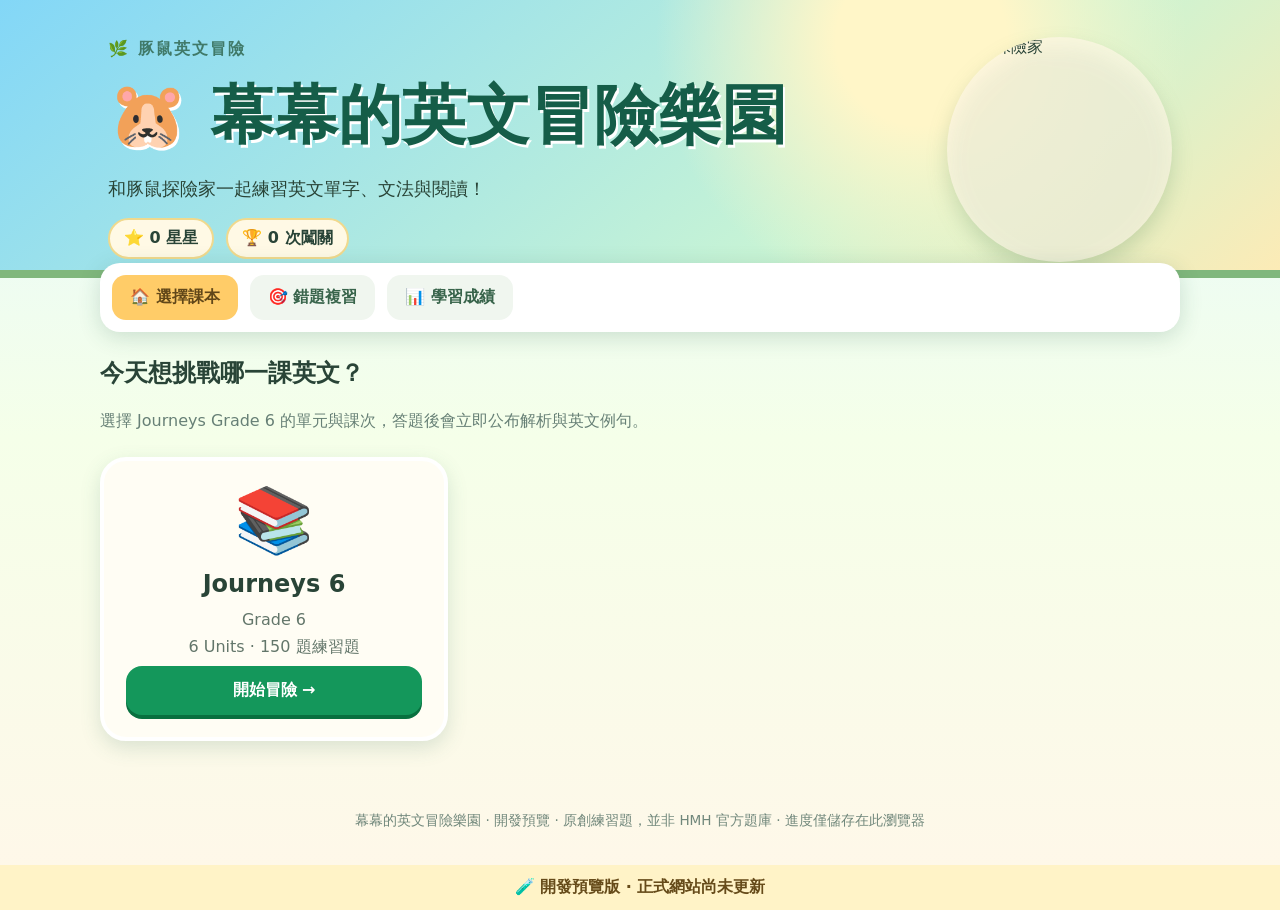
==== english-preview.html @ 54a77694 "Provide English-only Journeys preview, without multi-subject navigation" ====
<!doctype html><html lang="zh-Hant"><head><meta charset="utf-8"><meta name="viewport" content="width=device-width,initial-scale=1"><title>幕幕的英文冒險樂園｜獨立預覽</title><style>*{box-sizing:border-box}body{margin:0;font-family:system-ui,'Microsoft JhengHei',sans-serif;color:#294437;background:linear-gradient(180deg,#e3f8ff,#f5ffe9 48%,#fff7e9)}button{font:inherit;cursor:pointer;border:0}button:disabled{cursor:not-allowed;opacity:.55}.hero{background:radial-gradient(circle at 72% 15%,#fff6c8 0 9%,transparent 28%),linear-gradient(140deg,#83d7f7,#c9f4d4 68%,#fcebb6);border-bottom:8px solid #80b77c;overflow:hidden}.hero-inner{max-width:1120px;margin:auto;display:flex;align-items:center;justify-content:space-between;min-height:270px;padding:28px 28px 0}.eyebrow{font-weight:900;letter-spacing:2px;color:#407a69}h1{font-size:clamp(2.3rem,5vw,4.3rem);margin:12px 0;color:#155d48;text-shadow:2px 3px #fff}h2{line-height:1.4}.hero p{font-size:1.1rem}.mascot{width:225px;height:225px;object-fit:contain;filter:drop-shadow(0 10px 10px #487b4a55);border-radius:50%;background:#fff7e7a8}.topstats{display:flex;gap:12px;flex-wrap:wrap}.topstats span,.pill{display:inline-block;background:#fff9e5;border:2px solid #f0d98d;border-radius:40px;padding:8px 14px;font-weight:800}.shell{max-width:1120px;margin:0 auto;padding:0 20px}nav{display:flex;gap:12px;flex-wrap:wrap;background:#fff;border-radius:20px;padding:12px;margin:-15px auto 25px;position:relative;box-shadow:0 5px 22px #255b4530}nav button{background:#f0f6ef;color:#38644b;border-radius:14px;padding:12px 18px;font-weight:800}nav button.active,nav button:hover{background:#ffcc68;color:#614719}main{min-height:420px}section{margin-bottom:24px}.muted{color:#678076}.books{display:grid;grid-template-columns:repeat(3,minmax(0,1fr));gap:18px;margin-top:25px}.book{background:#fffdf4;border:4px solid #fff;box-shadow:0 7px 20px #39735b2c;border-radius:26px;padding:22px;text-align:center;display:flex;flex-direction:column;gap:8px}.book .emoji{font-size:4rem}.book h3{font-size:1.5rem;margin:4px 0}.book p{margin:0;color:#63766a}.book button,.primary{background:#14975b;color:white;font-weight:900;border-radius:16px;padding:14px 22px;box-shadow:0 4px 0 #08703f;margin-top:auto}.book:nth-child(2) button{background:#287fe4;box-shadow:0 4px 0 #155cb1}.book:nth-child(3) button{background:#ee7734;box-shadow:0 4px 0 #b94e1e}.back,.outline{border:2px solid #a4c8b5;border-radius:12px;background:#fff;padding:10px 14px;color:#24654e;font-weight:800}.unit,.lesson{width:100%;display:block;text-align:left;background:white;border:2px solid #d8e9d8;padding:15px 18px;border-radius:16px;margin:10px 0;font-weight:750;color:#335946}.unit.active{border-color:#1a9b62;background:#eaffec}.lesson{margin-left:12px;width:calc(100% - 12px)}.lesson small{display:block;color:#6b7c73;margin-top:4px}.lesson:disabled{background:#f4f5f1}.quizhead,.question-top{display:flex;justify-content:space-between;align-items:center;gap:12px}.bar{height:14px;background:#dbe6dc;border-radius:20px;overflow:hidden;margin:15px 0 20px}.bar>div{height:100%;background:#f3b43b;width:0;transition:width .2s}.question-card,.feedback,.result,#statsBody{background:#fff;border-radius:24px;padding:26px;box-shadow:0 6px 22px #416a4b22}.question-card h2{font-size:1.65rem;margin:25px 0}.options{display:grid;grid-template-columns:1fr 1fr;gap:12px}.option{background:#f6fbf4;border:2px solid #c8dfcd;border-radius:14px;padding:18px;text-align:left;color:#28513e;font-weight:750}.option:hover:not(:disabled){background:#e9f8dd}.option.correct{background:#dcf8df;border-color:#26a45c}.option.wrong{background:#ffe1e1;border-color:#e76d6d}.feedback{margin-top:18px;background:#fffbea}.feedback h2{color:#d07829}.example{background:#eff8e9;padding:15px;border-radius:16px;margin:15px 0}.hide{display:none!important}footer{color:#70877b;text-align:center;padding:35px 5px;font-size:.85rem}.result{text-align:center}.result h2{font-size:2rem}.result .primary{margin-top:15px}@media(max-width:700px){.hero-inner{min-height:215px;padding:20px 15px}.mascot{width:125px;height:125px}.hero p{font-size:.9rem}.books{grid-template-columns:1fr}.options{grid-template-columns:1fr}.shell{padding:0 12px}nav button{padding:9px;font-size:.85rem}.question-card{padding:18px}}

.mode-choice{margin:22px 0;padding:20px;background:#fff;border:2px solid #d5e8d4;border-radius:22px;display:flex;flex-wrap:wrap;gap:12px;align-items:center}.mode-choice h3{width:100%;margin:0}.mode-choice button{flex:1;min-width:220px}.reading-passage{background:#fffdf2;border:2px solid #e7ddb7;border-radius:16px;padding:20px;margin:16px 0 24px;line-height:1.85;color:#264439}.reading-passage strong{font-size:1.12em}.reading-passage p{white-space:pre-wrap;font-size:1.06em}.mode-choice.hide,.reading-passage.hide{display:none}

/* Multisubject navigation: development branch only */
.subject-tabs{display:flex;gap:10px;flex-wrap:wrap;margin:18px 0 10px}
.subject-tab{border:2px solid #9ac9a6;background:#fff;border-radius:999px;padding:10px 18px;font-weight:800;color:#275b47}
.subject-tab:hover,.subject-tab:focus-visible{background:#e5f8e9;outline-offset:3px}
.subject-tab.active{background:#26765b;color:#fff;border-color:#26765b}
.subject-note{min-height:1.5em}
.book[hidden]{display:none!important}

.lesson-review{margin:24px 0;padding:20px;background:#fffdf5;border:2px solid #e2d6ac;border-radius:20px}
.lesson-review h3{margin-top:0}
.review-item{margin:10px 0;padding:12px 14px;border:1px solid #c8dfcb;border-radius:12px;background:#fff}
.review-item summary{font-weight:700;cursor:pointer;line-height:1.5}
.review-item p{margin:10px 0;line-height:1.6}
#studyMode{margin:8px}

.lesson-search{width:100%;max-width:640px;padding:12px 16px;border:2px solid #a5cbb2;border-radius:14px;font:inherit;background:#fff;color:#294437}
.lesson-search:focus-visible{outline:3px solid #7ecf9b;outline-offset:2px}
.lesson-search-results:not(:empty){max-width:740px;margin:10px 0 20px;padding:12px;border-radius:16px;background:#f6fff8;border:1px solid #c9e3cf}
.lesson-search-result{display:block;width:100%;text-align:left;margin:6px 0;padding:10px 12px;background:#fff;border:1px solid #b6d9c0;border-radius:10px;color:#275b47}
.lesson-search-result:hover,.lesson-search-result:focus-visible{background:#e1f7e8}
</style></head><body><header class="hero"><div class="hero-inner"><div><div class="eyebrow">🌿 豚鼠英文冒險</div><h1>🐹 幕幕的英文冒險樂園</h1><p>和豚鼠探險家一起練習英文單字、文法與閱讀！</p><div class="topstats"><span id="stars">⭐ 0 星星</span><span id="done">🏆 0 次闖關</span></div></div><img class="mascot" src="https://raw.githubusercontent.com/jamesjangncku/english-game/develop/multisubject-learning/character.png" alt="豚鼠探險家"></div></header><div class="shell"><nav><button id="navHome" class="active">🏠 選擇課本</button><button id="navWrong">🎯 錯題複習</button><button id="navStats">📊 學習成績</button></nav><main><section id="home"><h2>今天想挑戰哪一課英文？</h2><p class="muted">選擇 Journeys Grade 6 的單元與課次，答題後會立即公布解析與英文例句。</p><div id="books" class="books"></div></section><section id="select" class="hide"><button class="back" id="backHome">← 返回課本</button><h2 id="bookTitle"></h2><p class="muted">請選擇單元，再選擇綜合挑戰或閱讀理解</p><div id="units"></div><div id="lessons"></div><div id="modeChoice" class="hide mode-choice"><h3>🐹 選擇練習模式</h3><button id="mixedMode" class="primary">🔤 綜合挑戰（單字、文法、觀念）· 20 題</button><button id="readingMode" class="primary">📖 閱讀理解（每題不同短文）· 20 題</button></div></section><section id="quiz" class="hide"><button class="back" id="backSelect">← 返回課次</button><div class="quizhead"><div><div id="crumb" class="muted"></div><h2 id="qcounter"></h2></div><span id="qscore" class="pill">⭐ 0</span></div><div class="bar"><div id="barfill"></div></div><div class="question-card"><div class="question-top"><span id="qtype" class="pill">英文挑戰</span><button id="speakQuestion" class="outline">🔊 朗讀題目</button></div><div id="readingPassage" class="reading-passage hide"><strong id="readingTitle"></strong><p id="readingText"></p><button id="speakPassage" class="outline">🔊 朗讀短文</button></div><h2 id="question"></h2><div id="options" class="options"></div></div><div id="feedback" class="feedback hide"><h2 id="verdict"></h2><p id="explanation"></p><div class="example"><strong>📗 英文例句</strong><p id="exampleEn"></p><p id="exampleZh" class="muted"></p><button id="speakExample" class="outline">🔊 聽例句</button></div><button id="next" class="primary">下一題 →</button></div></section><section id="finish" class="hide result"></section><section id="stats" class="hide"><h2>📊 學習成績</h2><div id="statsBody"></div><button id="clearStats" class="outline">清除本機學習紀錄</button></section></main><footer>幕幕的英文冒險樂園 · 開發預覽 · 原創練習題，並非 HMH 官方題庫 · 進度僅儲存在此瀏覽器</footer></div><script>
window.GAME_CATALOG=[{"id": "science", "emoji": "🔬", "name": "ScienceFusion 5", "subtitle": "Volume 1", "units": [{"id": "u1", "name": "Unit 1: How Scientists Work", "lessons": [{"id": "l1", "name": "Lesson 1: What Is Science?"}, {"id": "l2", "name": "Lesson 2: How Do Scientists Learn About the Natural World?"}, {"id": "l3", "name": "Lesson 3: What Are Some Types of Investigations?"}, {"id": "l4", "name": "Lesson 4: How Do You Perform a Controlled Experiment?"}, {"id": "l5", "name": "Lesson 5: What Are Some Science Tools?"}, {"id": "l6", "name": "Lesson 6: How Can Scientists Learn From Observations?"}]}, {"id": "u2", "name": "Unit 2: The Engineering Process", "lessons": [{"id": "l1", "name": "Lesson 1: What Is the Design Process?"}, {"id": "l2", "name": "Lesson 2: How Can You Design a Solution to a Problem?"}, {"id": "l3", "name": "Lesson 3: How Does Technology Improve Our Lives?"}, {"id": "l4", "name": "Lesson 4: How Can You Use Engineering to Solve a Problem?"}]}, {"id": "u3", "name": "Unit 3: Cells to Body Systems", "lessons": [{"id": "l1", "name": "Lesson 1: What Are Cells?"}, {"id": "l2", "name": "Lesson 2: How Can We Observe Cells?"}, {"id": "l3", "name": "Lesson 3: How Do Cells Work Together?"}, {"id": "l4", "name": "Lesson 4: How Do Our Bodies Move, Breathe, and Circulate Blood?"}, {"id": "l5", "name": "Lesson 5: How Do Our Bodies Digest Food, Remove Wastes, and Send Messages?"}, {"id": "l6", "name": "Lesson 6: How Does the Body Stay Cool?"}]}, {"id": "u4", "name": "Unit 4: Living Things Grow and Reproduce", "lessons": [{"id": "l1", "name": "Lesson 1: How Are Living Things Grouped?"}, {"id": "l2", "name": "Lesson 2: What Is a Dichotomous Key?"}, {"id": "l3", "name": "Lesson 3: How Do Plants Grow and Reproduce?"}, {"id": "l4", "name": "Lesson 4: What Factors Affect Germination Rate?"}, {"id": "l5", "name": "Lesson 5: How Do Animals Grow and Reproduce?"}, {"id": "l6", "name": "Lesson 6: What Are Physical and Behavioral Adaptations?"}]}, {"id": "u5", "name": "Unit 5: Ecosystems", "lessons": [{"id": "l1", "name": "Lesson 1: What Is an Ecosystem?"}, {"id": "l2", "name": "Lesson 2: What Makes Up a Land Ecosystem?"}, {"id": "l3", "name": "Lesson 3: How Do Environmental Changes Affect Organisms?"}, {"id": "l4", "name": "Lesson 4: How Does Drought Affect Plants?"}]}, {"id": "u6", "name": "Unit 6: Energy and Ecosystems", "lessons": [{"id": "l1", "name": "Lesson 1: What Are Roles of Organisms in Ecosystems?"}, {"id": "l2", "name": "Lesson 2: How Does Energy Move Through Ecosystems?"}, {"id": "l3", "name": "Lesson 3: What Roles Do Decomposers Play?"}]}, {"id": "u7", "name": "Unit 7: Natural Resources", "lessons": [{"id": "l1", "name": "Lesson 1: How Do People Use Resources?"}, {"id": "l2", "name": "Lesson 2: How Do People Conserve Resources?"}, {"id": "l3", "name": "Lesson 3: How Can We Conserve Natural Resources?"}]}]}, {"id": "journeys", "emoji": "📚", "name": "Journeys 6", "subtitle": "Grade 6", "units": [{"id": "u1", "name": "Unit 1", "lessons": [{"id": "l1", "name": "Lesson 1: The School Story"}, {"id": "l2", "name": "Lesson 2: Knots in My Yo-Yo String"}, {"id": "l3", "name": "Lesson 3: The Making of a Book"}, {"id": "l4", "name": "Lesson 4: The ACES Phone"}, {"id": "l5", "name": "Lesson 5: The Myers Family"}]}, {"id": "u2", "name": "Unit 2", "lessons": [{"id": "l6", "name": "Lesson 6: The Boy Who Saved Baseball"}, {"id": "l7", "name": "Lesson 7: Do Knot Enter"}, {"id": "l8", "name": "Lesson 8: Science Friction"}, {"id": "l9", "name": "Lesson 9: Kensuke’s Kingdom"}, {"id": "l10", "name": "Lesson 10: Children of the Midnight Sun"}]}, {"id": "u3", "name": "Unit 3", "lessons": [{"id": "l11", "name": "Lesson 11: The Great Fire"}, {"id": "l12", "name": "Lesson 12: Airborn"}, {"id": "l13", "name": "Lesson 13: Onward: A Photobiography"}, {"id": "l14", "name": "Lesson 14: Any Small Goodness"}, {"id": "l15", "name": "Lesson 15: Team Moon"}]}, {"id": "u4", "name": "Unit 4", "lessons": [{"id": "l16", "name": "Lesson 16: The Real Vikings"}, {"id": "l17", "name": "Lesson 17: The Emperor’s Silent Army"}, {"id": "l18", "name": "Lesson 18: The Hero and the Minotaur"}, {"id": "l19", "name": "Lesson 19: The Princess Who Became a King"}, {"id": "l20", "name": "Lesson 20: Bodies from the Ash"}]}, {"id": "u5", "name": "Unit 5", "lessons": [{"id": "l21", "name": "Lesson 21: All Alone in the Universe"}, {"id": "l22", "name": "Lesson 22: First to Fly"}, {"id": "l23", "name": "Lesson 23: Number the Stars"}, {"id": "l24", "name": "Lesson 24: Harriet Tubman"}, {"id": "l25", "name": "Lesson 25: Robotics"}]}, {"id": "u6", "name": "Unit 6", "lessons": [{"id": "l26", "name": "Lesson 26: Space Trash"}, {"id": "l27", "name": "Lesson 27: Denali Dog Sled Journal"}, {"id": "l28", "name": "Lesson 28: Vanishing Act"}, {"id": "l29", "name": "Lesson 29: Elephants on the Savannah"}, {"id": "l30", "name": "Lesson 30: Storm Chasers"}]}]}, {"id": "social", "emoji": "🌍", "name": "Social Studies 6", "subtitle": "World History", "units": [{"id": "u1", "name": "Unit 1: Mapping Our World", "lessons": [{"id": "l1", "name": "Mapping Our World"}]}, {"id": "u2", "name": "Unit 2: World Geography", "lessons": [{"id": "l1", "name": "World Geography"}]}, {"id": "u3", "name": "Unit 3: Climate & the Environment", "lessons": [{"id": "l1", "name": "Climate & the Environment"}]}, {"id": "u4", "name": "Unit 4: World’s Early People", "lessons": [{"id": "l1", "name": "World’s Early People"}]}, {"id": "u5", "name": "Unit 5: Communities Change", "lessons": [{"id": "l1", "name": "Communities Change"}]}, {"id": "u6", "name": "Unit 6: The 21st Century", "lessons": [{"id": "l1", "name": "The 21st Century"}]}]}];
window.GAME_QUESTIONS=[{"id": "SF-U01-L01-C01", "book": "science", "unit": "u1", "lesson": "l1", "type": "concept", "question": "What is the best basis for a scientific explanation?", "options": ["A random guess", "Evidence from observations", "The most popular opinion", "A personal wish"], "answer": 1, "explanation": "科學說明應建立在觀察所得的證據上。", "example_en": "Scientists study the natural world.", "example_zh": "科學家研究自然世界。"}, {"id": "SF-U01-L01-C02", "book": "science", "unit": "u1", "lesson": "l1", "type": "concept", "question": "Which statement is an observation?", "options": ["The leaf likes sunshine.", "The plant is happy.", "The leaf is green.", "This is the best leaf."], "answer": 2, "explanation": "「葉子是綠色的」是可觀察的描述。", "example_en": "Scientists study the natural world.", "example_zh": "科學家研究自然世界。"}, {"id": "SF-U01-L01-C03", "book": "science", "unit": "u1", "lesson": "l1", "type": "concept", "question": "Which question can scientists investigate directly?", "options": ["Does sunlight affect plant growth?", "Which color is the nicest?", "Which season is the most fun?", "Is a flower beautiful?"], "answer": 0, "explanation": "陽光是否影響植物生長，可以透過量測與比較探究。", "example_en": "Scientists study the natural world.", "example_zh": "科學家研究自然世界。"}, {"id": "SF-U01-L01-V01", "book": "science", "unit": "u1", "lesson": "l1", "type": "vocabulary", "question": "What is the meaning of “observation” in Chinese?", "options": ["觀察", "科學家", "證據", "科學"], "answer": 0, "explanation": "observation 的意思是「觀察」。", "example_en": "Scientists study the natural world.", "example_zh": "科學家研究自然世界。"}, {"id": "SF-U01-L01-V02", "book": "science", "unit": "u1", "lesson": "l1", "type": "vocabulary", "question": "What is the meaning of “natural world” in Chinese?", "options": ["科學", "觀察", "科學家", "自然世界"], "answer": 3, "explanation": "natural world 的意思是「自然世界」。", "example_en": "Scientists study the natural world.", "example_zh": "科學家研究自然世界。"}, {"id": "SF-U01-L02-C01", "book": "science", "unit": "u1", "lesson": "l2", "type": "concept", "question": "Why should scientists repeat observations?", "options": ["To avoid using tools", "To make the notebook longer", "To change every result", "To check whether results are consistent"], "answer": 3, "explanation": "重複觀察有助於檢查結果是否一致。", "example_en": "Scientists record data during an investigation.", "example_zh": "科學家在調查研究時記錄資料。"}, {"id": "SF-U01-L02-C02", "book": "science", "unit": "u1", "lesson": "l2", "type": "concept", "question": "What should support an inference?", "options": ["A favorite answer", "Only imagination", "A class vote", "Observations and evidence"], "answer": 3, "explanation": "推論不是憑空猜測，而是根據觀察與證據。", "example_en": "Scientists record data during an investigation.", "example_zh": "科學家在調查研究時記錄資料。"}, {"id": "SF-U01-L02-C03", "book": "science", "unit": "u1", "lesson": "l2", "type": "concept", "question": "What should scientists do if new evidence contradicts an idea?", "options": ["Reconsider the explanation", "Stop recording data", "Ignore the observation", "Hide the evidence"], "answer": 0, "explanation": "好的科學解釋可因新證據而修正。", "example_en": "Scientists record data during an investigation.", "example_zh": "科學家在調查研究時記錄資料。"}, {"id": "SF-U01-L02-V01", "book": "science", "unit": "u1", "lesson": "l2", "type": "vocabulary", "question": "What is the meaning of “measurement” in Chinese?", "options": ["規律", "觀察中", "測量", "資料"], "answer": 2, "explanation": "measurement 的意思是「測量」。", "example_en": "Scientists record data during an investigation.", "example_zh": "科學家在調查研究時記錄資料。"}, {"id": "SF-U01-L02-V02", "book": "science", "unit": "u1", "lesson": "l2", "type": "vocabulary", "question": "What is the meaning of “repeat” in Chinese?", "options": ["測量", "資料", "重複", "觀察中"], "answer": 2, "explanation": "repeat 的意思是「重複」。", "example_en": "Scientists record data during an investigation.", "example_zh": "科學家在調查研究時記錄資料。"}, {"id": "SF-U01-L03-C01", "book": "science", "unit": "u1", "lesson": "l3", "type": "concept", "question": "Which investigation best measures bird numbers each month?", "options": ["An opinion survey only", "A taste test", "Repeated field observations", "A drawing without records"], "answer": 2, "explanation": "逐月清點鳥類數量適合反覆的野外觀察。", "example_en": "A model can represent a real object or process.", "example_zh": "模型可以表示真實物體或過程。"}, {"id": "SF-U01-L03-C02", "book": "science", "unit": "u1", "lesson": "l3", "type": "concept", "question": "Which method helps compare two types of soil?", "options": ["Change all conditions at once", "Measure the same property in both soils", "Ignore measurement units", "Ask which soil looks happier"], "answer": 1, "explanation": "應在相同測量標準下比較兩種土壤。", "example_en": "A model can represent a real object or process.", "example_zh": "模型可以表示真實物體或過程。"}, {"id": "SF-U01-L03-C03", "book": "science", "unit": "u1", "lesson": "l3", "type": "concept", "question": "When is a model useful?", "options": ["When measuring is forbidden", "When an object or process is hard to observe directly", "When evidence is unnecessary", "When results must be hidden"], "answer": 1, "explanation": "模型有助於研究不易直接觀察的物體或過程。", "example_en": "A model can represent a real object or process.", "example_zh": "模型可以表示真實物體或過程。"}, {"id": "SF-U01-L03-V01", "book": "science", "unit": "u1", "lesson": "l3", "type": "vocabulary", "question": "What is the meaning of “comparison” in Chinese?", "options": ["比較", "實驗", "調查研究", "描述"], "answer": 0, "explanation": "comparison 的意思是「比較」。", "example_en": "A model can represent a real object or process.", "example_zh": "模型可以表示真實物體或過程。"}, {"id": "SF-U01-L03-V02", "book": "science", "unit": "u1", "lesson": "l3", "type": "vocabulary", "question": "What is the meaning of “observation” in Chinese?", "options": ["描述", "比較", "觀察", "調查研究"], "answer": 2, "explanation": "observation 的意思是「觀察」。", "example_en": "A model can represent a real object or process.", "example_zh": "模型可以表示真實物體或過程。"}, {"id": "SF-U01-L04-C01", "book": "science", "unit": "u1", "lesson": "l4", "type": "concept", "question": "A student changes the amount of water given to plants. What is the independent variable?", "options": ["Plant species if unchanged", "Amount of water", "Pot color if unchanged", "Plant height"], "answer": 1, "explanation": "刻意改變的澆水量是操縱變因。", "example_en": "Only one variable should be changed on purpose in a fair test.", "example_zh": "公平測試應盡量只刻意改變一個變因。"}, {"id": "SF-U01-L04-C02", "book": "science", "unit": "u1", "lesson": "l4", "type": "concept", "question": "Why keep light and soil conditions the same?", "options": ["To prevent measurements", "To make every plant different", "To isolate the effect of water", "To avoid a hypothesis"], "answer": 2, "explanation": "保持其他條件相同才能判斷水量的影響。", "example_en": "Only one variable should be changed on purpose in a fair test.", "example_zh": "公平測試應盡量只刻意改變一個變因。"}, {"id": "SF-U01-L04-C03", "book": "science", "unit": "u1", "lesson": "l4", "type": "concept", "question": "What is the dependent variable when the student measures plant growth?", "options": ["The original question", "The type of notebook", "Amount of water given", "Plant growth"], "answer": 3, "explanation": "被測量的植物生長情形是應變變因。", "example_en": "Only one variable should be changed on purpose in a fair test.", "example_zh": "公平測試應盡量只刻意改變一個變因。"}, {"id": "SF-U01-L04-V01", "book": "science", "unit": "u1", "lesson": "l4", "type": "vocabulary", "question": "What is the meaning of “independent variable” in Chinese?", "options": ["應變變因", "控制實驗", "操縱變因", "假設"], "answer": 2, "explanation": "independent variable 的意思是「操縱變因」。", "example_en": "Only one variable should be changed on purpose in a fair test.", "example_zh": "公平測試應盡量只刻意改變一個變因。"}, {"id": "SF-U01-L04-V02", "book": "science", "unit": "u1", "lesson": "l4", "type": "vocabulary", "question": "What is the meaning of “result” in Chinese?", "options": ["控制實驗", "結果", "操縱變因", "假設"], "answer": 1, "explanation": "result 的意思是「結果」。", "example_en": "Only one variable should be changed on purpose in a fair test.", "example_zh": "公平測試應盡量只刻意改變一個變因。"}, {"id": "SF-U01-L05-C01", "book": "science", "unit": "u1", "lesson": "l5", "type": "concept", "question": "Which tool should measure the volume of water?", "options": ["Ruler", "Thermometer", "Graduated cylinder", "Balance"], "answer": 2, "explanation": "量筒適合測量液體體積。", "example_en": "A thermometer measures temperature.", "example_zh": "溫度計用來測量溫度。"}, {"id": "SF-U01-L05-C02", "book": "science", "unit": "u1", "lesson": "l5", "type": "concept", "question": "Which tool is best for measuring mass?", "options": ["Stopwatch", "Magnifying glass", "Compass", "Balance"], "answer": 3, "explanation": "天平用來測量質量。", "example_en": "A thermometer measures temperature.", "example_zh": "溫度計用來測量溫度。"}, {"id": "SF-U01-L05-C03", "book": "science", "unit": "u1", "lesson": "l5", "type": "concept", "question": "Why are standard units important?", "options": ["They eliminate all errors", "They replace observation", "They make data into opinions", "They make measurements comparable"], "answer": 3, "explanation": "標準單位讓不同人測得的資料可比較。", "example_en": "A thermometer measures temperature.", "example_zh": "溫度計用來測量溫度。"}, {"id": "SF-U01-L05-V01", "book": "science", "unit": "u1", "lesson": "l5", "type": "vocabulary", "question": "What is the meaning of “balance” in Chinese?", "options": ["尺", "天平", "質量", "公尺"], "answer": 1, "explanation": "balance 的意思是「天平」。", "example_en": "A thermometer measures temperature.", "example_zh": "溫度計用來測量溫度。"}, {"id": "SF-U01-L05-V02", "book": "science", "unit": "u1", "lesson": "l5", "type": "vocabulary", "question": "What is the meaning of “temperature” in Chinese?", "options": ["天平", "尺", "公尺", "溫度"], "answer": 3, "explanation": "temperature 的意思是「溫度」。", "example_en": "A thermometer measures temperature.", "example_zh": "溫度計用來測量溫度。"}, {"id": "SF-U01-L06-C01", "book": "science", "unit": "u1", "lesson": "l6", "type": "concept", "question": "Which display is helpful for temperature changes over several days?", "options": ["A list of guesses", "An unlabeled sketch", "Line graph", "A random picture"], "answer": 2, "explanation": "折線圖可以呈現溫度隨日期變化。", "example_en": "A line graph can show change over time.", "example_zh": "折線圖可顯示隨時間的變化。"}, {"id": "SF-U01-L06-C02", "book": "science", "unit": "u1", "lesson": "l6", "type": "concept", "question": "What should a conclusion be based on?", "options": ["Recorded data", "A favorite color", "An unrelated story", "The loudest student"], "answer": 0, "explanation": "結論應從研究資料推得。", "example_en": "A line graph can show change over time.", "example_zh": "折線圖可顯示隨時間的變化。"}, {"id": "SF-U01-L06-C03", "book": "science", "unit": "u1", "lesson": "l6", "type": "concept", "question": "What might repeated measurements reveal?", "options": ["A pattern", "An opinion only", "A change in units without reason", "A guaranteed perfect result"], "answer": 0, "explanation": "反覆測量可能顯示規律或趨勢。", "example_en": "A line graph can show change over time.", "example_zh": "折線圖可顯示隨時間的變化。"}, {"id": "SF-U01-L06-V01", "book": "science", "unit": "u1", "lesson": "l6", "type": "vocabulary", "question": "What is the meaning of “graph” in Chinese?", "options": ["資料表", "觀察", "規律", "圖表"], "answer": 3, "explanation": "graph 的意思是「圖表」。", "example_en": "A line graph can show change over time.", "example_zh": "折線圖可顯示隨時間的變化。"}, {"id": "SF-U01-L06-V02", "book": "science", "unit": "u1", "lesson": "l6", "type": "vocabulary", "question": "What is the meaning of “record” in Chinese?", "options": ["觀察", "紀錄", "資料表", "圖表"], "answer": 1, "explanation": "record 的意思是「紀錄」。", "example_en": "A line graph can show change over time.", "example_zh": "折線圖可顯示隨時間的變化。"}, {"id": "SF-U02-L01-C01", "book": "science", "unit": "u2", "lesson": "l1", "type": "concept", "question": "What should happen before designing a solution?", "options": ["Build without a plan", "Choose random materials", "Identify the problem", "Ignore the user"], "answer": 2, "explanation": "應先確認待解決的問題。", "example_en": "Engineers test prototypes and improve their designs.", "example_zh": "工程師測試原型並改進設計。"}, {"id": "SF-U02-L01-C02", "book": "science", "unit": "u2", "lesson": "l1", "type": "concept", "question": "Which is a constraint in designing a bridge model?", "options": ["The desire for a strong bridge", "The goal of holding weight", "The bridge passing the test", "A limited budget"], "answer": 3, "explanation": "預算上限是限制條件，承重目標是評估準則。", "example_en": "Engineers test prototypes and improve their designs.", "example_zh": "工程師測試原型並改進設計。"}, {"id": "SF-U02-L01-C03", "book": "science", "unit": "u2", "lesson": "l1", "type": "concept", "question": "What should engineers do after a prototype fails?", "options": ["Use results to improve the design", "Assume no change is needed", "Hide the results", "Stop thinking about the problem"], "answer": 0, "explanation": "失敗的測試仍提供有用的改良資訊。", "example_en": "Engineers test prototypes and improve their designs.", "example_zh": "工程師測試原型並改進設計。"}, {"id": "SF-U02-L01-V01", "book": "science", "unit": "u2", "lesson": "l1", "type": "vocabulary", "question": "What is the meaning of “problem” in Chinese?", "options": ["問題", "設計流程", "解決方案", "工程師"], "answer": 0, "explanation": "problem 的意思是「問題」。", "example_en": "Engineers test prototypes and improve their designs.", "example_zh": "工程師測試原型並改進設計。"}, {"id": "SF-U02-L01-V02", "book": "science", "unit": "u2", "lesson": "l1", "type": "vocabulary", "question": "What is the meaning of “test” in Chinese?", "options": ["工程師", "設計流程", "問題", "測試"], "answer": 3, "explanation": "test 的意思是「測試」。", "example_en": "Engineers test prototypes and improve their designs.", "example_zh": "工程師測試原型並改進設計。"}, {"id": "SF-U02-L02-C01", "book": "science", "unit": "u2", "lesson": "l2", "type": "concept", "question": "Why should different designs be tested the same way?", "options": ["To remove all constraints", "To avoid collecting data", "To make comparisons fair", "To make one design win automatically"], "answer": 2, "explanation": "相同測試能提供公平的比較。", "example_en": "Two designs can be compared using the same test.", "example_zh": "兩種設計可以使用相同測試比較。"}, {"id": "SF-U02-L02-C02", "book": "science", "unit": "u2", "lesson": "l2", "type": "concept", "question": "Which statement is a design criterion?", "options": ["Only ten minutes remain", "The tower must hold a book", "The budget is ten dollars", "Only three straws are available"], "answer": 1, "explanation": "能承受一本書是性能目標，其他是限制。", "example_en": "Two designs can be compared using the same test.", "example_zh": "兩種設計可以使用相同測試比較。"}, {"id": "SF-U02-L02-C03", "book": "science", "unit": "u2", "lesson": "l2", "type": "concept", "question": "If a design meets one goal but costs too much, what is needed?", "options": ["Hide the cost", "Evaluate the trade-off", "Stop measuring performance", "Ignore the budget"], "answer": 1, "explanation": "必須在性能與成本等條件間取捨。", "example_en": "Two designs can be compared using the same test.", "example_zh": "兩種設計可以使用相同測試比較。"}, {"id": "SF-U02-L02-V01", "book": "science", "unit": "u2", "lesson": "l2", "type": "vocabulary", "question": "What is the meaning of “constraint” in Chinese?", "options": ["評估準則", "材料", "腦力激盪", "限制條件"], "answer": 3, "explanation": "constraint 的意思是「限制條件」。", "example_en": "Two designs can be compared using the same test.", "example_zh": "兩種設計可以使用相同測試比較。"}, {"id": "SF-U02-L02-V02", "book": "science", "unit": "u2", "lesson": "l2", "type": "vocabulary", "question": "What is the meaning of “data” in Chinese?", "options": ["限制條件", "資料", "腦力激盪", "評估準則"], "answer": 1, "explanation": "data 的意思是「資料」。", "example_en": "Two designs can be compared using the same test.", "example_zh": "兩種設計可以使用相同測試比較。"}, {"id": "SF-U02-L03-C01", "book": "science", "unit": "u2", "lesson": "l3", "type": "concept", "question": "Which is an example of technology?", "options": ["A natural river", "A water filter designed by people", "Sunlight itself", "A wild mountain"], "answer": 1, "explanation": "人類設計的濾水器屬於科技產品。", "example_en": "Technology can help people communicate over long distances.", "example_zh": "科技可以幫助人們遠距離溝通。"}, {"id": "SF-U02-L03-C02", "book": "science", "unit": "u2", "lesson": "l3", "type": "concept", "question": "What is one way to judge new technology?", "options": ["Ignore the users", "Assume all effects are positive", "Compare benefits and possible risks", "Look only at color"], "answer": 2, "explanation": "新科技應同時考量效益與風險。", "example_en": "Technology can help people communicate over long distances.", "example_zh": "科技可以幫助人們遠距離溝通。"}, {"id": "SF-U02-L03-C03", "book": "science", "unit": "u2", "lesson": "l3", "type": "concept", "question": "Why do people improve technology?", "options": ["Natural laws disappear", "Data is always unnecessary", "All tools last forever", "Needs and problems can change"], "answer": 3, "explanation": "隨需求改變，人們會持續改良科技。", "example_en": "Technology can help people communicate over long distances.", "example_zh": "科技可以幫助人們遠距離溝通。"}, {"id": "SF-U02-L03-V01", "book": "science", "unit": "u2", "lesson": "l3", "type": "vocabulary", "question": "What is the meaning of “innovation” in Chinese?", "options": ["創新", "科技", "工具", "發明"], "answer": 0, "explanation": "innovation 的意思是「創新」。", "example_en": "Technology can help people communicate over long distances.", "example_zh": "科技可以幫助人們遠距離溝通。"}, {"id": "SF-U02-L03-V02", "book": "science", "unit": "u2", "lesson": "l3", "type": "vocabulary", "question": "What is the meaning of “benefit” in Chinese?", "options": ["創新", "好處", "科技", "發明"], "answer": 1, "explanation": "benefit 的意思是「好處」。", "example_en": "Technology can help people communicate over long distances.", "example_zh": "科技可以幫助人們遠距離溝通。"}, {"id": "SF-U02-L04-C01", "book": "science", "unit": "u2", "lesson": "l4", "type": "concept", "question": "What is the most useful response to a model collapsing?", "options": ["Erase the measurements", "Replace the goal with a guess", "Pretend it stayed upright", "Identify why it failed and redesign"], "answer": 3, "explanation": "應找出失敗原因並重新設計。", "example_en": "Builders measure how well a model performs.", "example_zh": "製作者測量模型的表現。"}, {"id": "SF-U02-L04-C02", "book": "science", "unit": "u2", "lesson": "l4", "type": "concept", "question": "Why record test results?", "options": ["They guide improvements", "They change the scientific laws", "They remove the need for planning", "They prevent every mistake forever"], "answer": 0, "explanation": "記錄結果可用於後續改良。", "example_en": "Builders measure how well a model performs.", "example_zh": "製作者測量模型的表現。"}, {"id": "SF-U02-L04-C03", "book": "science", "unit": "u2", "lesson": "l4", "type": "concept", "question": "What does a prototype mainly provide?", "options": ["A guaranteed final product", "A way to avoid criteria", "Proof that all ideas are correct", "Something to test and improve"], "answer": 3, "explanation": "原型是可測試並改進的初步設計。", "example_en": "Builders measure how well a model performs.", "example_zh": "製作者測量模型的表現。"}, {"id": "SF-U02-L04-V01", "book": "science", "unit": "u2", "lesson": "l4", "type": "vocabulary", "question": "What is the meaning of “design” in Chinese?", "options": ["計畫", "工程", "建造", "設計"], "answer": 3, "explanation": "design 的意思是「設計」。", "example_en": "Builders measure how well a model performs.", "example_zh": "製作者測量模型的表現。"}, {"id": "SF-U02-L04-V02", "book": "science", "unit": "u2", "lesson": "l4", "type": "vocabulary", "question": "What is the meaning of “feedback” in Chinese?", "options": ["工程", "回饋", "設計", "計畫"], "answer": 1, "explanation": "feedback 的意思是「回饋」。", "example_en": "Builders measure how well a model performs.", "example_zh": "製作者測量模型的表現。"}, {"id": "SF-U03-L01-C01", "book": "science", "unit": "u3", "lesson": "l1", "type": "concept", "question": "Which structure controls what enters and leaves a cell?", "options": ["Cell membrane", "Nucleus only", "Cell wall alone", "Chloroplast"], "answer": 0, "explanation": "細胞膜負責調節物質進出。", "example_en": "Cells are the basic units of living things.", "example_zh": "細胞是生物的基本單位。"}, {"id": "SF-U03-L01-C02", "book": "science", "unit": "u3", "lesson": "l1", "type": "concept", "question": "Which structure is found in plant cells but not typical animal cells?", "options": ["Mitochondrion", "Cell wall", "Cytoplasm", "Cell membrane"], "answer": 1, "explanation": "細胞壁是典型植物細胞的構造。", "example_en": "Cells are the basic units of living things.", "example_zh": "細胞是生物的基本單位。"}, {"id": "SF-U03-L01-C03", "book": "science", "unit": "u3", "lesson": "l1", "type": "concept", "question": "Which statement about living things is correct?", "options": ["They all make their own food", "They are made of one or more cells", "They all have a backbone", "They never grow"], "answer": 1, "explanation": "所有生物由一個或多個細胞組成。", "example_en": "Cells are the basic units of living things.", "example_zh": "細胞是生物的基本單位。"}, {"id": "SF-U03-L01-V01", "book": "science", "unit": "u3", "lesson": "l1", "type": "vocabulary", "question": "What is the meaning of “cell membrane” in Chinese?", "options": ["細胞核", "生物體", "細胞膜", "細胞"], "answer": 2, "explanation": "cell membrane 的意思是「細胞膜」。", "example_en": "Cells are the basic units of living things.", "example_zh": "細胞是生物的基本單位。"}, {"id": "SF-U03-L01-V02", "book": "science", "unit": "u3", "lesson": "l1", "type": "vocabulary", "question": "What is the meaning of “chloroplast” in Chinese?", "options": ["生物體", "細胞膜", "細胞", "葉綠體"], "answer": 3, "explanation": "chloroplast 的意思是「葉綠體」。", "example_en": "Cells are the basic units of living things.", "example_zh": "細胞是生物的基本單位。"}, {"id": "SF-U03-L02-C01", "book": "science", "unit": "u3", "lesson": "l2", "type": "concept", "question": "Which tool can help observe cells too small to see clearly?", "options": ["Meter stick", "Thermometer", "Microscope", "Balance"], "answer": 2, "explanation": "顯微鏡能放大微小細胞。", "example_en": "A microscope helps us observe tiny cells.", "example_zh": "顯微鏡能幫助我們觀察微小細胞。"}, {"id": "SF-U03-L02-C02", "book": "science", "unit": "u3", "lesson": "l2", "type": "concept", "question": "Why must a specimen be focused?", "options": ["To measure its mass", "To make it grow", "To change its DNA", "To see details clearly"], "answer": 3, "explanation": "對焦是為了清楚看到構造。", "example_en": "A microscope helps us observe tiny cells.", "example_zh": "顯微鏡能幫助我們觀察微小細胞。"}, {"id": "SF-U03-L02-C03", "book": "science", "unit": "u3", "lesson": "l2", "type": "concept", "question": "What improves the usefulness of a scientific cell drawing?", "options": ["No scale or labels", "Imaginary colors only", "A title unrelated to cells", "Labels and careful observations"], "answer": 3, "explanation": "標註與仔細觀察有助於溝通細胞構造。", "example_en": "A microscope helps us observe tiny cells.", "example_zh": "顯微鏡能幫助我們觀察微小細胞。"}, {"id": "SF-U03-L02-V01", "book": "science", "unit": "u3", "lesson": "l2", "type": "vocabulary", "question": "What is the meaning of “lens” in Chinese?", "options": ["放大倍率", "顯微鏡", "玻片", "鏡片"], "answer": 3, "explanation": "lens 的意思是「鏡片」。", "example_en": "A microscope helps us observe tiny cells.", "example_zh": "顯微鏡能幫助我們觀察微小細胞。"}, {"id": "SF-U03-L02-V02", "book": "science", "unit": "u3", "lesson": "l2", "type": "vocabulary", "question": "What is the meaning of “observe” in Chinese?", "options": ["顯微鏡", "觀察", "鏡片", "放大倍率"], "answer": 1, "explanation": "observe 的意思是「觀察」。", "example_en": "A microscope helps us observe tiny cells.", "example_zh": "顯微鏡能幫助我們觀察微小細胞。"}, {"id": "SF-U03-L03-C01", "book": "science", "unit": "u3", "lesson": "l3", "type": "concept", "question": "Which order is correct from smallest to largest?", "options": ["Organ, cell, tissue, system", "System, organ, tissue, cell", "Cell, tissue, organ, organ system", "Tissue, organism, cell, organ"], "answer": 2, "explanation": "生命構造層級從細胞開始。", "example_en": "Cells form tissues, and tissues form organs.", "example_zh": "細胞構成組織，組織構成器官。"}, {"id": "SF-U03-L03-C02", "book": "science", "unit": "u3", "lesson": "l3", "type": "concept", "question": "What is the heart an example of?", "options": ["An organ", "An entire ecosystem", "A single cell", "A type of mineral"], "answer": 0, "explanation": "心臟是由不同組織構成的器官。", "example_en": "Cells form tissues, and tissues form organs.", "example_zh": "細胞構成組織，組織構成器官。"}, {"id": "SF-U03-L03-C03", "book": "science", "unit": "u3", "lesson": "l3", "type": "concept", "question": "Why do cells specialize?", "options": ["Tissues cannot cooperate", "Different jobs are needed in the body", "Every cell must do the same job", "Organs have no functions"], "answer": 1, "explanation": "細胞分工有助於完成各種身體功能。", "example_en": "Cells form tissues, and tissues form organs.", "example_zh": "細胞構成組織，組織構成器官。"}, {"id": "SF-U03-L03-V01", "book": "science", "unit": "u3", "lesson": "l3", "type": "vocabulary", "question": "What is the meaning of “organ” in Chinese?", "options": ["組織", "細胞", "器官", "器官系統"], "answer": 2, "explanation": "organ 的意思是「器官」。", "example_en": "Cells form tissues, and tissues form organs.", "example_zh": "細胞構成組織，組織構成器官。"}, {"id": "SF-U03-L03-V02", "book": "science", "unit": "u3", "lesson": "l3", "type": "vocabulary", "question": "What is the meaning of “muscle tissue” in Chinese?", "options": ["組織", "細胞", "器官", "肌肉組織"], "answer": 3, "explanation": "muscle tissue 的意思是「肌肉組織」。", "example_en": "Cells form tissues, and tissues form organs.", "example_zh": "細胞構成組織，組織構成器官。"}, {"id": "SF-U03-L04-C01", "book": "science", "unit": "u3", "lesson": "l4", "type": "concept", "question": "Which organ pumps blood through the body?", "options": ["Lung", "Stomach", "Heart", "Kidney"], "answer": 2, "explanation": "心臟收縮推動血液循環。", "example_en": "Muscles pull on bones to move the body.", "example_zh": "肌肉拉動骨骼，使身體移動。"}, {"id": "SF-U03-L04-C02", "book": "science", "unit": "u3", "lesson": "l4", "type": "concept", "question": "Which system exchanges oxygen and carbon dioxide?", "options": ["Nervous system alone", "Skeletal system alone", "Respiratory system", "Digestive system alone"], "answer": 2, "explanation": "呼吸系統進行氣體交換。", "example_en": "Muscles pull on bones to move the body.", "example_zh": "肌肉拉動骨骼，使身體移動。"}, {"id": "SF-U03-L04-C03", "book": "science", "unit": "u3", "lesson": "l4", "type": "concept", "question": "How do muscles usually move bones?", "options": ["By turning into bone", "By contracting and pulling", "By pushing with hard tips", "By stopping blood flow"], "answer": 1, "explanation": "肌肉收縮產生拉力以帶動骨骼。", "example_en": "Muscles pull on bones to move the body.", "example_zh": "肌肉拉動骨骼，使身體移動。"}, {"id": "SF-U03-L04-V01", "book": "science", "unit": "u3", "lesson": "l4", "type": "vocabulary", "question": "What is the meaning of “joint” in Chinese?", "options": ["肌肉", "肺", "骨骼", "關節"], "answer": 3, "explanation": "joint 的意思是「關節」。", "example_en": "Muscles pull on bones to move the body.", "example_zh": "肌肉拉動骨骼，使身體移動。"}, {"id": "SF-U03-L04-V02", "book": "science", "unit": "u3", "lesson": "l4", "type": "vocabulary", "question": "What is the meaning of “blood vessel” in Chinese?", "options": ["骨骼", "關節", "血管", "肌肉"], "answer": 2, "explanation": "blood vessel 的意思是「血管」。", "example_en": "Muscles pull on bones to move the body.", "example_zh": "肌肉拉動骨骼，使身體移動。"}, {"id": "SF-U03-L05-C01", "book": "science", "unit": "u3", "lesson": "l5", "type": "concept", "question": "What is a main job of the digestive system?", "options": ["Pump blood", "Support bones", "Exchange gases in lungs", "Break down food and absorb nutrients"], "answer": 3, "explanation": "消化系統負責分解食物並吸收養分。", "example_en": "The digestive system breaks food into smaller substances.", "example_zh": "消化系統將食物分解成較小物質。"}, {"id": "SF-U03-L05-C02", "book": "science", "unit": "u3", "lesson": "l5", "type": "concept", "question": "Which organ helps filter wastes from blood?", "options": ["Kidney", "Heart", "Skin hair", "Bone"], "answer": 0, "explanation": "腎臟參與過濾血液及排泄廢物。", "example_en": "The digestive system breaks food into smaller substances.", "example_zh": "消化系統將食物分解成較小物質。"}, {"id": "SF-U03-L05-C03", "book": "science", "unit": "u3", "lesson": "l5", "type": "concept", "question": "Which system sends rapid messages through the body?", "options": ["Food web", "Skeletal system alone", "Root system", "Nervous system"], "answer": 3, "explanation": "神經系統傳遞訊息並協調反應。", "example_en": "The digestive system breaks food into smaller substances.", "example_zh": "消化系統將食物分解成較小物質。"}, {"id": "SF-U03-L05-V01", "book": "science", "unit": "u3", "lesson": "l5", "type": "vocabulary", "question": "What is the meaning of “intestine” in Chinese?", "options": ["吸收", "腸", "消化系統", "胃"], "answer": 1, "explanation": "intestine 的意思是「腸」。", "example_en": "The digestive system breaks food into smaller substances.", "example_zh": "消化系統將食物分解成較小物質。"}, {"id": "SF-U03-L05-V02", "book": "science", "unit": "u3", "lesson": "l5", "type": "vocabulary", "question": "What is the meaning of “urinary system” in Chinese?", "options": ["胃", "消化系統", "泌尿系統", "腸"], "answer": 2, "explanation": "urinary system 的意思是「泌尿系統」。", "example_en": "The digestive system breaks food into smaller substances.", "example_zh": "消化系統將食物分解成較小物質。"}, {"id": "SF-U03-L06-C01", "book": "science", "unit": "u3", "lesson": "l6", "type": "concept", "question": "How does sweating cool the body?", "options": ["Sweat adds more heat", "Sweat stops all blood flow", "Evaporation removes heat", "Water changes into oxygen"], "answer": 2, "explanation": "汗液蒸發會從皮膚帶走熱量。", "example_en": "Evaporating sweat helps cool the skin.", "example_zh": "汗液蒸發有助於皮膚降溫。"}, {"id": "SF-U03-L06-C02", "book": "science", "unit": "u3", "lesson": "l6", "type": "concept", "question": "What happens to skin blood flow when the body needs to lose heat?", "options": ["It changes into sweat", "It has no effect", "It always stops", "It often increases"], "answer": 3, "explanation": "皮膚血流增加通常有利於散熱。", "example_en": "Evaporating sweat helps cool the skin.", "example_zh": "汗液蒸發有助於皮膚降溫。"}, {"id": "SF-U03-L06-C03", "book": "science", "unit": "u3", "lesson": "l6", "type": "concept", "question": "Which action is helpful during prolonged heat?", "options": ["Ignore signs of overheating", "Wear excessive layers", "Avoid all fluids", "Drink water and take breaks"], "answer": 3, "explanation": "流汗會流失水分，炎熱時應補充水分並休息。", "example_en": "Evaporating sweat helps cool the skin.", "example_zh": "汗液蒸發有助於皮膚降溫。"}, {"id": "SF-U03-L06-V01", "book": "science", "unit": "u3", "lesson": "l6", "type": "vocabulary", "question": "What is the meaning of “sweat” in Chinese?", "options": ["汗液", "溫度", "蒸發", "體溫"], "answer": 0, "explanation": "sweat 的意思是「汗液」。", "example_en": "Evaporating sweat helps cool the skin.", "example_zh": "汗液蒸發有助於皮膚降溫。"}, {"id": "SF-U03-L06-V02", "book": "science", "unit": "u3", "lesson": "l6", "type": "vocabulary", "question": "What is the meaning of “blood vessel” in Chinese?", "options": ["汗液", "溫度", "血管", "體溫"], "answer": 2, "explanation": "blood vessel 的意思是「血管」。", "example_en": "Evaporating sweat helps cool the skin.", "example_zh": "汗液蒸發有助於皮膚降溫。"}, {"id": "SF-U04-L01-C01", "book": "science", "unit": "u4", "lesson": "l1", "type": "concept", "question": "What is a useful basis for classifying animals?", "options": ["A random number", "The color of a notebook", "Shared observable characteristics", "A favorite animal"], "answer": 2, "explanation": "科學分類以可比較的生物特徵為依據。", "example_en": "Animals can be grouped by shared characteristics.", "example_zh": "動物可依共同特徵分組。"}, {"id": "SF-U04-L01-C02", "book": "science", "unit": "u4", "lesson": "l1", "type": "concept", "question": "Which animal is a vertebrate?", "options": ["Snail", "Earthworm", "Fish", "Jellyfish"], "answer": 2, "explanation": "魚類具有脊椎，屬於脊椎動物。", "example_en": "Animals can be grouped by shared characteristics.", "example_zh": "動物可依共同特徵分組。"}, {"id": "SF-U04-L01-C03", "book": "science", "unit": "u4", "lesson": "l1", "type": "concept", "question": "Why do scientists classify living things?", "options": ["To organize and compare organisms", "To eliminate all differences", "To avoid observations", "To change animals into plants"], "answer": 0, "explanation": "分類協助有系統地比較不同生物。", "example_en": "Animals can be grouped by shared characteristics.", "example_zh": "動物可依共同特徵分組。"}, {"id": "SF-U04-L01-V01", "book": "science", "unit": "u4", "lesson": "l1", "type": "vocabulary", "question": "What is the meaning of “organism” in Chinese?", "options": ["特徵", "分類法", "生物體", "分類"], "answer": 2, "explanation": "organism 的意思是「生物體」。", "example_en": "Animals can be grouped by shared characteristics.", "example_zh": "動物可依共同特徵分組。"}, {"id": "SF-U04-L01-V02", "book": "science", "unit": "u4", "lesson": "l1", "type": "vocabulary", "question": "What is the meaning of “group” in Chinese?", "options": ["類群", "生物體", "分類法", "分類"], "answer": 0, "explanation": "group 的意思是「類群」。", "example_en": "Animals can be grouped by shared characteristics.", "example_zh": "動物可依共同特徵分組。"}, {"id": "SF-U04-L02-C01", "book": "science", "unit": "u4", "lesson": "l2", "type": "concept", "question": "How many choices appear at each step of a dichotomous key?", "options": ["One", "Ten", "Two", "Five"], "answer": 2, "explanation": "二分檢索表每一步有兩項相對應的選擇。", "example_en": "A dichotomous key gives two choices at each step.", "example_zh": "二分檢索表每一步提供兩個選項。"}, {"id": "SF-U04-L02-C02", "book": "science", "unit": "u4", "lesson": "l2", "type": "concept", "question": "Which feature works best in a key?", "options": ["Has six legs or does not have six legs", "Looks interesting", "Is very nice", "Is the best animal"], "answer": 0, "explanation": "檢索表應使用明確、可判別的特徵。", "example_en": "A dichotomous key gives two choices at each step.", "example_zh": "二分檢索表每一步提供兩個選項。"}, {"id": "SF-U04-L02-C03", "book": "science", "unit": "u4", "lesson": "l2", "type": "concept", "question": "Why follow the key step by step?", "options": ["It makes traits disappear", "It changes the organism", "Each choice narrows the possibilities", "It prevents observation"], "answer": 2, "explanation": "逐步篩選能縮小可能的生物類別。", "example_en": "A dichotomous key gives two choices at each step.", "example_zh": "二分檢索表每一步提供兩個選項。"}, {"id": "SF-U04-L02-V01", "book": "science", "unit": "u4", "lesson": "l2", "type": "vocabulary", "question": "What is the meaning of “trait” in Chinese?", "options": ["選項", "二分檢索表", "辨識", "特徵"], "answer": 3, "explanation": "trait 的意思是「特徵」。", "example_en": "A dichotomous key gives two choices at each step.", "example_zh": "二分檢索表每一步提供兩個選項。"}, {"id": "SF-U04-L02-V02", "book": "science", "unit": "u4", "lesson": "l2", "type": "vocabulary", "question": "What is the meaning of “branch” in Chinese?", "options": ["分支", "特徵", "二分檢索表", "辨識"], "answer": 0, "explanation": "branch 的意思是「分支」。", "example_en": "A dichotomous key gives two choices at each step.", "example_zh": "二分檢索表每一步提供兩個選項。"}, {"id": "SF-U04-L03-C01", "book": "science", "unit": "u4", "lesson": "l3", "type": "concept", "question": "What is pollination?", "options": ["The growth of roots only", "Transfer of pollen to a receptive flower part", "The falling of leaves", "The opening of a seed"], "answer": 1, "explanation": "授粉是花粉到達能接受花粉的構造。", "example_en": "Pollination moves pollen to the female part of a flower.", "example_zh": "授粉使花粉到達花的雌性構造。"}, {"id": "SF-U04-L03-C02", "book": "science", "unit": "u4", "lesson": "l3", "type": "concept", "question": "What can develop into a new plant?", "options": ["A rock", "Seed", "Petal alone", "Flower color"], "answer": 1, "explanation": "在適當條件下種子可萌芽成新植株。", "example_en": "Pollination moves pollen to the female part of a flower.", "example_zh": "授粉使花粉到達花的雌性構造。"}, {"id": "SF-U04-L03-C03", "book": "science", "unit": "u4", "lesson": "l3", "type": "concept", "question": "Which comes after successful fertilization in many flowering plants?", "options": ["Disappearance of all flowers", "Formation of a backbone", "Immediate animal birth", "Seed development"], "answer": 3, "explanation": "開花植物受精後通常發生種子形成。", "example_en": "Pollination moves pollen to the female part of a flower.", "example_zh": "授粉使花粉到達花的雌性構造。"}, {"id": "SF-U04-L03-V01", "book": "science", "unit": "u4", "lesson": "l3", "type": "vocabulary", "question": "What is the meaning of “pollination” in Chinese?", "options": ["授粉", "花", "受精", "花粉"], "answer": 0, "explanation": "pollination 的意思是「授粉」。", "example_en": "Pollination moves pollen to the female part of a flower.", "example_zh": "授粉使花粉到達花的雌性構造。"}, {"id": "SF-U04-L03-V02", "book": "science", "unit": "u4", "lesson": "l3", "type": "vocabulary", "question": "What is the meaning of “root” in Chinese?", "options": ["花", "根", "授粉", "花粉"], "answer": 1, "explanation": "root 的意思是「根」。", "example_en": "Pollination moves pollen to the female part of a flower.", "example_zh": "授粉使花粉到達花的雌性構造。"}, {"id": "SF-U04-L04-C01", "book": "science", "unit": "u4", "lesson": "l4", "type": "concept", "question": "Which three conditions commonly affect seed germination?", "options": ["Only sunlight and soil color", "Water, oxygen, and suitable temperature", "Only pot shape and size", "Only flower color"], "answer": 1, "explanation": "種子通常需要水、氧氣與適宜溫度。", "example_en": "Seeds need suitable conditions to germinate.", "example_zh": "種子需要適當條件才能萌芽。"}, {"id": "SF-U04-L04-C02", "book": "science", "unit": "u4", "lesson": "l4", "type": "concept", "question": "If 8 of 10 seeds sprout, what is the germination rate?", "options": ["125%", "10%", "80%", "8%"], "answer": 2, "explanation": "8 除以 10 為 0.8，即 80%。", "example_en": "Seeds need suitable conditions to germinate.", "example_zh": "種子需要適當條件才能萌芽。"}, {"id": "SF-U04-L04-C03", "book": "science", "unit": "u4", "lesson": "l4", "type": "concept", "question": "How should a fair water-germination test be set up?", "options": ["Change seeds and temperature together", "Record only the best seed", "Use different measuring rules", "Change water amount but keep other conditions similar"], "answer": 3, "explanation": "若研究水量影響，應控制其他條件。", "example_en": "Seeds need suitable conditions to germinate.", "example_zh": "種子需要適當條件才能萌芽。"}, {"id": "SF-U04-L04-V01", "book": "science", "unit": "u4", "lesson": "l4", "type": "vocabulary", "question": "What is the meaning of “seed” in Chinese?", "options": ["萌芽", "種子", "萌芽率", "水"], "answer": 1, "explanation": "seed 的意思是「種子」。", "example_en": "Seeds need suitable conditions to germinate.", "example_zh": "種子需要適當條件才能萌芽。"}, {"id": "SF-U04-L04-V02", "book": "science", "unit": "u4", "lesson": "l4", "type": "vocabulary", "question": "What is the meaning of “condition” in Chinese?", "options": ["萌芽率", "萌芽", "種子", "條件"], "answer": 3, "explanation": "condition 的意思是「條件」。", "example_en": "Seeds need suitable conditions to germinate.", "example_zh": "種子需要適當條件才能萌芽。"}, {"id": "SF-U04-L05-C01", "book": "science", "unit": "u4", "lesson": "l5", "type": "concept", "question": "Which stage follows the larva in a butterfly life cycle?", "options": ["Adult egg", "Pupa", "Embryonic root", "Seed"], "answer": 1, "explanation": "蝴蝶的完全變態順序是卵、幼蟲、蛹、成蟲。", "example_en": "Animals grow and change during their life cycles.", "example_zh": "動物在生命週期中生長與改變。"}, {"id": "SF-U04-L05-C02", "book": "science", "unit": "u4", "lesson": "l5", "type": "concept", "question": "What does offspring mean?", "options": ["Young produced by parents", "A kind of habitat", "A type of mineral", "An adult organism only"], "answer": 0, "explanation": "子代指親代繁殖產生的新個體。", "example_en": "Animals grow and change during their life cycles.", "example_zh": "動物在生命週期中生長與改變。"}, {"id": "SF-U04-L05-C03", "book": "science", "unit": "u4", "lesson": "l5", "type": "concept", "question": "Do all animals have the same life cycle?", "options": ["No, life cycles differ among species", "No animal lays eggs", "Yes, all become butterflies", "Yes, all have a pupa stage"], "answer": 0, "explanation": "不同物種的生命週期及發育方式不同。", "example_en": "Animals grow and change during their life cycles.", "example_zh": "動物在生命週期中生長與改變。"}, {"id": "SF-U04-L05-V01", "book": "science", "unit": "u4", "lesson": "l5", "type": "vocabulary", "question": "What is the meaning of “life cycle” in Chinese?", "options": ["子代", "卵", "繁殖", "生命週期"], "answer": 3, "explanation": "life cycle 的意思是「生命週期」。", "example_en": "Animals grow and change during their life cycles.", "example_zh": "動物在生命週期中生長與改變。"}, {"id": "SF-U04-L05-V02", "book": "science", "unit": "u4", "lesson": "l5", "type": "vocabulary", "question": "What is the meaning of “metamorphosis” in Chinese?", "options": ["繁殖", "生命週期", "子代", "變態"], "answer": 3, "explanation": "metamorphosis 的意思是「變態」。", "example_en": "Animals grow and change during their life cycles.", "example_zh": "動物在生命週期中生長與改變。"}, {"id": "SF-U04-L06-C01", "book": "science", "unit": "u4", "lesson": "l6", "type": "concept", "question": "Which is a behavioral adaptation?", "options": ["A long beak", "A turtle shell", "Bird migration", "Thick fur"], "answer": 2, "explanation": "遷徙是一種行為表現。", "example_en": "A thick coat of fur is a physical adaptation.", "example_zh": "厚毛皮是一種形態適應。"}, {"id": "SF-U04-L06-C02", "book": "science", "unit": "u4", "lesson": "l6", "type": "concept", "question": "Which is a physical adaptation?", "options": ["Traveling in groups", "Building a nest", "Camouflage coloring", "Sleeping at night"], "answer": 2, "explanation": "身體保護色是形態上的特徵。", "example_en": "A thick coat of fur is a physical adaptation.", "example_zh": "厚毛皮是一種形態適應。"}, {"id": "SF-U04-L06-C03", "book": "science", "unit": "u4", "lesson": "l6", "type": "concept", "question": "Why can adaptations be useful?", "options": ["They remove all environmental changes", "They guarantee no danger ever", "They may improve survival or reproduction", "They make every species identical"], "answer": 2, "explanation": "適應有助於生物在環境中存活或繁殖。", "example_en": "A thick coat of fur is a physical adaptation.", "example_zh": "厚毛皮是一種形態適應。"}, {"id": "SF-U04-L06-V01", "book": "science", "unit": "u4", "lesson": "l6", "type": "vocabulary", "question": "What is the meaning of “behavioral adaptation” in Chinese?", "options": ["保護色", "行為適應", "形態適應", "適應"], "answer": 1, "explanation": "behavioral adaptation 的意思是「行為適應」。", "example_en": "A thick coat of fur is a physical adaptation.", "example_zh": "厚毛皮是一種形態適應。"}, {"id": "SF-U04-L06-V02", "book": "science", "unit": "u4", "lesson": "l6", "type": "vocabulary", "question": "What is the meaning of “survival” in Chinese?", "options": ["行為適應", "形態適應", "適應", "存活"], "answer": 3, "explanation": "survival 的意思是「存活」。", "example_en": "A thick coat of fur is a physical adaptation.", "example_zh": "厚毛皮是一種形態適應。"}, {"id": "SF-U05-L01-C01", "book": "science", "unit": "u5", "lesson": "l1", "type": "concept", "question": "Which is an abiotic factor?", "options": ["Mushroom", "Tree", "Sunlight", "Rabbit"], "answer": 2, "explanation": "陽光是非生物環境條件。", "example_en": "An ecosystem includes living and nonliving parts.", "example_zh": "生態系包含生物與非生物部分。"}, {"id": "SF-U05-L01-C02", "book": "science", "unit": "u5", "lesson": "l1", "type": "concept", "question": "What is a population?", "options": ["All living and nonliving things", "Members of one species in an area", "Only the climate", "Every rock in a park"], "answer": 1, "explanation": "族群指某地區同一物種的個體。", "example_en": "An ecosystem includes living and nonliving parts.", "example_zh": "生態系包含生物與非生物部分。"}, {"id": "SF-U05-L01-C03", "book": "science", "unit": "u5", "lesson": "l1", "type": "concept", "question": "What is included in an ecosystem?", "options": ["Only weather", "Organisms and physical conditions", "Only plants", "Only animals"], "answer": 1, "explanation": "生態系包含生物及其環境條件。", "example_en": "An ecosystem includes living and nonliving parts.", "example_zh": "生態系包含生物與非生物部分。"}, {"id": "SF-U05-L01-V01", "book": "science", "unit": "u5", "lesson": "l1", "type": "vocabulary", "question": "What is the meaning of “abiotic factor” in Chinese?", "options": ["生物體", "生態系", "非生物因素", "生物因素"], "answer": 2, "explanation": "abiotic factor 的意思是「非生物因素」。", "example_en": "An ecosystem includes living and nonliving parts.", "example_zh": "生態系包含生物與非生物部分。"}, {"id": "SF-U05-L01-V02", "book": "science", "unit": "u5", "lesson": "l1", "type": "vocabulary", "question": "What is the meaning of “soil” in Chinese?", "options": ["生態系", "非生物因素", "土壤", "生物因素"], "answer": 2, "explanation": "soil 的意思是「土壤」。", "example_en": "An ecosystem includes living and nonliving parts.", "example_zh": "生態系包含生物與非生物部分。"}, {"id": "SF-U05-L02-C01", "book": "science", "unit": "u5", "lesson": "l2", "type": "concept", "question": "Which environment generally receives very little rain?", "options": ["Cloud forest", "Tropical rainforest", "Desert", "Wetland"], "answer": 2, "explanation": "沙漠的主要特徵之一是降水量少。", "example_en": "A desert usually has limited rainfall.", "example_zh": "沙漠通常降雨有限。"}, {"id": "SF-U05-L02-C02", "book": "science", "unit": "u5", "lesson": "l2", "type": "concept", "question": "Why do forests and deserts support different communities?", "options": ["All species prefer one climate", "Temperature never matters", "Their environmental conditions differ", "They have identical rainfall"], "answer": 2, "explanation": "氣候與資源差異影響生物組成。", "example_en": "A desert usually has limited rainfall.", "example_zh": "沙漠通常降雨有限。"}, {"id": "SF-U05-L02-C03", "book": "science", "unit": "u5", "lesson": "l2", "type": "concept", "question": "What does a habitat provide?", "options": ["Resources and conditions for survival", "A guarantee of no predators", "Only sunlight and no other needs", "Only a place name"], "answer": 0, "explanation": "棲地提供生存所需的環境及資源。", "example_en": "A desert usually has limited rainfall.", "example_zh": "沙漠通常降雨有限。"}, {"id": "SF-U05-L02-V01", "book": "science", "unit": "u5", "lesson": "l2", "type": "vocabulary", "question": "What is the meaning of “grassland” in Chinese?", "options": ["陸域生態系", "草原", "沙漠", "森林"], "answer": 1, "explanation": "grassland 的意思是「草原」。", "example_en": "A desert usually has limited rainfall.", "example_zh": "沙漠通常降雨有限。"}, {"id": "SF-U05-L02-V02", "book": "science", "unit": "u5", "lesson": "l2", "type": "vocabulary", "question": "What is the meaning of “soil” in Chinese?", "options": ["陸域生態系", "土壤", "森林", "草原"], "answer": 1, "explanation": "soil 的意思是「土壤」。", "example_en": "A desert usually has limited rainfall.", "example_zh": "沙漠通常降雨有限。"}, {"id": "SF-U05-L03-C01", "book": "science", "unit": "u5", "lesson": "l3", "type": "concept", "question": "What may happen after a major habitat loss?", "options": ["All plants will grow faster", "The climate stops changing", "Every species will increase", "Some populations may decline"], "answer": 3, "explanation": "棲地喪失常使資源減少，影響部分族群。", "example_en": "Habitat loss can reduce the number of organisms.", "example_zh": "棲地喪失可能降低生物數量。"}, {"id": "SF-U05-L03-C02", "book": "science", "unit": "u5", "lesson": "l3", "type": "concept", "question": "How can some animals respond to a drying habitat?", "options": ["Turn into rocks", "Stop needing water", "Move to another suitable area", "Produce unlimited food"], "answer": 2, "explanation": "部分動物可遷移尋找合適棲地。", "example_en": "Habitat loss can reduce the number of organisms.", "example_zh": "棲地喪失可能降低生物數量。"}, {"id": "SF-U05-L03-C03", "book": "science", "unit": "u5", "lesson": "l3", "type": "concept", "question": "Why can one species loss affect others?", "options": ["All species live separately", "Food webs never change", "Organisms interact within ecosystems", "Only sunlight matters"], "answer": 2, "explanation": "生態系中的物種透過攝食與資源競爭彼此連結。", "example_en": "Habitat loss can reduce the number of organisms.", "example_zh": "棲地喪失可能降低生物數量。"}, {"id": "SF-U05-L03-V01", "book": "science", "unit": "u5", "lesson": "l3", "type": "vocabulary", "question": "What is the meaning of “population” in Chinese?", "options": ["族群", "環境變化", "棲地喪失", "資源"], "answer": 0, "explanation": "population 的意思是「族群」。", "example_en": "Habitat loss can reduce the number of organisms.", "example_zh": "棲地喪失可能降低生物數量。"}, {"id": "SF-U05-L03-V02", "book": "science", "unit": "u5", "lesson": "l3", "type": "vocabulary", "question": "What is the meaning of “invasive species” in Chinese?", "options": ["外來入侵種", "棲地喪失", "族群", "環境變化"], "answer": 0, "explanation": "invasive species 的意思是「外來入侵種」。", "example_en": "Habitat loss can reduce the number of organisms.", "example_zh": "棲地喪失可能降低生物數量。"}, {"id": "SF-U05-L04-C01", "book": "science", "unit": "u5", "lesson": "l4", "type": "concept", "question": "What is a common plant response to serious water shortage?", "options": ["Growing unlimited leaves", "Using no energy", "Producing more water from nothing", "Wilting"], "answer": 3, "explanation": "嚴重缺水可能導致凋萎。", "example_en": "Plants may wilt when water is scarce.", "example_zh": "水分不足時植物可能凋萎。"}, {"id": "SF-U05-L04-C02", "book": "science", "unit": "u5", "lesson": "l4", "type": "concept", "question": "Which variable should a watering experiment deliberately change?", "options": ["Amount of water", "Plant labels only", "Both plant type and light", "All conditions at once"], "answer": 0, "explanation": "研究水分影響時應改變澆水量。", "example_en": "Plants may wilt when water is scarce.", "example_zh": "水分不足時植物可能凋萎。"}, {"id": "SF-U05-L04-C03", "book": "science", "unit": "u5", "lesson": "l4", "type": "concept", "question": "What does a plant root mainly do in this context?", "options": ["Pump blood", "Absorb water from soil", "Cause volcanic eruptions", "Produce animal eggs"], "answer": 1, "explanation": "根可從土壤吸收水與礦物質。", "example_en": "Plants may wilt when water is scarce.", "example_zh": "水分不足時植物可能凋萎。"}, {"id": "SF-U05-L04-V01", "book": "science", "unit": "u5", "lesson": "l4", "type": "vocabulary", "question": "What is the meaning of “wilt” in Chinese?", "options": ["乾旱", "根", "缺水壓力", "凋萎"], "answer": 3, "explanation": "wilt 的意思是「凋萎」。", "example_en": "Plants may wilt when water is scarce.", "example_zh": "水分不足時植物可能凋萎。"}, {"id": "SF-U05-L04-V02", "book": "science", "unit": "u5", "lesson": "l4", "type": "vocabulary", "question": "What is the meaning of “transpiration” in Chinese?", "options": ["缺水壓力", "蒸散", "凋萎", "乾旱"], "answer": 1, "explanation": "transpiration 的意思是「蒸散」。", "example_en": "Plants may wilt when water is scarce.", "example_zh": "水分不足時植物可能凋萎。"}, {"id": "SF-U06-L01-C01", "book": "science", "unit": "u6", "lesson": "l1", "type": "concept", "question": "Which organism is a typical producer?", "options": ["Grass", "Wolf", "Rabbit", "Hawk"], "answer": 0, "explanation": "草可利用光合作用製造養分。", "example_en": "Green plants are usually producers.", "example_zh": "綠色植物通常是生產者。"}, {"id": "SF-U06-L01-C02", "book": "science", "unit": "u6", "lesson": "l1", "type": "concept", "question": "How do consumers obtain energy?", "options": ["By drinking rocks", "By creating energy from nothing", "By eating organisms or organic matter", "Only by absorbing sunlight"], "answer": 2, "explanation": "消費者攝取其他生物或有機物取得能量。", "example_en": "Green plants are usually producers.", "example_zh": "綠色植物通常是生產者。"}, {"id": "SF-U06-L01-C03", "book": "science", "unit": "u6", "lesson": "l1", "type": "concept", "question": "Which group breaks down dead organic material?", "options": ["Decomposers", "Only top predators", "Only herbivores", "Clouds"], "answer": 0, "explanation": "分解者分解死亡生物及有機廢物。", "example_en": "Green plants are usually producers.", "example_zh": "綠色植物通常是生產者。"}, {"id": "SF-U06-L01-V01", "book": "science", "unit": "u6", "lesson": "l1", "type": "vocabulary", "question": "What is the meaning of “decomposer” in Chinese?", "options": ["消費者", "光合作用", "分解者", "生產者"], "answer": 2, "explanation": "decomposer 的意思是「分解者」。", "example_en": "Green plants are usually producers.", "example_zh": "綠色植物通常是生產者。"}, {"id": "SF-U06-L01-V02", "book": "science", "unit": "u6", "lesson": "l1", "type": "vocabulary", "question": "What is the meaning of “predator” in Chinese?", "options": ["分解者", "消費者", "掠食者", "生產者"], "answer": 2, "explanation": "predator 的意思是「掠食者」。", "example_en": "Green plants are usually producers.", "example_zh": "綠色植物通常是生產者。"}, {"id": "SF-U06-L02-C01", "book": "science", "unit": "u6", "lesson": "l2", "type": "concept", "question": "In grass → rabbit → fox, which organism gets energy directly from grass?", "options": ["Grass", "Rabbit", "Sun", "Fox"], "answer": 1, "explanation": "兔子攝食草而取得能量。", "example_en": "Food web arrows show the direction of energy transfer.", "example_zh": "食物網的箭頭顯示能量傳遞方向。"}, {"id": "SF-U06-L02-C02", "book": "science", "unit": "u6", "lesson": "l2", "type": "concept", "question": "What does a food web show?", "options": ["Many connected feeding relationships", "Only one animal", "Only rainfall", "The age of a rock"], "answer": 0, "explanation": "食物網表示多條相連的攝食關係。", "example_en": "Food web arrows show the direction of energy transfer.", "example_zh": "食物網的箭頭顯示能量傳遞方向。"}, {"id": "SF-U06-L02-C03", "book": "science", "unit": "u6", "lesson": "l2", "type": "concept", "question": "Why is less energy available at higher levels?", "options": ["Energy is created at each level", "All energy stays unchanged in food", "Energy is used and released as heat at each transfer", "Predators make sunlight"], "answer": 2, "explanation": "每一營養階層都會消耗與散失能量。", "example_en": "Food web arrows show the direction of energy transfer.", "example_zh": "食物網的箭頭顯示能量傳遞方向。"}, {"id": "SF-U06-L02-V01", "book": "science", "unit": "u6", "lesson": "l2", "type": "vocabulary", "question": "What is the meaning of “energy flow” in Chinese?", "options": ["食物網", "能量流動", "食物鏈", "生產者"], "answer": 1, "explanation": "energy flow 的意思是「能量流動」。", "example_en": "Food web arrows show the direction of energy transfer.", "example_zh": "食物網的箭頭顯示能量傳遞方向。"}, {"id": "SF-U06-L02-V02", "book": "science", "unit": "u6", "lesson": "l2", "type": "vocabulary", "question": "What is the meaning of “predator” in Chinese?", "options": ["掠食者", "食物鏈", "能量流動", "食物網"], "answer": 0, "explanation": "predator 的意思是「掠食者」。", "example_en": "Food web arrows show the direction of energy transfer.", "example_zh": "食物網的箭頭顯示能量傳遞方向。"}, {"id": "SF-U06-L03-C01", "book": "science", "unit": "u6", "lesson": "l3", "type": "concept", "question": "What is one important role of decomposers?", "options": ["Stop all plant growth", "Create sunlight", "Make every organism a predator", "Return nutrients to the environment"], "answer": 3, "explanation": "分解者協助有機物分解與養分循環。", "example_en": "Fungi help decompose dead organisms.", "example_zh": "真菌能協助分解死亡生物。"}, {"id": "SF-U06-L03-C02", "book": "science", "unit": "u6", "lesson": "l3", "type": "concept", "question": "Which is often a decomposer?", "options": ["Hawk", "Oak leaf still on the tree", "Fungus", "Rabbit"], "answer": 2, "explanation": "真菌可分解死亡生物體與有機廢物。", "example_en": "Fungi help decompose dead organisms.", "example_zh": "真菌能協助分解死亡生物。"}, {"id": "SF-U06-L03-C03", "book": "science", "unit": "u6", "lesson": "l3", "type": "concept", "question": "Which statement best compares energy and matter?", "options": ["Matter can cycle, but energy flows through ecosystems", "Matter disappears during decomposition", "Energy cycles without losses forever", "Neither matter nor energy moves"], "answer": 0, "explanation": "養分及物質能循環；能量在系統中流動並散失。", "example_en": "Fungi help decompose dead organisms.", "example_zh": "真菌能協助分解死亡生物。"}, {"id": "SF-U06-L03-V01", "book": "science", "unit": "u6", "lesson": "l3", "type": "vocabulary", "question": "What is the meaning of “bacteria” in Chinese?", "options": ["真菌", "細菌", "分解者", "腐解"], "answer": 1, "explanation": "bacteria 的意思是「細菌」。", "example_en": "Fungi help decompose dead organisms.", "example_zh": "真菌能協助分解死亡生物。"}, {"id": "SF-U06-L03-V02", "book": "science", "unit": "u6", "lesson": "l3", "type": "vocabulary", "question": "What is the meaning of “soil” in Chinese?", "options": ["土壤", "真菌", "細菌", "分解者"], "answer": 0, "explanation": "soil 的意思是「土壤」。", "example_en": "Fungi help decompose dead organisms.", "example_zh": "真菌能協助分解死亡生物。"}, {"id": "SF-U07-L01-C01", "book": "science", "unit": "u7", "lesson": "l1", "type": "concept", "question": "Which is usually a nonrenewable resource?", "options": ["Newly grown grass", "Coal", "Sunlight", "Wind"], "answer": 1, "explanation": "煤需要漫長地質時間形成。", "example_en": "People use natural resources for food and materials.", "example_zh": "人們將自然資源用於食物及材料。"}, {"id": "SF-U07-L01-C02", "book": "science", "unit": "u7", "lesson": "l1", "type": "concept", "question": "Which resource is important for drinking and farming?", "options": ["Water", "Electric cable", "Aluminum foil", "Plastic packaging"], "answer": 0, "explanation": "水是飲用與農業所需的自然資源。", "example_en": "People use natural resources for food and materials.", "example_zh": "人們將自然資源用於食物及材料。"}, {"id": "SF-U07-L01-C03", "book": "science", "unit": "u7", "lesson": "l1", "type": "concept", "question": "Why is careful resource use important?", "options": ["All supplies renew instantly", "Some supplies are limited and extraction affects environments", "No one depends on natural resources", "Resources have no environmental impacts"], "answer": 1, "explanation": "有限供給與環境影響使資源管理很重要。", "example_en": "People use natural resources for food and materials.", "example_zh": "人們將自然資源用於食物及材料。"}, {"id": "SF-U07-L01-V01", "book": "science", "unit": "u7", "lesson": "l1", "type": "vocabulary", "question": "What is the meaning of “nonrenewable” in Chinese?", "options": ["水", "可再生的", "不可再生的", "自然資源"], "answer": 2, "explanation": "nonrenewable 的意思是「不可再生的」。", "example_en": "People use natural resources for food and materials.", "example_zh": "人們將自然資源用於食物及材料。"}, {"id": "SF-U07-L01-V02", "book": "science", "unit": "u7", "lesson": "l1", "type": "vocabulary", "question": "What is the meaning of “fossil fuel” in Chinese?", "options": ["化石燃料", "不可再生的", "自然資源", "可再生的"], "answer": 0, "explanation": "fossil fuel 的意思是「化石燃料」。", "example_en": "People use natural resources for food and materials.", "example_zh": "人們將自然資源用於食物及材料。"}, {"id": "SF-U07-L02-C01", "book": "science", "unit": "u7", "lesson": "l2", "type": "concept", "question": "Which action is an example of reuse?", "options": ["Use more disposable cups", "Throw away a good bottle", "Refill the same bottle", "Make extra trash"], "answer": 2, "explanation": "重複裝水使用同一個瓶子是再利用。", "example_en": "Reusing a bottle can reduce waste.", "example_zh": "重複使用瓶子可以減少廢棄物。"}, {"id": "SF-U07-L02-C02", "book": "science", "unit": "u7", "lesson": "l2", "type": "concept", "question": "What does reduce mean in conservation?", "options": ["Use fewer resources", "Burn all materials", "Buy more unnecessary products", "Never repair anything"], "answer": 0, "explanation": "減量是減少不必要的資源消耗。", "example_en": "Reusing a bottle can reduce waste.", "example_zh": "重複使用瓶子可以減少廢棄物。"}, {"id": "SF-U07-L02-C03", "book": "science", "unit": "u7", "lesson": "l2", "type": "concept", "question": "Why is recycling different from reuse?", "options": ["Recycling processes materials into new products", "Recycling always uses an item unchanged", "Reuse requires melting materials", "They mean exactly the same process"], "answer": 0, "explanation": "回收涉及重新加工材料；再利用通常直接繼續使用物品。", "example_en": "Reusing a bottle can reduce waste.", "example_zh": "重複使用瓶子可以減少廢棄物。"}, {"id": "SF-U07-L02-V01", "book": "science", "unit": "u7", "lesson": "l2", "type": "vocabulary", "question": "What is the meaning of “reuse” in Chinese?", "options": ["保育", "回收", "減量", "再利用"], "answer": 3, "explanation": "reuse 的意思是「再利用」。", "example_en": "Reusing a bottle can reduce waste.", "example_zh": "重複使用瓶子可以減少廢棄物。"}, {"id": "SF-U07-L02-V02", "book": "science", "unit": "u7", "lesson": "l2", "type": "vocabulary", "question": "What is the meaning of “energy conservation” in Chinese?", "options": ["節能", "保育", "減量", "再利用"], "answer": 0, "explanation": "energy conservation 的意思是「節能」。", "example_en": "Reusing a bottle can reduce waste.", "example_zh": "重複使用瓶子可以減少廢棄物。"}, {"id": "SF-U07-L03-C01", "book": "science", "unit": "u7", "lesson": "l3", "type": "concept", "question": "How can students check whether a water-saving plan works?", "options": ["Guess without recording", "Measure only the water color", "Ignore the amount used", "Compare water use before and after"], "answer": 3, "explanation": "比較措施前後的用水資料能評估成效。", "example_en": "A school can measure water use before and after a conservation project.", "example_zh": "學校可比較節水計畫前後的用水量。"}, {"id": "SF-U07-L03-C02", "book": "science", "unit": "u7", "lesson": "l3", "type": "concept", "question": "Which choice reduces material waste?", "options": ["Using more single-use items", "Discarding it immediately", "Repairing an item instead of replacing it", "Avoiding sorting completely"], "answer": 2, "explanation": "修理延長物品使用時間，可減少浪費。", "example_en": "A school can measure water use before and after a conservation project.", "example_zh": "學校可比較節水計畫前後的用水量。"}, {"id": "SF-U07-L03-C03", "book": "science", "unit": "u7", "lesson": "l3", "type": "concept", "question": "What should be considered when choosing a conservation solution?", "options": ["A random choice", "Effectiveness and feasibility", "Only the loudest opinion", "Only the prettiest label"], "answer": 1, "explanation": "資源保育方案應比較效果與可行性。", "example_en": "A school can measure water use before and after a conservation project.", "example_zh": "學校可比較節水計畫前後的用水量。"}, {"id": "SF-U07-L03-V01", "book": "science", "unit": "u7", "lesson": "l3", "type": "vocabulary", "question": "What is the meaning of “waste reduction” in Chinese?", "options": ["自然資源", "保育", "減廢", "回收"], "answer": 2, "explanation": "waste reduction 的意思是「減廢」。", "example_en": "A school can measure water use before and after a conservation project.", "example_zh": "學校可比較節水計畫前後的用水量。"}, {"id": "SF-U07-L03-V02", "book": "science", "unit": "u7", "lesson": "l3", "type": "vocabulary", "question": "What is the meaning of “measure” in Chinese?", "options": ["量測", "保育", "減廢", "自然資源"], "answer": 0, "explanation": "measure 的意思是「量測」。", "example_en": "A school can measure water use before and after a conservation project.", "example_zh": "學校可比較節水計畫前後的用水量。"}, {"id": "J6-L01-Q01", "book": "journeys", "unit": "u1", "lesson": "l1", "type": "reading", "question": "Why does Natalie hesitate to give her manuscript directly to her mother?", "options": ["She does not like books.", "She wants her writing to be judged fairly.", "Her mother is a baseball coach.", "Zoe already owns a publishing company."], "answer": 1, "explanation": "Natalie 不希望母親因親情而特別照顧自己的作品。", "example_en": "Natalie hopes to publish her manuscript.", "example_zh": "Natalie 希望出版自己的手稿。"}, {"id": "J6-L01-Q02", "book": "journeys", "unit": "u1", "lesson": "l1", "type": "reading", "question": "What does Zoe suggest to help Natalie submit the story?", "options": ["Moving to another country", "Using a pen name", "Stopping writing", "Drawing all the illustrations herself"], "answer": 1, "explanation": "Zoe 建議以筆名投稿，讓作品先依品質被閱讀。", "example_en": "Natalie hopes to publish her manuscript.", "example_zh": "Natalie 希望出版自己的手稿。"}, {"id": "J6-L01-Q03", "book": "journeys", "unit": "u1", "lesson": "l1", "type": "vocabulary", "question": "下列哪一個英文單字的意思是「出版業」？", "options": ["disclose", "publishing", "pressuring", "editorial"], "answer": 1, "explanation": "publishing：出版業。", "example_en": "Natalie hopes to publish her manuscript.", "example_zh": "Natalie 希望出版自己的手稿。"}, {"id": "J6-L01-Q04", "book": "journeys", "unit": "u1", "lesson": "l1", "type": "vocabulary", "question": "下列哪一個英文單字的意思是「迷宮」？", "options": ["editorial", "maze", "pressuring", "disclose"], "answer": 1, "explanation": "maze：迷宮。", "example_en": "Natalie hopes to publish her manuscript.", "example_zh": "Natalie 希望出版自己的手稿。"}, {"id": "J6-L01-Q05", "book": "journeys", "unit": "u1", "lesson": "l1", "type": "grammar", "question": "Which one is a complete sentence?", "options": ["Because her friend helps.", "The new manuscript on the desk.", "Natalie writes a novel.", "After the meeting."], "answer": 2, "explanation": "完整句要有主詞和述詞，並表達完整意思。", "example_en": "Natalie hopes to publish her manuscript.", "example_zh": "Natalie 希望出版自己的手稿。"}, {"id": "J6-L02-Q01", "book": "journeys", "unit": "u1", "lesson": "l2", "type": "reading", "question": "Which sport is central to the memorable school event in the selection?", "options": ["Swimming", "Football", "Tennis", "Skiing"], "answer": 1, "explanation": "這篇課本選文以一次令人難忘的高中足球比賽為主。", "example_en": "Jerry remembers an important football game.", "example_zh": "Jerry 記得一場重要的足球比賽。"}, {"id": "J6-L02-Q02", "book": "journeys", "unit": "u1", "lesson": "l2", "type": "reading", "question": "What career did the experience help inspire?", "options": ["A pilot", "A scientist", "A writer", "A photographer"], "answer": 2, "explanation": "作者介紹指出，一場足球賽對他成為作家具有影響。", "example_en": "Jerry remembers an important football game.", "example_zh": "Jerry 記得一場重要的足球比賽。"}, {"id": "J6-L02-Q03", "book": "journeys", "unit": "u1", "lesson": "l2", "type": "vocabulary", "question": "下列哪一個英文單字的意思是「導師」？", "options": ["mentor", "contested", "grimly", "scholastic"], "answer": 0, "explanation": "mentor：導師。", "example_en": "Jerry remembers an important football game.", "example_zh": "Jerry 記得一場重要的足球比賽。"}, {"id": "J6-L02-Q04", "book": "journeys", "unit": "u1", "lesson": "l2", "type": "vocabulary", "question": "下列哪一個英文單字的意思是「喧鬧」？", "options": ["grimly", "scholastic", "contested", "tumult"], "answer": 3, "explanation": "tumult：喧鬧。", "example_en": "Jerry remembers an important football game.", "example_zh": "Jerry 記得一場重要的足球比賽。"}, {"id": "J6-L02-Q05", "book": "journeys", "unit": "u1", "lesson": "l2", "type": "grammar", "question": "Which sentence is an interrogative sentence?", "options": ["What a remarkable game!", "Did the team win the game?", "Run to the field.", "The players cheered."], "answer": 1, "explanation": "Interrogative sentence 是疑問句，通常以問號結尾。", "example_en": "Jerry remembers an important football game.", "example_zh": "Jerry 記得一場重要的足球比賽。"}, {"id": "J6-L03-Q01", "book": "journeys", "unit": "u1", "lesson": "l3", "type": "reading", "question": "Which group best describes people involved in making a book?", "options": ["Farmers and pilots only", "Authors, editors, designers, and illustrators", "Coaches and athletes only", "Sailors and captains only"], "answer": 1, "explanation": "課文強調書籍製作需要多種專業人員合作。", "example_en": "Editors and designers collaborate on a book.", "example_zh": "編輯與設計師共同合作製作一本書。"}, {"id": "J6-L03-Q02", "book": "journeys", "unit": "u1", "lesson": "l3", "type": "reading", "question": "Which newer format does the selection discuss?", "options": ["Clay tablets only", "Electronic books", "Rock carvings only", "Handwritten letters only"], "answer": 1, "explanation": "課文對比紙本與數位書籍的製作及閱讀。", "example_en": "Editors and designers collaborate on a book.", "example_zh": "編輯與設計師共同合作製作一本書。"}, {"id": "J6-L03-Q03", "book": "journeys", "unit": "u1", "lesson": "l3", "type": "vocabulary", "question": "下列哪一個英文單字的意思是「極費心的」？", "options": ["negotiations", "collaborate", "painstaking", "submitted"], "answer": 2, "explanation": "painstaking：極費心的。", "example_en": "Editors and designers collaborate on a book.", "example_zh": "編輯與設計師共同合作製作一本書。"}, {"id": "J6-L03-Q04", "book": "journeys", "unit": "u1", "lesson": "l3", "type": "vocabulary", "question": "下列哪一個英文單字的意思是「重複性的」？", "options": ["collaborate", "negotiations", "repetitive", "submitted"], "answer": 2, "explanation": "repetitive：重複性的。", "example_en": "Editors and designers collaborate on a book.", "example_zh": "編輯與設計師共同合作製作一本書。"}, {"id": "J6-L03-Q05", "book": "journeys", "unit": "u1", "lesson": "l3", "type": "grammar", "question": "In “The editor reviews the manuscript,” what is the subject?", "options": ["reviews the manuscript", "the manuscript", "The editor", "reviews"], "answer": 2, "explanation": "句子的主詞是 The editor；述詞是 reviews the manuscript。", "example_en": "Editors and designers collaborate on a book.", "example_zh": "編輯與設計師共同合作製作一本書。"}, {"id": "J6-L04-Q01", "book": "journeys", "unit": "u1", "lesson": "l4", "type": "reading", "question": "What does ACES stand for?", "options": ["Association for Creative Engineering Studies", "Assistance for Canines in Emergency Situations", "Animal Communication and Education Society", "A Center for Electronic Signals"], "answer": 1, "explanation": "ACES 是 Assistance for Canines in Emergency Situations 的縮寫。", "example_en": "Martin listens carefully to the strange phone.", "example_zh": "Martin 仔細聆聽神祕電話的聲音。"}, {"id": "J6-L04-Q02", "book": "journeys", "unit": "u1", "lesson": "l4", "type": "reading", "question": "Why does Mrs. DeSalvio let Martin keep the phone?", "options": ["He promises to sell the phone.", "She believes he can take over rescuing dogs.", "He uses it to call his school.", "The phone is no longer working."], "answer": 1, "explanation": "Mrs. D 認為 Martin 可以接替自己持續幫助狗。", "example_en": "Martin listens carefully to the strange phone.", "example_zh": "Martin 仔細聆聽神祕電話的聲音。"}, {"id": "J6-L04-Q03", "book": "journeys", "unit": "u1", "lesson": "l4", "type": "vocabulary", "question": "下列哪一個英文單字的意思是「洪流」？", "options": ["torrent", "clustered", "swiveled", "void"], "answer": 0, "explanation": "torrent：洪流。", "example_en": "Martin listens carefully to the strange phone.", "example_zh": "Martin 仔細聆聽神祕電話的聲音。"}, {"id": "J6-L04-Q04", "book": "journeys", "unit": "u1", "lesson": "l4", "type": "vocabulary", "question": "下列哪一個英文單字的意思是「訊息傳輸」？", "options": ["transmissions", "void", "clustered", "swiveled"], "answer": 0, "explanation": "transmissions：訊息傳輸。", "example_en": "Martin listens carefully to the strange phone.", "example_zh": "Martin 仔細聆聽神祕電話的聲音。"}, {"id": "J6-L04-Q05", "book": "journeys", "unit": "u1", "lesson": "l4", "type": "grammar", "question": "Which sentence correctly capitalizes a proper noun?", "options": ["martin meets mrs. desalvio.", "Martin meets Mrs. DeSalvio.", "The Dog lives in a City.", "The Phone is ringing."], "answer": 1, "explanation": "人名與稱謂是專有名詞，必須正確使用大寫。", "example_en": "Martin listens carefully to the strange phone.", "example_zh": "Martin 仔細聆聽神祕電話的聲音。"}, {"id": "J6-L05-Q01", "book": "journeys", "unit": "u1", "lesson": "l5", "type": "reading", "question": "What is Walter Dean Myers known for in the selection?", "options": ["Designing airplanes", "Writing books", "Coaching baseball", "Studying tornadoes"], "answer": 1, "explanation": "Walter Dean Myers 是作家，Christopher 則從事插畫創作。", "example_en": "Walter writes stories and Christopher creates illustrations.", "example_zh": "Walter 寫故事，Christopher 創作插畫。"}, {"id": "J6-L05-Q02", "book": "journeys", "unit": "u1", "lesson": "l5", "type": "reading", "question": "How did Connie support Christopher’s interest in art?", "options": ["By refusing to show his drawings", "By taking him to museums and art events", "By asking him to stop reading", "By making him study only sports"], "answer": 1, "explanation": "Connie 帶 Christopher 接觸博物館與藝術活動，支持他的創作興趣。", "example_en": "Walter writes stories and Christopher creates illustrations.", "example_zh": "Walter 寫故事，Christopher 創作插畫。"}, {"id": "J6-L05-Q03", "book": "journeys", "unit": "u1", "lesson": "l5", "type": "vocabulary", "question": "下列哪一個英文單字的意思是「面向」？", "options": ["genuinely", "aspect", "tension", "aptly"], "answer": 1, "explanation": "aspect：面向。", "example_en": "Walter writes stories and Christopher creates illustrations.", "example_zh": "Walter 寫故事，Christopher 創作插畫。"}, {"id": "J6-L05-Q04", "book": "journeys", "unit": "u1", "lesson": "l5", "type": "vocabulary", "question": "下列哪一個英文單字的意思是「平行的」？", "options": ["aptly", "genuinely", "parallel", "tension"], "answer": 2, "explanation": "parallel：平行的。", "example_en": "Walter writes stories and Christopher creates illustrations.", "example_zh": "Walter 寫故事，Christopher 創作插畫。"}, {"id": "J6-L05-Q05", "book": "journeys", "unit": "u1", "lesson": "l5", "type": "grammar", "question": "Which phrase correctly shows that the drawings belong to Christopher?", "options": ["Christophers drawings", "Christophers' drawing's", "Christopher's drawings", "Christopher drawings's"], "answer": 2, "explanation": "Christopher 是單數專有名詞，所有格應加 ’s。", "example_en": "Walter writes stories and Christopher creates illustrations.", "example_zh": "Walter 寫故事，Christopher 創作插畫。"}, {"id": "J6-L06-Q01", "book": "journeys", "unit": "u2", "lesson": "l6", "type": "reading", "question": "What is the major conflict in the story?", "options": ["A snowstorm traps explorers.", "The community baseball field may be developed.", "A museum is closing.", "A spaceship is lost."], "answer": 1, "explanation": "球場土地可能改為其他用途，促成故事核心衝突。", "example_en": "The team wants to protect its baseball field.", "example_zh": "球隊想守護自己的棒球場。"}, {"id": "J6-L06-Q02", "book": "journeys", "unit": "u2", "lesson": "l6", "type": "reading", "question": "下列哪一項最符合課文主旨？", "options": ["考古證據能協助我們理解古代社會的權力、技術及文化。", "歷史災害必須結合事件順序、環境條件與人的應變加以理解。", "球隊、個人信念與社區行動可共同保護珍視的事物。", "爭取自由與幫助他人需要堅定意志、領導力和承擔風險的勇氣。"], "answer": 2, "explanation": "以課文相關主題為基礎的中文摘要題，不是教科書原題。", "example_en": "The team wants to protect its baseball field.", "example_zh": "球隊想守護自己的棒球場。"}, {"id": "J6-L06-Q03", "book": "journeys", "unit": "u2", "lesson": "l6", "type": "vocabulary", "question": "下列哪一個英文單字的意思是「非凡的」？", "options": ["phenomenal", "lingered", "flair", "fundamental"], "answer": 0, "explanation": "phenomenal：非凡的。", "example_en": "The team wants to protect its baseball field.", "example_zh": "球隊想守護自己的棒球場。"}, {"id": "J6-L06-Q04", "book": "journeys", "unit": "u2", "lesson": "l6", "type": "vocabulary", "question": "下列哪一個英文單字的意思是「天賦風采」？", "options": ["fundamental", "showdown", "lingered", "flair"], "answer": 3, "explanation": "flair：天賦風采。", "example_en": "The team wants to protect its baseball field.", "example_zh": "球隊想守護自己的棒球場。"}, {"id": "J6-L06-Q05", "book": "journeys", "unit": "u2", "lesson": "l6", "type": "grammar", "question": "Which sentence contains an action verb?", "options": ["The boy runs to first base.", "The day feels long.", "The game seems exciting.", "The field is large."], "answer": 0, "explanation": "runs 是動作動詞，其餘選項主要使用連綴動詞。", "example_en": "The team wants to protect its baseball field.", "example_zh": "球隊想守護自己的棒球場。"}, {"id": "J6-L07-Q01", "book": "journeys", "unit": "u2", "lesson": "l7", "type": "reading", "question": "How does the selection help readers understand knots?", "options": ["It tells an animal fable.", "It combines explanation, diagrams, and puzzles.", "It presents only a biography.", "It describes a historic war."], "answer": 1, "explanation": "以文字、圖像與謎題幫助讀者思考繩結問題。", "example_en": "A diagram can clarify a complex knot.", "example_zh": "圖示能幫助說明複雜的繩結。"}, {"id": "J6-L07-Q02", "book": "journeys", "unit": "u2", "lesson": "l7", "type": "reading", "question": "下列哪一項最符合課文主旨？", "options": ["球隊、個人信念與社區行動可共同保護珍視的事物。", "歷史災害必須結合事件順序、環境條件與人的應變加以理解。", "考古證據能協助我們理解古代社會的權力、技術及文化。", "運用觀察、圖解及邏輯推理，可破解看似困難的問題。"], "answer": 3, "explanation": "以課文相關主題為基礎的中文摘要題，不是教科書原題。", "example_en": "A diagram can clarify a complex knot.", "example_zh": "圖示能幫助說明複雜的繩結。"}, {"id": "J6-L07-Q03", "book": "journeys", "unit": "u2", "lesson": "l7", "type": "vocabulary", "question": "下列哪一個英文單字的意思是「觀察」？", "options": ["zany", "gigantic", "looms", "observe"], "answer": 3, "explanation": "observe：觀察。", "example_en": "A diagram can clarify a complex knot.", "example_zh": "圖示能幫助說明複雜的繩結。"}, {"id": "J6-L07-Q04", "book": "journeys", "unit": "u2", "lesson": "l7", "type": "vocabulary", "question": "下列哪一個英文單字的意思是「古怪好笑的」？", "options": ["zany", "raucous", "gigantic", "looms"], "answer": 0, "explanation": "zany：古怪好笑的。", "example_en": "A diagram can clarify a complex knot.", "example_zh": "圖示能幫助說明複雜的繩結。"}, {"id": "J6-L07-Q05", "book": "journeys", "unit": "u2", "lesson": "l7", "type": "grammar", "question": "Which sentence includes a direct object?", "options": ["The clock stopped.", "The student laughed.", "The student untied the knot.", "The rope fell."], "answer": 2, "explanation": "the knot 是動詞 untied 的直接受詞。", "example_en": "A diagram can clarify a complex knot.", "example_zh": "圖示能幫助說明複雜的繩結。"}, {"id": "J6-L08-Q01", "book": "journeys", "unit": "u2", "lesson": "l8", "type": "reading", "question": "Where does much of the group work take place?", "options": ["Inside a rocket.", "In a desert.", "At a baseball field.", "In Amanda’s room."], "answer": 3, "explanation": "文本大量事件發生在 Amanda 凌亂的房間。", "example_en": "Amanda wants the group to finish its science project.", "example_zh": "Amanda 希望小組完成科學計畫。"}, {"id": "J6-L08-Q02", "book": "journeys", "unit": "u2", "lesson": "l8", "type": "reading", "question": "下列哪一項最符合課文主旨？", "options": ["錯誤與意外發現也可能成為解決問題的線索；合作需要溝通。", "考古證據能協助我們理解古代社會的權力、技術及文化。", "歷史災害必須結合事件順序、環境條件與人的應變加以理解。", "球隊、個人信念與社區行動可共同保護珍視的事物。"], "answer": 0, "explanation": "以課文相關主題為基礎的中文摘要題，不是教科書原題。", "example_en": "Amanda wants the group to finish its science project.", "example_zh": "Amanda 希望小組完成科學計畫。"}, {"id": "J6-L08-Q03", "book": "journeys", "unit": "u2", "lesson": "l8", "type": "vocabulary", "question": "下列哪一個英文單字的意思是「分離的」？", "options": ["specimens", "decomposition", "reluctant", "detached"], "answer": 3, "explanation": "detached：分離的。", "example_en": "Amanda wants the group to finish its science project.", "example_zh": "Amanda 希望小組完成科學計畫。"}, {"id": "J6-L08-Q04", "book": "journeys", "unit": "u2", "lesson": "l8", "type": "vocabulary", "question": "下列哪一個英文單字的意思是「標本」？", "options": ["specimens", "principle", "decomposition", "reluctant"], "answer": 0, "explanation": "specimens：標本。", "example_en": "Amanda wants the group to finish its science project.", "example_zh": "Amanda 希望小組完成科學計畫。"}, {"id": "J6-L08-Q05", "book": "journeys", "unit": "u2", "lesson": "l8", "type": "grammar", "question": "Which sentence correctly joins two independent clauses?", "options": ["Amanda planned because.", "And the team.", "Amanda planned, and the team tested.", "Testing and team."], "answer": 2, "explanation": "and 是對等連接詞，能連結兩個獨立子句。", "example_en": "Amanda wants the group to finish its science project.", "example_zh": "Amanda 希望小組完成科學計畫。"}, {"id": "J6-L09-Q01", "book": "journeys", "unit": "u2", "lesson": "l9", "type": "reading", "question": "Which challenge does Michael face?", "options": ["Surviving on an unfamiliar island.", "Leading a Roman army.", "Inventing a robot.", "Publishing a novel."], "answer": 0, "explanation": "Michael 必須適應陌生島嶼，並學習與 Kensuke 相處。", "example_en": "Michael must adapt to life on the island.", "example_zh": "Michael 必須適應島上的生活。"}, {"id": "J6-L09-Q02", "book": "journeys", "unit": "u2", "lesson": "l9", "type": "reading", "question": "下列哪一項最符合課文主旨？", "options": ["理解、耐心與尊重能跨越彼此的差異；環境考驗也促人成長。", "球隊、個人信念與社區行動可共同保護珍視的事物。", "考古證據能協助我們理解古代社會的權力、技術及文化。", "歷史災害必須結合事件順序、環境條件與人的應變加以理解。"], "answer": 0, "explanation": "以課文相關主題為基礎的中文摘要題，不是教科書原題。", "example_en": "Michael must adapt to life on the island.", "example_zh": "Michael 必須適應島上的生活。"}, {"id": "J6-L09-Q03", "book": "journeys", "unit": "u2", "lesson": "l9", "type": "vocabulary", "question": "下列哪一個英文單字的意思是「冒險」？", "options": ["consequences", "poised", "permeated", "venture"], "answer": 3, "explanation": "venture：冒險。", "example_en": "Michael must adapt to life on the island.", "example_zh": "Michael 必須適應島上的生活。"}, {"id": "J6-L09-Q04", "book": "journeys", "unit": "u2", "lesson": "l9", "type": "vocabulary", "question": "下列哪一個英文單字的意思是「滲透」？", "options": ["permeated", "defy", "poised", "consequences"], "answer": 0, "explanation": "permeated：滲透。", "example_en": "Michael must adapt to life on the island.", "example_zh": "Michael 必須適應島上的生活。"}, {"id": "J6-L09-Q05", "book": "journeys", "unit": "u2", "lesson": "l9", "type": "grammar", "question": "Which sentence contains a subordinating conjunction?", "options": ["Michael rested because he was tired.", "Michael, Kensuke, and Stella.", "Michael rested and waited.", "Michael or Kensuke."], "answer": 0, "explanation": "because 引導表示原因的從屬子句。", "example_en": "Michael must adapt to life on the island.", "example_zh": "Michael 必須適應島上的生活。"}, {"id": "J6-L10-Q01", "book": "journeys", "unit": "u2", "lesson": "l10", "type": "reading", "question": "What is a central focus of the selection?", "options": ["Ancient Egyptian pyramids.", "The invention of the airplane.", "A robot competition.", "Children’s lives and cultures in Alaska."], "answer": 3, "explanation": "本文以阿拉斯加原住民族兒童的生活與文化為主題。", "example_en": "Families pass cultural knowledge to the next generation.", "example_zh": "家人將文化知識傳給下一代。"}, {"id": "J6-L10-Q02", "book": "journeys", "unit": "u2", "lesson": "l10", "type": "reading", "question": "下列哪一項最符合課文主旨？", "options": ["球隊、個人信念與社區行動可共同保護珍視的事物。", "歷史災害必須結合事件順序、環境條件與人的應變加以理解。", "自然條件深刻影響生活方式，文化傳承也塑造社群認同。", "考古證據能協助我們理解古代社會的權力、技術及文化。"], "answer": 2, "explanation": "以課文相關主題為基礎的中文摘要題，不是教科書原題。", "example_en": "Families pass cultural knowledge to the next generation.", "example_zh": "家人將文化知識傳給下一代。"}, {"id": "J6-L10-Q03", "book": "journeys", "unit": "u2", "lesson": "l10", "type": "vocabulary", "question": "下列哪一個英文單字的意思是「傳統知識」？", "options": ["lore", "altered", "sophisticated", "cultural"], "answer": 0, "explanation": "lore：傳統知識。", "example_en": "Families pass cultural knowledge to the next generation.", "example_zh": "家人將文化知識傳給下一代。"}, {"id": "J6-L10-Q04", "book": "journeys", "unit": "u2", "lesson": "l10", "type": "vocabulary", "question": "下列哪一個英文單字的意思是「精巧的」？", "options": ["abundance", "altered", "sophisticated", "cultural"], "answer": 2, "explanation": "sophisticated：精巧的。", "example_en": "Families pass cultural knowledge to the next generation.", "example_zh": "家人將文化知識傳給下一代。"}, {"id": "J6-L10-Q05", "book": "journeys", "unit": "u2", "lesson": "l10", "type": "grammar", "question": "Which is a compound-complex sentence?", "options": ["Although it was cold, the children played, and their families watched.", "The children and their families.", "The children played.", "Because it was cold."], "answer": 0, "explanation": "具有至少兩個獨立子句及一個從屬子句。", "example_en": "Families pass cultural knowledge to the next generation.", "example_zh": "家人將文化知識傳給下一代。"}, {"id": "J6-L11-Q01", "book": "journeys", "unit": "u3", "lesson": "l11", "type": "reading", "question": "Which historical event is described?", "options": ["The Great Chicago Fire.", "The Viking voyages.", "The eruption of Vesuvius.", "The first moon landing."], "answer": 0, "explanation": "本篇描述芝加哥大火。", "example_en": "The fire spread rapidly through the city.", "example_zh": "大火迅速蔓延整座城市。"}, {"id": "J6-L11-Q02", "book": "journeys", "unit": "u3", "lesson": "l11", "type": "reading", "question": "下列哪一項最符合課文主旨？", "options": ["爭取自由與幫助他人需要堅定意志、領導力和承擔風險的勇氣。", "球隊、個人信念與社區行動可共同保護珍視的事物。", "歷史災害必須結合事件順序、環境條件與人的應變加以理解。", "考古證據能協助我們理解古代社會的權力、技術及文化。"], "answer": 2, "explanation": "以課文相關主題為基礎的中文摘要題，不是教科書原題。", "example_en": "The fire spread rapidly through the city.", "example_zh": "大火迅速蔓延整座城市。"}, {"id": "J6-L11-Q03", "book": "journeys", "unit": "u3", "lesson": "l11", "type": "vocabulary", "question": "下列哪一個英文單字的意思是「悶熱的」？", "options": ["stifling", "intense", "smolder", "ornately"], "answer": 0, "explanation": "stifling：悶熱的。", "example_en": "The fire spread rapidly through the city.", "example_zh": "大火迅速蔓延整座城市。"}, {"id": "J6-L11-Q04", "book": "journeys", "unit": "u3", "lesson": "l11", "type": "vocabulary", "question": "下列哪一個英文單字的意思是「悶燒」？", "options": ["smolder", "ornately", "ambled", "intense"], "answer": 0, "explanation": "smolder：悶燒。", "example_en": "The fire spread rapidly through the city.", "example_zh": "大火迅速蔓延整座城市。"}, {"id": "J6-L11-Q05", "book": "journeys", "unit": "u3", "lesson": "l11", "type": "grammar", "question": "Which pronoun correctly completes: “The firefighters helped ___.”?", "options": ["their", "they", "theirs", "them"], "answer": 3, "explanation": "動詞 helped 後使用受格代名詞 them。", "example_en": "The fire spread rapidly through the city.", "example_zh": "大火迅速蔓延整座城市。"}, {"id": "J6-L12-Q01", "book": "journeys", "unit": "u3", "lesson": "l12", "type": "reading", "question": "What is the main setting of this adventure?", "options": ["A desert pyramid.", "A modern baseball stadium.", "Travel and events aboard an airship.", "A Roman palace."], "answer": 2, "explanation": "課文節選自以飛船探險為背景的小說。", "example_en": "The airship moves through the changing sky.", "example_zh": "飛船在變化的天空中前進。"}, {"id": "J6-L12-Q02", "book": "journeys", "unit": "u3", "lesson": "l12", "type": "reading", "question": "下列哪一項最符合課文主旨？", "options": ["在危險與未知中保持勇氣和觀察力，是冒險故事的重要核心。", "考古證據能協助我們理解古代社會的權力、技術及文化。", "球隊、個人信念與社區行動可共同保護珍視的事物。", "歷史災害必須結合事件順序、環境條件與人的應變加以理解。"], "answer": 0, "explanation": "以課文相關主題為基礎的中文摘要題，不是教科書原題。", "example_en": "The airship moves through the changing sky.", "example_zh": "飛船在變化的天空中前進。"}, {"id": "J6-L12-Q03", "book": "journeys", "unit": "u3", "lesson": "l12", "type": "vocabulary", "question": "下列哪一個英文單字的意思是「推擠」？", "options": ["falter", "jostled", "supple", "relishing"], "answer": 1, "explanation": "jostled：推擠。", "example_en": "The airship moves through the changing sky.", "example_zh": "飛船在變化的天空中前進。"}, {"id": "J6-L12-Q04", "book": "journeys", "unit": "u3", "lesson": "l12", "type": "vocabulary", "question": "下列哪一個英文單字的意思是「猶豫或動搖」？", "options": ["falter", "careening", "relishing", "supple"], "answer": 0, "explanation": "falter：猶豫或動搖。", "example_en": "The airship moves through the changing sky.", "example_zh": "飛船在變化的天空中前進。"}, {"id": "J6-L12-Q05", "book": "journeys", "unit": "u3", "lesson": "l12", "type": "grammar", "question": "Choose the correct pronoun: “Kate and ___ watched the sky.”", "options": ["I", "me", "mine", "my"], "answer": 0, "explanation": "主詞使用 Kate and I。", "example_en": "The airship moves through the changing sky.", "example_zh": "飛船在變化的天空中前進。"}, {"id": "J6-L13-Q01", "book": "journeys", "unit": "u3", "lesson": "l13", "type": "reading", "question": "Who is the main subject of this photobiography?", "options": ["Matthew Henson.", "Harriet Tubman.", "Christopher Myers.", "Orville Wright."], "answer": 0, "explanation": "本文傳記主角是極地探險家 Matthew Henson。", "example_en": "Henson endured extremely cold conditions.", "example_zh": "Henson 忍受極端寒冷的環境。"}, {"id": "J6-L13-Q02", "book": "journeys", "unit": "u3", "lesson": "l13", "type": "reading", "question": "下列哪一項最符合課文主旨？", "options": ["歷史災害必須結合事件順序、環境條件與人的應變加以理解。", "球隊、個人信念與社區行動可共同保護珍視的事物。", "堅持、專業技能與團隊合作，是探險的重要條件。", "考古證據能協助我們理解古代社會的權力、技術及文化。"], "answer": 2, "explanation": "以課文相關主題為基礎的中文摘要題，不是教科書原題。", "example_en": "Henson endured extremely cold conditions.", "example_zh": "Henson 忍受極端寒冷的環境。"}, {"id": "J6-L13-Q03", "book": "journeys", "unit": "u3", "lesson": "l13", "type": "vocabulary", "question": "下列哪一個英文單字的意思是「犧牲」？", "options": ["sacrificed", "durable", "equivalent", "participants"], "answer": 0, "explanation": "sacrificed：犧牲。", "example_en": "Henson endured extremely cold conditions.", "example_zh": "Henson 忍受極端寒冷的環境。"}, {"id": "J6-L13-Q04", "book": "journeys", "unit": "u3", "lesson": "l13", "type": "vocabulary", "question": "下列哪一個英文單字的意思是「參與者」？", "options": ["equivalent", "participants", "frigid", "durable"], "answer": 1, "explanation": "participants：參與者。", "example_en": "Henson endured extremely cold conditions.", "example_zh": "Henson 忍受極端寒冷的環境。"}, {"id": "J6-L13-Q05", "book": "journeys", "unit": "u3", "lesson": "l13", "type": "grammar", "question": "Which sentence uses the present perfect correctly?", "options": ["Henson has traveled in difficult conditions.", "Henson has travel in difficult conditions.", "Henson had traveling in difficult conditions.", "Henson have travel in difficult conditions."], "answer": 0, "explanation": "has + 過去分詞 traveled 是現在完成式。", "example_en": "Henson endured extremely cold conditions.", "example_zh": "Henson 忍受極端寒冷的環境。"}, {"id": "J6-L14-Q01", "book": "journeys", "unit": "u3", "lesson": "l14", "type": "reading", "question": "What idea is central to the story?", "options": ["All technology is dangerous.", "Winning matters more than others.", "Small acts of kindness can help a community.", "Historical maps are always incorrect."], "answer": 2, "explanation": "課文著重社區中的善意與互助。", "example_en": "A small act of kindness can make a difference.", "example_zh": "一個小小的善舉也可能帶來改變。"}, {"id": "J6-L14-Q02", "book": "journeys", "unit": "u3", "lesson": "l14", "type": "reading", "question": "下列哪一項最符合課文主旨？", "options": ["球隊、個人信念與社區行動可共同保護珍視的事物。", "考古證據能協助我們理解古代社會的權力、技術及文化。", "歷史災害必須結合事件順序、環境條件與人的應變加以理解。", "看似微小的善行，也能在社區與人際關係中帶來影響。"], "answer": 3, "explanation": "以課文相關主題為基礎的中文摘要題，不是教科書原題。", "example_en": "A small act of kindness can make a difference.", "example_zh": "一個小小的善舉也可能帶來改變。"}, {"id": "J6-L14-Q03", "book": "journeys", "unit": "u3", "lesson": "l14", "type": "vocabulary", "question": "下列哪一個英文單字的意思是「突然轉向」？", "options": ["skeptical", "veered", "bland", "motive"], "answer": 1, "explanation": "veered：突然轉向。", "example_en": "A small act of kindness can make a difference.", "example_zh": "一個小小的善舉也可能帶來改變。"}, {"id": "J6-L14-Q04", "book": "journeys", "unit": "u3", "lesson": "l14", "type": "vocabulary", "question": "下列哪一個英文單字的意思是「動機」？", "options": ["anonymous", "bland", "skeptical", "motive"], "answer": 3, "explanation": "motive：動機。", "example_en": "A small act of kindness can make a difference.", "example_zh": "一個小小的善舉也可能帶來改變。"}, {"id": "J6-L14-Q05", "book": "journeys", "unit": "u3", "lesson": "l14", "type": "grammar", "question": "Which sentence has correct subject–verb agreement?", "options": ["The neighbor help the family.", "The neighbors helps the family.", "The neighbor helps the family.", "The people helps each other."], "answer": 2, "explanation": "單數主詞 neighbor 搭配 helps。", "example_en": "A small act of kindness can make a difference.", "example_zh": "一個小小的善舉也可能帶來改變。"}, {"id": "J6-L15-Q01", "book": "journeys", "unit": "u3", "lesson": "l15", "type": "reading", "question": "What does Team Moon emphasize?", "options": ["A fictional medieval battle.", "The teamwork behind the Apollo 11 mission.", "A baseball league’s schedule.", "A single artist’s paintings."], "answer": 1, "explanation": "《Team Moon》強調登月背後的團隊。", "example_en": "Thousands of people contributed to the moon mission.", "example_zh": "許多人共同促成登月任務。"}, {"id": "J6-L15-Q02", "book": "journeys", "unit": "u3", "lesson": "l15", "type": "reading", "question": "下列哪一項最符合課文主旨？", "options": ["大型科學成就建立在許多人長期的專業投入與精密合作之上。", "考古證據能協助我們理解古代社會的權力、技術及文化。", "歷史災害必須結合事件順序、環境條件與人的應變加以理解。", "球隊、個人信念與社區行動可共同保護珍視的事物。"], "answer": 0, "explanation": "以課文相關主題為基礎的中文摘要題，不是教科書原題。", "example_en": "Thousands of people contributed to the moon mission.", "example_zh": "許多人共同促成登月任務。"}, {"id": "J6-L15-Q03", "book": "journeys", "unit": "u3", "lesson": "l15", "type": "vocabulary", "question": "下列哪一個英文單字的意思是「月球的」？", "options": ["ascent", "likelihood", "lunar", "impending"], "answer": 2, "explanation": "lunar：月球的。", "example_en": "Thousands of people contributed to the moon mission.", "example_zh": "許多人共同促成登月任務。"}, {"id": "J6-L15-Q04", "book": "journeys", "unit": "u3", "lesson": "l15", "type": "vocabulary", "question": "下列哪一個英文單字的意思是「可能性」？", "options": ["hovering", "likelihood", "ascent", "impending"], "answer": 1, "explanation": "likelihood：可能性。", "example_en": "Thousands of people contributed to the moon mission.", "example_zh": "許多人共同促成登月任務。"}, {"id": "J6-L15-Q05", "book": "journeys", "unit": "u3", "lesson": "l15", "type": "grammar", "question": "What is the correct past form of “go”?", "options": ["goed", "gone", "going", "went"], "answer": 3, "explanation": "go 的簡單過去式是 went。", "example_en": "Thousands of people contributed to the moon mission.", "example_zh": "許多人共同促成登月任務。"}, {"id": "J6-L16-Q01", "book": "journeys", "unit": "u4", "lesson": "l16", "type": "reading", "question": "Which activity did Vikings practice besides raiding?", "options": ["Trading and making crafts.", "Building the Apollo lander.", "Launching satellites.", "Inventing computers."], "answer": 0, "explanation": "本文也介紹維京人的工藝與貿易活動。", "example_en": "Vikings were also traders and skilled craftspeople.", "example_zh": "維京人也是商人與熟練工匠。"}, {"id": "J6-L16-Q02", "book": "journeys", "unit": "u4", "lesson": "l16", "type": "reading", "question": "下列哪一項最符合課文主旨？", "options": ["理解歷史族群時，應從多種活動與證據建立完整看法。", "考古證據能協助我們理解古代社會的權力、技術及文化。", "球隊、個人信念與社區行動可共同保護珍視的事物。", "歷史災害必須結合事件順序、環境條件與人的應變加以理解。"], "answer": 0, "explanation": "以課文相關主題為基礎的中文摘要題，不是教科書原題。", "example_en": "Vikings were also traders and skilled craftspeople.", "example_zh": "維京人也是商人與熟練工匠。"}, {"id": "J6-L16-Q03", "book": "journeys", "unit": "u4", "lesson": "l16", "type": "vocabulary", "question": "下列哪一個英文單字的意思是「雄偉的」？", "options": ["destiny", "ancestral", "saga", "majestic"], "answer": 3, "explanation": "majestic：雄偉的。", "example_en": "Vikings were also traders and skilled craftspeople.", "example_zh": "維京人也是商人與熟練工匠。"}, {"id": "J6-L16-Q04", "book": "journeys", "unit": "u4", "lesson": "l16", "type": "vocabulary", "question": "下列哪一個英文單字的意思是「長篇傳奇」？", "options": ["destiny", "ancestral", "ruthless", "saga"], "answer": 3, "explanation": "saga：長篇傳奇。", "example_en": "Vikings were also traders and skilled craftspeople.", "example_zh": "維京人也是商人與熟練工匠。"}, {"id": "J6-L16-Q05", "book": "journeys", "unit": "u4", "lesson": "l16", "type": "grammar", "question": "Choose the past participle of “write.”", "options": ["writing", "writed", "written", "wrote"], "answer": 2, "explanation": "write–wrote–written。", "example_en": "Vikings were also traders and skilled craftspeople.", "example_zh": "維京人也是商人與熟練工匠。"}, {"id": "J6-L17-Q01", "book": "journeys", "unit": "u4", "lesson": "l17", "type": "reading", "question": "What are the terracotta warriors?", "options": ["Clay figures connected to the first emperor of China.", "Viking sailing ships.", "Greek marble temples.", "Modern factory robots."], "answer": 0, "explanation": "兵馬俑是與秦始皇陵相關的陶製人物與軍隊形象。", "example_en": "Archaeologists study the buried terracotta figures.", "example_zh": "考古學家研究埋藏地下的陶俑。"}, {"id": "J6-L17-Q02", "book": "journeys", "unit": "u4", "lesson": "l17", "type": "reading", "question": "下列哪一項最符合課文主旨？", "options": ["歷史災害必須結合事件順序、環境條件與人的應變加以理解。", "球隊、個人信念與社區行動可共同保護珍視的事物。", "考古證據能協助我們理解古代社會的權力、技術及文化。", "爭取自由與幫助他人需要堅定意志、領導力和承擔風險的勇氣。"], "answer": 2, "explanation": "以課文相關主題為基礎的中文摘要題，不是教科書原題。", "example_en": "Archaeologists study the buried terracotta figures.", "example_zh": "考古學家研究埋藏地下的陶俑。"}, {"id": "J6-L17-Q03", "book": "journeys", "unit": "u4", "lesson": "l17", "type": "vocabulary", "question": "下列哪一個英文單字的意思是「考古學家」？", "options": ["precede", "archaeologists", "mythical", "elaborate"], "answer": 1, "explanation": "archaeologists：考古學家。", "example_en": "Archaeologists study the buried terracotta figures.", "example_zh": "考古學家研究埋藏地下的陶俑。"}, {"id": "J6-L17-Q04", "book": "journeys", "unit": "u4", "lesson": "l17", "type": "vocabulary", "question": "下列哪一個英文單字的意思是「先於」？", "options": ["elaborate", "precede", "mythical", "dignified"], "answer": 1, "explanation": "precede：先於。", "example_en": "Archaeologists study the buried terracotta figures.", "example_zh": "考古學家研究埋藏地下的陶俑。"}, {"id": "J6-L17-Q05", "book": "journeys", "unit": "u4", "lesson": "l17", "type": "grammar", "question": "Which is a reflexive pronoun?", "options": ["their", "they", "them", "themselves"], "answer": 3, "explanation": "themselves 為反身代名詞。", "example_en": "Archaeologists study the buried terracotta figures.", "example_zh": "考古學家研究埋藏地下的陶俑。"}, {"id": "J6-L18-Q01", "book": "journeys", "unit": "u4", "lesson": "l18", "type": "reading", "question": "What helps Theseus find his way out of the labyrinth?", "options": ["A snowmobile.", "A space radio.", "A Viking longship.", "A thread associated with Ariadne."], "answer": 3, "explanation": "Ariadne 的線索協助 Theseus 找到離開迷宮的路。", "example_en": "Theseus enters the dangerous labyrinth.", "example_zh": "Theseus 進入危險的迷宮。"}, {"id": "J6-L18-Q02", "book": "journeys", "unit": "u4", "lesson": "l18", "type": "reading", "question": "下列哪一項最符合課文主旨？", "options": ["英雄故事不僅呈現勇氣，也強調智慧、計畫與他人的協助。", "歷史災害必須結合事件順序、環境條件與人的應變加以理解。", "球隊、個人信念與社區行動可共同保護珍視的事物。", "考古證據能協助我們理解古代社會的權力、技術及文化。"], "answer": 0, "explanation": "以課文相關主題為基礎的中文摘要題，不是教科書原題。", "example_en": "Theseus enters the dangerous labyrinth.", "example_zh": "Theseus 進入危險的迷宮。"}, {"id": "J6-L18-Q03", "book": "journeys", "unit": "u4", "lesson": "l18", "type": "vocabulary", "question": "下列哪一個英文單字的意思是「堅定不移的」？", "options": ["steadfast", "labyrinth", "unravels", "rash"], "answer": 0, "explanation": "steadfast：堅定不移的。", "example_en": "Theseus enters the dangerous labyrinth.", "example_zh": "Theseus 進入危險的迷宮。"}, {"id": "J6-L18-Q04", "book": "journeys", "unit": "u4", "lesson": "l18", "type": "vocabulary", "question": "下列哪一個英文單字的意思是「魯莽的」？", "options": ["unravels", "rash", "somber", "labyrinth"], "answer": 1, "explanation": "rash：魯莽的。", "example_en": "Theseus enters the dangerous labyrinth.", "example_zh": "Theseus 進入危險的迷宮。"}, {"id": "J6-L18-Q05", "book": "journeys", "unit": "u4", "lesson": "l18", "type": "grammar", "question": "Which word is an adverb in “Theseus moved carefully”?", "options": ["Theseus", "carefully", "none of these", "moved"], "answer": 1, "explanation": "carefully 修飾動詞 moved，屬副詞。", "example_en": "Theseus enters the dangerous labyrinth.", "example_zh": "Theseus 進入危險的迷宮。"}, {"id": "J6-L19-Q01", "book": "journeys", "unit": "u4", "lesson": "l19", "type": "reading", "question": "Who is Hatshepsut?", "options": ["A modern astronaut.", "A Roman scientist.", "A Viking sailor.", "A female pharaoh of ancient Egypt."], "answer": 3, "explanation": "Hatshepsut 是古埃及女性法老。", "example_en": "Hatshepsut became a ruler in ancient Egypt.", "example_zh": "Hatshepsut 成為古埃及統治者。"}, {"id": "J6-L19-Q02", "book": "journeys", "unit": "u4", "lesson": "l19", "type": "reading", "question": "下列哪一項最符合課文主旨？", "options": ["歷史災害必須結合事件順序、環境條件與人的應變加以理解。", "球隊、個人信念與社區行動可共同保護珍視的事物。", "考古證據能協助我們理解古代社會的權力、技術及文化。", "歷史人物的成就需放在當時的社會制度與文化脈絡中理解。"], "answer": 3, "explanation": "以課文相關主題為基礎的中文摘要題，不是教科書原題。", "example_en": "Hatshepsut became a ruler in ancient Egypt.", "example_zh": "Hatshepsut 成為古埃及統治者。"}, {"id": "J6-L19-Q03", "book": "journeys", "unit": "u4", "lesson": "l19", "type": "vocabulary", "question": "下列哪一個英文單字的意思是「碎片」？", "options": ["divine", "fragments", "supportive", "ceremonial"], "answer": 1, "explanation": "fragments：碎片。", "example_en": "Hatshepsut became a ruler in ancient Egypt.", "example_zh": "Hatshepsut 成為古埃及統治者。"}, {"id": "J6-L19-Q04", "book": "journeys", "unit": "u4", "lesson": "l19", "type": "vocabulary", "question": "下列哪一個英文單字的意思是「神聖的」？", "options": ["ceremonial", "divine", "pondered", "supportive"], "answer": 1, "explanation": "divine：神聖的。", "example_en": "Hatshepsut became a ruler in ancient Egypt.", "example_zh": "Hatshepsut 成為古埃及統治者。"}, {"id": "J6-L19-Q05", "book": "journeys", "unit": "u4", "lesson": "l19", "type": "grammar", "question": "Which sentence is punctuated correctly?", "options": ["Hatshepsut an Egyptian ruler led the kingdom.", "Hatshepsut an Egyptian ruler, led the kingdom.", "Hatshepsut, an Egyptian ruler led the kingdom.", "Hatshepsut, an Egyptian ruler, led the kingdom."], "answer": 3, "explanation": "插入同位語 an Egyptian ruler 應前後加逗號。", "example_en": "Hatshepsut became a ruler in ancient Egypt.", "example_zh": "Hatshepsut 成為古埃及統治者。"}, {"id": "J6-L20-Q01", "book": "journeys", "unit": "u4", "lesson": "l20", "type": "reading", "question": "What natural event buried Pompeii?", "options": ["A tidal wave in Alaska.", "A long drought.", "A major hurricane.", "An eruption of Mount Vesuvius."], "answer": 3, "explanation": "龐貝城遭維蘇威火山噴發物掩埋。", "example_en": "Volcanic ash buried the ancient city.", "example_zh": "火山灰掩埋了古代城鎮。"}, {"id": "J6-L20-Q02", "book": "journeys", "unit": "u4", "lesson": "l20", "type": "reading", "question": "下列哪一項最符合課文主旨？", "options": ["考古證據能協助我們理解古代社會的權力、技術及文化。", "球隊、個人信念與社區行動可共同保護珍視的事物。", "歷史災害必須結合事件順序、環境條件與人的應變加以理解。", "自然災害能改變城市命運；保存的遺跡也成為研究歷史的資料。"], "answer": 3, "explanation": "以課文相關主題為基礎的中文摘要題，不是教科書原題。", "example_en": "Volcanic ash buried the ancient city.", "example_zh": "火山灰掩埋了古代城鎮。"}, {"id": "J6-L20-Q03", "book": "journeys", "unit": "u4", "lesson": "l20", "type": "vocabulary", "question": "下列哪一個英文單字的意思是「震動」？", "options": ["dormant", "salvage", "outlying", "tremors"], "answer": 3, "explanation": "tremors：震動。", "example_en": "Volcanic ash buried the ancient city.", "example_zh": "火山灰掩埋了古代城鎮。"}, {"id": "J6-L20-Q04", "book": "journeys", "unit": "u4", "lesson": "l20", "type": "vocabulary", "question": "下列哪一個英文單字的意思是「偏遠的」？", "options": ["subjected", "salvage", "dormant", "outlying"], "answer": 3, "explanation": "outlying：偏遠的。", "example_en": "Volcanic ash buried the ancient city.", "example_zh": "火山灰掩埋了古代城鎮。"}, {"id": "J6-L20-Q05", "book": "journeys", "unit": "u4", "lesson": "l20", "type": "grammar", "question": "Which phrase is a prepositional phrase?", "options": ["the ancient city", "scientists discovered", "under the ash", "buried houses"], "answer": 2, "explanation": "under 為介系詞，與 the ash 組成介系詞片語。", "example_en": "Volcanic ash buried the ancient city.", "example_zh": "火山灰掩埋了古代城鎮。"}, {"id": "J6-L21-Q01", "book": "journeys", "unit": "u5", "lesson": "l21", "type": "reading", "question": "What is a central concern of this story?", "options": ["The Roman Empire’s fall.", "Changes in friendship and feelings of loneliness.", "The history of knitting.", "How engines propel rockets."], "answer": 1, "explanation": "文章聚焦青少年友情變化及孤獨的情緒。", "example_en": "A changing friendship can cause uncertainty.", "example_zh": "改變中的友情可能令人不安。"}, {"id": "J6-L21-Q02", "book": "journeys", "unit": "u5", "lesson": "l21", "type": "reading", "question": "下列哪一項最符合課文主旨？", "options": ["球隊、個人信念與社區行動可共同保護珍視的事物。", "成長過程中的友情可能改變，理解自我和他人感受十分重要。", "考古證據能協助我們理解古代社會的權力、技術及文化。", "歷史災害必須結合事件順序、環境條件與人的應變加以理解。"], "answer": 1, "explanation": "以課文相關主題為基礎的中文摘要題，不是教科書原題。", "example_en": "A changing friendship can cause uncertainty.", "example_zh": "改變中的友情可能令人不安。"}, {"id": "J6-L21-Q03", "book": "journeys", "unit": "u5", "lesson": "l21", "type": "vocabulary", "question": "下列哪一個英文單字的意思是「脫口而出」？", "options": ["comprehension", "scrounged", "eventually", "blurted"], "answer": 3, "explanation": "blurted：脫口而出。", "example_en": "A changing friendship can cause uncertainty.", "example_zh": "改變中的友情可能令人不安。"}, {"id": "J6-L21-Q04", "book": "journeys", "unit": "u5", "lesson": "l21", "type": "vocabulary", "question": "下列哪一個英文單字的意思是「最終」？", "options": ["comprehension", "eventually", "scrounged", "spiteful"], "answer": 1, "explanation": "eventually：最終。", "example_en": "A changing friendship can cause uncertainty.", "example_zh": "改變中的友情可能令人不安。"}, {"id": "J6-L21-Q05", "book": "journeys", "unit": "u5", "lesson": "l21", "type": "grammar", "question": "Which sentence uses the past progressive?", "options": ["She was waiting for her friend.", "She will wait for her friend.", "She has waited for her friend.", "She waits for her friend."], "answer": 0, "explanation": "was + V-ing 表示過去進行式。", "example_en": "A changing friendship can cause uncertainty.", "example_zh": "改變中的友情可能令人不安。"}, {"id": "J6-L22-Q01", "book": "journeys", "unit": "u5", "lesson": "l22", "type": "reading", "question": "Who are the main inventors in the selection?", "options": ["Theseus and Ariadne.", "Wilbur and Orville Wright.", "Harriet Tubman and Matthew Henson.", "Walter and Christopher Myers."], "answer": 1, "explanation": "本文介紹萊特兄弟對飛行器的試驗與改良。", "example_en": "The Wright brothers tested many designs.", "example_zh": "萊特兄弟測試許多設計。"}, {"id": "J6-L22-Q02", "book": "journeys", "unit": "u5", "lesson": "l22", "type": "reading", "question": "下列哪一項最符合課文主旨？", "options": ["球隊、個人信念與社區行動可共同保護珍視的事物。", "歷史災害必須結合事件順序、環境條件與人的應變加以理解。", "考古證據能協助我們理解古代社會的權力、技術及文化。", "重大發明通常由反覆試驗、分析失敗與持續改善所累積。"], "answer": 3, "explanation": "以課文相關主題為基礎的中文摘要題，不是教科書原題。", "example_en": "The Wright brothers tested many designs.", "example_zh": "萊特兄弟測試許多設計。"}, {"id": "J6-L22-Q03", "book": "journeys", "unit": "u5", "lesson": "l22", "type": "vocabulary", "question": "下列哪一個英文單字的意思是「破舊的」？", "options": ["decrepit", "lurched", "vertical", "frustration"], "answer": 0, "explanation": "decrepit：破舊的。", "example_en": "The Wright brothers tested many designs.", "example_zh": "萊特兄弟測試許多設計。"}, {"id": "J6-L22-Q04", "book": "journeys", "unit": "u5", "lesson": "l22", "type": "vocabulary", "question": "下列哪一個英文單字的意思是「挫折」？", "options": ["lurched", "instinct", "vertical", "frustration"], "answer": 3, "explanation": "frustration：挫折。", "example_en": "The Wright brothers tested many designs.", "example_zh": "萊特兄弟測試許多設計。"}, {"id": "J6-L22-Q05", "book": "journeys", "unit": "u5", "lesson": "l22", "type": "grammar", "question": "Which sentence uses dialogue punctuation correctly?", "options": ["“We can try again, said Wilbur.", "“We can try again” said Wilbur.", "We can try again,” said Wilbur.", "“We can try again,” said Wilbur."], "answer": 3, "explanation": "直接引語需使用引號，並於引語後配置逗號與說話者。", "example_en": "The Wright brothers tested many designs.", "example_zh": "萊特兄弟測試許多設計。"}, {"id": "J6-L23-Q01", "book": "journeys", "unit": "u5", "lesson": "l23", "type": "reading", "question": "Where is Number the Stars mainly set?", "options": ["Pompeii before the eruption.", "Ancient Greece.", "Denmark during World War II.", "Alaska during the gold rush."], "answer": 2, "explanation": "故事以二戰中的丹麥為歷史背景。", "example_en": "Annemarie wants to protect her friend.", "example_zh": "Annemarie 想保護朋友。"}, {"id": "J6-L23-Q02", "book": "journeys", "unit": "u5", "lesson": "l23", "type": "reading", "question": "下列哪一項最符合課文主旨？", "options": ["球隊、個人信念與社區行動可共同保護珍視的事物。", "考古證據能協助我們理解古代社會的權力、技術及文化。", "歷史災害必須結合事件順序、環境條件與人的應變加以理解。", "在不公義和危險面前，勇氣與互助可以保護他人。"], "answer": 3, "explanation": "以課文相關主題為基礎的中文摘要題，不是教科書原題。", "example_en": "Annemarie wants to protect her friend.", "example_zh": "Annemarie 想保護朋友。"}, {"id": "J6-L23-Q03", "book": "journeys", "unit": "u5", "lesson": "l23", "type": "vocabulary", "question": "下列哪一個英文單字的意思是「平息」？", "options": ["implored", "intently", "scornfully", "subsided"], "answer": 3, "explanation": "subsided：平息。", "example_en": "Annemarie wants to protect her friend.", "example_zh": "Annemarie 想保護朋友。"}, {"id": "J6-L23-Q04", "book": "journeys", "unit": "u5", "lesson": "l23", "type": "vocabulary", "question": "下列哪一個英文單字的意思是「懇求」？", "options": ["implored", "scornfully", "strident", "intently"], "answer": 0, "explanation": "implored：懇求。", "example_en": "Annemarie wants to protect her friend.", "example_zh": "Annemarie 想保護朋友。"}, {"id": "J6-L23-Q05", "book": "journeys", "unit": "u5", "lesson": "l23", "type": "grammar", "question": "Which contraction means “they are”?", "options": ["they're", "there", "they've", "their"], "answer": 0, "explanation": "they're = they are；their 是所有格形容詞，there 表示地點。", "example_en": "Annemarie wants to protect her friend.", "example_zh": "Annemarie 想保護朋友。"}, {"id": "J6-L24-Q01", "book": "journeys", "unit": "u5", "lesson": "l24", "type": "reading", "question": "What is Harriet Tubman known for?", "options": ["Designing aircraft.", "Discovering terracotta warriors.", "Writing Greek myths.", "Helping enslaved people reach freedom."], "answer": 3, "explanation": "Tubman 幫助遭奴役者逃離奴役。", "example_en": "Tubman risked her safety to help others.", "example_zh": "Tubman 冒著危險幫助其他人。"}, {"id": "J6-L24-Q02", "book": "journeys", "unit": "u5", "lesson": "l24", "type": "reading", "question": "下列哪一項最符合課文主旨？", "options": ["考古證據能協助我們理解古代社會的權力、技術及文化。", "歷史災害必須結合事件順序、環境條件與人的應變加以理解。", "球隊、個人信念與社區行動可共同保護珍視的事物。", "爭取自由與幫助他人需要堅定意志、領導力和承擔風險的勇氣。"], "answer": 3, "explanation": "以課文相關主題為基礎的中文摘要題，不是教科書原題。", "example_en": "Tubman risked her safety to help others.", "example_zh": "Tubman 冒著危險幫助其他人。"}, {"id": "J6-L24-Q03", "book": "journeys", "unit": "u5", "lesson": "l24", "type": "vocabulary", "question": "下列哪一個英文單字的意思是「意圖」？", "options": ["legitimate", "motioned", "inexplicable", "intention"], "answer": 3, "explanation": "intention：意圖。", "example_en": "Tubman risked her safety to help others.", "example_zh": "Tubman 冒著危險幫助其他人。"}, {"id": "J6-L24-Q04", "book": "journeys", "unit": "u5", "lesson": "l24", "type": "vocabulary", "question": "下列哪一個英文單字的意思是「難以解釋的」？", "options": ["retorted", "inexplicable", "motioned", "legitimate"], "answer": 1, "explanation": "inexplicable：難以解釋的。", "example_en": "Tubman risked her safety to help others.", "example_zh": "Tubman 冒著危險幫助其他人。"}, {"id": "J6-L24-Q05", "book": "journeys", "unit": "u5", "lesson": "l24", "type": "grammar", "question": "Which is the comparative form of “brave”?", "options": ["braver", "bravely", "bravery", "bravest"], "answer": 0, "explanation": "brave 的比較級是 braver。", "example_en": "Tubman risked her safety to help others.", "example_zh": "Tubman 冒著危險幫助其他人。"}, {"id": "J6-L25-Q01", "book": "journeys", "unit": "u5", "lesson": "l25", "type": "reading", "question": "What helps a robot detect information about its surroundings?", "options": ["Ancient pottery.", "Sensors.", "A paper map.", "A story’s narrator."], "answer": 1, "explanation": "感測器讓機器人取得周遭環境資訊。", "example_en": "A robot uses sensors to collect information.", "example_zh": "機器人使用感測器蒐集資訊。"}, {"id": "J6-L25-Q02", "book": "journeys", "unit": "u5", "lesson": "l25", "type": "reading", "question": "下列哪一項最符合課文主旨？", "options": ["考古證據能協助我們理解古代社會的權力、技術及文化。", "機器人將感測、資訊處理與動作結合，用於完成特定任務。", "歷史災害必須結合事件順序、環境條件與人的應變加以理解。", "球隊、個人信念與社區行動可共同保護珍視的事物。"], "answer": 1, "explanation": "以課文相關主題為基礎的中文摘要題，不是教科書原題。", "example_en": "A robot uses sensors to collect information.", "example_zh": "機器人使用感測器蒐集資訊。"}, {"id": "J6-L25-Q03", "book": "journeys", "unit": "u5", "lesson": "l25", "type": "vocabulary", "question": "下列哪一個英文單字的意思是「難以到達的」？", "options": ["inaccessible", "interaction", "uncanny", "stimulus"], "answer": 0, "explanation": "inaccessible：難以到達的。", "example_en": "A robot uses sensors to collect information.", "example_zh": "機器人使用感測器蒐集資訊。"}, {"id": "J6-L25-Q04", "book": "journeys", "unit": "u5", "lesson": "l25", "type": "vocabulary", "question": "下列哪一個英文單字的意思是「刺激」？", "options": ["literally", "interaction", "uncanny", "stimulus"], "answer": 3, "explanation": "stimulus：刺激。", "example_en": "A robot uses sensors to collect information.", "example_zh": "機器人使用感測器蒐集資訊。"}, {"id": "J6-L25-Q05", "book": "journeys", "unit": "u5", "lesson": "l25", "type": "grammar", "question": "Which sentence has correct capitalization and punctuation?", "options": ["robots Can help scientists,", "Robots can help scientists.", "robots can help scientists.", "Robots can help scientists"], "answer": 1, "explanation": "句首字母大寫，陳述句以句點結束。", "example_en": "A robot uses sensors to collect information.", "example_zh": "機器人使用感測器蒐集資訊。"}, {"id": "J6-L26-Q01", "book": "journeys", "unit": "u6", "lesson": "l26", "type": "reading", "question": "Why is space debris a concern?", "options": ["It destroys ancient monuments.", "It causes all volcanoes to erupt.", "It prevents rain from falling.", "It can collide with spacecraft and satellites."], "answer": 3, "explanation": "太空碎片高速移動，可能危及衛星及航天設備。", "example_en": "Space debris can threaten satellites.", "example_zh": "太空碎片可能威脅衛星。"}, {"id": "J6-L26-Q02", "book": "journeys", "unit": "u6", "lesson": "l26", "type": "reading", "question": "下列哪一項最符合課文主旨？", "options": ["考古證據能協助我們理解古代社會的權力、技術及文化。", "球隊、個人信念與社區行動可共同保護珍視的事物。", "歷史災害必須結合事件順序、環境條件與人的應變加以理解。", "太空科技帶來便利，也產生必須由科學與工程共同面對的風險。"], "answer": 3, "explanation": "以課文相關主題為基礎的中文摘要題，不是教科書原題。", "example_en": "Space debris can threaten satellites.", "example_zh": "太空碎片可能威脅衛星。"}, {"id": "J6-L26-Q03", "book": "journeys", "unit": "u6", "lesson": "l26", "type": "vocabulary", "question": "下列哪一個英文單字的意思是「施壓」？", "options": ["pressuring", "void", "miraculous", "urgent"], "answer": 0, "explanation": "pressuring：施壓。", "example_en": "Space debris can threaten satellites.", "example_zh": "太空碎片可能威脅衛星。"}, {"id": "J6-L26-Q04", "book": "journeys", "unit": "u6", "lesson": "l26", "type": "vocabulary", "question": "下列哪一個英文單字的意思是「緊急的」？", "options": ["miraculous", "void", "employed", "urgent"], "answer": 3, "explanation": "urgent：緊急的。", "example_en": "Space debris can threaten satellites.", "example_zh": "太空碎片可能威脅衛星。"}, {"id": "J6-L26-Q05", "book": "journeys", "unit": "u6", "lesson": "l26", "type": "grammar", "question": "Which title uses standard title capitalization?", "options": ["A Journey through space", "a Journey through Space", "A journey through space", "A Journey Through Space"], "answer": 3, "explanation": "標題主要實詞首字母大寫，介系詞 through 通常不大寫。", "example_en": "Space debris can threaten satellites.", "example_zh": "太空碎片可能威脅衛星。"}, {"id": "J6-L27-Q01", "book": "journeys", "unit": "u6", "lesson": "l27", "type": "reading", "question": "Why are sled dogs important to the rangers?", "options": ["They operate a spaceship.", "They help rangers travel and transport supplies.", "They build Roman roads.", "They harvest rice."], "answer": 1, "explanation": "文中狗拉雪橇協助巡護員在公園移動與運送物資。", "example_en": "The rangers travel across snowy terrain with sled dogs.", "example_zh": "巡護員乘狗拉雪橇穿越雪地。"}, {"id": "J6-L27-Q02", "book": "journeys", "unit": "u6", "lesson": "l27", "type": "reading", "question": "下列哪一項最符合課文主旨？", "options": ["極端環境中的工作仰賴適當交通方式、訓練和人與動物的合作。", "歷史災害必須結合事件順序、環境條件與人的應變加以理解。", "考古證據能協助我們理解古代社會的權力、技術及文化。", "球隊、個人信念與社區行動可共同保護珍視的事物。"], "answer": 0, "explanation": "以課文相關主題為基礎的中文摘要題，不是教科書原題。", "example_en": "The rangers travel across snowy terrain with sled dogs.", "example_zh": "巡護員乘狗拉雪橇穿越雪地。"}, {"id": "J6-L27-Q03", "book": "journeys", "unit": "u6", "lesson": "l27", "type": "vocabulary", "question": "下列哪一個英文單字的意思是「嚴寒的」？", "options": ["frigid", "impressive", "reflect", "venture"], "answer": 0, "explanation": "frigid：嚴寒的。", "example_en": "The rangers travel across snowy terrain with sled dogs.", "example_zh": "巡護員乘狗拉雪橇穿越雪地。"}, {"id": "J6-L27-Q04", "book": "journeys", "unit": "u6", "lesson": "l27", "type": "vocabulary", "question": "下列哪一個英文單字的意思是「令人印象深刻的」？", "options": ["venture", "reflect", "savor", "impressive"], "answer": 3, "explanation": "impressive：令人印象深刻的。", "example_en": "The rangers travel across snowy terrain with sled dogs.", "example_zh": "巡護員乘狗拉雪橇穿越雪地。"}, {"id": "J6-L27-Q05", "book": "journeys", "unit": "u6", "lesson": "l27", "type": "grammar", "question": "Which sentence correctly punctuates a direct quotation?", "options": ["The ranger said We are ready.", "The ranger said, “We are ready.”", "The ranger said, We are ready.”", "The ranger said “We are ready”."], "answer": 1, "explanation": "said 後加逗號，直接引語加引號，句點置於引號內。", "example_en": "The rangers travel across snowy terrain with sled dogs.", "example_zh": "巡護員乘狗拉雪橇穿越雪地。"}, {"id": "J6-L28-Q01", "book": "journeys", "unit": "u6", "lesson": "l28", "type": "reading", "question": "Which skill is especially important when reading a mystery?", "options": ["Memorizing only dates.", "Ignoring story evidence.", "Using clues to make justified inferences.", "Measuring volcano temperature."], "answer": 2, "explanation": "懸疑故事的閱讀重點是依線索做合理推論。", "example_en": "A mystery invites readers to notice clues.", "example_zh": "推理故事引導讀者注意線索。"}, {"id": "J6-L28-Q02", "book": "journeys", "unit": "u6", "lesson": "l28", "type": "reading", "question": "下列哪一項最符合課文主旨？", "options": ["考古證據能協助我們理解古代社會的權力、技術及文化。", "推理故事需根據線索、人物行為與敘事觀點逐步形成判斷。", "球隊、個人信念與社區行動可共同保護珍視的事物。", "歷史災害必須結合事件順序、環境條件與人的應變加以理解。"], "answer": 1, "explanation": "以課文相關主題為基礎的中文摘要題，不是教科書原題。", "example_en": "A mystery invites readers to notice clues.", "example_zh": "推理故事引導讀者注意線索。"}, {"id": "J6-L28-Q03", "book": "journeys", "unit": "u6", "lesson": "l28", "type": "vocabulary", "question": "下列哪一個英文單字的意思是「區別」？", "options": ["taut", "deduced", "distinguish", "frayed"], "answer": 2, "explanation": "distinguish：區別。", "example_en": "A mystery invites readers to notice clues.", "example_zh": "推理故事引導讀者注意線索。"}, {"id": "J6-L28-Q04", "book": "journeys", "unit": "u6", "lesson": "l28", "type": "vocabulary", "question": "下列哪一個英文單字的意思是「磨損的」？", "options": ["unrelenting", "deduced", "frayed", "taut"], "answer": 2, "explanation": "frayed：磨損的。", "example_en": "A mystery invites readers to notice clues.", "example_zh": "推理故事引導讀者注意線索。"}, {"id": "J6-L28-Q05", "book": "journeys", "unit": "u6", "lesson": "l28", "type": "grammar", "question": "Which sentence places the comma correctly?", "options": ["After reading the clue, she waited.", "After, reading the clue she waited.", "After reading, the clue she waited.", "After reading the clue she, waited."], "answer": 0, "explanation": "開頭從屬片語後通常用逗號隔開主句。", "example_en": "A mystery invites readers to notice clues.", "example_zh": "推理故事引導讀者注意線索。"}, {"id": "J6-L29-Q01", "book": "journeys", "unit": "u6", "lesson": "l29", "type": "reading", "question": "What is the genre of Elephants on the Savannah?", "options": ["Science fiction novel.", "Autobiography.", "Historical diary.", "Readers’ theater."], "answer": 3, "explanation": "出版商課程資料標示為 Readers’ Theater。", "example_en": "The readers use their voices to express meaning.", "example_zh": "朗讀者運用聲音表達意義。"}, {"id": "J6-L29-Q02", "book": "journeys", "unit": "u6", "lesson": "l29", "type": "reading", "question": "下列哪一項最符合課文主旨？", "options": ["考古證據能協助我們理解古代社會的權力、技術及文化。", "以角色表達和說服性語言，引導讀者思考大象與自然環境。", "歷史災害必須結合事件順序、環境條件與人的應變加以理解。", "球隊、個人信念與社區行動可共同保護珍視的事物。"], "answer": 1, "explanation": "以課文相關主題為基礎的中文摘要題，不是教科書原題。", "example_en": "The readers use their voices to express meaning.", "example_zh": "朗讀者運用聲音表達意義。"}, {"id": "J6-L29-Q03", "book": "journeys", "unit": "u6", "lesson": "l29", "type": "vocabulary", "question": "下列哪一個英文單字的意思是「雄偉的」？", "options": ["temperaments", "massive", "fury", "majestic"], "answer": 3, "explanation": "majestic：雄偉的。", "example_en": "The readers use their voices to express meaning.", "example_zh": "朗讀者運用聲音表達意義。"}, {"id": "J6-L29-Q04", "book": "journeys", "unit": "u6", "lesson": "l29", "type": "vocabulary", "question": "下列哪一個英文單字的意思是「憤怒」？", "options": ["massive", "fury", "destiny", "temperaments"], "answer": 1, "explanation": "fury：憤怒。", "example_en": "The readers use their voices to express meaning.", "example_zh": "朗讀者運用聲音表達意義。"}, {"id": "J6-L29-Q05", "book": "journeys", "unit": "u6", "lesson": "l29", "type": "grammar", "question": "Which sentence correctly uses commas in a series?", "options": ["We saw elephants zebras, and, birds.", "We saw elephants, zebras, and birds.", "We saw, elephants zebras, and birds.", "We saw elephants zebras and birds."], "answer": 1, "explanation": "列舉三項名詞時以逗號分隔。", "example_en": "The readers use their voices to express meaning.", "example_zh": "朗讀者運用聲音表達意義。"}, {"id": "J6-L30-Q01", "book": "journeys", "unit": "u6", "lesson": "l30", "type": "reading", "question": "Why do storm chasers observe powerful storms?", "options": ["To collect information and study severe weather.", "To build ancient pyramids.", "To teach Vikings sailing.", "To invent alphabet letters."], "answer": 0, "explanation": "追風研究者蒐集觀測資訊以理解劇烈天氣。", "example_en": "Storm chasers study severe weather.", "example_zh": "追風研究者研究劇烈天氣。"}, {"id": "J6-L30-Q02", "book": "journeys", "unit": "u6", "lesson": "l30", "type": "reading", "question": "下列哪一項最符合課文主旨？", "options": ["以系統觀測研究風暴能增進科學理解，但現場安全十分重要。", "考古證據能協助我們理解古代社會的權力、技術及文化。", "歷史災害必須結合事件順序、環境條件與人的應變加以理解。", "球隊、個人信念與社區行動可共同保護珍視的事物。"], "answer": 0, "explanation": "以課文相關主題為基礎的中文摘要題，不是教科書原題。", "example_en": "Storm chasers study severe weather.", "example_zh": "追風研究者研究劇烈天氣。"}, {"id": "J6-L30-Q03", "book": "journeys", "unit": "u6", "lesson": "l30", "type": "vocabulary", "question": "下列哪一個英文單字的意思是「最終」？", "options": ["vertical", "eventually", "conditions", "subsided"], "answer": 1, "explanation": "eventually：最終。", "example_en": "Storm chasers study severe weather.", "example_zh": "追風研究者研究劇烈天氣。"}, {"id": "J6-L30-Q04", "book": "journeys", "unit": "u6", "lesson": "l30", "type": "vocabulary", "question": "下列哪一個英文單字的意思是「狀況」？", "options": ["vertical", "conditions", "jeopardy", "subsided"], "answer": 1, "explanation": "conditions：狀況。", "example_en": "Storm chasers study severe weather.", "example_zh": "追風研究者研究劇烈天氣。"}, {"id": "J6-L30-Q05", "book": "journeys", "unit": "u6", "lesson": "l30", "type": "grammar", "question": "Which sentence correctly uses a semicolon?", "options": ["The storm grew stronger the; researchers stayed alert.", "The storm grew; stronger the researchers stayed alert.", "The storm; grew stronger the researchers stayed alert.", "The storm grew stronger; the researchers stayed alert."], "answer": 3, "explanation": "分號可連接兩個相關的獨立子句。", "example_en": "Storm chasers study severe weather.", "example_zh": "追風研究者研究劇烈天氣。"}, {"id": "social-u1-l1-1", "book": "social", "unit": "u1", "lesson": "l1", "type": "vocabulary", "question": "What does latitude measure?", "options": ["Distance north or south of the Equator", "Distance east or west of the Prime Meridian", "Height above sea level", "Distance between cities"], "answer": 0, "explanation": "緯度表示位於赤道以北或以南的位置。", "example_en": "Taiwan is north of the Equator.", "example_zh": "臺灣位於赤道以北。"}, {"id": "social-u1-l1-2", "book": "social", "unit": "u1", "lesson": "l1", "type": "concept", "question": "Which map shows country borders?", "options": ["Political map", "Physical map", "Weather map", "Topographic profile"], "answer": 0, "explanation": "政治地圖顯示國界及行政區域。", "example_en": "A political map shows national borders.", "example_zh": "政治地圖顯示國界。"}, {"id": "social-u2-l1-3", "book": "social", "unit": "u2", "lesson": "l1", "type": "concept", "question": "What is a peninsula?", "options": ["Land surrounded by water on three sides", "A mountain peak", "A deep ocean", "A flat desert"], "answer": 0, "explanation": "半島是三面環水的陸地。", "example_en": "The Korean Peninsula extends into the sea.", "example_zh": "朝鮮半島延伸至海中。"}, {"id": "social-u2-l1-4", "book": "social", "unit": "u2", "lesson": "l1", "type": "vocabulary", "question": "Which is the largest ocean?", "options": ["Pacific Ocean", "Indian Ocean", "Arctic Ocean", "Atlantic Ocean"], "answer": 0, "explanation": "太平洋是地球面積最大的海洋。", "example_en": "The Pacific Ocean is very large.", "example_zh": "太平洋非常廣闊。"}, {"id": "social-u3-l1-5", "book": "social", "unit": "u3", "lesson": "l1", "type": "concept", "question": "How is climate different from weather?", "options": ["Climate describes long-term patterns", "Climate describes only today", "Weather never changes", "They mean exactly the same"], "answer": 0, "explanation": "氣候描述長期天氣統計特徵，天氣指短期大氣狀況。", "example_en": "The climate here is warm and humid.", "example_zh": "這裡的氣候溫暖潮濕。"}, {"id": "social-u3-l1-6", "book": "social", "unit": "u3", "lesson": "l1", "type": "concept", "question": "What is precipitation?", "options": ["Water falling from clouds", "Water soaking into soil", "Water turning into vapor", "Water flowing underground"], "answer": 0, "explanation": "降水包含雨、雪及冰雹等由大氣降落的水。", "example_en": "Heavy precipitation caused flooding.", "example_zh": "強降水造成淹水。"}, {"id": "social-u4-l1-7", "book": "social", "unit": "u4", "lesson": "l1", "type": "vocabulary", "question": "What helped early humans establish permanent settlements?", "options": ["Agriculture", "Space travel", "The internet", "Airplanes"], "answer": 0, "explanation": "農業發展讓部分人群能定居並建立聚落。", "example_en": "Agriculture helped people settle in villages.", "example_zh": "農業幫助人們定居在村落。"}, {"id": "social-u4-l1-8", "book": "social", "unit": "u4", "lesson": "l1", "type": "concept", "question": "What is an artifact?", "options": ["An object made or used by humans", "A naturally formed mountain", "A type of cloud", "A living animal"], "answer": 0, "explanation": "人工遺物是人類製作或使用過的物品。", "example_en": "Archaeologists found an ancient artifact.", "example_zh": "考古學家發現一件古代人工遺物。"}, {"id": "social-u5-l1-9", "book": "social", "unit": "u5", "lesson": "l1", "type": "concept", "question": "What is urbanization?", "options": ["Growth of towns and cities", "A decline in all technology", "Formation of mountains", "Changes in seasons"], "answer": 0, "explanation": "都市化是人口及活動向城市集中的過程。", "example_en": "Urbanization can increase traffic.", "example_zh": "都市化可能增加交通量。"}, {"id": "social-u6-l1-10", "book": "social", "unit": "u6", "lesson": "l1", "type": "vocabulary", "question": "What does globalization describe?", "options": ["Growing connections among countries", "Only local farming", "The end of communication", "A type of rainfall"], "answer": 0, "explanation": "全球化指國家間經濟、文化與資訊連結日益密切。", "example_en": "Globalization connects people around the world.", "example_zh": "全球化連結世界各地的人們。"}, {"id": "social-u6-l1-11", "book": "social", "unit": "u6", "lesson": "l1", "type": "concept", "question": "What is sustainable development?", "options": ["Meeting present needs while protecting future generations", "Using all resources immediately", "Stopping all technology", "Building only large cities"], "answer": 0, "explanation": "永續發展兼顧當代需求與未來世代的發展機會。", "example_en": "Sustainable development protects natural resources.", "example_zh": "永續發展保護自然資源。"}, {"id": "social-u1-l1-extra-v0", "book": "social", "unit": "u1", "lesson": "l1", "type": "vocabulary", "question": "What does “latitude” mean in Chinese?", "options": ["緯度", "經度", "半球", "赤道"], "answer": 0, "explanation": "「latitude」的意思是「緯度」。", "example_en": "The word latitude is important in this lesson.", "example_zh": "本課練習詞彙：latitude（緯度）。"}, {"id": "social-u1-l1-extra-r0", "book": "social", "unit": "u1", "lesson": "l1", "type": "vocabulary", "question": "Which English word means “緯度”?", "options": ["hemisphere", "equator", "latitude", "longitude"], "answer": 2, "explanation": "「緯度」的英文是 latitude。", "example_en": "We are learning the word latitude.", "example_zh": "我們正在學習單字 latitude。"}, {"id": "social-u1-l1-extra-v1", "book": "social", "unit": "u1", "lesson": "l1", "type": "vocabulary", "question": "What does “longitude” mean in Chinese?", "options": ["赤道", "經度", "半球", "緯度"], "answer": 1, "explanation": "「longitude」的意思是「經度」。", "example_en": "The word longitude is important in this lesson.", "example_zh": "本課練習詞彙：longitude（經度）。"}, {"id": "social-u1-l1-extra-r1", "book": "social", "unit": "u1", "lesson": "l1", "type": "vocabulary", "question": "Which English word means “經度”?", "options": ["longitude", "hemisphere", "equator", "latitude"], "answer": 0, "explanation": "「經度」的英文是 longitude。", "example_en": "We are learning the word longitude.", "example_zh": "我們正在學習單字 longitude。"}, {"id": "social-u1-l1-extra-v2", "book": "social", "unit": "u1", "lesson": "l1", "type": "vocabulary", "question": "What does “equator” mean in Chinese?", "options": ["赤道", "半球", "經度", "緯度"], "answer": 0, "explanation": "「equator」的意思是「赤道」。", "example_en": "The word equator is important in this lesson.", "example_zh": "本課練習詞彙：equator（赤道）。"}, {"id": "social-u1-l1-extra-r2", "book": "social", "unit": "u1", "lesson": "l1", "type": "vocabulary", "question": "Which English word means “赤道”?", "options": ["latitude", "equator", "hemisphere", "longitude"], "answer": 1, "explanation": "「赤道」的英文是 equator。", "example_en": "We are learning the word equator.", "example_zh": "我們正在學習單字 equator。"}, {"id": "social-u1-l1-extra-v3", "book": "social", "unit": "u1", "lesson": "l1", "type": "vocabulary", "question": "What does “hemisphere” mean in Chinese?", "options": ["半球", "緯度", "經度", "赤道"], "answer": 0, "explanation": "「hemisphere」的意思是「半球」。", "example_en": "The word hemisphere is important in this lesson.", "example_zh": "本課練習詞彙：hemisphere（半球）。"}, {"id": "social-u1-l1-extra-r3", "book": "social", "unit": "u1", "lesson": "l1", "type": "vocabulary", "question": "Which English word means “半球”?", "options": ["longitude", "equator", "latitude", "hemisphere"], "answer": 3, "explanation": "「半球」的英文是 hemisphere。", "example_en": "We are learning the word hemisphere.", "example_zh": "我們正在學習單字 hemisphere。"}, {"id": "social-u1-l1-extra-v4", "book": "social", "unit": "u1", "lesson": "l1", "type": "vocabulary", "question": "What does “scale” mean in Chinese?", "options": ["比例尺", "經度", "赤道", "緯度"], "answer": 0, "explanation": "「scale」的意思是「比例尺」。", "example_en": "The word scale is important in this lesson.", "example_zh": "本課練習詞彙：scale（比例尺）。"}, {"id": "social-u1-l1-extra-r4", "book": "social", "unit": "u1", "lesson": "l1", "type": "vocabulary", "question": "Which English word means “比例尺”?", "options": ["latitude", "scale", "equator", "longitude"], "answer": 1, "explanation": "「比例尺」的英文是 scale。", "example_en": "We are learning the word scale.", "example_zh": "我們正在學習單字 scale。"}, {"id": "social-u1-l1-extra-v5", "book": "social", "unit": "u1", "lesson": "l1", "type": "vocabulary", "question": "What does “legend” mean in Chinese?", "options": ["圖例", "經度", "緯度", "赤道"], "answer": 0, "explanation": "「legend」的意思是「圖例」。", "example_en": "The word legend is important in this lesson.", "example_zh": "本課練習詞彙：legend（圖例）。"}, {"id": "social-u1-l1-extra-r5", "book": "social", "unit": "u1", "lesson": "l1", "type": "vocabulary", "question": "Which English word means “圖例”?", "options": ["longitude", "equator", "legend", "latitude"], "answer": 2, "explanation": "「圖例」的英文是 legend。", "example_en": "We are learning the word legend.", "example_zh": "我們正在學習單字 legend。"}, {"id": "social-u1-l1-extra-v6", "book": "social", "unit": "u1", "lesson": "l1", "type": "vocabulary", "question": "What does “compass” mean in Chinese?", "options": ["赤道", "羅盤", "緯度", "經度"], "answer": 1, "explanation": "「compass」的意思是「羅盤」。", "example_en": "The word compass is important in this lesson.", "example_zh": "本課練習詞彙：compass（羅盤）。"}, {"id": "social-u1-l1-extra-r6", "book": "social", "unit": "u1", "lesson": "l1", "type": "vocabulary", "question": "Which English word means “羅盤”?", "options": ["latitude", "longitude", "compass", "equator"], "answer": 2, "explanation": "「羅盤」的英文是 compass。", "example_en": "We are learning the word compass.", "example_zh": "我們正在學習單字 compass。"}, {"id": "social-u1-l1-extra-v7", "book": "social", "unit": "u1", "lesson": "l1", "type": "vocabulary", "question": "What does “projection” mean in Chinese?", "options": ["緯度", "投影", "經度", "赤道"], "answer": 1, "explanation": "「projection」的意思是「投影」。", "example_en": "The word projection is important in this lesson.", "example_zh": "本課練習詞彙：projection（投影）。"}, {"id": "social-u1-l1-extra-r7", "book": "social", "unit": "u1", "lesson": "l1", "type": "vocabulary", "question": "Which English word means “投影”?", "options": ["latitude", "equator", "longitude", "projection"], "answer": 3, "explanation": "「投影」的英文是 projection。", "example_en": "We are learning the word projection.", "example_zh": "我們正在學習單字 projection。"}, {"id": "social-u1-l1-extra-v8", "book": "social", "unit": "u1", "lesson": "l1", "type": "vocabulary", "question": "What does “meridian” mean in Chinese?", "options": ["緯度", "赤道", "子午線", "經度"], "answer": 2, "explanation": "「meridian」的意思是「子午線」。", "example_en": "The word meridian is important in this lesson.", "example_zh": "本課練習詞彙：meridian（子午線）。"}, {"id": "social-u1-l1-extra-r8", "book": "social", "unit": "u1", "lesson": "l1", "type": "vocabulary", "question": "Which English word means “子午線”?", "options": ["meridian", "equator", "latitude", "longitude"], "answer": 0, "explanation": "「子午線」的英文是 meridian。", "example_en": "We are learning the word meridian.", "example_zh": "我們正在學習單字 meridian。"}, {"id": "social-u1-l1-extra-v9", "book": "social", "unit": "u1", "lesson": "l1", "type": "vocabulary", "question": "What does “location” mean in Chinese?", "options": ["赤道", "緯度", "位置", "經度"], "answer": 2, "explanation": "「location」的意思是「位置」。", "example_en": "The word location is important in this lesson.", "example_zh": "本課練習詞彙：location（位置）。"}, {"id": "social-u1-l1-extra-r9", "book": "social", "unit": "u1", "lesson": "l1", "type": "vocabulary", "question": "Which English word means “位置”?", "options": ["longitude", "latitude", "location", "equator"], "answer": 2, "explanation": "「位置」的英文是 location。", "example_en": "We are learning the word location.", "example_zh": "我們正在學習單字 location。"}, {"id": "social-u1-l1-extra-c0", "book": "social", "unit": "u1", "lesson": "l1", "type": "reading", "question": "Read: “Mia checked the weather before leaving. Dark clouds covered the sky, so she packed an umbrella.” Why did Mia bring an umbrella?", "options": ["She lost her coat", "She expected rain", "She was going swimming", "She wanted shade"], "answer": 1, "explanation": "根據烏雲與帶傘的線索，可推論她預期會下雨。", "example_en": "Mia checked the weather before leaving. Dark clouds covered the sky, so she packed an umbrella.", "example_zh": "請閱讀短文，根據線索回答。"}, {"id": "social-u1-l1-extra-c1", "book": "social", "unit": "u1", "lesson": "l1", "type": "reading", "question": "Read: “The class planted seeds on Monday. By Friday, tiny green shoots appeared.” What happened after the seeds were planted?", "options": ["The seeds turned to stone", "Shoots appeared", "The class built a house", "The soil disappeared"], "answer": 1, "explanation": "依事件順序，播種後出現嫩芽。", "example_en": "The class planted seeds on Monday. By Friday, tiny green shoots appeared.", "example_zh": "請閱讀短文，根據線索回答。"}, {"id": "social-u1-l1-extra-c2", "book": "social", "unit": "u1", "lesson": "l1", "type": "reading", "question": "Read: “Leo practiced reading aloud every night. After two weeks, he read more smoothly.” What is the main idea?", "options": ["Practice improved Leo’s reading", "Leo stopped reading", "Leo traveled abroad", "Leo disliked books"], "answer": 0, "explanation": "重點是練習改善了朗讀流暢度。", "example_en": "Leo practiced reading aloud every night. After two weeks, he read more smoothly.", "example_zh": "請閱讀短文，根據線索回答。"}, {"id": "social-u1-l1-extra-c3", "book": "social", "unit": "u1", "lesson": "l1", "type": "reading", "question": "Read: “The bridge was closed because heavy rain had damaged it.” What caused the bridge to close?", "options": ["The bridge was new", "The road was empty", "A parade began", "Heavy rain damaged it"], "answer": 3, "explanation": "because 後面是原因。", "example_en": "The bridge was closed because heavy rain had damaged it.", "example_zh": "請閱讀短文，根據線索回答。"}, {"id": "social-u1-l1-extra-c4", "book": "social", "unit": "u1", "lesson": "l1", "type": "reading", "question": "Read: “Nina smiled and thanked her friend for helping her study.” How does Nina probably feel?", "options": ["Grateful", "Bored", "Angry", "Afraid"], "answer": 0, "explanation": "由微笑與道謝推論她感激朋友。", "example_en": "Nina smiled and thanked her friend for helping her study.", "example_zh": "請閱讀短文，根據線索回答。"}, {"id": "social-u1-l1-extra-g0", "book": "social", "unit": "u1", "lesson": "l1", "type": "grammar", "question": "Choose the correct sentence.", "options": ["She go to school every day.", "She gone to school every day.", "She going to school every day.", "She goes to school every day."], "answer": 3, "explanation": "第三人稱單數現在式使用 goes。", "example_en": "She goes to school every day.", "example_zh": "這是符合英文文法的句子或形式。"}, {"id": "social-u1-l1-extra-g1", "book": "social", "unit": "u1", "lesson": "l1", "type": "grammar", "question": "Choose the correct past tense of “write”.", "options": ["writtened", "writed", "writing", "wrote"], "answer": 3, "explanation": "write 的過去式是 wrote。", "example_en": "wrote", "example_zh": "這是符合英文文法的句子或形式。"}, {"id": "social-u1-l1-extra-g2", "book": "social", "unit": "u1", "lesson": "l1", "type": "grammar", "question": "Which word is an adjective?", "options": ["under", "quickly", "run", "beautiful"], "answer": 3, "explanation": "beautiful 是形容詞，描述名詞。", "example_en": "beautiful", "example_zh": "這是符合英文文法的句子或形式。"}, {"id": "social-u1-l1-extra-g3", "book": "social", "unit": "u1", "lesson": "l1", "type": "grammar", "question": "Choose the correct sentence.", "options": ["They was playing outside.", "They were playing outside.", "They is playing outside yesterday.", "They playing outside was."], "answer": 1, "explanation": "複數主詞 They 搭配 were。", "example_en": "They were playing outside.", "example_zh": "這是符合英文文法的句子或形式。"}, {"id": "social-u1-l1-extra-g4", "book": "social", "unit": "u1", "lesson": "l1", "type": "grammar", "question": "Choose the correct pronoun: “Sam and ___ are friends.”", "options": ["me", "I", "my", "mine"], "answer": 1, "explanation": "主詞位置使用 I。", "example_en": "I", "example_zh": "這是符合英文文法的句子或形式。"}, {"id": "social-u2-l1-extra-v0", "book": "social", "unit": "u2", "lesson": "l1", "type": "vocabulary", "question": "What does “continent” mean in Chinese?", "options": ["高原", "平原", "大洲", "大洋"], "answer": 2, "explanation": "「continent」的意思是「大洲」。", "example_en": "The word continent is important in this lesson.", "example_zh": "本課練習詞彙：continent（大洲）。"}, {"id": "social-u2-l1-extra-r0", "book": "social", "unit": "u2", "lesson": "l1", "type": "vocabulary", "question": "Which English word means “大洲”?", "options": ["plateau", "plain", "ocean", "continent"], "answer": 3, "explanation": "「大洲」的英文是 continent。", "example_en": "We are learning the word continent.", "example_zh": "我們正在學習單字 continent。"}, {"id": "social-u2-l1-extra-v1", "book": "social", "unit": "u2", "lesson": "l1", "type": "vocabulary", "question": "What does “ocean” mean in Chinese?", "options": ["大洲", "高原", "大洋", "平原"], "answer": 2, "explanation": "「ocean」的意思是「大洋」。", "example_en": "The word ocean is important in this lesson.", "example_zh": "本課練習詞彙：ocean（大洋）。"}, {"id": "social-u2-l1-extra-r1", "book": "social", "unit": "u2", "lesson": "l1", "type": "vocabulary", "question": "Which English word means “大洋”?", "options": ["ocean", "continent", "plain", "plateau"], "answer": 0, "explanation": "「大洋」的英文是 ocean。", "example_en": "We are learning the word ocean.", "example_zh": "我們正在學習單字 ocean。"}, {"id": "social-u2-l1-extra-v2", "book": "social", "unit": "u2", "lesson": "l1", "type": "vocabulary", "question": "What does “plateau” mean in Chinese?", "options": ["高原", "大洲", "大洋", "平原"], "answer": 0, "explanation": "「plateau」的意思是「高原」。", "example_en": "The word plateau is important in this lesson.", "example_zh": "本課練習詞彙：plateau（高原）。"}, {"id": "social-u2-l1-extra-r2", "book": "social", "unit": "u2", "lesson": "l1", "type": "vocabulary", "question": "Which English word means “高原”?", "options": ["continent", "plain", "ocean", "plateau"], "answer": 3, "explanation": "「高原」的英文是 plateau。", "example_en": "We are learning the word plateau.", "example_zh": "我們正在學習單字 plateau。"}, {"id": "social-u2-l1-extra-v3", "book": "social", "unit": "u2", "lesson": "l1", "type": "vocabulary", "question": "What does “plain” mean in Chinese?", "options": ["平原", "大洲", "大洋", "高原"], "answer": 0, "explanation": "「plain」的意思是「平原」。", "example_en": "The word plain is important in this lesson.", "example_zh": "本課練習詞彙：plain（平原）。"}, {"id": "social-u2-l1-extra-r3", "book": "social", "unit": "u2", "lesson": "l1", "type": "vocabulary", "question": "Which English word means “平原”?", "options": ["plateau", "continent", "plain", "ocean"], "answer": 2, "explanation": "「平原」的英文是 plain。", "example_en": "We are learning the word plain.", "example_zh": "我們正在學習單字 plain。"}, {"id": "social-u2-l1-extra-v4", "book": "social", "unit": "u2", "lesson": "l1", "type": "vocabulary", "question": "What does “peninsula” mean in Chinese?", "options": ["半島", "大洋", "大洲", "高原"], "answer": 0, "explanation": "「peninsula」的意思是「半島」。", "example_en": "The word peninsula is important in this lesson.", "example_zh": "本課練習詞彙：peninsula（半島）。"}, {"id": "social-u2-l1-extra-r4", "book": "social", "unit": "u2", "lesson": "l1", "type": "vocabulary", "question": "Which English word means “半島”?", "options": ["plateau", "ocean", "peninsula", "continent"], "answer": 2, "explanation": "「半島」的英文是 peninsula。", "example_en": "We are learning the word peninsula.", "example_zh": "我們正在學習單字 peninsula。"}, {"id": "social-u2-l1-extra-v5", "book": "social", "unit": "u2", "lesson": "l1", "type": "vocabulary", "question": "What does “strait” mean in Chinese?", "options": ["大洋", "海峽", "高原", "大洲"], "answer": 1, "explanation": "「strait」的意思是「海峽」。", "example_en": "The word strait is important in this lesson.", "example_zh": "本課練習詞彙：strait（海峽）。"}, {"id": "social-u2-l1-extra-r5", "book": "social", "unit": "u2", "lesson": "l1", "type": "vocabulary", "question": "Which English word means “海峽”?", "options": ["ocean", "continent", "plateau", "strait"], "answer": 3, "explanation": "「海峽」的英文是 strait。", "example_en": "We are learning the word strait.", "example_zh": "我們正在學習單字 strait。"}, {"id": "social-u2-l1-extra-v6", "book": "social", "unit": "u2", "lesson": "l1", "type": "vocabulary", "question": "What does “valley” mean in Chinese?", "options": ["高原", "大洲", "大洋", "山谷"], "answer": 3, "explanation": "「valley」的意思是「山谷」。", "example_en": "The word valley is important in this lesson.", "example_zh": "本課練習詞彙：valley（山谷）。"}, {"id": "social-u2-l1-extra-r6", "book": "social", "unit": "u2", "lesson": "l1", "type": "vocabulary", "question": "Which English word means “山谷”?", "options": ["continent", "plateau", "ocean", "valley"], "answer": 3, "explanation": "「山谷」的英文是 valley。", "example_en": "We are learning the word valley.", "example_zh": "我們正在學習單字 valley。"}, {"id": "social-u2-l1-extra-v7", "book": "social", "unit": "u2", "lesson": "l1", "type": "vocabulary", "question": "What does “mountain” mean in Chinese?", "options": ["山", "高原", "大洲", "大洋"], "answer": 0, "explanation": "「mountain」的意思是「山」。", "example_en": "The word mountain is important in this lesson.", "example_zh": "本課練習詞彙：mountain（山）。"}, {"id": "social-u2-l1-extra-r7", "book": "social", "unit": "u2", "lesson": "l1", "type": "vocabulary", "question": "Which English word means “山”?", "options": ["continent", "ocean", "mountain", "plateau"], "answer": 2, "explanation": "「山」的英文是 mountain。", "example_en": "We are learning the word mountain.", "example_zh": "我們正在學習單字 mountain。"}, {"id": "social-u2-l1-extra-v8", "book": "social", "unit": "u2", "lesson": "l1", "type": "vocabulary", "question": "What does “island” mean in Chinese?", "options": ["大洋", "島", "高原", "大洲"], "answer": 1, "explanation": "「island」的意思是「島」。", "example_en": "The word island is important in this lesson.", "example_zh": "本課練習詞彙：island（島）。"}, {"id": "social-u2-l1-extra-r8", "book": "social", "unit": "u2", "lesson": "l1", "type": "vocabulary", "question": "Which English word means “島”?", "options": ["ocean", "continent", "plateau", "island"], "answer": 3, "explanation": "「島」的英文是 island。", "example_en": "We are learning the word island.", "example_zh": "我們正在學習單字 island。"}, {"id": "social-u2-l1-extra-v9", "book": "social", "unit": "u2", "lesson": "l1", "type": "vocabulary", "question": "What does “settlement” mean in Chinese?", "options": ["大洋", "聚落", "高原", "大洲"], "answer": 1, "explanation": "「settlement」的意思是「聚落」。", "example_en": "The word settlement is important in this lesson.", "example_zh": "本課練習詞彙：settlement（聚落）。"}, {"id": "social-u2-l1-extra-r9", "book": "social", "unit": "u2", "lesson": "l1", "type": "vocabulary", "question": "Which English word means “聚落”?", "options": ["continent", "ocean", "plateau", "settlement"], "answer": 3, "explanation": "「聚落」的英文是 settlement。", "example_en": "We are learning the word settlement.", "example_zh": "我們正在學習單字 settlement。"}, {"id": "social-u2-l1-extra-c0", "book": "social", "unit": "u2", "lesson": "l1", "type": "reading", "question": "Read: “Mia checked the weather before leaving. Dark clouds covered the sky, so she packed an umbrella.” Why did Mia bring an umbrella?", "options": ["She wanted shade", "She lost her coat", "She expected rain", "She was going swimming"], "answer": 2, "explanation": "根據烏雲與帶傘的線索，可推論她預期會下雨。", "example_en": "Mia checked the weather before leaving. Dark clouds covered the sky, so she packed an umbrella.", "example_zh": "請閱讀短文，根據線索回答。"}, {"id": "social-u2-l1-extra-c1", "book": "social", "unit": "u2", "lesson": "l1", "type": "reading", "question": "Read: “The class planted seeds on Monday. By Friday, tiny green shoots appeared.” What happened after the seeds were planted?", "options": ["The class built a house", "Shoots appeared", "The soil disappeared", "The seeds turned to stone"], "answer": 1, "explanation": "依事件順序，播種後出現嫩芽。", "example_en": "The class planted seeds on Monday. By Friday, tiny green shoots appeared.", "example_zh": "請閱讀短文，根據線索回答。"}, {"id": "social-u2-l1-extra-c2", "book": "social", "unit": "u2", "lesson": "l1", "type": "reading", "question": "Read: “Leo practiced reading aloud every night. After two weeks, he read more smoothly.” What is the main idea?", "options": ["Leo traveled abroad", "Leo stopped reading", "Leo disliked books", "Practice improved Leo’s reading"], "answer": 3, "explanation": "重點是練習改善了朗讀流暢度。", "example_en": "Leo practiced reading aloud every night. After two weeks, he read more smoothly.", "example_zh": "請閱讀短文，根據線索回答。"}, {"id": "social-u2-l1-extra-c3", "book": "social", "unit": "u2", "lesson": "l1", "type": "reading", "question": "Read: “The bridge was closed because heavy rain had damaged it.” What caused the bridge to close?", "options": ["A parade began", "The road was empty", "The bridge was new", "Heavy rain damaged it"], "answer": 3, "explanation": "because 後面是原因。", "example_en": "The bridge was closed because heavy rain had damaged it.", "example_zh": "請閱讀短文，根據線索回答。"}, {"id": "social-u2-l1-extra-c4", "book": "social", "unit": "u2", "lesson": "l1", "type": "reading", "question": "Read: “Nina smiled and thanked her friend for helping her study.” How does Nina probably feel?", "options": ["Grateful", "Bored", "Angry", "Afraid"], "answer": 0, "explanation": "由微笑與道謝推論她感激朋友。", "example_en": "Nina smiled and thanked her friend for helping her study.", "example_zh": "請閱讀短文，根據線索回答。"}, {"id": "social-u2-l1-extra-g0", "book": "social", "unit": "u2", "lesson": "l1", "type": "grammar", "question": "Choose the correct sentence.", "options": ["She goes to school every day.", "She going to school every day.", "She go to school every day.", "She gone to school every day."], "answer": 0, "explanation": "第三人稱單數現在式使用 goes。", "example_en": "She goes to school every day.", "example_zh": "這是符合英文文法的句子或形式。"}, {"id": "social-u2-l1-extra-g1", "book": "social", "unit": "u2", "lesson": "l1", "type": "grammar", "question": "Choose the correct past tense of “write”.", "options": ["writing", "writed", "wrote", "writtened"], "answer": 2, "explanation": "write 的過去式是 wrote。", "example_en": "wrote", "example_zh": "這是符合英文文法的句子或形式。"}, {"id": "social-u2-l1-extra-g2", "book": "social", "unit": "u2", "lesson": "l1", "type": "grammar", "question": "Which word is an adjective?", "options": ["under", "beautiful", "run", "quickly"], "answer": 1, "explanation": "beautiful 是形容詞，描述名詞。", "example_en": "beautiful", "example_zh": "這是符合英文文法的句子或形式。"}, {"id": "social-u2-l1-extra-g3", "book": "social", "unit": "u2", "lesson": "l1", "type": "grammar", "question": "Choose the correct sentence.", "options": ["They is playing outside yesterday.", "They were playing outside.", "They playing outside was.", "They was playing outside."], "answer": 1, "explanation": "複數主詞 They 搭配 were。", "example_en": "They were playing outside.", "example_zh": "這是符合英文文法的句子或形式。"}, {"id": "social-u2-l1-extra-g4", "book": "social", "unit": "u2", "lesson": "l1", "type": "grammar", "question": "Choose the correct pronoun: “Sam and ___ are friends.”", "options": ["me", "I", "my", "mine"], "answer": 1, "explanation": "主詞位置使用 I。", "example_en": "I", "example_zh": "這是符合英文文法的句子或形式。"}, {"id": "social-u3-l1-extra-v0", "book": "social", "unit": "u3", "lesson": "l1", "type": "vocabulary", "question": "What does “weather” mean in Chinese?", "options": ["蒸發", "降水", "天氣", "氣候"], "answer": 2, "explanation": "「weather」的意思是「天氣」。", "example_en": "The word weather is important in this lesson.", "example_zh": "本課練習詞彙：weather（天氣）。"}, {"id": "social-u3-l1-extra-r0", "book": "social", "unit": "u3", "lesson": "l1", "type": "vocabulary", "question": "Which English word means “天氣”?", "options": ["climate", "weather", "precipitation", "evaporation"], "answer": 1, "explanation": "「天氣」的英文是 weather。", "example_en": "We are learning the word weather.", "example_zh": "我們正在學習單字 weather。"}, {"id": "social-u3-l1-extra-v1", "book": "social", "unit": "u3", "lesson": "l1", "type": "vocabulary", "question": "What does “climate” mean in Chinese?", "options": ["天氣", "氣候", "蒸發", "降水"], "answer": 1, "explanation": "「climate」的意思是「氣候」。", "example_en": "The word climate is important in this lesson.", "example_zh": "本課練習詞彙：climate（氣候）。"}, {"id": "social-u3-l1-extra-r1", "book": "social", "unit": "u3", "lesson": "l1", "type": "vocabulary", "question": "Which English word means “氣候”?", "options": ["weather", "evaporation", "climate", "precipitation"], "answer": 2, "explanation": "「氣候」的英文是 climate。", "example_en": "We are learning the word climate.", "example_zh": "我們正在學習單字 climate。"}, {"id": "social-u3-l1-extra-v2", "book": "social", "unit": "u3", "lesson": "l1", "type": "vocabulary", "question": "What does “precipitation” mean in Chinese?", "options": ["蒸發", "天氣", "氣候", "降水"], "answer": 3, "explanation": "「precipitation」的意思是「降水」。", "example_en": "The word precipitation is important in this lesson.", "example_zh": "本課練習詞彙：precipitation（降水）。"}, {"id": "social-u3-l1-extra-r2", "book": "social", "unit": "u3", "lesson": "l1", "type": "vocabulary", "question": "Which English word means “降水”?", "options": ["weather", "precipitation", "evaporation", "climate"], "answer": 1, "explanation": "「降水」的英文是 precipitation。", "example_en": "We are learning the word precipitation.", "example_zh": "我們正在學習單字 precipitation。"}, {"id": "social-u3-l1-extra-v3", "book": "social", "unit": "u3", "lesson": "l1", "type": "vocabulary", "question": "What does “evaporation” mean in Chinese?", "options": ["氣候", "蒸發", "天氣", "降水"], "answer": 1, "explanation": "「evaporation」的意思是「蒸發」。", "example_en": "The word evaporation is important in this lesson.", "example_zh": "本課練習詞彙：evaporation（蒸發）。"}, {"id": "social-u3-l1-extra-r3", "book": "social", "unit": "u3", "lesson": "l1", "type": "vocabulary", "question": "Which English word means “蒸發”?", "options": ["evaporation", "climate", "weather", "precipitation"], "answer": 0, "explanation": "「蒸發」的英文是 evaporation。", "example_en": "We are learning the word evaporation.", "example_zh": "我們正在學習單字 evaporation。"}, {"id": "social-u3-l1-extra-v4", "book": "social", "unit": "u3", "lesson": "l1", "type": "vocabulary", "question": "What does “condensation” mean in Chinese?", "options": ["氣候", "凝結", "降水", "天氣"], "answer": 1, "explanation": "「condensation」的意思是「凝結」。", "example_en": "The word condensation is important in this lesson.", "example_zh": "本課練習詞彙：condensation（凝結）。"}, {"id": "social-u3-l1-extra-r4", "book": "social", "unit": "u3", "lesson": "l1", "type": "vocabulary", "question": "Which English word means “凝結”?", "options": ["climate", "condensation", "weather", "precipitation"], "answer": 1, "explanation": "「凝結」的英文是 condensation。", "example_en": "We are learning the word condensation.", "example_zh": "我們正在學習單字 condensation。"}, {"id": "social-u3-l1-extra-v5", "book": "social", "unit": "u3", "lesson": "l1", "type": "vocabulary", "question": "What does “drought” mean in Chinese?", "options": ["氣候", "降水", "天氣", "乾旱"], "answer": 3, "explanation": "「drought」的意思是「乾旱」。", "example_en": "The word drought is important in this lesson.", "example_zh": "本課練習詞彙：drought（乾旱）。"}, {"id": "social-u3-l1-extra-r5", "book": "social", "unit": "u3", "lesson": "l1", "type": "vocabulary", "question": "Which English word means “乾旱”?", "options": ["weather", "climate", "precipitation", "drought"], "answer": 3, "explanation": "「乾旱」的英文是 drought。", "example_en": "We are learning the word drought.", "example_zh": "我們正在學習單字 drought。"}, {"id": "social-u3-l1-extra-v6", "book": "social", "unit": "u3", "lesson": "l1", "type": "vocabulary", "question": "What does “humidity” mean in Chinese?", "options": ["天氣", "降水", "濕度", "氣候"], "answer": 2, "explanation": "「humidity」的意思是「濕度」。", "example_en": "The word humidity is important in this lesson.", "example_zh": "本課練習詞彙：humidity（濕度）。"}, {"id": "social-u3-l1-extra-r6", "book": "social", "unit": "u3", "lesson": "l1", "type": "vocabulary", "question": "Which English word means “濕度”?", "options": ["weather", "humidity", "climate", "precipitation"], "answer": 1, "explanation": "「濕度」的英文是 humidity。", "example_en": "We are learning the word humidity.", "example_zh": "我們正在學習單字 humidity。"}, {"id": "social-u3-l1-extra-v7", "book": "social", "unit": "u3", "lesson": "l1", "type": "vocabulary", "question": "What does “temperature” mean in Chinese?", "options": ["氣候", "天氣", "降水", "溫度"], "answer": 3, "explanation": "「temperature」的意思是「溫度」。", "example_en": "The word temperature is important in this lesson.", "example_zh": "本課練習詞彙：temperature（溫度）。"}, {"id": "social-u3-l1-extra-r7", "book": "social", "unit": "u3", "lesson": "l1", "type": "vocabulary", "question": "Which English word means “溫度”?", "options": ["climate", "precipitation", "temperature", "weather"], "answer": 2, "explanation": "「溫度」的英文是 temperature。", "example_en": "We are learning the word temperature.", "example_zh": "我們正在學習單字 temperature。"}, {"id": "social-u3-l1-extra-v8", "book": "social", "unit": "u3", "lesson": "l1", "type": "vocabulary", "question": "What does “conservation” mean in Chinese?", "options": ["降水", "氣候", "天氣", "保育"], "answer": 3, "explanation": "「conservation」的意思是「保育」。", "example_en": "The word conservation is important in this lesson.", "example_zh": "本課練習詞彙：conservation（保育）。"}, {"id": "social-u3-l1-extra-r8", "book": "social", "unit": "u3", "lesson": "l1", "type": "vocabulary", "question": "Which English word means “保育”?", "options": ["precipitation", "climate", "conservation", "weather"], "answer": 2, "explanation": "「保育」的英文是 conservation。", "example_en": "We are learning the word conservation.", "example_zh": "我們正在學習單字 conservation。"}, {"id": "social-u3-l1-extra-v9", "book": "social", "unit": "u3", "lesson": "l1", "type": "vocabulary", "question": "What does “greenhouse gas” mean in Chinese?", "options": ["降水", "氣候", "天氣", "溫室氣體"], "answer": 3, "explanation": "「greenhouse gas」的意思是「溫室氣體」。", "example_en": "The word greenhouse gas is important in this lesson.", "example_zh": "本課練習詞彙：greenhouse gas（溫室氣體）。"}, {"id": "social-u3-l1-extra-r9", "book": "social", "unit": "u3", "lesson": "l1", "type": "vocabulary", "question": "Which English word means “溫室氣體”?", "options": ["greenhouse gas", "climate", "weather", "precipitation"], "answer": 0, "explanation": "「溫室氣體」的英文是 greenhouse gas。", "example_en": "We are learning the word greenhouse gas.", "example_zh": "我們正在學習單字 greenhouse gas。"}, {"id": "social-u3-l1-extra-c0", "book": "social", "unit": "u3", "lesson": "l1", "type": "reading", "question": "Read: “Mia checked the weather before leaving. Dark clouds covered the sky, so she packed an umbrella.” Why did Mia bring an umbrella?", "options": ["She lost her coat", "She wanted shade", "She was going swimming", "She expected rain"], "answer": 3, "explanation": "根據烏雲與帶傘的線索，可推論她預期會下雨。", "example_en": "Mia checked the weather before leaving. Dark clouds covered the sky, so she packed an umbrella.", "example_zh": "請閱讀短文，根據線索回答。"}, {"id": "social-u3-l1-extra-c1", "book": "social", "unit": "u3", "lesson": "l1", "type": "reading", "question": "Read: “The class planted seeds on Monday. By Friday, tiny green shoots appeared.” What happened after the seeds were planted?", "options": ["The seeds turned to stone", "The class built a house", "Shoots appeared", "The soil disappeared"], "answer": 2, "explanation": "依事件順序，播種後出現嫩芽。", "example_en": "The class planted seeds on Monday. By Friday, tiny green shoots appeared.", "example_zh": "請閱讀短文，根據線索回答。"}, {"id": "social-u3-l1-extra-c2", "book": "social", "unit": "u3", "lesson": "l1", "type": "reading", "question": "Read: “Leo practiced reading aloud every night. After two weeks, he read more smoothly.” What is the main idea?", "options": ["Practice improved Leo’s reading", "Leo stopped reading", "Leo disliked books", "Leo traveled abroad"], "answer": 0, "explanation": "重點是練習改善了朗讀流暢度。", "example_en": "Leo practiced reading aloud every night. After two weeks, he read more smoothly.", "example_zh": "請閱讀短文，根據線索回答。"}, {"id": "social-u3-l1-extra-c3", "book": "social", "unit": "u3", "lesson": "l1", "type": "reading", "question": "Read: “The bridge was closed because heavy rain had damaged it.” What caused the bridge to close?", "options": ["The bridge was new", "Heavy rain damaged it", "A parade began", "The road was empty"], "answer": 1, "explanation": "because 後面是原因。", "example_en": "The bridge was closed because heavy rain had damaged it.", "example_zh": "請閱讀短文，根據線索回答。"}, {"id": "social-u3-l1-extra-c4", "book": "social", "unit": "u3", "lesson": "l1", "type": "reading", "question": "Read: “Nina smiled and thanked her friend for helping her study.” How does Nina probably feel?", "options": ["Grateful", "Angry", "Bored", "Afraid"], "answer": 0, "explanation": "由微笑與道謝推論她感激朋友。", "example_en": "Nina smiled and thanked her friend for helping her study.", "example_zh": "請閱讀短文，根據線索回答。"}, {"id": "social-u3-l1-extra-g0", "book": "social", "unit": "u3", "lesson": "l1", "type": "grammar", "question": "Choose the correct sentence.", "options": ["She go to school every day.", "She going to school every day.", "She goes to school every day.", "She gone to school every day."], "answer": 2, "explanation": "第三人稱單數現在式使用 goes。", "example_en": "She goes to school every day.", "example_zh": "這是符合英文文法的句子或形式。"}, {"id": "social-u3-l1-extra-g1", "book": "social", "unit": "u3", "lesson": "l1", "type": "grammar", "question": "Choose the correct past tense of “write”.", "options": ["writtened", "writed", "writing", "wrote"], "answer": 3, "explanation": "write 的過去式是 wrote。", "example_en": "wrote", "example_zh": "這是符合英文文法的句子或形式。"}, {"id": "social-u3-l1-extra-g2", "book": "social", "unit": "u3", "lesson": "l1", "type": "grammar", "question": "Which word is an adjective?", "options": ["run", "under", "quickly", "beautiful"], "answer": 3, "explanation": "beautiful 是形容詞，描述名詞。", "example_en": "beautiful", "example_zh": "這是符合英文文法的句子或形式。"}, {"id": "social-u3-l1-extra-g3", "book": "social", "unit": "u3", "lesson": "l1", "type": "grammar", "question": "Choose the correct sentence.", "options": ["They playing outside was.", "They were playing outside.", "They is playing outside yesterday.", "They was playing outside."], "answer": 1, "explanation": "複數主詞 They 搭配 were。", "example_en": "They were playing outside.", "example_zh": "這是符合英文文法的句子或形式。"}, {"id": "social-u3-l1-extra-g4", "book": "social", "unit": "u3", "lesson": "l1", "type": "grammar", "question": "Choose the correct pronoun: “Sam and ___ are friends.”", "options": ["I", "me", "my", "mine"], "answer": 0, "explanation": "主詞位置使用 I。", "example_en": "I", "example_zh": "這是符合英文文法的句子或形式。"}, {"id": "social-u4-l1-extra-v0", "book": "social", "unit": "u4", "lesson": "l1", "type": "vocabulary", "question": "What does “prehistory” mean in Chinese?", "options": ["遷徙生活者", "史前時代", "農業", "馴化"], "answer": 1, "explanation": "「prehistory」的意思是「史前時代」。", "example_en": "The word prehistory is important in this lesson.", "example_zh": "本課練習詞彙：prehistory（史前時代）。"}, {"id": "social-u4-l1-extra-r0", "book": "social", "unit": "u4", "lesson": "l1", "type": "vocabulary", "question": "Which English word means “史前時代”?", "options": ["nomad", "agriculture", "domestication", "prehistory"], "answer": 3, "explanation": "「史前時代」的英文是 prehistory。", "example_en": "We are learning the word prehistory.", "example_zh": "我們正在學習單字 prehistory。"}, {"id": "social-u4-l1-extra-v1", "book": "social", "unit": "u4", "lesson": "l1", "type": "vocabulary", "question": "What does “nomad” mean in Chinese?", "options": ["馴化", "農業", "遷徙生活者", "史前時代"], "answer": 2, "explanation": "「nomad」的意思是「遷徙生活者」。", "example_en": "The word nomad is important in this lesson.", "example_zh": "本課練習詞彙：nomad（遷徙生活者）。"}, {"id": "social-u4-l1-extra-r1", "book": "social", "unit": "u4", "lesson": "l1", "type": "vocabulary", "question": "Which English word means “遷徙生活者”?", "options": ["prehistory", "domestication", "agriculture", "nomad"], "answer": 3, "explanation": "「遷徙生活者」的英文是 nomad。", "example_en": "We are learning the word nomad.", "example_zh": "我們正在學習單字 nomad。"}, {"id": "social-u4-l1-extra-v2", "book": "social", "unit": "u4", "lesson": "l1", "type": "vocabulary", "question": "What does “agriculture” mean in Chinese?", "options": ["遷徙生活者", "馴化", "農業", "史前時代"], "answer": 2, "explanation": "「agriculture」的意思是「農業」。", "example_en": "The word agriculture is important in this lesson.", "example_zh": "本課練習詞彙：agriculture（農業）。"}, {"id": "social-u4-l1-extra-r2", "book": "social", "unit": "u4", "lesson": "l1", "type": "vocabulary", "question": "Which English word means “農業”?", "options": ["nomad", "prehistory", "agriculture", "domestication"], "answer": 2, "explanation": "「農業」的英文是 agriculture。", "example_en": "We are learning the word agriculture.", "example_zh": "我們正在學習單字 agriculture。"}, {"id": "social-u4-l1-extra-v3", "book": "social", "unit": "u4", "lesson": "l1", "type": "vocabulary", "question": "What does “domestication” mean in Chinese?", "options": ["史前時代", "遷徙生活者", "馴化", "農業"], "answer": 2, "explanation": "「domestication」的意思是「馴化」。", "example_en": "The word domestication is important in this lesson.", "example_zh": "本課練習詞彙：domestication（馴化）。"}, {"id": "social-u4-l1-extra-r3", "book": "social", "unit": "u4", "lesson": "l1", "type": "vocabulary", "question": "Which English word means “馴化”?", "options": ["prehistory", "nomad", "domestication", "agriculture"], "answer": 2, "explanation": "「馴化」的英文是 domestication。", "example_en": "We are learning the word domestication.", "example_zh": "我們正在學習單字 domestication。"}, {"id": "social-u4-l1-extra-v4", "book": "social", "unit": "u4", "lesson": "l1", "type": "vocabulary", "question": "What does “civilization” mean in Chinese?", "options": ["農業", "史前時代", "遷徙生活者", "文明"], "answer": 3, "explanation": "「civilization」的意思是「文明」。", "example_en": "The word civilization is important in this lesson.", "example_zh": "本課練習詞彙：civilization（文明）。"}, {"id": "social-u4-l1-extra-r4", "book": "social", "unit": "u4", "lesson": "l1", "type": "vocabulary", "question": "Which English word means “文明”?", "options": ["nomad", "civilization", "agriculture", "prehistory"], "answer": 1, "explanation": "「文明」的英文是 civilization。", "example_en": "We are learning the word civilization.", "example_zh": "我們正在學習單字 civilization。"}, {"id": "social-u4-l1-extra-v5", "book": "social", "unit": "u4", "lesson": "l1", "type": "vocabulary", "question": "What does “archaeology” mean in Chinese?", "options": ["考古學", "遷徙生活者", "農業", "史前時代"], "answer": 0, "explanation": "「archaeology」的意思是「考古學」。", "example_en": "The word archaeology is important in this lesson.", "example_zh": "本課練習詞彙：archaeology（考古學）。"}, {"id": "social-u4-l1-extra-r5", "book": "social", "unit": "u4", "lesson": "l1", "type": "vocabulary", "question": "Which English word means “考古學”?", "options": ["prehistory", "archaeology", "agriculture", "nomad"], "answer": 1, "explanation": "「考古學」的英文是 archaeology。", "example_en": "We are learning the word archaeology.", "example_zh": "我們正在學習單字 archaeology。"}, {"id": "social-u4-l1-extra-v6", "book": "social", "unit": "u4", "lesson": "l1", "type": "vocabulary", "question": "What does “artifact” mean in Chinese?", "options": ["農業", "史前時代", "人工遺物", "遷徙生活者"], "answer": 2, "explanation": "「artifact」的意思是「人工遺物」。", "example_en": "The word artifact is important in this lesson.", "example_zh": "本課練習詞彙：artifact（人工遺物）。"}, {"id": "social-u4-l1-extra-r6", "book": "social", "unit": "u4", "lesson": "l1", "type": "vocabulary", "question": "Which English word means “人工遺物”?", "options": ["agriculture", "artifact", "nomad", "prehistory"], "answer": 1, "explanation": "「人工遺物」的英文是 artifact。", "example_en": "We are learning the word artifact.", "example_zh": "我們正在學習單字 artifact。"}, {"id": "social-u4-l1-extra-v7", "book": "social", "unit": "u4", "lesson": "l1", "type": "vocabulary", "question": "What does “settlement” mean in Chinese?", "options": ["遷徙生活者", "史前時代", "農業", "聚落"], "answer": 3, "explanation": "「settlement」的意思是「聚落」。", "example_en": "The word settlement is important in this lesson.", "example_zh": "本課練習詞彙：settlement（聚落）。"}, {"id": "social-u4-l1-extra-r7", "book": "social", "unit": "u4", "lesson": "l1", "type": "vocabulary", "question": "Which English word means “聚落”?", "options": ["settlement", "prehistory", "agriculture", "nomad"], "answer": 0, "explanation": "「聚落」的英文是 settlement。", "example_en": "We are learning the word settlement.", "example_zh": "我們正在學習單字 settlement。"}, {"id": "social-u4-l1-extra-v8", "book": "social", "unit": "u4", "lesson": "l1", "type": "vocabulary", "question": "What does “fossil” mean in Chinese?", "options": ["史前時代", "遷徙生活者", "化石", "農業"], "answer": 2, "explanation": "「fossil」的意思是「化石」。", "example_en": "The word fossil is important in this lesson.", "example_zh": "本課練習詞彙：fossil（化石）。"}, {"id": "social-u4-l1-extra-r8", "book": "social", "unit": "u4", "lesson": "l1", "type": "vocabulary", "question": "Which English word means “化石”?", "options": ["nomad", "fossil", "prehistory", "agriculture"], "answer": 1, "explanation": "「化石」的英文是 fossil。", "example_en": "We are learning the word fossil.", "example_zh": "我們正在學習單字 fossil。"}, {"id": "social-u4-l1-extra-v9", "book": "social", "unit": "u4", "lesson": "l1", "type": "vocabulary", "question": "What does “hunter-gatherer” mean in Chinese?", "options": ["遷徙生活者", "史前時代", "農業", "狩獵採集者"], "answer": 3, "explanation": "「hunter-gatherer」的意思是「狩獵採集者」。", "example_en": "The word hunter-gatherer is important in this lesson.", "example_zh": "本課練習詞彙：hunter-gatherer（狩獵採集者）。"}, {"id": "social-u4-l1-extra-r9", "book": "social", "unit": "u4", "lesson": "l1", "type": "vocabulary", "question": "Which English word means “狩獵採集者”?", "options": ["agriculture", "hunter-gatherer", "nomad", "prehistory"], "answer": 1, "explanation": "「狩獵採集者」的英文是 hunter-gatherer。", "example_en": "We are learning the word hunter-gatherer.", "example_zh": "我們正在學習單字 hunter-gatherer。"}, {"id": "social-u4-l1-extra-c0", "book": "social", "unit": "u4", "lesson": "l1", "type": "reading", "question": "Read: “Mia checked the weather before leaving. Dark clouds covered the sky, so she packed an umbrella.” Why did Mia bring an umbrella?", "options": ["She was going swimming", "She wanted shade", "She expected rain", "She lost her coat"], "answer": 2, "explanation": "根據烏雲與帶傘的線索，可推論她預期會下雨。", "example_en": "Mia checked the weather before leaving. Dark clouds covered the sky, so she packed an umbrella.", "example_zh": "請閱讀短文，根據線索回答。"}, {"id": "social-u4-l1-extra-c1", "book": "social", "unit": "u4", "lesson": "l1", "type": "reading", "question": "Read: “The class planted seeds on Monday. By Friday, tiny green shoots appeared.” What happened after the seeds were planted?", "options": ["The soil disappeared", "The class built a house", "The seeds turned to stone", "Shoots appeared"], "answer": 3, "explanation": "依事件順序，播種後出現嫩芽。", "example_en": "The class planted seeds on Monday. By Friday, tiny green shoots appeared.", "example_zh": "請閱讀短文，根據線索回答。"}, {"id": "social-u4-l1-extra-c2", "book": "social", "unit": "u4", "lesson": "l1", "type": "reading", "question": "Read: “Leo practiced reading aloud every night. After two weeks, he read more smoothly.” What is the main idea?", "options": ["Leo disliked books", "Leo stopped reading", "Leo traveled abroad", "Practice improved Leo’s reading"], "answer": 3, "explanation": "重點是練習改善了朗讀流暢度。", "example_en": "Leo practiced reading aloud every night. After two weeks, he read more smoothly.", "example_zh": "請閱讀短文，根據線索回答。"}, {"id": "social-u4-l1-extra-c3", "book": "social", "unit": "u4", "lesson": "l1", "type": "reading", "question": "Read: “The bridge was closed because heavy rain had damaged it.” What caused the bridge to close?", "options": ["The bridge was new", "The road was empty", "A parade began", "Heavy rain damaged it"], "answer": 3, "explanation": "because 後面是原因。", "example_en": "The bridge was closed because heavy rain had damaged it.", "example_zh": "請閱讀短文，根據線索回答。"}, {"id": "social-u4-l1-extra-c4", "book": "social", "unit": "u4", "lesson": "l1", "type": "reading", "question": "Read: “Nina smiled and thanked her friend for helping her study.” How does Nina probably feel?", "options": ["Angry", "Afraid", "Grateful", "Bored"], "answer": 2, "explanation": "由微笑與道謝推論她感激朋友。", "example_en": "Nina smiled and thanked her friend for helping her study.", "example_zh": "請閱讀短文，根據線索回答。"}, {"id": "social-u4-l1-extra-g0", "book": "social", "unit": "u4", "lesson": "l1", "type": "grammar", "question": "Choose the correct sentence.", "options": ["She goes to school every day.", "She gone to school every day.", "She go to school every day.", "She going to school every day."], "answer": 0, "explanation": "第三人稱單數現在式使用 goes。", "example_en": "She goes to school every day.", "example_zh": "這是符合英文文法的句子或形式。"}, {"id": "social-u4-l1-extra-g1", "book": "social", "unit": "u4", "lesson": "l1", "type": "grammar", "question": "Choose the correct past tense of “write”.", "options": ["writing", "wrote", "writed", "writtened"], "answer": 1, "explanation": "write 的過去式是 wrote。", "example_en": "wrote", "example_zh": "這是符合英文文法的句子或形式。"}, {"id": "social-u4-l1-extra-g2", "book": "social", "unit": "u4", "lesson": "l1", "type": "grammar", "question": "Which word is an adjective?", "options": ["beautiful", "run", "under", "quickly"], "answer": 0, "explanation": "beautiful 是形容詞，描述名詞。", "example_en": "beautiful", "example_zh": "這是符合英文文法的句子或形式。"}, {"id": "social-u4-l1-extra-g3", "book": "social", "unit": "u4", "lesson": "l1", "type": "grammar", "question": "Choose the correct sentence.", "options": ["They were playing outside.", "They was playing outside.", "They playing outside was.", "They is playing outside yesterday."], "answer": 0, "explanation": "複數主詞 They 搭配 were。", "example_en": "They were playing outside.", "example_zh": "這是符合英文文法的句子或形式。"}, {"id": "social-u4-l1-extra-g4", "book": "social", "unit": "u4", "lesson": "l1", "type": "grammar", "question": "Choose the correct pronoun: “Sam and ___ are friends.”", "options": ["mine", "my", "I", "me"], "answer": 2, "explanation": "主詞位置使用 I。", "example_en": "I", "example_zh": "這是符合英文文法的句子或形式。"}, {"id": "social-u5-l1-extra-v0", "book": "social", "unit": "u5", "lesson": "l1", "type": "vocabulary", "question": "What does “community” mean in Chinese?", "options": ["都市化", "遷移", "社區", "鄉村的"], "answer": 2, "explanation": "「community」的意思是「社區」。", "example_en": "The word community is important in this lesson.", "example_zh": "本課練習詞彙：community（社區）。"}, {"id": "social-u5-l1-extra-r0", "book": "social", "unit": "u5", "lesson": "l1", "type": "vocabulary", "question": "Which English word means “社區”?", "options": ["urbanization", "rural", "migration", "community"], "answer": 3, "explanation": "「社區」的英文是 community。", "example_en": "We are learning the word community.", "example_zh": "我們正在學習單字 community。"}, {"id": "social-u5-l1-extra-v1", "book": "social", "unit": "u5", "lesson": "l1", "type": "vocabulary", "question": "What does “migration” mean in Chinese?", "options": ["社區", "都市化", "鄉村的", "遷移"], "answer": 3, "explanation": "「migration」的意思是「遷移」。", "example_en": "The word migration is important in this lesson.", "example_zh": "本課練習詞彙：migration（遷移）。"}, {"id": "social-u5-l1-extra-r1", "book": "social", "unit": "u5", "lesson": "l1", "type": "vocabulary", "question": "Which English word means “遷移”?", "options": ["urbanization", "community", "rural", "migration"], "answer": 3, "explanation": "「遷移」的英文是 migration。", "example_en": "We are learning the word migration.", "example_zh": "我們正在學習單字 migration。"}, {"id": "social-u5-l1-extra-v2", "book": "social", "unit": "u5", "lesson": "l1", "type": "vocabulary", "question": "What does “urbanization” mean in Chinese?", "options": ["鄉村的", "遷移", "社區", "都市化"], "answer": 3, "explanation": "「urbanization」的意思是「都市化」。", "example_en": "The word urbanization is important in this lesson.", "example_zh": "本課練習詞彙：urbanization（都市化）。"}, {"id": "social-u5-l1-extra-r2", "book": "social", "unit": "u5", "lesson": "l1", "type": "vocabulary", "question": "Which English word means “都市化”?", "options": ["community", "rural", "migration", "urbanization"], "answer": 3, "explanation": "「都市化」的英文是 urbanization。", "example_en": "We are learning the word urbanization.", "example_zh": "我們正在學習單字 urbanization。"}, {"id": "social-u5-l1-extra-v3", "book": "social", "unit": "u5", "lesson": "l1", "type": "vocabulary", "question": "What does “rural” mean in Chinese?", "options": ["都市化", "遷移", "鄉村的", "社區"], "answer": 2, "explanation": "「rural」的意思是「鄉村的」。", "example_en": "The word rural is important in this lesson.", "example_zh": "本課練習詞彙：rural（鄉村的）。"}, {"id": "social-u5-l1-extra-r3", "book": "social", "unit": "u5", "lesson": "l1", "type": "vocabulary", "question": "Which English word means “鄉村的”?", "options": ["community", "urbanization", "migration", "rural"], "answer": 3, "explanation": "「鄉村的」的英文是 rural。", "example_en": "We are learning the word rural.", "example_zh": "我們正在學習單字 rural。"}, {"id": "social-u5-l1-extra-v4", "book": "social", "unit": "u5", "lesson": "l1", "type": "vocabulary", "question": "What does “urban” mean in Chinese?", "options": ["都市的", "遷移", "都市化", "社區"], "answer": 0, "explanation": "「urban」的意思是「都市的」。", "example_en": "The word urban is important in this lesson.", "example_zh": "本課練習詞彙：urban（都市的）。"}, {"id": "social-u5-l1-extra-r4", "book": "social", "unit": "u5", "lesson": "l1", "type": "vocabulary", "question": "Which English word means “都市的”?", "options": ["migration", "urban", "urbanization", "community"], "answer": 1, "explanation": "「都市的」的英文是 urban。", "example_en": "We are learning the word urban.", "example_zh": "我們正在學習單字 urban。"}, {"id": "social-u5-l1-extra-v5", "book": "social", "unit": "u5", "lesson": "l1", "type": "vocabulary", "question": "What does “suburban” mean in Chinese?", "options": ["社區", "郊區的", "都市化", "遷移"], "answer": 1, "explanation": "「suburban」的意思是「郊區的」。", "example_en": "The word suburban is important in this lesson.", "example_zh": "本課練習詞彙：suburban（郊區的）。"}, {"id": "social-u5-l1-extra-r5", "book": "social", "unit": "u5", "lesson": "l1", "type": "vocabulary", "question": "Which English word means “郊區的”?", "options": ["suburban", "community", "migration", "urbanization"], "answer": 0, "explanation": "「郊區的」的英文是 suburban。", "example_en": "We are learning the word suburban.", "example_zh": "我們正在學習單字 suburban。"}, {"id": "social-u5-l1-extra-v6", "book": "social", "unit": "u5", "lesson": "l1", "type": "vocabulary", "question": "What does “trade” mean in Chinese?", "options": ["都市化", "貿易", "社區", "遷移"], "answer": 1, "explanation": "「trade」的意思是「貿易」。", "example_en": "The word trade is important in this lesson.", "example_zh": "本課練習詞彙：trade（貿易）。"}, {"id": "social-u5-l1-extra-r6", "book": "social", "unit": "u5", "lesson": "l1", "type": "vocabulary", "question": "Which English word means “貿易”?", "options": ["urbanization", "community", "migration", "trade"], "answer": 3, "explanation": "「貿易」的英文是 trade。", "example_en": "We are learning the word trade.", "example_zh": "我們正在學習單字 trade。"}, {"id": "social-u5-l1-extra-v7", "book": "social", "unit": "u5", "lesson": "l1", "type": "vocabulary", "question": "What does “culture” mean in Chinese?", "options": ["社區", "都市化", "文化", "遷移"], "answer": 2, "explanation": "「culture」的意思是「文化」。", "example_en": "The word culture is important in this lesson.", "example_zh": "本課練習詞彙：culture（文化）。"}, {"id": "social-u5-l1-extra-r7", "book": "social", "unit": "u5", "lesson": "l1", "type": "vocabulary", "question": "Which English word means “文化”?", "options": ["community", "urbanization", "culture", "migration"], "answer": 2, "explanation": "「文化」的英文是 culture。", "example_en": "We are learning the word culture.", "example_zh": "我們正在學習單字 culture。"}, {"id": "social-u5-l1-extra-v8", "book": "social", "unit": "u5", "lesson": "l1", "type": "vocabulary", "question": "What does “government” mean in Chinese?", "options": ["遷移", "社區", "都市化", "政府"], "answer": 3, "explanation": "「government」的意思是「政府」。", "example_en": "The word government is important in this lesson.", "example_zh": "本課練習詞彙：government（政府）。"}, {"id": "social-u5-l1-extra-r8", "book": "social", "unit": "u5", "lesson": "l1", "type": "vocabulary", "question": "Which English word means “政府”?", "options": ["government", "migration", "urbanization", "community"], "answer": 0, "explanation": "「政府」的英文是 government。", "example_en": "We are learning the word government.", "example_zh": "我們正在學習單字 government。"}, {"id": "social-u5-l1-extra-v9", "book": "social", "unit": "u5", "lesson": "l1", "type": "vocabulary", "question": "What does “citizen” mean in Chinese?", "options": ["遷移", "都市化", "社區", "公民"], "answer": 3, "explanation": "「citizen」的意思是「公民」。", "example_en": "The word citizen is important in this lesson.", "example_zh": "本課練習詞彙：citizen（公民）。"}, {"id": "social-u5-l1-extra-r9", "book": "social", "unit": "u5", "lesson": "l1", "type": "vocabulary", "question": "Which English word means “公民”?", "options": ["urbanization", "migration", "community", "citizen"], "answer": 3, "explanation": "「公民」的英文是 citizen。", "example_en": "We are learning the word citizen.", "example_zh": "我們正在學習單字 citizen。"}, {"id": "social-u5-l1-extra-c0", "book": "social", "unit": "u5", "lesson": "l1", "type": "reading", "question": "Read: “Mia checked the weather before leaving. Dark clouds covered the sky, so she packed an umbrella.” Why did Mia bring an umbrella?", "options": ["She was going swimming", "She expected rain", "She wanted shade", "She lost her coat"], "answer": 1, "explanation": "根據烏雲與帶傘的線索，可推論她預期會下雨。", "example_en": "Mia checked the weather before leaving. Dark clouds covered the sky, so she packed an umbrella.", "example_zh": "請閱讀短文，根據線索回答。"}, {"id": "social-u5-l1-extra-c1", "book": "social", "unit": "u5", "lesson": "l1", "type": "reading", "question": "Read: “The class planted seeds on Monday. By Friday, tiny green shoots appeared.” What happened after the seeds were planted?", "options": ["The soil disappeared", "The seeds turned to stone", "The class built a house", "Shoots appeared"], "answer": 3, "explanation": "依事件順序，播種後出現嫩芽。", "example_en": "The class planted seeds on Monday. By Friday, tiny green shoots appeared.", "example_zh": "請閱讀短文，根據線索回答。"}, {"id": "social-u5-l1-extra-c2", "book": "social", "unit": "u5", "lesson": "l1", "type": "reading", "question": "Read: “Leo practiced reading aloud every night. After two weeks, he read more smoothly.” What is the main idea?", "options": ["Leo traveled abroad", "Leo stopped reading", "Practice improved Leo’s reading", "Leo disliked books"], "answer": 2, "explanation": "重點是練習改善了朗讀流暢度。", "example_en": "Leo practiced reading aloud every night. After two weeks, he read more smoothly.", "example_zh": "請閱讀短文，根據線索回答。"}, {"id": "social-u5-l1-extra-c3", "book": "social", "unit": "u5", "lesson": "l1", "type": "reading", "question": "Read: “The bridge was closed because heavy rain had damaged it.” What caused the bridge to close?", "options": ["A parade began", "The road was empty", "Heavy rain damaged it", "The bridge was new"], "answer": 2, "explanation": "because 後面是原因。", "example_en": "The bridge was closed because heavy rain had damaged it.", "example_zh": "請閱讀短文，根據線索回答。"}, {"id": "social-u5-l1-extra-c4", "book": "social", "unit": "u5", "lesson": "l1", "type": "reading", "question": "Read: “Nina smiled and thanked her friend for helping her study.” How does Nina probably feel?", "options": ["Grateful", "Afraid", "Bored", "Angry"], "answer": 0, "explanation": "由微笑與道謝推論她感激朋友。", "example_en": "Nina smiled and thanked her friend for helping her study.", "example_zh": "請閱讀短文，根據線索回答。"}, {"id": "social-u5-l1-extra-g0", "book": "social", "unit": "u5", "lesson": "l1", "type": "grammar", "question": "Choose the correct sentence.", "options": ["She gone to school every day.", "She go to school every day.", "She goes to school every day.", "She going to school every day."], "answer": 2, "explanation": "第三人稱單數現在式使用 goes。", "example_en": "She goes to school every day.", "example_zh": "這是符合英文文法的句子或形式。"}, {"id": "social-u5-l1-extra-g1", "book": "social", "unit": "u5", "lesson": "l1", "type": "grammar", "question": "Choose the correct past tense of “write”.", "options": ["writed", "wrote", "writing", "writtened"], "answer": 1, "explanation": "write 的過去式是 wrote。", "example_en": "wrote", "example_zh": "這是符合英文文法的句子或形式。"}, {"id": "social-u5-l1-extra-g2", "book": "social", "unit": "u5", "lesson": "l1", "type": "grammar", "question": "Which word is an adjective?", "options": ["quickly", "beautiful", "under", "run"], "answer": 1, "explanation": "beautiful 是形容詞，描述名詞。", "example_en": "beautiful", "example_zh": "這是符合英文文法的句子或形式。"}, {"id": "social-u5-l1-extra-g3", "book": "social", "unit": "u5", "lesson": "l1", "type": "grammar", "question": "Choose the correct sentence.", "options": ["They was playing outside.", "They playing outside was.", "They is playing outside yesterday.", "They were playing outside."], "answer": 3, "explanation": "複數主詞 They 搭配 were。", "example_en": "They were playing outside.", "example_zh": "這是符合英文文法的句子或形式。"}, {"id": "social-u5-l1-extra-g4", "book": "social", "unit": "u5", "lesson": "l1", "type": "grammar", "question": "Choose the correct pronoun: “Sam and ___ are friends.”", "options": ["my", "mine", "me", "I"], "answer": 3, "explanation": "主詞位置使用 I。", "example_en": "I", "example_zh": "這是符合英文文法的句子或形式。"}, {"id": "social-u6-l1-extra-v0", "book": "social", "unit": "u6", "lesson": "l1", "type": "vocabulary", "question": "What does “globalization” mean in Chinese?", "options": ["通訊", "全球化", "創新", "科技"], "answer": 1, "explanation": "「globalization」的意思是「全球化」。", "example_en": "The word globalization is important in this lesson.", "example_zh": "本課練習詞彙：globalization（全球化）。"}, {"id": "social-u6-l1-extra-r0", "book": "social", "unit": "u6", "lesson": "l1", "type": "vocabulary", "question": "Which English word means “全球化”?", "options": ["communication", "innovation", "technology", "globalization"], "answer": 3, "explanation": "「全球化」的英文是 globalization。", "example_en": "We are learning the word globalization.", "example_zh": "我們正在學習單字 globalization。"}, {"id": "social-u6-l1-extra-v1", "book": "social", "unit": "u6", "lesson": "l1", "type": "vocabulary", "question": "What does “innovation” mean in Chinese?", "options": ["全球化", "創新", "通訊", "科技"], "answer": 1, "explanation": "「innovation」的意思是「創新」。", "example_en": "The word innovation is important in this lesson.", "example_zh": "本課練習詞彙：innovation（創新）。"}, {"id": "social-u6-l1-extra-r1", "book": "social", "unit": "u6", "lesson": "l1", "type": "vocabulary", "question": "Which English word means “創新”?", "options": ["innovation", "technology", "communication", "globalization"], "answer": 0, "explanation": "「創新」的英文是 innovation。", "example_en": "We are learning the word innovation.", "example_zh": "我們正在學習單字 innovation。"}, {"id": "social-u6-l1-extra-v2", "book": "social", "unit": "u6", "lesson": "l1", "type": "vocabulary", "question": "What does “technology” mean in Chinese?", "options": ["通訊", "創新", "全球化", "科技"], "answer": 3, "explanation": "「technology」的意思是「科技」。", "example_en": "The word technology is important in this lesson.", "example_zh": "本課練習詞彙：technology（科技）。"}, {"id": "social-u6-l1-extra-r2", "book": "social", "unit": "u6", "lesson": "l1", "type": "vocabulary", "question": "Which English word means “科技”?", "options": ["communication", "globalization", "innovation", "technology"], "answer": 3, "explanation": "「科技」的英文是 technology。", "example_en": "We are learning the word technology.", "example_zh": "我們正在學習單字 technology。"}, {"id": "social-u6-l1-extra-v3", "book": "social", "unit": "u6", "lesson": "l1", "type": "vocabulary", "question": "What does “communication” mean in Chinese?", "options": ["全球化", "通訊", "創新", "科技"], "answer": 1, "explanation": "「communication」的意思是「通訊」。", "example_en": "The word communication is important in this lesson.", "example_zh": "本課練習詞彙：communication（通訊）。"}, {"id": "social-u6-l1-extra-r3", "book": "social", "unit": "u6", "lesson": "l1", "type": "vocabulary", "question": "Which English word means “通訊”?", "options": ["innovation", "technology", "communication", "globalization"], "answer": 2, "explanation": "「通訊」的英文是 communication。", "example_en": "We are learning the word communication.", "example_zh": "我們正在學習單字 communication。"}, {"id": "social-u6-l1-extra-v4", "book": "social", "unit": "u6", "lesson": "l1", "type": "vocabulary", "question": "What does “cooperation” mean in Chinese?", "options": ["科技", "全球化", "合作", "創新"], "answer": 2, "explanation": "「cooperation」的意思是「合作」。", "example_en": "The word cooperation is important in this lesson.", "example_zh": "本課練習詞彙：cooperation（合作）。"}, {"id": "social-u6-l1-extra-r4", "book": "social", "unit": "u6", "lesson": "l1", "type": "vocabulary", "question": "Which English word means “合作”?", "options": ["cooperation", "globalization", "innovation", "technology"], "answer": 0, "explanation": "「合作」的英文是 cooperation。", "example_en": "We are learning the word cooperation.", "example_zh": "我們正在學習單字 cooperation。"}, {"id": "social-u6-l1-extra-v5", "book": "social", "unit": "u6", "lesson": "l1", "type": "vocabulary", "question": "What does “poverty” mean in Chinese?", "options": ["科技", "全球化", "貧窮", "創新"], "answer": 2, "explanation": "「poverty」的意思是「貧窮」。", "example_en": "The word poverty is important in this lesson.", "example_zh": "本課練習詞彙：poverty（貧窮）。"}, {"id": "social-u6-l1-extra-r5", "book": "social", "unit": "u6", "lesson": "l1", "type": "vocabulary", "question": "Which English word means “貧窮”?", "options": ["innovation", "poverty", "globalization", "technology"], "answer": 1, "explanation": "「貧窮」的英文是 poverty。", "example_en": "We are learning the word poverty.", "example_zh": "我們正在學習單字 poverty。"}, {"id": "social-u6-l1-extra-v6", "book": "social", "unit": "u6", "lesson": "l1", "type": "vocabulary", "question": "What does “inequality” mean in Chinese?", "options": ["創新", "全球化", "科技", "不平等"], "answer": 3, "explanation": "「inequality」的意思是「不平等」。", "example_en": "The word inequality is important in this lesson.", "example_zh": "本課練習詞彙：inequality（不平等）。"}, {"id": "social-u6-l1-extra-r6", "book": "social", "unit": "u6", "lesson": "l1", "type": "vocabulary", "question": "Which English word means “不平等”?", "options": ["technology", "globalization", "inequality", "innovation"], "answer": 2, "explanation": "「不平等」的英文是 inequality。", "example_en": "We are learning the word inequality.", "example_zh": "我們正在學習單字 inequality。"}, {"id": "social-u6-l1-extra-v7", "book": "social", "unit": "u6", "lesson": "l1", "type": "vocabulary", "question": "What does “sustainability” mean in Chinese?", "options": ["永續性", "全球化", "創新", "科技"], "answer": 0, "explanation": "「sustainability」的意思是「永續性」。", "example_en": "The word sustainability is important in this lesson.", "example_zh": "本課練習詞彙：sustainability（永續性）。"}, {"id": "social-u6-l1-extra-r7", "book": "social", "unit": "u6", "lesson": "l1", "type": "vocabulary", "question": "Which English word means “永續性”?", "options": ["technology", "sustainability", "innovation", "globalization"], "answer": 1, "explanation": "「永續性」的英文是 sustainability。", "example_en": "We are learning the word sustainability.", "example_zh": "我們正在學習單字 sustainability。"}, {"id": "social-u6-l1-extra-v8", "book": "social", "unit": "u6", "lesson": "l1", "type": "vocabulary", "question": "What does “international” mean in Chinese?", "options": ["科技", "創新", "國際的", "全球化"], "answer": 2, "explanation": "「international」的意思是「國際的」。", "example_en": "The word international is important in this lesson.", "example_zh": "本課練習詞彙：international（國際的）。"}, {"id": "social-u6-l1-extra-r8", "book": "social", "unit": "u6", "lesson": "l1", "type": "vocabulary", "question": "Which English word means “國際的”?", "options": ["innovation", "international", "globalization", "technology"], "answer": 1, "explanation": "「國際的」的英文是 international。", "example_en": "We are learning the word international.", "example_zh": "我們正在學習單字 international。"}, {"id": "social-u6-l1-extra-v9", "book": "social", "unit": "u6", "lesson": "l1", "type": "vocabulary", "question": "What does “conflict” mean in Chinese?", "options": ["科技", "衝突", "全球化", "創新"], "answer": 1, "explanation": "「conflict」的意思是「衝突」。", "example_en": "The word conflict is important in this lesson.", "example_zh": "本課練習詞彙：conflict（衝突）。"}, {"id": "social-u6-l1-extra-r9", "book": "social", "unit": "u6", "lesson": "l1", "type": "vocabulary", "question": "Which English word means “衝突”?", "options": ["innovation", "technology", "conflict", "globalization"], "answer": 2, "explanation": "「衝突」的英文是 conflict。", "example_en": "We are learning the word conflict.", "example_zh": "我們正在學習單字 conflict。"}, {"id": "social-u6-l1-extra-c0", "book": "social", "unit": "u6", "lesson": "l1", "type": "reading", "question": "Read: “Mia checked the weather before leaving. Dark clouds covered the sky, so she packed an umbrella.” Why did Mia bring an umbrella?", "options": ["She wanted shade", "She lost her coat", "She expected rain", "She was going swimming"], "answer": 2, "explanation": "根據烏雲與帶傘的線索，可推論她預期會下雨。", "example_en": "Mia checked the weather before leaving. Dark clouds covered the sky, so she packed an umbrella.", "example_zh": "請閱讀短文，根據線索回答。"}, {"id": "social-u6-l1-extra-c1", "book": "social", "unit": "u6", "lesson": "l1", "type": "reading", "question": "Read: “The class planted seeds on Monday. By Friday, tiny green shoots appeared.” What happened after the seeds were planted?", "options": ["The seeds turned to stone", "The soil disappeared", "Shoots appeared", "The class built a house"], "answer": 2, "explanation": "依事件順序，播種後出現嫩芽。", "example_en": "The class planted seeds on Monday. By Friday, tiny green shoots appeared.", "example_zh": "請閱讀短文，根據線索回答。"}, {"id": "social-u6-l1-extra-c2", "book": "social", "unit": "u6", "lesson": "l1", "type": "reading", "question": "Read: “Leo practiced reading aloud every night. After two weeks, he read more smoothly.” What is the main idea?", "options": ["Leo disliked books", "Leo stopped reading", "Leo traveled abroad", "Practice improved Leo’s reading"], "answer": 3, "explanation": "重點是練習改善了朗讀流暢度。", "example_en": "Leo practiced reading aloud every night. After two weeks, he read more smoothly.", "example_zh": "請閱讀短文，根據線索回答。"}, {"id": "social-u6-l1-extra-c3", "book": "social", "unit": "u6", "lesson": "l1", "type": "reading", "question": "Read: “The bridge was closed because heavy rain had damaged it.” What caused the bridge to close?", "options": ["The road was empty", "Heavy rain damaged it", "A parade began", "The bridge was new"], "answer": 1, "explanation": "because 後面是原因。", "example_en": "The bridge was closed because heavy rain had damaged it.", "example_zh": "請閱讀短文，根據線索回答。"}, {"id": "social-u6-l1-extra-c4", "book": "social", "unit": "u6", "lesson": "l1", "type": "reading", "question": "Read: “Nina smiled and thanked her friend for helping her study.” How does Nina probably feel?", "options": ["Afraid", "Bored", "Angry", "Grateful"], "answer": 3, "explanation": "由微笑與道謝推論她感激朋友。", "example_en": "Nina smiled and thanked her friend for helping her study.", "example_zh": "請閱讀短文，根據線索回答。"}, {"id": "social-u6-l1-extra-g0", "book": "social", "unit": "u6", "lesson": "l1", "type": "grammar", "question": "Choose the correct sentence.", "options": ["She gone to school every day.", "She going to school every day.", "She goes to school every day.", "She go to school every day."], "answer": 2, "explanation": "第三人稱單數現在式使用 goes。", "example_en": "She goes to school every day.", "example_zh": "這是符合英文文法的句子或形式。"}, {"id": "social-u6-l1-extra-g1", "book": "social", "unit": "u6", "lesson": "l1", "type": "grammar", "question": "Choose the correct past tense of “write”.", "options": ["writed", "writing", "wrote", "writtened"], "answer": 2, "explanation": "write 的過去式是 wrote。", "example_en": "wrote", "example_zh": "這是符合英文文法的句子或形式。"}, {"id": "social-u6-l1-extra-g2", "book": "social", "unit": "u6", "lesson": "l1", "type": "grammar", "question": "Which word is an adjective?", "options": ["beautiful", "under", "run", "quickly"], "answer": 0, "explanation": "beautiful 是形容詞，描述名詞。", "example_en": "beautiful", "example_zh": "這是符合英文文法的句子或形式。"}, {"id": "social-u6-l1-extra-g3", "book": "social", "unit": "u6", "lesson": "l1", "type": "grammar", "question": "Choose the correct sentence.", "options": ["They were playing outside.", "They is playing outside yesterday.", "They was playing outside.", "They playing outside was."], "answer": 0, "explanation": "複數主詞 They 搭配 were。", "example_en": "They were playing outside.", "example_zh": "這是符合英文文法的句子或形式。"}, {"id": "social-u6-l1-extra-g4", "book": "social", "unit": "u6", "lesson": "l1", "type": "grammar", "question": "Choose the correct pronoun: “Sam and ___ are friends.”", "options": ["I", "mine", "my", "me"], "answer": 0, "explanation": "主詞位置使用 I。", "example_en": "I", "example_zh": "這是符合英文文法的句子或形式。"}];

</script><script>
window.GAME_CATALOG=window.GAME_CATALOG.filter(b=>b.id==='journeys');
window.GAME_QUESTIONS=window.GAME_QUESTIONS.filter(q=>q.book==='journeys');
</script><script>

</script><script>
// Original reading comprehension passages are loaded in reading.js.

</script><script>
'use strict';const $=id=>document.getElementById(id),catalog=window.GAME_CATALOG||[],questions=window.GAME_QUESTIONS||[];const KEY='guinea_game_v2';let book=null,unit=null,lesson=null,pool=[],pos=0,score=0,locked=false,review=false;let currentOptions=[],currentAnswer=-1,readingSession=false;let state;try{state=JSON.parse(localStorage.getItem(KEY)||'{}')}catch{state={}}state={stars:0,runs:0,wrong:[],history:[],...state};const save=()=>{try{localStorage.setItem(KEY,JSON.stringify(state))}catch{}};function nav(page){['home','select','quiz','finish','stats'].forEach(x=>$(x).classList.toggle('hide',x!==page));['navHome','navWrong','navStats'].forEach(x=>$(x).classList.remove('active'));if(page==='home')$('navHome').classList.add('active');if(page==='stats')$('navStats').classList.add('active');$('stars').textContent='⭐ '+state.stars+' 星星';$('done').textContent='🏆 '+state.runs+' 次闖關';window.scrollTo({top:0,behavior:'smooth'})}function speak(s){if(!('speechSynthesis'in window))return alert('瀏覽器不支援語音');speechSynthesis.cancel();const u=new SpeechSynthesisUtterance(s.replaceAll('_____','blank'));u.lang='en-US';u.rate=.85;speechSynthesis.speak(u)}function renderBooks(){$('books').replaceChildren();catalog.forEach(b=>{const d=document.createElement('article');d.className='book';const count=questions.filter(q=>q.book===b.id).length;d.innerHTML=`<div class="emoji">${b.emoji}</div><h3>${b.name}</h3><p>${b.subtitle}</p><p>${b.units.length} Units · ${count} 題練習題</p>`;const btn=document.createElement('button');btn.textContent='開始冒險 →';btn.onclick=()=>chooseBook(b.id);d.append(btn);$('books').append(d)})}function chooseBook(id){book=catalog.find(b=>b.id===id);$('bookTitle').textContent=book.emoji+' '+book.name;$('units').replaceChildren();$('lessons').replaceChildren();$('modeChoice').classList.add('hide');book.units.forEach(u=>{const b=document.createElement('button');b.className='unit';b.textContent='📖 '+u.name;b.onclick=()=>chooseUnit(u.id);$('units').append(b)});nav('select')}function chooseUnit(id){unit=book.units.find(u=>u.id===id);$('lessons').replaceChildren();if(unit.lessons.length===1){lesson=unit.lessons[0];const items=questions.filter(q=>q.book===book.id&&q.unit===unit.id&&q.lesson===lesson.id);showModes(items);return;}const title=document.createElement('h3');title.textContent=unit.name+' · 課次';$('lessons').append(title);unit.lessons.forEach(l=>{const n=questions.filter(q=>q.book===book.id&&q.unit===unit.id&&q.lesson===l.id).length;const b=document.createElement('button');b.className='lesson';b.disabled=n===0;b.textContent=(n?'🎮 ':'🔒 ')+l.name;const small=document.createElement('small');small.textContent=n?`題庫 ${n} 題 · 每次最多隨機20題`:'題庫待補，暫未開放';b.append(small);b.onclick=()=>{lesson=l;showModes(questions.filter(q=>q.book===book.id&&q.unit===unit.id&&q.lesson===l.id))};$('lessons').append(b)});[...$('units').children].forEach((b,i)=>b.classList.toggle('active',book.units[i].id===id))}function start(items,isReview=false,isReading=false){readingSession=isReading;if(!items.length){alert('這個範圍尚未有題目。');return}pool=[...items];for(let i=pool.length-1;i>0;i--){const j=Math.floor(Math.random()*(i+1));[pool[i],pool[j]]=[pool[j],pool[i]]}if(readingSession){const key='last_reading_'+book.id+'_'+unit.id+'_'+lesson.id;let previous=[];try{previous=JSON.parse(localStorage.getItem(key)||'[]')}catch{};const unseen=pool.filter(q=>!previous.includes(q.id));const seen=pool.filter(q=>previous.includes(q.id));pool=[...unseen,...seen].slice(0,20);try{localStorage.setItem(key,JSON.stringify(pool.map(q=>q.id)))}catch{}}else pool=pool.slice(0,20);pos=0;score=0;review=isReview;$('backSelect').textContent=(!isReview&&unit&&unit.lessons.length===1)?'← 返回單元':'← 返回課次';nav('quiz');renderQuestion()}function renderQuestion(){locked=false;const q=pool[pos];const order=q.options.map((_,i)=>i);for(let k=order.length-1;k>0;k--){const j=Math.floor(Math.random()*(k+1));[order[k],order[j]]=[order[j],order[k]];}currentOptions=order.map(i=>q.options[i]);currentAnswer=order.indexOf(q.answer);$('crumb').textContent=review?'錯題複習':`${book.name} · ${unit.name} · ${lesson.name}`;$('qcounter').textContent=`第 ${pos+1} / ${pool.length} 題`;$('qscore').textContent='⭐ '+score;$('barfill').style.width=(pos/pool.length*100)+'%';$('qtype').textContent=({vocabulary:'🔤 單字挑戰',reading:'📖 閱讀理解',grammar:'✏️ 文法練習',concept:'🧠 學科觀念'}[q.type]||'🧠 觀念理解');$('question').textContent=q.question;const passageBox=$('readingPassage');if(q.passage){passageBox.classList.remove('hide');$('readingTitle').textContent=q.passage_title||'Reading Passage';$('readingText').textContent=q.passage;}else passageBox.classList.add('hide');$('options').replaceChildren();currentOptions.forEach((x,i)=>{const b=document.createElement('button');b.className='option';b.textContent=String.fromCharCode(65+i)+'. '+x;b.onclick=()=>answer(i);$('options').append(b)});$('feedback').classList.add('hide')}function answer(i){if(locked)return;locked=true;const q=pool[pos],ok=i===currentAnswer;const bad=new Set(state.wrong);if(ok){score+=10;state.stars+=10;bad.delete(q.id)}else bad.add(q.id);state.wrong=[...bad];save();[...$('options').children].forEach((b,j)=>{b.disabled=true;if(j===currentAnswer)b.classList.add('correct');else if(j===i)b.classList.add('wrong')});$('verdict').textContent=ok?'🎉 答對了！豚鼠為你歡呼！':'💪 再試一次，你會更厲害！';$('explanation').textContent='正確答案：'+String.fromCharCode(65+currentAnswer)+'. '+currentOptions[currentAnswer]+'。'+q.explanation;$('exampleEn').textContent=q.example_en;$('exampleZh').textContent=q.example_zh;$('feedback').classList.remove('hide');$('next').textContent=pos===pool.length-1?'🏆 查看成績':'下一題 →';$('qscore').textContent='⭐ '+score;$('stars').textContent='⭐ '+state.stars+' 星星'}function finish(){state.runs++;state.history.unshift({date:new Date().toLocaleDateString('zh-TW'),title:review?'錯題複習':book.name+' / '+unit.name,score,total:pool.length});state.history=state.history.slice(0,30);save();nav('finish');$('finish').replaceChildren();const h=document.createElement('h2');h.textContent='🏆 闖關完成！';const p=document.createElement('p');p.textContent=`答對 ${score/10} / ${pool.length} 題，獲得 ${score} 顆星星！`;const b=document.createElement('button');b.className='primary';b.textContent='🐹 再玩一次';b.onclick=()=>start(review?[...questions,...(window.GAME_READING_QUESTIONS||[])].filter(q=>state.wrong.includes(q.id)):(readingSession?window.GAME_READING_QUESTIONS.filter(q=>q.book===book.id&&q.unit===unit.id&&q.lesson===lesson.id):questions.filter(q=>q.book===book.id&&q.unit===unit.id&&q.lesson===lesson.id)),review,readingSession);const home=document.createElement('button');home.className='outline';home.textContent='返回首頁';home.style.marginLeft='12px';home.onclick=()=>nav('home');$('finish').append(h,p,b,home)}function wrongReview(){const set=new Set(state.wrong),items=[...questions,...(window.GAME_READING_QUESTIONS||[])].filter(q=>set.has(q.id));if(!items.length){alert('目前沒有錯題！先去闖關吧。');return}start(items,true)}function stats(){nav('stats');$('statsBody').replaceChildren();const p=document.createElement('p');p.textContent=`累積星星：${state.stars}　完成闖關：${state.runs} 次　待複習錯題：${state.wrong.length} 題`;$('statsBody').append(p);state.history.forEach(h=>{const x=document.createElement('p');x.textContent=`${h.date} · ${h.title} · ${h.score/10}/${h.total} 題`;$('statsBody').append(x)})}function goSelect(){if(!book){nav('home');return}const previousUnit=unit;chooseBook(book.id);if(previousUnit&&previousUnit.lessons.length>1)chooseUnit(previousUnit.id)}$('navHome').onclick=()=>nav('home');$('navWrong').onclick=wrongReview;$('navStats').onclick=stats;$('backHome').onclick=()=>nav('home');$('backSelect').onclick=goSelect;$('speakQuestion').onclick=()=>speak(pool[pos].question);$('speakPassage').onclick=()=>speak(pool[pos].passage||'');$('speakExample').onclick=()=>speak(pool[pos].example_en);$('next').onclick=()=>{pos++;pos<pool.length?renderQuestion():finish()};$('clearStats').onclick=()=>{if(confirm('確定清除本機所有學習紀錄？')){state={stars:0,runs:0,wrong:[],history:[]};save();stats()}};renderBooks();nav('home');

function showModes(items){$('modeChoice').classList.remove('hide');$('mixedMode').onclick=()=>start(items);$('readingMode').onclick=()=>{const r=(window.GAME_READING_QUESTIONS||[]).filter(q=>q.book===book.id&&q.unit===unit.id&&q.lesson===lesson.id);if(!r.length){alert('本課尚無獨立閱讀文章題庫，請使用綜合練習中的閱讀理解題。');return;}start(r,false,true)};$('modeChoice').scrollIntoView({behavior:'smooth',block:'center'});}

/* Lesson preview uses only already-loaded, reviewed question bank content. */
function showLessonReview(items){
  let panel=$('lessonReview');
  if(!panel){panel=document.createElement('section');panel.id='lessonReview';panel.className='lesson-review';$('modeChoice').after(panel);}
  panel.replaceChildren();
  const h=document.createElement('h3');h.textContent='📚 課前複習 · '+(lesson?.name||'本課');panel.append(h);
  const info=document.createElement('p');info.className='muted';info.textContent='以下內容擷取自現有練習題與解析，並非課本原文。';panel.append(info);
  items.slice(0,30).forEach((q,i)=>{
    const d=document.createElement('details');d.className='review-item';
    const summary=document.createElement('summary');summary.textContent=(i+1)+'. '+q.question;d.append(summary);
    const a=document.createElement('p');a.textContent='正確答案：'+(q.options?.[q.answer]||'待確認');d.append(a);
    if(q.explanation){const p=document.createElement('p');p.textContent='解析：'+q.explanation;d.append(p);}
    if(q.example_en){const p=document.createElement('p');p.textContent='例句：'+q.example_en;d.append(p);}
    panel.append(d);
  });
  panel.scrollIntoView({behavior:'smooth',block:'start'});
}
const originalShowModes=showModes;
showModes=function(items){
  originalShowModes(items);
  let btn=$('studyMode');
  if(!btn){btn=document.createElement('button');btn.id='studyMode';btn.className='outline';btn.textContent='📚 課前複習（題目與解析）';$('modeChoice').append(btn);}
  btn.onclick=()=>showLessonReview(items);
  const old=$('lessonReview');if(old)old.remove();
  const reading=(window.GAME_READING_QUESTIONS||[]).filter(q=>q.book===book.id&&q.unit===unit.id&&q.lesson===lesson.id);
  $('readingMode').disabled=reading.length===0;
  $('readingMode').title=reading.length===0?'目前沒有獨立閱讀短文題庫':'';
};

</script><div style="text-align:center;padding:12px;background:#fff3c7;color:#664b1a;font-weight:bold">🧪 開發預覽版 · 正式網站尚未更新</div></body></html>
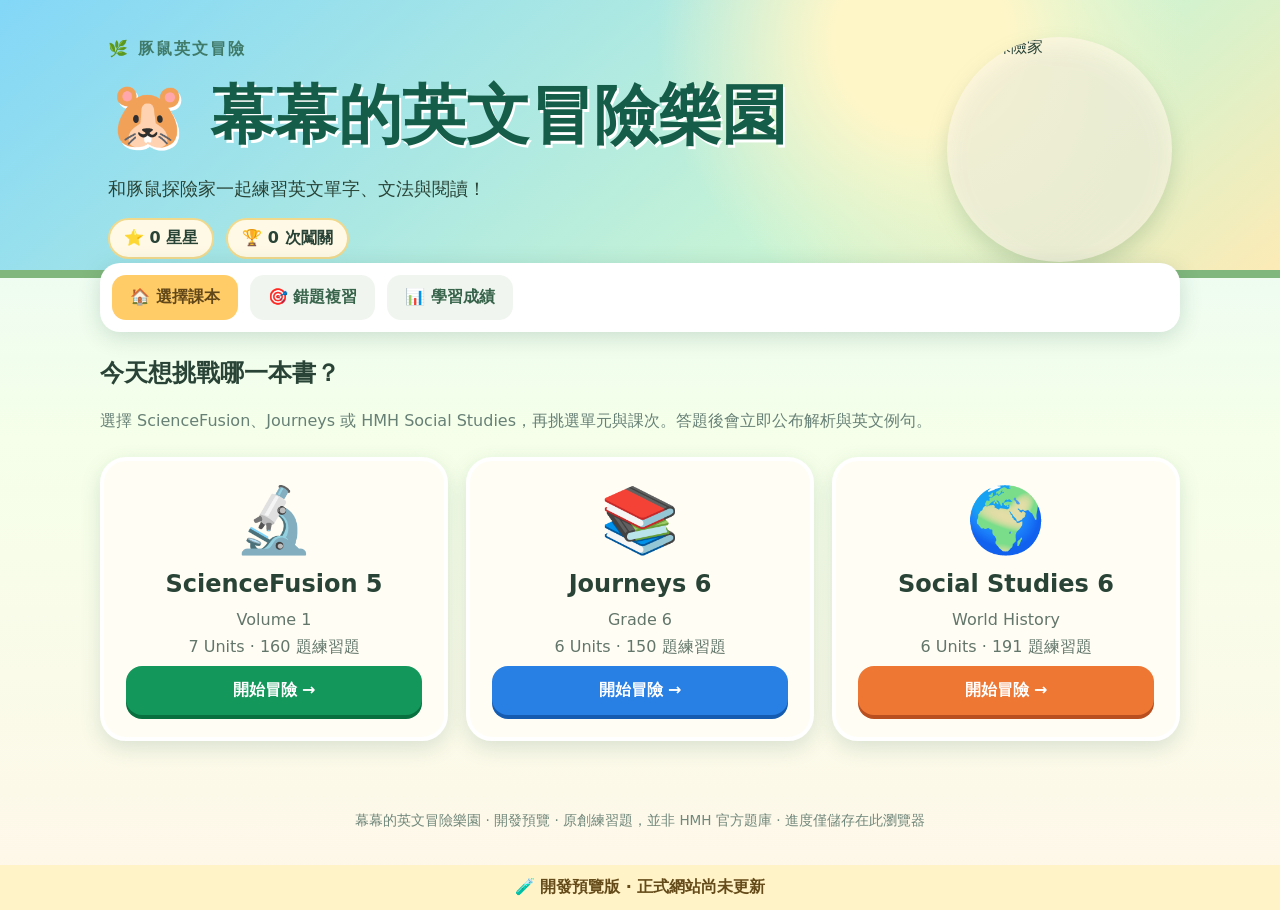
==== commit f452771d: "Restore all three original English-language textbooks in preview" ====
--- a/english-preview.html
+++ b/english-preview.html
@@ -22,13 +22,10 @@
 .lesson-search-results:not(:empty){max-width:740px;margin:10px 0 20px;padding:12px;border-radius:16px;background:#f6fff8;border:1px solid #c9e3cf}
 .lesson-search-result{display:block;width:100%;text-align:left;margin:6px 0;padding:10px 12px;background:#fff;border:1px solid #b6d9c0;border-radius:10px;color:#275b47}
 .lesson-search-result:hover,.lesson-search-result:focus-visible{background:#e1f7e8}
-</style></head><body><header class="hero"><div class="hero-inner"><div><div class="eyebrow">🌿 豚鼠英文冒險</div><h1>🐹 幕幕的英文冒險樂園</h1><p>和豚鼠探險家一起練習英文單字、文法與閱讀！</p><div class="topstats"><span id="stars">⭐ 0 星星</span><span id="done">🏆 0 次闖關</span></div></div><img class="mascot" src="https://raw.githubusercontent.com/jamesjangncku/english-game/develop/multisubject-learning/character.png" alt="豚鼠探險家"></div></header><div class="shell"><nav><button id="navHome" class="active">🏠 選擇課本</button><button id="navWrong">🎯 錯題複習</button><button id="navStats">📊 學習成績</button></nav><main><section id="home"><h2>今天想挑戰哪一課英文？</h2><p class="muted">選擇 Journeys Grade 6 的單元與課次，答題後會立即公布解析與英文例句。</p><div id="books" class="books"></div></section><section id="select" class="hide"><button class="back" id="backHome">← 返回課本</button><h2 id="bookTitle"></h2><p class="muted">請選擇單元，再選擇綜合挑戰或閱讀理解</p><div id="units"></div><div id="lessons"></div><div id="modeChoice" class="hide mode-choice"><h3>🐹 選擇練習模式</h3><button id="mixedMode" class="primary">🔤 綜合挑戰（單字、文法、觀念）· 20 題</button><button id="readingMode" class="primary">📖 閱讀理解（每題不同短文）· 20 題</button></div></section><section id="quiz" class="hide"><button class="back" id="backSelect">← 返回課次</button><div class="quizhead"><div><div id="crumb" class="muted"></div><h2 id="qcounter"></h2></div><span id="qscore" class="pill">⭐ 0</span></div><div class="bar"><div id="barfill"></div></div><div class="question-card"><div class="question-top"><span id="qtype" class="pill">英文挑戰</span><button id="speakQuestion" class="outline">🔊 朗讀題目</button></div><div id="readingPassage" class="reading-passage hide"><strong id="readingTitle"></strong><p id="readingText"></p><button id="speakPassage" class="outline">🔊 朗讀短文</button></div><h2 id="question"></h2><div id="options" class="options"></div></div><div id="feedback" class="feedback hide"><h2 id="verdict"></h2><p id="explanation"></p><div class="example"><strong>📗 英文例句</strong><p id="exampleEn"></p><p id="exampleZh" class="muted"></p><button id="speakExample" class="outline">🔊 聽例句</button></div><button id="next" class="primary">下一題 →</button></div></section><section id="finish" class="hide result"></section><section id="stats" class="hide"><h2>📊 學習成績</h2><div id="statsBody"></div><button id="clearStats" class="outline">清除本機學習紀錄</button></section></main><footer>幕幕的英文冒險樂園 · 開發預覽 · 原創練習題，並非 HMH 官方題庫 · 進度僅儲存在此瀏覽器</footer></div><script>
+</style></head><body><header class="hero"><div class="hero-inner"><div><div class="eyebrow">🌿 豚鼠英文冒險</div><h1>🐹 幕幕的英文冒險樂園</h1><p>和豚鼠探險家一起練習英文單字、文法與閱讀！</p><div class="topstats"><span id="stars">⭐ 0 星星</span><span id="done">🏆 0 次闖關</span></div></div><img class="mascot" src="https://raw.githubusercontent.com/jamesjangncku/english-game/develop/multisubject-learning/character.png" alt="豚鼠探險家"></div></header><div class="shell"><nav><button id="navHome" class="active">🏠 選擇課本</button><button id="navWrong">🎯 錯題複習</button><button id="navStats">📊 學習成績</button></nav><main><section id="home"><h2>今天想挑戰哪一本書？</h2><p class="muted">選擇 ScienceFusion、Journeys 或 HMH Social Studies，再挑選單元與課次。答題後會立即公布解析與英文例句。</p><div id="books" class="books"></div></section><section id="select" class="hide"><button class="back" id="backHome">← 返回課本</button><h2 id="bookTitle"></h2><p class="muted">請選擇單元，再選擇綜合挑戰或閱讀理解</p><div id="units"></div><div id="lessons"></div><div id="modeChoice" class="hide mode-choice"><h3>🐹 選擇練習模式</h3><button id="mixedMode" class="primary">🔤 綜合挑戰（單字、文法、觀念）· 20 題</button><button id="readingMode" class="primary">📖 閱讀理解（每題不同短文）· 20 題</button></div></section><section id="quiz" class="hide"><button class="back" id="backSelect">← 返回課次</button><div class="quizhead"><div><div id="crumb" class="muted"></div><h2 id="qcounter"></h2></div><span id="qscore" class="pill">⭐ 0</span></div><div class="bar"><div id="barfill"></div></div><div class="question-card"><div class="question-top"><span id="qtype" class="pill">英文挑戰</span><button id="speakQuestion" class="outline">🔊 朗讀題目</button></div><div id="readingPassage" class="reading-passage hide"><strong id="readingTitle"></strong><p id="readingText"></p><button id="speakPassage" class="outline">🔊 朗讀短文</button></div><h2 id="question"></h2><div id="options" class="options"></div></div><div id="feedback" class="feedback hide"><h2 id="verdict"></h2><p id="explanation"></p><div class="example"><strong>📗 英文例句</strong><p id="exampleEn"></p><p id="exampleZh" class="muted"></p><button id="speakExample" class="outline">🔊 聽例句</button></div><button id="next" class="primary">下一題 →</button></div></section><section id="finish" class="hide result"></section><section id="stats" class="hide"><h2>📊 學習成績</h2><div id="statsBody"></div><button id="clearStats" class="outline">清除本機學習紀錄</button></section></main><footer>幕幕的英文冒險樂園 · 開發預覽 · 原創練習題，並非 HMH 官方題庫 · 進度僅儲存在此瀏覽器</footer></div><script>
 window.GAME_CATALOG=[{"id": "science", "emoji": "🔬", "name": "ScienceFusion 5", "subtitle": "Volume 1", "units": [{"id": "u1", "name": "Unit 1: How Scientists Work", "lessons": [{"id": "l1", "name": "Lesson 1: What Is Science?"}, {"id": "l2", "name": "Lesson 2: How Do Scientists Learn About the Natural World?"}, {"id": "l3", "name": "Lesson 3: What Are Some Types of Investigations?"}, {"id": "l4", "name": "Lesson 4: How Do You Perform a Controlled Experiment?"}, {"id": "l5", "name": "Lesson 5: What Are Some Science Tools?"}, {"id": "l6", "name": "Lesson 6: How Can Scientists Learn From Observations?"}]}, {"id": "u2", "name": "Unit 2: The Engineering Process", "lessons": [{"id": "l1", "name": "Lesson 1: What Is the Design Process?"}, {"id": "l2", "name": "Lesson 2: How Can You Design a Solution to a Problem?"}, {"id": "l3", "name": "Lesson 3: How Does Technology Improve Our Lives?"}, {"id": "l4", "name": "Lesson 4: How Can You Use Engineering to Solve a Problem?"}]}, {"id": "u3", "name": "Unit 3: Cells to Body Systems", "lessons": [{"id": "l1", "name": "Lesson 1: What Are Cells?"}, {"id": "l2", "name": "Lesson 2: How Can We Observe Cells?"}, {"id": "l3", "name": "Lesson 3: How Do Cells Work Together?"}, {"id": "l4", "name": "Lesson 4: How Do Our Bodies Move, Breathe, and Circulate Blood?"}, {"id": "l5", "name": "Lesson 5: How Do Our Bodies Digest Food, Remove Wastes, and Send Messages?"}, {"id": "l6", "name": "Lesson 6: How Does the Body Stay Cool?"}]}, {"id": "u4", "name": "Unit 4: Living Things Grow and Reproduce", "lessons": [{"id": "l1", "name": "Lesson 1: How Are Living Things Grouped?"}, {"id": "l2", "name": "Lesson 2: What Is a Dichotomous Key?"}, {"id": "l3", "name": "Lesson 3: How Do Plants Grow and Reproduce?"}, {"id": "l4", "name": "Lesson 4: What Factors Affect Germination Rate?"}, {"id": "l5", "name": "Lesson 5: How Do Animals Grow and Reproduce?"}, {"id": "l6", "name": "Lesson 6: What Are Physical and Behavioral Adaptations?"}]}, {"id": "u5", "name": "Unit 5: Ecosystems", "lessons": [{"id": "l1", "name": "Lesson 1: What Is an Ecosystem?"}, {"id": "l2", "name": "Lesson 2: What Makes Up a Land Ecosystem?"}, {"id": "l3", "name": "Lesson 3: How Do Environmental Changes Affect Organisms?"}, {"id": "l4", "name": "Lesson 4: How Does Drought Affect Plants?"}]}, {"id": "u6", "name": "Unit 6: Energy and Ecosystems", "lessons": [{"id": "l1", "name": "Lesson 1: What Are Roles of Organisms in Ecosystems?"}, {"id": "l2", "name": "Lesson 2: How Does Energy Move Through Ecosystems?"}, {"id": "l3", "name": "Lesson 3: What Roles Do Decomposers Play?"}]}, {"id": "u7", "name": "Unit 7: Natural Resources", "lessons": [{"id": "l1", "name": "Lesson 1: How Do People Use Resources?"}, {"id": "l2", "name": "Lesson 2: How Do People Conserve Resources?"}, {"id": "l3", "name": "Lesson 3: How Can We Conserve Natural Resources?"}]}]}, {"id": "journeys", "emoji": "📚", "name": "Journeys 6", "subtitle": "Grade 6", "units": [{"id": "u1", "name": "Unit 1", "lessons": [{"id": "l1", "name": "Lesson 1: The School Story"}, {"id": "l2", "name": "Lesson 2: Knots in My Yo-Yo String"}, {"id": "l3", "name": "Lesson 3: The Making of a Book"}, {"id": "l4", "name": "Lesson 4: The ACES Phone"}, {"id": "l5", "name": "Lesson 5: The Myers Family"}]}, {"id": "u2", "name": "Unit 2", "lessons": [{"id": "l6", "name": "Lesson 6: The Boy Who Saved Baseball"}, {"id": "l7", "name": "Lesson 7: Do Knot Enter"}, {"id": "l8", "name": "Lesson 8: Science Friction"}, {"id": "l9", "name": "Lesson 9: Kensuke’s Kingdom"}, {"id": "l10", "name": "Lesson 10: Children of the Midnight Sun"}]}, {"id": "u3", "name": "Unit 3", "lessons": [{"id": "l11", "name": "Lesson 11: The Great Fire"}, {"id": "l12", "name": "Lesson 12: Airborn"}, {"id": "l13", "name": "Lesson 13: Onward: A Photobiography"}, {"id": "l14", "name": "Lesson 14: Any Small Goodness"}, {"id": "l15", "name": "Lesson 15: Team Moon"}]}, {"id": "u4", "name": "Unit 4", "lessons": [{"id": "l16", "name": "Lesson 16: The Real Vikings"}, {"id": "l17", "name": "Lesson 17: The Emperor’s Silent Army"}, {"id": "l18", "name": "Lesson 18: The Hero and the Minotaur"}, {"id": "l19", "name": "Lesson 19: The Princess Who Became a King"}, {"id": "l20", "name": "Lesson 20: Bodies from the Ash"}]}, {"id": "u5", "name": "Unit 5", "lessons": [{"id": "l21", "name": "Lesson 21: All Alone in the Universe"}, {"id": "l22", "name": "Lesson 22: First to Fly"}, {"id": "l23", "name": "Lesson 23: Number the Stars"}, {"id": "l24", "name": "Lesson 24: Harriet Tubman"}, {"id": "l25", "name": "Lesson 25: Robotics"}]}, {"id": "u6", "name": "Unit 6", "lessons": [{"id": "l26", "name": "Lesson 26: Space Trash"}, {"id": "l27", "name": "Lesson 27: Denali Dog Sled Journal"}, {"id": "l28", "name": "Lesson 28: Vanishing Act"}, {"id": "l29", "name": "Lesson 29: Elephants on the Savannah"}, {"id": "l30", "name": "Lesson 30: Storm Chasers"}]}]}, {"id": "social", "emoji": "🌍", "name": "Social Studies 6", "subtitle": "World History", "units": [{"id": "u1", "name": "Unit 1: Mapping Our World", "lessons": [{"id": "l1", "name": "Mapping Our World"}]}, {"id": "u2", "name": "Unit 2: World Geography", "lessons": [{"id": "l1", "name": "World Geography"}]}, {"id": "u3", "name": "Unit 3: Climate & the Environment", "lessons": [{"id": "l1", "name": "Climate & the Environment"}]}, {"id": "u4", "name": "Unit 4: World’s Early People", "lessons": [{"id": "l1", "name": "World’s Early People"}]}, {"id": "u5", "name": "Unit 5: Communities Change", "lessons": [{"id": "l1", "name": "Communities Change"}]}, {"id": "u6", "name": "Unit 6: The 21st Century", "lessons": [{"id": "l1", "name": "The 21st Century"}]}]}];
 window.GAME_QUESTIONS=[{"id": "SF-U01-L01-C01", "book": "science", "unit": "u1", "lesson": "l1", "type": "concept", "question": "What is the best basis for a scientific explanation?", "options": ["A random guess", "Evidence from observations", "The most popular opinion", "A personal wish"], "answer": 1, "explanation": "科學說明應建立在觀察所得的證據上。", "example_en": "Scientists study the natural world.", "example_zh": "科學家研究自然世界。"}, {"id": "SF-U01-L01-C02", "book": "science", "unit": "u1", "lesson": "l1", "type": "concept", "question": "Which statement is an observation?", "options": ["The leaf likes sunshine.", "The plant is happy.", "The leaf is green.", "This is the best leaf."], "answer": 2, "explanation": "「葉子是綠色的」是可觀察的描述。", "example_en": "Scientists study the natural world.", "example_zh": "科學家研究自然世界。"}, {"id": "SF-U01-L01-C03", "book": "science", "unit": "u1", "lesson": "l1", "type": "concept", "question": "Which question can scientists investigate directly?", "options": ["Does sunlight affect plant growth?", "Which color is the nicest?", "Which season is the most fun?", "Is a flower beautiful?"], "answer": 0, "explanation": "陽光是否影響植物生長，可以透過量測與比較探究。", "example_en": "Scientists study the natural world.", "example_zh": "科學家研究自然世界。"}, {"id": "SF-U01-L01-V01", "book": "science", "unit": "u1", "lesson": "l1", "type": "vocabulary", "question": "What is the meaning of “observation” in Chinese?", "options": ["觀察", "科學家", "證據", "科學"], "answer": 0, "explanation": "observation 的意思是「觀察」。", "example_en": "Scientists study the natural world.", "example_zh": "科學家研究自然世界。"}, {"id": "SF-U01-L01-V02", "book": "science", "unit": "u1", "lesson": "l1", "type": "vocabulary", "question": "What is the meaning of “natural world” in Chinese?", "options": ["科學", "觀察", "科學家", "自然世界"], "answer": 3, "explanation": "natural world 的意思是「自然世界」。", "example_en": "Scientists study the natural world.", "example_zh": "科學家研究自然世界。"}, {"id": "SF-U01-L02-C01", "book": "science", "unit": "u1", "lesson": "l2", "type": "concept", "question": "Why should scientists repeat observations?", "options": ["To avoid using tools", "To make the notebook longer", "To change every result", "To check whether results are consistent"], "answer": 3, "explanation": "重複觀察有助於檢查結果是否一致。", "example_en": "Scientists record data during an investigation.", "example_zh": "科學家在調查研究時記錄資料。"}, {"id": "SF-U01-L02-C02", "book": "science", "unit": "u1", "lesson": "l2", "type": "concept", "question": "What should support an inference?", "options": ["A favorite answer", "Only imagination", "A class vote", "Observations and evidence"], "answer": 3, "explanation": "推論不是憑空猜測，而是根據觀察與證據。", "example_en": "Scientists record data during an investigation.", "example_zh": "科學家在調查研究時記錄資料。"}, {"id": "SF-U01-L02-C03", "book": "science", "unit": "u1", "lesson": "l2", "type": "concept", "question": "What should scientists do if new evidence contradicts an idea?", "options": ["Reconsider the explanation", "Stop recording data", "Ignore the observation", "Hide the evidence"], "answer": 0, "explanation": "好的科學解釋可因新證據而修正。", "example_en": "Scientists record data during an investigation.", "example_zh": "科學家在調查研究時記錄資料。"}, {"id": "SF-U01-L02-V01", "book": "science", "unit": "u1", "lesson": "l2", "type": "vocabulary", "question": "What is the meaning of “measurement” in Chinese?", "options": ["規律", "觀察中", "測量", "資料"], "answer": 2, "explanation": "measurement 的意思是「測量」。", "example_en": "Scientists record data during an investigation.", "example_zh": "科學家在調查研究時記錄資料。"}, {"id": "SF-U01-L02-V02", "book": "science", "unit": "u1", "lesson": "l2", "type": "vocabulary", "question": "What is the meaning of “repeat” in Chinese?", "options": ["測量", "資料", "重複", "觀察中"], "answer": 2, "explanation": "repeat 的意思是「重複」。", "example_en": "Scientists record data during an investigation.", "example_zh": "科學家在調查研究時記錄資料。"}, {"id": "SF-U01-L03-C01", "book": "science", "unit": "u1", "lesson": "l3", "type": "concept", "question": "Which investigation best measures bird numbers each month?", "options": ["An opinion survey only", "A taste test", "Repeated field observations", "A drawing without records"], "answer": 2, "explanation": "逐月清點鳥類數量適合反覆的野外觀察。", "example_en": "A model can represent a real object or process.", "example_zh": "模型可以表示真實物體或過程。"}, {"id": "SF-U01-L03-C02", "book": "science", "unit": "u1", "lesson": "l3", "type": "concept", "question": "Which method helps compare two types of soil?", "options": ["Change all conditions at once", "Measure the same property in both soils", "Ignore measurement units", "Ask which soil looks happier"], "answer": 1, "explanation": "應在相同測量標準下比較兩種土壤。", "example_en": "A model can represent a real object or process.", "example_zh": "模型可以表示真實物體或過程。"}, {"id": "SF-U01-L03-C03", "book": "science", "unit": "u1", "lesson": "l3", "type": "concept", "question": "When is a model useful?", "options": ["When measuring is forbidden", "When an object or process is hard to observe directly", "When evidence is unnecessary", "When results must be hidden"], "answer": 1, "explanation": "模型有助於研究不易直接觀察的物體或過程。", "example_en": "A model can represent a real object or process.", "example_zh": "模型可以表示真實物體或過程。"}, {"id": "SF-U01-L03-V01", "book": "science", "unit": "u1", "lesson": "l3", "type": "vocabulary", "question": "What is the meaning of “comparison” in Chinese?", "options": ["比較", "實驗", "調查研究", "描述"], "answer": 0, "explanation": "comparison 的意思是「比較」。", "example_en": "A model can represent a real object or process.", "example_zh": "模型可以表示真實物體或過程。"}, {"id": "SF-U01-L03-V02", "book": "science", "unit": "u1", "lesson": "l3", "type": "vocabulary", "question": "What is the meaning of “observation” in Chinese?", "options": ["描述", "比較", "觀察", "調查研究"], "answer": 2, "explanation": "observation 的意思是「觀察」。", "example_en": "A model can represent a real object or process.", "example_zh": "模型可以表示真實物體或過程。"}, {"id": "SF-U01-L04-C01", "book": "science", "unit": "u1", "lesson": "l4", "type": "concept", "question": "A student changes the amount of water given to plants. What is the independent variable?", "options": ["Plant species if unchanged", "Amount of water", "Pot color if unchanged", "Plant height"], "answer": 1, "explanation": "刻意改變的澆水量是操縱變因。", "example_en": "Only one variable should be changed on purpose in a fair test.", "example_zh": "公平測試應盡量只刻意改變一個變因。"}, {"id": "SF-U01-L04-C02", "book": "science", "unit": "u1", "lesson": "l4", "type": "concept", "question": "Why keep light and soil conditions the same?", "options": ["To prevent measurements", "To make every plant different", "To isolate the effect of water", "To avoid a hypothesis"], "answer": 2, "explanation": "保持其他條件相同才能判斷水量的影響。", "example_en": "Only one variable should be changed on purpose in a fair test.", "example_zh": "公平測試應盡量只刻意改變一個變因。"}, {"id": "SF-U01-L04-C03", "book": "science", "unit": "u1", "lesson": "l4", "type": "concept", "question": "What is the dependent variable when the student measures plant growth?", "options": ["The original question", "The type of notebook", "Amount of water given", "Plant growth"], "answer": 3, "explanation": "被測量的植物生長情形是應變變因。", "example_en": "Only one variable should be changed on purpose in a fair test.", "example_zh": "公平測試應盡量只刻意改變一個變因。"}, {"id": "SF-U01-L04-V01", "book": "science", "unit": "u1", "lesson": "l4", "type": "vocabulary", "question": "What is the meaning of “independent variable” in Chinese?", "options": ["應變變因", "控制實驗", "操縱變因", "假設"], "answer": 2, "explanation": "independent variable 的意思是「操縱變因」。", "example_en": "Only one variable should be changed on purpose in a fair test.", "example_zh": "公平測試應盡量只刻意改變一個變因。"}, {"id": "SF-U01-L04-V02", "book": "science", "unit": "u1", "lesson": "l4", "type": "vocabulary", "question": "What is the meaning of “result” in Chinese?", "options": ["控制實驗", "結果", "操縱變因", "假設"], "answer": 1, "explanation": "result 的意思是「結果」。", "example_en": "Only one variable should be changed on purpose in a fair test.", "example_zh": "公平測試應盡量只刻意改變一個變因。"}, {"id": "SF-U01-L05-C01", "book": "science", "unit": "u1", "lesson": "l5", "type": "concept", "question": "Which tool should measure the volume of water?", "options": ["Ruler", "Thermometer", "Graduated cylinder", "Balance"], "answer": 2, "explanation": "量筒適合測量液體體積。", "example_en": "A thermometer measures temperature.", "example_zh": "溫度計用來測量溫度。"}, {"id": "SF-U01-L05-C02", "book": "science", "unit": "u1", "lesson": "l5", "type": "concept", "question": "Which tool is best for measuring mass?", "options": ["Stopwatch", "Magnifying glass", "Compass", "Balance"], "answer": 3, "explanation": "天平用來測量質量。", "example_en": "A thermometer measures temperature.", "example_zh": "溫度計用來測量溫度。"}, {"id": "SF-U01-L05-C03", "book": "science", "unit": "u1", "lesson": "l5", "type": "concept", "question": "Why are standard units important?", "options": ["They eliminate all errors", "They replace observation", "They make data into opinions", "They make measurements comparable"], "answer": 3, "explanation": "標準單位讓不同人測得的資料可比較。", "example_en": "A thermometer measures temperature.", "example_zh": "溫度計用來測量溫度。"}, {"id": "SF-U01-L05-V01", "book": "science", "unit": "u1", "lesson": "l5", "type": "vocabulary", "question": "What is the meaning of “balance” in Chinese?", "options": ["尺", "天平", "質量", "公尺"], "answer": 1, "explanation": "balance 的意思是「天平」。", "example_en": "A thermometer measures temperature.", "example_zh": "溫度計用來測量溫度。"}, {"id": "SF-U01-L05-V02", "book": "science", "unit": "u1", "lesson": "l5", "type": "vocabulary", "question": "What is the meaning of “temperature” in Chinese?", "options": ["天平", "尺", "公尺", "溫度"], "answer": 3, "explanation": "temperature 的意思是「溫度」。", "example_en": "A thermometer measures temperature.", "example_zh": "溫度計用來測量溫度。"}, {"id": "SF-U01-L06-C01", "book": "science", "unit": "u1", "lesson": "l6", "type": "concept", "question": "Which display is helpful for temperature changes over several days?", "options": ["A list of guesses", "An unlabeled sketch", "Line graph", "A random picture"], "answer": 2, "explanation": "折線圖可以呈現溫度隨日期變化。", "example_en": "A line graph can show change over time.", "example_zh": "折線圖可顯示隨時間的變化。"}, {"id": "SF-U01-L06-C02", "book": "science", "unit": "u1", "lesson": "l6", "type": "concept", "question": "What should a conclusion be based on?", "options": ["Recorded data", "A favorite color", "An unrelated story", "The loudest student"], "answer": 0, "explanation": "結論應從研究資料推得。", "example_en": "A line graph can show change over time.", "example_zh": "折線圖可顯示隨時間的變化。"}, {"id": "SF-U01-L06-C03", "book": "science", "unit": "u1", "lesson": "l6", "type": "concept", "question": "What might repeated measurements reveal?", "options": ["A pattern", "An opinion only", "A change in units without reason", "A guaranteed perfect result"], "answer": 0, "explanation": "反覆測量可能顯示規律或趨勢。", "example_en": "A line graph can show change over time.", "example_zh": "折線圖可顯示隨時間的變化。"}, {"id": "SF-U01-L06-V01", "book": "science", "unit": "u1", "lesson": "l6", "type": "vocabulary", "question": "What is the meaning of “graph” in Chinese?", "options": ["資料表", "觀察", "規律", "圖表"], "answer": 3, "explanation": "graph 的意思是「圖表」。", "example_en": "A line graph can show change over time.", "example_zh": "折線圖可顯示隨時間的變化。"}, {"id": "SF-U01-L06-V02", "book": "science", "unit": "u1", "lesson": "l6", "type": "vocabulary", "question": "What is the meaning of “record” in Chinese?", "options": ["觀察", "紀錄", "資料表", "圖表"], "answer": 1, "explanation": "record 的意思是「紀錄」。", "example_en": "A line graph can show change over time.", "example_zh": "折線圖可顯示隨時間的變化。"}, {"id": "SF-U02-L01-C01", "book": "science", "unit": "u2", "lesson": "l1", "type": "concept", "question": "What should happen before designing a solution?", "options": ["Build without a plan", "Choose random materials", "Identify the problem", "Ignore the user"], "answer": 2, "explanation": "應先確認待解決的問題。", "example_en": "Engineers test prototypes and improve their designs.", "example_zh": "工程師測試原型並改進設計。"}, {"id": "SF-U02-L01-C02", "book": "science", "unit": "u2", "lesson": "l1", "type": "concept", "question": "Which is a constraint in designing a bridge model?", "options": ["The desire for a strong bridge", "The goal of holding weight", "The bridge passing the test", "A limited budget"], "answer": 3, "explanation": "預算上限是限制條件，承重目標是評估準則。", "example_en": "Engineers test prototypes and improve their designs.", "example_zh": "工程師測試原型並改進設計。"}, {"id": "SF-U02-L01-C03", "book": "science", "unit": "u2", "lesson": "l1", "type": "concept", "question": "What should engineers do after a prototype fails?", "options": ["Use results to improve the design", "Assume no change is needed", "Hide the results", "Stop thinking about the problem"], "answer": 0, "explanation": "失敗的測試仍提供有用的改良資訊。", "example_en": "Engineers test prototypes and improve their designs.", "example_zh": "工程師測試原型並改進設計。"}, {"id": "SF-U02-L01-V01", "book": "science", "unit": "u2", "lesson": "l1", "type": "vocabulary", "question": "What is the meaning of “problem” in Chinese?", "options": ["問題", "設計流程", "解決方案", "工程師"], "answer": 0, "explanation": "problem 的意思是「問題」。", "example_en": "Engineers test prototypes and improve their designs.", "example_zh": "工程師測試原型並改進設計。"}, {"id": "SF-U02-L01-V02", "book": "science", "unit": "u2", "lesson": "l1", "type": "vocabulary", "question": "What is the meaning of “test” in Chinese?", "options": ["工程師", "設計流程", "問題", "測試"], "answer": 3, "explanation": "test 的意思是「測試」。", "example_en": "Engineers test prototypes and improve their designs.", "example_zh": "工程師測試原型並改進設計。"}, {"id": "SF-U02-L02-C01", "book": "science", "unit": "u2", "lesson": "l2", "type": "concept", "question": "Why should different designs be tested the same way?", "options": ["To remove all constraints", "To avoid collecting data", "To make comparisons fair", "To make one design win automatically"], "answer": 2, "explanation": "相同測試能提供公平的比較。", "example_en": "Two designs can be compared using the same test.", "example_zh": "兩種設計可以使用相同測試比較。"}, {"id": "SF-U02-L02-C02", "book": "science", "unit": "u2", "lesson": "l2", "type": "concept", "question": "Which statement is a design criterion?", "options": ["Only ten minutes remain", "The tower must hold a book", "The budget is ten dollars", "Only three straws are available"], "answer": 1, "explanation": "能承受一本書是性能目標，其他是限制。", "example_en": "Two designs can be compared using the same test.", "example_zh": "兩種設計可以使用相同測試比較。"}, {"id": "SF-U02-L02-C03", "book": "science", "unit": "u2", "lesson": "l2", "type": "concept", "question": "If a design meets one goal but costs too much, what is needed?", "options": ["Hide the cost", "Evaluate the trade-off", "Stop measuring performance", "Ignore the budget"], "answer": 1, "explanation": "必須在性能與成本等條件間取捨。", "example_en": "Two designs can be compared using the same test.", "example_zh": "兩種設計可以使用相同測試比較。"}, {"id": "SF-U02-L02-V01", "book": "science", "unit": "u2", "lesson": "l2", "type": "vocabulary", "question": "What is the meaning of “constraint” in Chinese?", "options": ["評估準則", "材料", "腦力激盪", "限制條件"], "answer": 3, "explanation": "constraint 的意思是「限制條件」。", "example_en": "Two designs can be compared using the same test.", "example_zh": "兩種設計可以使用相同測試比較。"}, {"id": "SF-U02-L02-V02", "book": "science", "unit": "u2", "lesson": "l2", "type": "vocabulary", "question": "What is the meaning of “data” in Chinese?", "options": ["限制條件", "資料", "腦力激盪", "評估準則"], "answer": 1, "explanation": "data 的意思是「資料」。", "example_en": "Two designs can be compared using the same test.", "example_zh": "兩種設計可以使用相同測試比較。"}, {"id": "SF-U02-L03-C01", "book": "science", "unit": "u2", "lesson": "l3", "type": "concept", "question": "Which is an example of technology?", "options": ["A natural river", "A water filter designed by people", "Sunlight itself", "A wild mountain"], "answer": 1, "explanation": "人類設計的濾水器屬於科技產品。", "example_en": "Technology can help people communicate over long distances.", "example_zh": "科技可以幫助人們遠距離溝通。"}, {"id": "SF-U02-L03-C02", "book": "science", "unit": "u2", "lesson": "l3", "type": "concept", "question": "What is one way to judge new technology?", "options": ["Ignore the users", "Assume all effects are positive", "Compare benefits and possible risks", "Look only at color"], "answer": 2, "explanation": "新科技應同時考量效益與風險。", "example_en": "Technology can help people communicate over long distances.", "example_zh": "科技可以幫助人們遠距離溝通。"}, {"id": "SF-U02-L03-C03", "book": "science", "unit": "u2", "lesson": "l3", "type": "concept", "question": "Why do people improve technology?", "options": ["Natural laws disappear", "Data is always unnecessary", "All tools last forever", "Needs and problems can change"], "answer": 3, "explanation": "隨需求改變，人們會持續改良科技。", "example_en": "Technology can help people communicate over long distances.", "example_zh": "科技可以幫助人們遠距離溝通。"}, {"id": "SF-U02-L03-V01", "book": "science", "unit": "u2", "lesson": "l3", "type": "vocabulary", "question": "What is the meaning of “innovation” in Chinese?", "options": ["創新", "科技", "工具", "發明"], "answer": 0, "explanation": "innovation 的意思是「創新」。", "example_en": "Technology can help people communicate over long distances.", "example_zh": "科技可以幫助人們遠距離溝通。"}, {"id": "SF-U02-L03-V02", "book": "science", "unit": "u2", "lesson": "l3", "type": "vocabulary", "question": "What is the meaning of “benefit” in Chinese?", "options": ["創新", "好處", "科技", "發明"], "answer": 1, "explanation": "benefit 的意思是「好處」。", "example_en": "Technology can help people communicate over long distances.", "example_zh": "科技可以幫助人們遠距離溝通。"}, {"id": "SF-U02-L04-C01", "book": "science", "unit": "u2", "lesson": "l4", "type": "concept", "question": "What is the most useful response to a model collapsing?", "options": ["Erase the measurements", "Replace the goal with a guess", "Pretend it stayed upright", "Identify why it failed and redesign"], "answer": 3, "explanation": "應找出失敗原因並重新設計。", "example_en": "Builders measure how well a model performs.", "example_zh": "製作者測量模型的表現。"}, {"id": "SF-U02-L04-C02", "book": "science", "unit": "u2", "lesson": "l4", "type": "concept", "question": "Why record test results?", "options": ["They guide improvements", "They change the scientific laws", "They remove the need for planning", "They prevent every mistake forever"], "answer": 0, "explanation": "記錄結果可用於後續改良。", "example_en": "Builders measure how well a model performs.", "example_zh": "製作者測量模型的表現。"}, {"id": "SF-U02-L04-C03", "book": "science", "unit": "u2", "lesson": "l4", "type": "concept", "question": "What does a prototype mainly provide?", "options": ["A guaranteed final product", "A way to avoid criteria", "Proof that all ideas are correct", "Something to test and improve"], "answer": 3, "explanation": "原型是可測試並改進的初步設計。", "example_en": "Builders measure how well a model performs.", "example_zh": "製作者測量模型的表現。"}, {"id": "SF-U02-L04-V01", "book": "science", "unit": "u2", "lesson": "l4", "type": "vocabulary", "question": "What is the meaning of “design” in Chinese?", "options": ["計畫", "工程", "建造", "設計"], "answer": 3, "explanation": "design 的意思是「設計」。", "example_en": "Builders measure how well a model performs.", "example_zh": "製作者測量模型的表現。"}, {"id": "SF-U02-L04-V02", "book": "science", "unit": "u2", "lesson": "l4", "type": "vocabulary", "question": "What is the meaning of “feedback” in Chinese?", "options": ["工程", "回饋", "設計", "計畫"], "answer": 1, "explanation": "feedback 的意思是「回饋」。", "example_en": "Builders measure how well a model performs.", "example_zh": "製作者測量模型的表現。"}, {"id": "SF-U03-L01-C01", "book": "science", "unit": "u3", "lesson": "l1", "type": "concept", "question": "Which structure controls what enters and leaves a cell?", "options": ["Cell membrane", "Nucleus only", "Cell wall alone", "Chloroplast"], "answer": 0, "explanation": "細胞膜負責調節物質進出。", "example_en": "Cells are the basic units of living things.", "example_zh": "細胞是生物的基本單位。"}, {"id": "SF-U03-L01-C02", "book": "science", "unit": "u3", "lesson": "l1", "type": "concept", "question": "Which structure is found in plant cells but not typical animal cells?", "options": ["Mitochondrion", "Cell wall", "Cytoplasm", "Cell membrane"], "answer": 1, "explanation": "細胞壁是典型植物細胞的構造。", "example_en": "Cells are the basic units of living things.", "example_zh": "細胞是生物的基本單位。"}, {"id": "SF-U03-L01-C03", "book": "science", "unit": "u3", "lesson": "l1", "type": "concept", "question": "Which statement about living things is correct?", "options": ["They all make their own food", "They are made of one or more cells", "They all have a backbone", "They never grow"], "answer": 1, "explanation": "所有生物由一個或多個細胞組成。", "example_en": "Cells are the basic units of living things.", "example_zh": "細胞是生物的基本單位。"}, {"id": "SF-U03-L01-V01", "book": "science", "unit": "u3", "lesson": "l1", "type": "vocabulary", "question": "What is the meaning of “cell membrane” in Chinese?", "options": ["細胞核", "生物體", "細胞膜", "細胞"], "answer": 2, "explanation": "cell membrane 的意思是「細胞膜」。", "example_en": "Cells are the basic units of living things.", "example_zh": "細胞是生物的基本單位。"}, {"id": "SF-U03-L01-V02", "book": "science", "unit": "u3", "lesson": "l1", "type": "vocabulary", "question": "What is the meaning of “chloroplast” in Chinese?", "options": ["生物體", "細胞膜", "細胞", "葉綠體"], "answer": 3, "explanation": "chloroplast 的意思是「葉綠體」。", "example_en": "Cells are the basic units of living things.", "example_zh": "細胞是生物的基本單位。"}, {"id": "SF-U03-L02-C01", "book": "science", "unit": "u3", "lesson": "l2", "type": "concept", "question": "Which tool can help observe cells too small to see clearly?", "options": ["Meter stick", "Thermometer", "Microscope", "Balance"], "answer": 2, "explanation": "顯微鏡能放大微小細胞。", "example_en": "A microscope helps us observe tiny cells.", "example_zh": "顯微鏡能幫助我們觀察微小細胞。"}, {"id": "SF-U03-L02-C02", "book": "science", "unit": "u3", "lesson": "l2", "type": "concept", "question": "Why must a specimen be focused?", "options": ["To measure its mass", "To make it grow", "To change its DNA", "To see details clearly"], "answer": 3, "explanation": "對焦是為了清楚看到構造。", "example_en": "A microscope helps us observe tiny cells.", "example_zh": "顯微鏡能幫助我們觀察微小細胞。"}, {"id": "SF-U03-L02-C03", "book": "science", "unit": "u3", "lesson": "l2", "type": "concept", "question": "What improves the usefulness of a scientific cell drawing?", "options": ["No scale or labels", "Imaginary colors only", "A title unrelated to cells", "Labels and careful observations"], "answer": 3, "explanation": "標註與仔細觀察有助於溝通細胞構造。", "example_en": "A microscope helps us observe tiny cells.", "example_zh": "顯微鏡能幫助我們觀察微小細胞。"}, {"id": "SF-U03-L02-V01", "book": "science", "unit": "u3", "lesson": "l2", "type": "vocabulary", "question": "What is the meaning of “lens” in Chinese?", "options": ["放大倍率", "顯微鏡", "玻片", "鏡片"], "answer": 3, "explanation": "lens 的意思是「鏡片」。", "example_en": "A microscope helps us observe tiny cells.", "example_zh": "顯微鏡能幫助我們觀察微小細胞。"}, {"id": "SF-U03-L02-V02", "book": "science", "unit": "u3", "lesson": "l2", "type": "vocabulary", "question": "What is the meaning of “observe” in Chinese?", "options": ["顯微鏡", "觀察", "鏡片", "放大倍率"], "answer": 1, "explanation": "observe 的意思是「觀察」。", "example_en": "A microscope helps us observe tiny cells.", "example_zh": "顯微鏡能幫助我們觀察微小細胞。"}, {"id": "SF-U03-L03-C01", "book": "science", "unit": "u3", "lesson": "l3", "type": "concept", "question": "Which order is correct from smallest to largest?", "options": ["Organ, cell, tissue, system", "System, organ, tissue, cell", "Cell, tissue, organ, organ system", "Tissue, organism, cell, organ"], "answer": 2, "explanation": "生命構造層級從細胞開始。", "example_en": "Cells form tissues, and tissues form organs.", "example_zh": "細胞構成組織，組織構成器官。"}, {"id": "SF-U03-L03-C02", "book": "science", "unit": "u3", "lesson": "l3", "type": "concept", "question": "What is the heart an example of?", "options": ["An organ", "An entire ecosystem", "A single cell", "A type of mineral"], "answer": 0, "explanation": "心臟是由不同組織構成的器官。", "example_en": "Cells form tissues, and tissues form organs.", "example_zh": "細胞構成組織，組織構成器官。"}, {"id": "SF-U03-L03-C03", "book": "science", "unit": "u3", "lesson": "l3", "type": "concept", "question": "Why do cells specialize?", "options": ["Tissues cannot cooperate", "Different jobs are needed in the body", "Every cell must do the same job", "Organs have no functions"], "answer": 1, "explanation": "細胞分工有助於完成各種身體功能。", "example_en": "Cells form tissues, and tissues form organs.", "example_zh": "細胞構成組織，組織構成器官。"}, {"id": "SF-U03-L03-V01", "book": "science", "unit": "u3", "lesson": "l3", "type": "vocabulary", "question": "What is the meaning of “organ” in Chinese?", "options": ["組織", "細胞", "器官", "器官系統"], "answer": 2, "explanation": "organ 的意思是「器官」。", "example_en": "Cells form tissues, and tissues form organs.", "example_zh": "細胞構成組織，組織構成器官。"}, {"id": "SF-U03-L03-V02", "book": "science", "unit": "u3", "lesson": "l3", "type": "vocabulary", "question": "What is the meaning of “muscle tissue” in Chinese?", "options": ["組織", "細胞", "器官", "肌肉組織"], "answer": 3, "explanation": "muscle tissue 的意思是「肌肉組織」。", "example_en": "Cells form tissues, and tissues form organs.", "example_zh": "細胞構成組織，組織構成器官。"}, {"id": "SF-U03-L04-C01", "book": "science", "unit": "u3", "lesson": "l4", "type": "concept", "question": "Which organ pumps blood through the body?", "options": ["Lung", "Stomach", "Heart", "Kidney"], "answer": 2, "explanation": "心臟收縮推動血液循環。", "example_en": "Muscles pull on bones to move the body.", "example_zh": "肌肉拉動骨骼，使身體移動。"}, {"id": "SF-U03-L04-C02", "book": "science", "unit": "u3", "lesson": "l4", "type": "concept", "question": "Which system exchanges oxygen and carbon dioxide?", "options": ["Nervous system alone", "Skeletal system alone", "Respiratory system", "Digestive system alone"], "answer": 2, "explanation": "呼吸系統進行氣體交換。", "example_en": "Muscles pull on bones to move the body.", "example_zh": "肌肉拉動骨骼，使身體移動。"}, {"id": "SF-U03-L04-C03", "book": "science", "unit": "u3", "lesson": "l4", "type": "concept", "question": "How do muscles usually move bones?", "options": ["By turning into bone", "By contracting and pulling", "By pushing with hard tips", "By stopping blood flow"], "answer": 1, "explanation": "肌肉收縮產生拉力以帶動骨骼。", "example_en": "Muscles pull on bones to move the body.", "example_zh": "肌肉拉動骨骼，使身體移動。"}, {"id": "SF-U03-L04-V01", "book": "science", "unit": "u3", "lesson": "l4", "type": "vocabulary", "question": "What is the meaning of “joint” in Chinese?", "options": ["肌肉", "肺", "骨骼", "關節"], "answer": 3, "explanation": "joint 的意思是「關節」。", "example_en": "Muscles pull on bones to move the body.", "example_zh": "肌肉拉動骨骼，使身體移動。"}, {"id": "SF-U03-L04-V02", "book": "science", "unit": "u3", "lesson": "l4", "type": "vocabulary", "question": "What is the meaning of “blood vessel” in Chinese?", "options": ["骨骼", "關節", "血管", "肌肉"], "answer": 2, "explanation": "blood vessel 的意思是「血管」。", "example_en": "Muscles pull on bones to move the body.", "example_zh": "肌肉拉動骨骼，使身體移動。"}, {"id": "SF-U03-L05-C01", "book": "science", "unit": "u3", "lesson": "l5", "type": "concept", "question": "What is a main job of the digestive system?", "options": ["Pump blood", "Support bones", "Exchange gases in lungs", "Break down food and absorb nutrients"], "answer": 3, "explanation": "消化系統負責分解食物並吸收養分。", "example_en": "The digestive system breaks food into smaller substances.", "example_zh": "消化系統將食物分解成較小物質。"}, {"id": "SF-U03-L05-C02", "book": "science", "unit": "u3", "lesson": "l5", "type": "concept", "question": "Which organ helps filter wastes from blood?", "options": ["Kidney", "Heart", "Skin hair", "Bone"], "answer": 0, "explanation": "腎臟參與過濾血液及排泄廢物。", "example_en": "The digestive system breaks food into smaller substances.", "example_zh": "消化系統將食物分解成較小物質。"}, {"id": "SF-U03-L05-C03", "book": "science", "unit": "u3", "lesson": "l5", "type": "concept", "question": "Which system sends rapid messages through the body?", "options": ["Food web", "Skeletal system alone", "Root system", "Nervous system"], "answer": 3, "explanation": "神經系統傳遞訊息並協調反應。", "example_en": "The digestive system breaks food into smaller substances.", "example_zh": "消化系統將食物分解成較小物質。"}, {"id": "SF-U03-L05-V01", "book": "science", "unit": "u3", "lesson": "l5", "type": "vocabulary", "question": "What is the meaning of “intestine” in Chinese?", "options": ["吸收", "腸", "消化系統", "胃"], "answer": 1, "explanation": "intestine 的意思是「腸」。", "example_en": "The digestive system breaks food into smaller substances.", "example_zh": "消化系統將食物分解成較小物質。"}, {"id": "SF-U03-L05-V02", "book": "science", "unit": "u3", "lesson": "l5", "type": "vocabulary", "question": "What is the meaning of “urinary system” in Chinese?", "options": ["胃", "消化系統", "泌尿系統", "腸"], "answer": 2, "explanation": "urinary system 的意思是「泌尿系統」。", "example_en": "The digestive system breaks food into smaller substances.", "example_zh": "消化系統將食物分解成較小物質。"}, {"id": "SF-U03-L06-C01", "book": "science", "unit": "u3", "lesson": "l6", "type": "concept", "question": "How does sweating cool the body?", "options": ["Sweat adds more heat", "Sweat stops all blood flow", "Evaporation removes heat", "Water changes into oxygen"], "answer": 2, "explanation": "汗液蒸發會從皮膚帶走熱量。", "example_en": "Evaporating sweat helps cool the skin.", "example_zh": "汗液蒸發有助於皮膚降溫。"}, {"id": "SF-U03-L06-C02", "book": "science", "unit": "u3", "lesson": "l6", "type": "concept", "question": "What happens to skin blood flow when the body needs to lose heat?", "options": ["It changes into sweat", "It has no effect", "It always stops", "It often increases"], "answer": 3, "explanation": "皮膚血流增加通常有利於散熱。", "example_en": "Evaporating sweat helps cool the skin.", "example_zh": "汗液蒸發有助於皮膚降溫。"}, {"id": "SF-U03-L06-C03", "book": "science", "unit": "u3", "lesson": "l6", "type": "concept", "question": "Which action is helpful during prolonged heat?", "options": ["Ignore signs of overheating", "Wear excessive layers", "Avoid all fluids", "Drink water and take breaks"], "answer": 3, "explanation": "流汗會流失水分，炎熱時應補充水分並休息。", "example_en": "Evaporating sweat helps cool the skin.", "example_zh": "汗液蒸發有助於皮膚降溫。"}, {"id": "SF-U03-L06-V01", "book": "science", "unit": "u3", "lesson": "l6", "type": "vocabulary", "question": "What is the meaning of “sweat” in Chinese?", "options": ["汗液", "溫度", "蒸發", "體溫"], "answer": 0, "explanation": "sweat 的意思是「汗液」。", "example_en": "Evaporating sweat helps cool the skin.", "example_zh": "汗液蒸發有助於皮膚降溫。"}, {"id": "SF-U03-L06-V02", "book": "science", "unit": "u3", "lesson": "l6", "type": "vocabulary", "question": "What is the meaning of “blood vessel” in Chinese?", "options": ["汗液", "溫度", "血管", "體溫"], "answer": 2, "explanation": "blood vessel 的意思是「血管」。", "example_en": "Evaporating sweat helps cool the skin.", "example_zh": "汗液蒸發有助於皮膚降溫。"}, {"id": "SF-U04-L01-C01", "book": "science", "unit": "u4", "lesson": "l1", "type": "concept", "question": "What is a useful basis for classifying animals?", "options": ["A random number", "The color of a notebook", "Shared observable characteristics", "A favorite animal"], "answer": 2, "explanation": "科學分類以可比較的生物特徵為依據。", "example_en": "Animals can be grouped by shared characteristics.", "example_zh": "動物可依共同特徵分組。"}, {"id": "SF-U04-L01-C02", "book": "science", "unit": "u4", "lesson": "l1", "type": "concept", "question": "Which animal is a vertebrate?", "options": ["Snail", "Earthworm", "Fish", "Jellyfish"], "answer": 2, "explanation": "魚類具有脊椎，屬於脊椎動物。", "example_en": "Animals can be grouped by shared characteristics.", "example_zh": "動物可依共同特徵分組。"}, {"id": "SF-U04-L01-C03", "book": "science", "unit": "u4", "lesson": "l1", "type": "concept", "question": "Why do scientists classify living things?", "options": ["To organize and compare organisms", "To eliminate all differences", "To avoid observations", "To change animals into plants"], "answer": 0, "explanation": "分類協助有系統地比較不同生物。", "example_en": "Animals can be grouped by shared characteristics.", "example_zh": "動物可依共同特徵分組。"}, {"id": "SF-U04-L01-V01", "book": "science", "unit": "u4", "lesson": "l1", "type": "vocabulary", "question": "What is the meaning of “organism” in Chinese?", "options": ["特徵", "分類法", "生物體", "分類"], "answer": 2, "explanation": "organism 的意思是「生物體」。", "example_en": "Animals can be grouped by shared characteristics.", "example_zh": "動物可依共同特徵分組。"}, {"id": "SF-U04-L01-V02", "book": "science", "unit": "u4", "lesson": "l1", "type": "vocabulary", "question": "What is the meaning of “group” in Chinese?", "options": ["類群", "生物體", "分類法", "分類"], "answer": 0, "explanation": "group 的意思是「類群」。", "example_en": "Animals can be grouped by shared characteristics.", "example_zh": "動物可依共同特徵分組。"}, {"id": "SF-U04-L02-C01", "book": "science", "unit": "u4", "lesson": "l2", "type": "concept", "question": "How many choices appear at each step of a dichotomous key?", "options": ["One", "Ten", "Two", "Five"], "answer": 2, "explanation": "二分檢索表每一步有兩項相對應的選擇。", "example_en": "A dichotomous key gives two choices at each step.", "example_zh": "二分檢索表每一步提供兩個選項。"}, {"id": "SF-U04-L02-C02", "book": "science", "unit": "u4", "lesson": "l2", "type": "concept", "question": "Which feature works best in a key?", "options": ["Has six legs or does not have six legs", "Looks interesting", "Is very nice", "Is the best animal"], "answer": 0, "explanation": "檢索表應使用明確、可判別的特徵。", "example_en": "A dichotomous key gives two choices at each step.", "example_zh": "二分檢索表每一步提供兩個選項。"}, {"id": "SF-U04-L02-C03", "book": "science", "unit": "u4", "lesson": "l2", "type": "concept", "question": "Why follow the key step by step?", "options": ["It makes traits disappear", "It changes the organism", "Each choice narrows the possibilities", "It prevents observation"], "answer": 2, "explanation": "逐步篩選能縮小可能的生物類別。", "example_en": "A dichotomous key gives two choices at each step.", "example_zh": "二分檢索表每一步提供兩個選項。"}, {"id": "SF-U04-L02-V01", "book": "science", "unit": "u4", "lesson": "l2", "type": "vocabulary", "question": "What is the meaning of “trait” in Chinese?", "options": ["選項", "二分檢索表", "辨識", "特徵"], "answer": 3, "explanation": "trait 的意思是「特徵」。", "example_en": "A dichotomous key gives two choices at each step.", "example_zh": "二分檢索表每一步提供兩個選項。"}, {"id": "SF-U04-L02-V02", "book": "science", "unit": "u4", "lesson": "l2", "type": "vocabulary", "question": "What is the meaning of “branch” in Chinese?", "options": ["分支", "特徵", "二分檢索表", "辨識"], "answer": 0, "explanation": "branch 的意思是「分支」。", "example_en": "A dichotomous key gives two choices at each step.", "example_zh": "二分檢索表每一步提供兩個選項。"}, {"id": "SF-U04-L03-C01", "book": "science", "unit": "u4", "lesson": "l3", "type": "concept", "question": "What is pollination?", "options": ["The growth of roots only", "Transfer of pollen to a receptive flower part", "The falling of leaves", "The opening of a seed"], "answer": 1, "explanation": "授粉是花粉到達能接受花粉的構造。", "example_en": "Pollination moves pollen to the female part of a flower.", "example_zh": "授粉使花粉到達花的雌性構造。"}, {"id": "SF-U04-L03-C02", "book": "science", "unit": "u4", "lesson": "l3", "type": "concept", "question": "What can develop into a new plant?", "options": ["A rock", "Seed", "Petal alone", "Flower color"], "answer": 1, "explanation": "在適當條件下種子可萌芽成新植株。", "example_en": "Pollination moves pollen to the female part of a flower.", "example_zh": "授粉使花粉到達花的雌性構造。"}, {"id": "SF-U04-L03-C03", "book": "science", "unit": "u4", "lesson": "l3", "type": "concept", "question": "Which comes after successful fertilization in many flowering plants?", "options": ["Disappearance of all flowers", "Formation of a backbone", "Immediate animal birth", "Seed development"], "answer": 3, "explanation": "開花植物受精後通常發生種子形成。", "example_en": "Pollination moves pollen to the female part of a flower.", "example_zh": "授粉使花粉到達花的雌性構造。"}, {"id": "SF-U04-L03-V01", "book": "science", "unit": "u4", "lesson": "l3", "type": "vocabulary", "question": "What is the meaning of “pollination” in Chinese?", "options": ["授粉", "花", "受精", "花粉"], "answer": 0, "explanation": "pollination 的意思是「授粉」。", "example_en": "Pollination moves pollen to the female part of a flower.", "example_zh": "授粉使花粉到達花的雌性構造。"}, {"id": "SF-U04-L03-V02", "book": "science", "unit": "u4", "lesson": "l3", "type": "vocabulary", "question": "What is the meaning of “root” in Chinese?", "options": ["花", "根", "授粉", "花粉"], "answer": 1, "explanation": "root 的意思是「根」。", "example_en": "Pollination moves pollen to the female part of a flower.", "example_zh": "授粉使花粉到達花的雌性構造。"}, {"id": "SF-U04-L04-C01", "book": "science", "unit": "u4", "lesson": "l4", "type": "concept", "question": "Which three conditions commonly affect seed germination?", "options": ["Only sunlight and soil color", "Water, oxygen, and suitable temperature", "Only pot shape and size", "Only flower color"], "answer": 1, "explanation": "種子通常需要水、氧氣與適宜溫度。", "example_en": "Seeds need suitable conditions to germinate.", "example_zh": "種子需要適當條件才能萌芽。"}, {"id": "SF-U04-L04-C02", "book": "science", "unit": "u4", "lesson": "l4", "type": "concept", "question": "If 8 of 10 seeds sprout, what is the germination rate?", "options": ["125%", "10%", "80%", "8%"], "answer": 2, "explanation": "8 除以 10 為 0.8，即 80%。", "example_en": "Seeds need suitable conditions to germinate.", "example_zh": "種子需要適當條件才能萌芽。"}, {"id": "SF-U04-L04-C03", "book": "science", "unit": "u4", "lesson": "l4", "type": "concept", "question": "How should a fair water-germination test be set up?", "options": ["Change seeds and temperature together", "Record only the best seed", "Use different measuring rules", "Change water amount but keep other conditions similar"], "answer": 3, "explanation": "若研究水量影響，應控制其他條件。", "example_en": "Seeds need suitable conditions to germinate.", "example_zh": "種子需要適當條件才能萌芽。"}, {"id": "SF-U04-L04-V01", "book": "science", "unit": "u4", "lesson": "l4", "type": "vocabulary", "question": "What is the meaning of “seed” in Chinese?", "options": ["萌芽", "種子", "萌芽率", "水"], "answer": 1, "explanation": "seed 的意思是「種子」。", "example_en": "Seeds need suitable conditions to germinate.", "example_zh": "種子需要適當條件才能萌芽。"}, {"id": "SF-U04-L04-V02", "book": "science", "unit": "u4", "lesson": "l4", "type": "vocabulary", "question": "What is the meaning of “condition” in Chinese?", "options": ["萌芽率", "萌芽", "種子", "條件"], "answer": 3, "explanation": "condition 的意思是「條件」。", "example_en": "Seeds need suitable conditions to germinate.", "example_zh": "種子需要適當條件才能萌芽。"}, {"id": "SF-U04-L05-C01", "book": "science", "unit": "u4", "lesson": "l5", "type": "concept", "question": "Which stage follows the larva in a butterfly life cycle?", "options": ["Adult egg", "Pupa", "Embryonic root", "Seed"], "answer": 1, "explanation": "蝴蝶的完全變態順序是卵、幼蟲、蛹、成蟲。", "example_en": "Animals grow and change during their life cycles.", "example_zh": "動物在生命週期中生長與改變。"}, {"id": "SF-U04-L05-C02", "book": "science", "unit": "u4", "lesson": "l5", "type": "concept", "question": "What does offspring mean?", "options": ["Young produced by parents", "A kind of habitat", "A type of mineral", "An adult organism only"], "answer": 0, "explanation": "子代指親代繁殖產生的新個體。", "example_en": "Animals grow and change during their life cycles.", "example_zh": "動物在生命週期中生長與改變。"}, {"id": "SF-U04-L05-C03", "book": "science", "unit": "u4", "lesson": "l5", "type": "concept", "question": "Do all animals have the same life cycle?", "options": ["No, life cycles differ among species", "No animal lays eggs", "Yes, all become butterflies", "Yes, all have a pupa stage"], "answer": 0, "explanation": "不同物種的生命週期及發育方式不同。", "example_en": "Animals grow and change during their life cycles.", "example_zh": "動物在生命週期中生長與改變。"}, {"id": "SF-U04-L05-V01", "book": "science", "unit": "u4", "lesson": "l5", "type": "vocabulary", "question": "What is the meaning of “life cycle” in Chinese?", "options": ["子代", "卵", "繁殖", "生命週期"], "answer": 3, "explanation": "life cycle 的意思是「生命週期」。", "example_en": "Animals grow and change during their life cycles.", "example_zh": "動物在生命週期中生長與改變。"}, {"id": "SF-U04-L05-V02", "book": "science", "unit": "u4", "lesson": "l5", "type": "vocabulary", "question": "What is the meaning of “metamorphosis” in Chinese?", "options": ["繁殖", "生命週期", "子代", "變態"], "answer": 3, "explanation": "metamorphosis 的意思是「變態」。", "example_en": "Animals grow and change during their life cycles.", "example_zh": "動物在生命週期中生長與改變。"}, {"id": "SF-U04-L06-C01", "book": "science", "unit": "u4", "lesson": "l6", "type": "concept", "question": "Which is a behavioral adaptation?", "options": ["A long beak", "A turtle shell", "Bird migration", "Thick fur"], "answer": 2, "explanation": "遷徙是一種行為表現。", "example_en": "A thick coat of fur is a physical adaptation.", "example_zh": "厚毛皮是一種形態適應。"}, {"id": "SF-U04-L06-C02", "book": "science", "unit": "u4", "lesson": "l6", "type": "concept", "question": "Which is a physical adaptation?", "options": ["Traveling in groups", "Building a nest", "Camouflage coloring", "Sleeping at night"], "answer": 2, "explanation": "身體保護色是形態上的特徵。", "example_en": "A thick coat of fur is a physical adaptation.", "example_zh": "厚毛皮是一種形態適應。"}, {"id": "SF-U04-L06-C03", "book": "science", "unit": "u4", "lesson": "l6", "type": "concept", "question": "Why can adaptations be useful?", "options": ["They remove all environmental changes", "They guarantee no danger ever", "They may improve survival or reproduction", "They make every species identical"], "answer": 2, "explanation": "適應有助於生物在環境中存活或繁殖。", "example_en": "A thick coat of fur is a physical adaptation.", "example_zh": "厚毛皮是一種形態適應。"}, {"id": "SF-U04-L06-V01", "book": "science", "unit": "u4", "lesson": "l6", "type": "vocabulary", "question": "What is the meaning of “behavioral adaptation” in Chinese?", "options": ["保護色", "行為適應", "形態適應", "適應"], "answer": 1, "explanation": "behavioral adaptation 的意思是「行為適應」。", "example_en": "A thick coat of fur is a physical adaptation.", "example_zh": "厚毛皮是一種形態適應。"}, {"id": "SF-U04-L06-V02", "book": "science", "unit": "u4", "lesson": "l6", "type": "vocabulary", "question": "What is the meaning of “survival” in Chinese?", "options": ["行為適應", "形態適應", "適應", "存活"], "answer": 3, "explanation": "survival 的意思是「存活」。", "example_en": "A thick coat of fur is a physical adaptation.", "example_zh": "厚毛皮是一種形態適應。"}, {"id": "SF-U05-L01-C01", "book": "science", "unit": "u5", "lesson": "l1", "type": "concept", "question": "Which is an abiotic factor?", "options": ["Mushroom", "Tree", "Sunlight", "Rabbit"], "answer": 2, "explanation": "陽光是非生物環境條件。", "example_en": "An ecosystem includes living and nonliving parts.", "example_zh": "生態系包含生物與非生物部分。"}, {"id": "SF-U05-L01-C02", "book": "science", "unit": "u5", "lesson": "l1", "type": "concept", "question": "What is a population?", "options": ["All living and nonliving things", "Members of one species in an area", "Only the climate", "Every rock in a park"], "answer": 1, "explanation": "族群指某地區同一物種的個體。", "example_en": "An ecosystem includes living and nonliving parts.", "example_zh": "生態系包含生物與非生物部分。"}, {"id": "SF-U05-L01-C03", "book": "science", "unit": "u5", "lesson": "l1", "type": "concept", "question": "What is included in an ecosystem?", "options": ["Only weather", "Organisms and physical conditions", "Only plants", "Only animals"], "answer": 1, "explanation": "生態系包含生物及其環境條件。", "example_en": "An ecosystem includes living and nonliving parts.", "example_zh": "生態系包含生物與非生物部分。"}, {"id": "SF-U05-L01-V01", "book": "science", "unit": "u5", "lesson": "l1", "type": "vocabulary", "question": "What is the meaning of “abiotic factor” in Chinese?", "options": ["生物體", "生態系", "非生物因素", "生物因素"], "answer": 2, "explanation": "abiotic factor 的意思是「非生物因素」。", "example_en": "An ecosystem includes living and nonliving parts.", "example_zh": "生態系包含生物與非生物部分。"}, {"id": "SF-U05-L01-V02", "book": "science", "unit": "u5", "lesson": "l1", "type": "vocabulary", "question": "What is the meaning of “soil” in Chinese?", "options": ["生態系", "非生物因素", "土壤", "生物因素"], "answer": 2, "explanation": "soil 的意思是「土壤」。", "example_en": "An ecosystem includes living and nonliving parts.", "example_zh": "生態系包含生物與非生物部分。"}, {"id": "SF-U05-L02-C01", "book": "science", "unit": "u5", "lesson": "l2", "type": "concept", "question": "Which environment generally receives very little rain?", "options": ["Cloud forest", "Tropical rainforest", "Desert", "Wetland"], "answer": 2, "explanation": "沙漠的主要特徵之一是降水量少。", "example_en": "A desert usually has limited rainfall.", "example_zh": "沙漠通常降雨有限。"}, {"id": "SF-U05-L02-C02", "book": "science", "unit": "u5", "lesson": "l2", "type": "concept", "question": "Why do forests and deserts support different communities?", "options": ["All species prefer one climate", "Temperature never matters", "Their environmental conditions differ", "They have identical rainfall"], "answer": 2, "explanation": "氣候與資源差異影響生物組成。", "example_en": "A desert usually has limited rainfall.", "example_zh": "沙漠通常降雨有限。"}, {"id": "SF-U05-L02-C03", "book": "science", "unit": "u5", "lesson": "l2", "type": "concept", "question": "What does a habitat provide?", "options": ["Resources and conditions for survival", "A guarantee of no predators", "Only sunlight and no other needs", "Only a place name"], "answer": 0, "explanation": "棲地提供生存所需的環境及資源。", "example_en": "A desert usually has limited rainfall.", "example_zh": "沙漠通常降雨有限。"}, {"id": "SF-U05-L02-V01", "book": "science", "unit": "u5", "lesson": "l2", "type": "vocabulary", "question": "What is the meaning of “grassland” in Chinese?", "options": ["陸域生態系", "草原", "沙漠", "森林"], "answer": 1, "explanation": "grassland 的意思是「草原」。", "example_en": "A desert usually has limited rainfall.", "example_zh": "沙漠通常降雨有限。"}, {"id": "SF-U05-L02-V02", "book": "science", "unit": "u5", "lesson": "l2", "type": "vocabulary", "question": "What is the meaning of “soil” in Chinese?", "options": ["陸域生態系", "土壤", "森林", "草原"], "answer": 1, "explanation": "soil 的意思是「土壤」。", "example_en": "A desert usually has limited rainfall.", "example_zh": "沙漠通常降雨有限。"}, {"id": "SF-U05-L03-C01", "book": "science", "unit": "u5", "lesson": "l3", "type": "concept", "question": "What may happen after a major habitat loss?", "options": ["All plants will grow faster", "The climate stops changing", "Every species will increase", "Some populations may decline"], "answer": 3, "explanation": "棲地喪失常使資源減少，影響部分族群。", "example_en": "Habitat loss can reduce the number of organisms.", "example_zh": "棲地喪失可能降低生物數量。"}, {"id": "SF-U05-L03-C02", "book": "science", "unit": "u5", "lesson": "l3", "type": "concept", "question": "How can some animals respond to a drying habitat?", "options": ["Turn into rocks", "Stop needing water", "Move to another suitable area", "Produce unlimited food"], "answer": 2, "explanation": "部分動物可遷移尋找合適棲地。", "example_en": "Habitat loss can reduce the number of organisms.", "example_zh": "棲地喪失可能降低生物數量。"}, {"id": "SF-U05-L03-C03", "book": "science", "unit": "u5", "lesson": "l3", "type": "concept", "question": "Why can one species loss affect others?", "options": ["All species live separately", "Food webs never change", "Organisms interact within ecosystems", "Only sunlight matters"], "answer": 2, "explanation": "生態系中的物種透過攝食與資源競爭彼此連結。", "example_en": "Habitat loss can reduce the number of organisms.", "example_zh": "棲地喪失可能降低生物數量。"}, {"id": "SF-U05-L03-V01", "book": "science", "unit": "u5", "lesson": "l3", "type": "vocabulary", "question": "What is the meaning of “population” in Chinese?", "options": ["族群", "環境變化", "棲地喪失", "資源"], "answer": 0, "explanation": "population 的意思是「族群」。", "example_en": "Habitat loss can reduce the number of organisms.", "example_zh": "棲地喪失可能降低生物數量。"}, {"id": "SF-U05-L03-V02", "book": "science", "unit": "u5", "lesson": "l3", "type": "vocabulary", "question": "What is the meaning of “invasive species” in Chinese?", "options": ["外來入侵種", "棲地喪失", "族群", "環境變化"], "answer": 0, "explanation": "invasive species 的意思是「外來入侵種」。", "example_en": "Habitat loss can reduce the number of organisms.", "example_zh": "棲地喪失可能降低生物數量。"}, {"id": "SF-U05-L04-C01", "book": "science", "unit": "u5", "lesson": "l4", "type": "concept", "question": "What is a common plant response to serious water shortage?", "options": ["Growing unlimited leaves", "Using no energy", "Producing more water from nothing", "Wilting"], "answer": 3, "explanation": "嚴重缺水可能導致凋萎。", "example_en": "Plants may wilt when water is scarce.", "example_zh": "水分不足時植物可能凋萎。"}, {"id": "SF-U05-L04-C02", "book": "science", "unit": "u5", "lesson": "l4", "type": "concept", "question": "Which variable should a watering experiment deliberately change?", "options": ["Amount of water", "Plant labels only", "Both plant type and light", "All conditions at once"], "answer": 0, "explanation": "研究水分影響時應改變澆水量。", "example_en": "Plants may wilt when water is scarce.", "example_zh": "水分不足時植物可能凋萎。"}, {"id": "SF-U05-L04-C03", "book": "science", "unit": "u5", "lesson": "l4", "type": "concept", "question": "What does a plant root mainly do in this context?", "options": ["Pump blood", "Absorb water from soil", "Cause volcanic eruptions", "Produce animal eggs"], "answer": 1, "explanation": "根可從土壤吸收水與礦物質。", "example_en": "Plants may wilt when water is scarce.", "example_zh": "水分不足時植物可能凋萎。"}, {"id": "SF-U05-L04-V01", "book": "science", "unit": "u5", "lesson": "l4", "type": "vocabulary", "question": "What is the meaning of “wilt” in Chinese?", "options": ["乾旱", "根", "缺水壓力", "凋萎"], "answer": 3, "explanation": "wilt 的意思是「凋萎」。", "example_en": "Plants may wilt when water is scarce.", "example_zh": "水分不足時植物可能凋萎。"}, {"id": "SF-U05-L04-V02", "book": "science", "unit": "u5", "lesson": "l4", "type": "vocabulary", "question": "What is the meaning of “transpiration” in Chinese?", "options": ["缺水壓力", "蒸散", "凋萎", "乾旱"], "answer": 1, "explanation": "transpiration 的意思是「蒸散」。", "example_en": "Plants may wilt when water is scarce.", "example_zh": "水分不足時植物可能凋萎。"}, {"id": "SF-U06-L01-C01", "book": "science", "unit": "u6", "lesson": "l1", "type": "concept", "question": "Which organism is a typical producer?", "options": ["Grass", "Wolf", "Rabbit", "Hawk"], "answer": 0, "explanation": "草可利用光合作用製造養分。", "example_en": "Green plants are usually producers.", "example_zh": "綠色植物通常是生產者。"}, {"id": "SF-U06-L01-C02", "book": "science", "unit": "u6", "lesson": "l1", "type": "concept", "question": "How do consumers obtain energy?", "options": ["By drinking rocks", "By creating energy from nothing", "By eating organisms or organic matter", "Only by absorbing sunlight"], "answer": 2, "explanation": "消費者攝取其他生物或有機物取得能量。", "example_en": "Green plants are usually producers.", "example_zh": "綠色植物通常是生產者。"}, {"id": "SF-U06-L01-C03", "book": "science", "unit": "u6", "lesson": "l1", "type": "concept", "question": "Which group breaks down dead organic material?", "options": ["Decomposers", "Only top predators", "Only herbivores", "Clouds"], "answer": 0, "explanation": "分解者分解死亡生物及有機廢物。", "example_en": "Green plants are usually producers.", "example_zh": "綠色植物通常是生產者。"}, {"id": "SF-U06-L01-V01", "book": "science", "unit": "u6", "lesson": "l1", "type": "vocabulary", "question": "What is the meaning of “decomposer” in Chinese?", "options": ["消費者", "光合作用", "分解者", "生產者"], "answer": 2, "explanation": "decomposer 的意思是「分解者」。", "example_en": "Green plants are usually producers.", "example_zh": "綠色植物通常是生產者。"}, {"id": "SF-U06-L01-V02", "book": "science", "unit": "u6", "lesson": "l1", "type": "vocabulary", "question": "What is the meaning of “predator” in Chinese?", "options": ["分解者", "消費者", "掠食者", "生產者"], "answer": 2, "explanation": "predator 的意思是「掠食者」。", "example_en": "Green plants are usually producers.", "example_zh": "綠色植物通常是生產者。"}, {"id": "SF-U06-L02-C01", "book": "science", "unit": "u6", "lesson": "l2", "type": "concept", "question": "In grass → rabbit → fox, which organism gets energy directly from grass?", "options": ["Grass", "Rabbit", "Sun", "Fox"], "answer": 1, "explanation": "兔子攝食草而取得能量。", "example_en": "Food web arrows show the direction of energy transfer.", "example_zh": "食物網的箭頭顯示能量傳遞方向。"}, {"id": "SF-U06-L02-C02", "book": "science", "unit": "u6", "lesson": "l2", "type": "concept", "question": "What does a food web show?", "options": ["Many connected feeding relationships", "Only one animal", "Only rainfall", "The age of a rock"], "answer": 0, "explanation": "食物網表示多條相連的攝食關係。", "example_en": "Food web arrows show the direction of energy transfer.", "example_zh": "食物網的箭頭顯示能量傳遞方向。"}, {"id": "SF-U06-L02-C03", "book": "science", "unit": "u6", "lesson": "l2", "type": "concept", "question": "Why is less energy available at higher levels?", "options": ["Energy is created at each level", "All energy stays unchanged in food", "Energy is used and released as heat at each transfer", "Predators make sunlight"], "answer": 2, "explanation": "每一營養階層都會消耗與散失能量。", "example_en": "Food web arrows show the direction of energy transfer.", "example_zh": "食物網的箭頭顯示能量傳遞方向。"}, {"id": "SF-U06-L02-V01", "book": "science", "unit": "u6", "lesson": "l2", "type": "vocabulary", "question": "What is the meaning of “energy flow” in Chinese?", "options": ["食物網", "能量流動", "食物鏈", "生產者"], "answer": 1, "explanation": "energy flow 的意思是「能量流動」。", "example_en": "Food web arrows show the direction of energy transfer.", "example_zh": "食物網的箭頭顯示能量傳遞方向。"}, {"id": "SF-U06-L02-V02", "book": "science", "unit": "u6", "lesson": "l2", "type": "vocabulary", "question": "What is the meaning of “predator” in Chinese?", "options": ["掠食者", "食物鏈", "能量流動", "食物網"], "answer": 0, "explanation": "predator 的意思是「掠食者」。", "example_en": "Food web arrows show the direction of energy transfer.", "example_zh": "食物網的箭頭顯示能量傳遞方向。"}, {"id": "SF-U06-L03-C01", "book": "science", "unit": "u6", "lesson": "l3", "type": "concept", "question": "What is one important role of decomposers?", "options": ["Stop all plant growth", "Create sunlight", "Make every organism a predator", "Return nutrients to the environment"], "answer": 3, "explanation": "分解者協助有機物分解與養分循環。", "example_en": "Fungi help decompose dead organisms.", "example_zh": "真菌能協助分解死亡生物。"}, {"id": "SF-U06-L03-C02", "book": "science", "unit": "u6", "lesson": "l3", "type": "concept", "question": "Which is often a decomposer?", "options": ["Hawk", "Oak leaf still on the tree", "Fungus", "Rabbit"], "answer": 2, "explanation": "真菌可分解死亡生物體與有機廢物。", "example_en": "Fungi help decompose dead organisms.", "example_zh": "真菌能協助分解死亡生物。"}, {"id": "SF-U06-L03-C03", "book": "science", "unit": "u6", "lesson": "l3", "type": "concept", "question": "Which statement best compares energy and matter?", "options": ["Matter can cycle, but energy flows through ecosystems", "Matter disappears during decomposition", "Energy cycles without losses forever", "Neither matter nor energy moves"], "answer": 0, "explanation": "養分及物質能循環；能量在系統中流動並散失。", "example_en": "Fungi help decompose dead organisms.", "example_zh": "真菌能協助分解死亡生物。"}, {"id": "SF-U06-L03-V01", "book": "science", "unit": "u6", "lesson": "l3", "type": "vocabulary", "question": "What is the meaning of “bacteria” in Chinese?", "options": ["真菌", "細菌", "分解者", "腐解"], "answer": 1, "explanation": "bacteria 的意思是「細菌」。", "example_en": "Fungi help decompose dead organisms.", "example_zh": "真菌能協助分解死亡生物。"}, {"id": "SF-U06-L03-V02", "book": "science", "unit": "u6", "lesson": "l3", "type": "vocabulary", "question": "What is the meaning of “soil” in Chinese?", "options": ["土壤", "真菌", "細菌", "分解者"], "answer": 0, "explanation": "soil 的意思是「土壤」。", "example_en": "Fungi help decompose dead organisms.", "example_zh": "真菌能協助分解死亡生物。"}, {"id": "SF-U07-L01-C01", "book": "science", "unit": "u7", "lesson": "l1", "type": "concept", "question": "Which is usually a nonrenewable resource?", "options": ["Newly grown grass", "Coal", "Sunlight", "Wind"], "answer": 1, "explanation": "煤需要漫長地質時間形成。", "example_en": "People use natural resources for food and materials.", "example_zh": "人們將自然資源用於食物及材料。"}, {"id": "SF-U07-L01-C02", "book": "science", "unit": "u7", "lesson": "l1", "type": "concept", "question": "Which resource is important for drinking and farming?", "options": ["Water", "Electric cable", "Aluminum foil", "Plastic packaging"], "answer": 0, "explanation": "水是飲用與農業所需的自然資源。", "example_en": "People use natural resources for food and materials.", "example_zh": "人們將自然資源用於食物及材料。"}, {"id": "SF-U07-L01-C03", "book": "science", "unit": "u7", "lesson": "l1", "type": "concept", "question": "Why is careful resource use important?", "options": ["All supplies renew instantly", "Some supplies are limited and extraction affects environments", "No one depends on natural resources", "Resources have no environmental impacts"], "answer": 1, "explanation": "有限供給與環境影響使資源管理很重要。", "example_en": "People use natural resources for food and materials.", "example_zh": "人們將自然資源用於食物及材料。"}, {"id": "SF-U07-L01-V01", "book": "science", "unit": "u7", "lesson": "l1", "type": "vocabulary", "question": "What is the meaning of “nonrenewable” in Chinese?", "options": ["水", "可再生的", "不可再生的", "自然資源"], "answer": 2, "explanation": "nonrenewable 的意思是「不可再生的」。", "example_en": "People use natural resources for food and materials.", "example_zh": "人們將自然資源用於食物及材料。"}, {"id": "SF-U07-L01-V02", "book": "science", "unit": "u7", "lesson": "l1", "type": "vocabulary", "question": "What is the meaning of “fossil fuel” in Chinese?", "options": ["化石燃料", "不可再生的", "自然資源", "可再生的"], "answer": 0, "explanation": "fossil fuel 的意思是「化石燃料」。", "example_en": "People use natural resources for food and materials.", "example_zh": "人們將自然資源用於食物及材料。"}, {"id": "SF-U07-L02-C01", "book": "science", "unit": "u7", "lesson": "l2", "type": "concept", "question": "Which action is an example of reuse?", "options": ["Use more disposable cups", "Throw away a good bottle", "Refill the same bottle", "Make extra trash"], "answer": 2, "explanation": "重複裝水使用同一個瓶子是再利用。", "example_en": "Reusing a bottle can reduce waste.", "example_zh": "重複使用瓶子可以減少廢棄物。"}, {"id": "SF-U07-L02-C02", "book": "science", "unit": "u7", "lesson": "l2", "type": "concept", "question": "What does reduce mean in conservation?", "options": ["Use fewer resources", "Burn all materials", "Buy more unnecessary products", "Never repair anything"], "answer": 0, "explanation": "減量是減少不必要的資源消耗。", "example_en": "Reusing a bottle can reduce waste.", "example_zh": "重複使用瓶子可以減少廢棄物。"}, {"id": "SF-U07-L02-C03", "book": "science", "unit": "u7", "lesson": "l2", "type": "concept", "question": "Why is recycling different from reuse?", "options": ["Recycling processes materials into new products", "Recycling always uses an item unchanged", "Reuse requires melting materials", "They mean exactly the same process"], "answer": 0, "explanation": "回收涉及重新加工材料；再利用通常直接繼續使用物品。", "example_en": "Reusing a bottle can reduce waste.", "example_zh": "重複使用瓶子可以減少廢棄物。"}, {"id": "SF-U07-L02-V01", "book": "science", "unit": "u7", "lesson": "l2", "type": "vocabulary", "question": "What is the meaning of “reuse” in Chinese?", "options": ["保育", "回收", "減量", "再利用"], "answer": 3, "explanation": "reuse 的意思是「再利用」。", "example_en": "Reusing a bottle can reduce waste.", "example_zh": "重複使用瓶子可以減少廢棄物。"}, {"id": "SF-U07-L02-V02", "book": "science", "unit": "u7", "lesson": "l2", "type": "vocabulary", "question": "What is the meaning of “energy conservation” in Chinese?", "options": ["節能", "保育", "減量", "再利用"], "answer": 0, "explanation": "energy conservation 的意思是「節能」。", "example_en": "Reusing a bottle can reduce waste.", "example_zh": "重複使用瓶子可以減少廢棄物。"}, {"id": "SF-U07-L03-C01", "book": "science", "unit": "u7", "lesson": "l3", "type": "concept", "question": "How can students check whether a water-saving plan works?", "options": ["Guess without recording", "Measure only the water color", "Ignore the amount used", "Compare water use before and after"], "answer": 3, "explanation": "比較措施前後的用水資料能評估成效。", "example_en": "A school can measure water use before and after a conservation project.", "example_zh": "學校可比較節水計畫前後的用水量。"}, {"id": "SF-U07-L03-C02", "book": "science", "unit": "u7", "lesson": "l3", "type": "concept", "question": "Which choice reduces material waste?", "options": ["Using more single-use items", "Discarding it immediately", "Repairing an item instead of replacing it", "Avoiding sorting completely"], "answer": 2, "explanation": "修理延長物品使用時間，可減少浪費。", "example_en": "A school can measure water use before and after a conservation project.", "example_zh": "學校可比較節水計畫前後的用水量。"}, {"id": "SF-U07-L03-C03", "book": "science", "unit": "u7", "lesson": "l3", "type": "concept", "question": "What should be considered when choosing a conservation solution?", "options": ["A random choice", "Effectiveness and feasibility", "Only the loudest opinion", "Only the prettiest label"], "answer": 1, "explanation": "資源保育方案應比較效果與可行性。", "example_en": "A school can measure water use before and after a conservation project.", "example_zh": "學校可比較節水計畫前後的用水量。"}, {"id": "SF-U07-L03-V01", "book": "science", "unit": "u7", "lesson": "l3", "type": "vocabulary", "question": "What is the meaning of “waste reduction” in Chinese?", "options": ["自然資源", "保育", "減廢", "回收"], "answer": 2, "explanation": "waste reduction 的意思是「減廢」。", "example_en": "A school can measure water use before and after a conservation project.", "example_zh": "學校可比較節水計畫前後的用水量。"}, {"id": "SF-U07-L03-V02", "book": "science", "unit": "u7", "lesson": "l3", "type": "vocabulary", "question": "What is the meaning of “measure” in Chinese?", "options": ["量測", "保育", "減廢", "自然資源"], "answer": 0, "explanation": "measure 的意思是「量測」。", "example_en": "A school can measure water use before and after a conservation project.", "example_zh": "學校可比較節水計畫前後的用水量。"}, {"id": "J6-L01-Q01", "book": "journeys", "unit": "u1", "lesson": "l1", "type": "reading", "question": "Why does Natalie hesitate to give her manuscript directly to her mother?", "options": ["She does not like books.", "She wants her writing to be judged fairly.", "Her mother is a baseball coach.", "Zoe already owns a publishing company."], "answer": 1, "explanation": "Natalie 不希望母親因親情而特別照顧自己的作品。", "example_en": "Natalie hopes to publish her manuscript.", "example_zh": "Natalie 希望出版自己的手稿。"}, {"id": "J6-L01-Q02", "book": "journeys", "unit": "u1", "lesson": "l1", "type": "reading", "question": "What does Zoe suggest to help Natalie submit the story?", "options": ["Moving to another country", "Using a pen name", "Stopping writing", "Drawing all the illustrations herself"], "answer": 1, "explanation": "Zoe 建議以筆名投稿，讓作品先依品質被閱讀。", "example_en": "Natalie hopes to publish her manuscript.", "example_zh": "Natalie 希望出版自己的手稿。"}, {"id": "J6-L01-Q03", "book": "journeys", "unit": "u1", "lesson": "l1", "type": "vocabulary", "question": "下列哪一個英文單字的意思是「出版業」？", "options": ["disclose", "publishing", "pressuring", "editorial"], "answer": 1, "explanation": "publishing：出版業。", "example_en": "Natalie hopes to publish her manuscript.", "example_zh": "Natalie 希望出版自己的手稿。"}, {"id": "J6-L01-Q04", "book": "journeys", "unit": "u1", "lesson": "l1", "type": "vocabulary", "question": "下列哪一個英文單字的意思是「迷宮」？", "options": ["editorial", "maze", "pressuring", "disclose"], "answer": 1, "explanation": "maze：迷宮。", "example_en": "Natalie hopes to publish her manuscript.", "example_zh": "Natalie 希望出版自己的手稿。"}, {"id": "J6-L01-Q05", "book": "journeys", "unit": "u1", "lesson": "l1", "type": "grammar", "question": "Which one is a complete sentence?", "options": ["Because her friend helps.", "The new manuscript on the desk.", "Natalie writes a novel.", "After the meeting."], "answer": 2, "explanation": "完整句要有主詞和述詞，並表達完整意思。", "example_en": "Natalie hopes to publish her manuscript.", "example_zh": "Natalie 希望出版自己的手稿。"}, {"id": "J6-L02-Q01", "book": "journeys", "unit": "u1", "lesson": "l2", "type": "reading", "question": "Which sport is central to the memorable school event in the selection?", "options": ["Swimming", "Football", "Tennis", "Skiing"], "answer": 1, "explanation": "這篇課本選文以一次令人難忘的高中足球比賽為主。", "example_en": "Jerry remembers an important football game.", "example_zh": "Jerry 記得一場重要的足球比賽。"}, {"id": "J6-L02-Q02", "book": "journeys", "unit": "u1", "lesson": "l2", "type": "reading", "question": "What career did the experience help inspire?", "options": ["A pilot", "A scientist", "A writer", "A photographer"], "answer": 2, "explanation": "作者介紹指出，一場足球賽對他成為作家具有影響。", "example_en": "Jerry remembers an important football game.", "example_zh": "Jerry 記得一場重要的足球比賽。"}, {"id": "J6-L02-Q03", "book": "journeys", "unit": "u1", "lesson": "l2", "type": "vocabulary", "question": "下列哪一個英文單字的意思是「導師」？", "options": ["mentor", "contested", "grimly", "scholastic"], "answer": 0, "explanation": "mentor：導師。", "example_en": "Jerry remembers an important football game.", "example_zh": "Jerry 記得一場重要的足球比賽。"}, {"id": "J6-L02-Q04", "book": "journeys", "unit": "u1", "lesson": "l2", "type": "vocabulary", "question": "下列哪一個英文單字的意思是「喧鬧」？", "options": ["grimly", "scholastic", "contested", "tumult"], "answer": 3, "explanation": "tumult：喧鬧。", "example_en": "Jerry remembers an important football game.", "example_zh": "Jerry 記得一場重要的足球比賽。"}, {"id": "J6-L02-Q05", "book": "journeys", "unit": "u1", "lesson": "l2", "type": "grammar", "question": "Which sentence is an interrogative sentence?", "options": ["What a remarkable game!", "Did the team win the game?", "Run to the field.", "The players cheered."], "answer": 1, "explanation": "Interrogative sentence 是疑問句，通常以問號結尾。", "example_en": "Jerry remembers an important football game.", "example_zh": "Jerry 記得一場重要的足球比賽。"}, {"id": "J6-L03-Q01", "book": "journeys", "unit": "u1", "lesson": "l3", "type": "reading", "question": "Which group best describes people involved in making a book?", "options": ["Farmers and pilots only", "Authors, editors, designers, and illustrators", "Coaches and athletes only", "Sailors and captains only"], "answer": 1, "explanation": "課文強調書籍製作需要多種專業人員合作。", "example_en": "Editors and designers collaborate on a book.", "example_zh": "編輯與設計師共同合作製作一本書。"}, {"id": "J6-L03-Q02", "book": "journeys", "unit": "u1", "lesson": "l3", "type": "reading", "question": "Which newer format does the selection discuss?", "options": ["Clay tablets only", "Electronic books", "Rock carvings only", "Handwritten letters only"], "answer": 1, "explanation": "課文對比紙本與數位書籍的製作及閱讀。", "example_en": "Editors and designers collaborate on a book.", "example_zh": "編輯與設計師共同合作製作一本書。"}, {"id": "J6-L03-Q03", "book": "journeys", "unit": "u1", "lesson": "l3", "type": "vocabulary", "question": "下列哪一個英文單字的意思是「極費心的」？", "options": ["negotiations", "collaborate", "painstaking", "submitted"], "answer": 2, "explanation": "painstaking：極費心的。", "example_en": "Editors and designers collaborate on a book.", "example_zh": "編輯與設計師共同合作製作一本書。"}, {"id": "J6-L03-Q04", "book": "journeys", "unit": "u1", "lesson": "l3", "type": "vocabulary", "question": "下列哪一個英文單字的意思是「重複性的」？", "options": ["collaborate", "negotiations", "repetitive", "submitted"], "answer": 2, "explanation": "repetitive：重複性的。", "example_en": "Editors and designers collaborate on a book.", "example_zh": "編輯與設計師共同合作製作一本書。"}, {"id": "J6-L03-Q05", "book": "journeys", "unit": "u1", "lesson": "l3", "type": "grammar", "question": "In “The editor reviews the manuscript,” what is the subject?", "options": ["reviews the manuscript", "the manuscript", "The editor", "reviews"], "answer": 2, "explanation": "句子的主詞是 The editor；述詞是 reviews the manuscript。", "example_en": "Editors and designers collaborate on a book.", "example_zh": "編輯與設計師共同合作製作一本書。"}, {"id": "J6-L04-Q01", "book": "journeys", "unit": "u1", "lesson": "l4", "type": "reading", "question": "What does ACES stand for?", "options": ["Association for Creative Engineering Studies", "Assistance for Canines in Emergency Situations", "Animal Communication and Education Society", "A Center for Electronic Signals"], "answer": 1, "explanation": "ACES 是 Assistance for Canines in Emergency Situations 的縮寫。", "example_en": "Martin listens carefully to the strange phone.", "example_zh": "Martin 仔細聆聽神祕電話的聲音。"}, {"id": "J6-L04-Q02", "book": "journeys", "unit": "u1", "lesson": "l4", "type": "reading", "question": "Why does Mrs. DeSalvio let Martin keep the phone?", "options": ["He promises to sell the phone.", "She believes he can take over rescuing dogs.", "He uses it to call his school.", "The phone is no longer working."], "answer": 1, "explanation": "Mrs. D 認為 Martin 可以接替自己持續幫助狗。", "example_en": "Martin listens carefully to the strange phone.", "example_zh": "Martin 仔細聆聽神祕電話的聲音。"}, {"id": "J6-L04-Q03", "book": "journeys", "unit": "u1", "lesson": "l4", "type": "vocabulary", "question": "下列哪一個英文單字的意思是「洪流」？", "options": ["torrent", "clustered", "swiveled", "void"], "answer": 0, "explanation": "torrent：洪流。", "example_en": "Martin listens carefully to the strange phone.", "example_zh": "Martin 仔細聆聽神祕電話的聲音。"}, {"id": "J6-L04-Q04", "book": "journeys", "unit": "u1", "lesson": "l4", "type": "vocabulary", "question": "下列哪一個英文單字的意思是「訊息傳輸」？", "options": ["transmissions", "void", "clustered", "swiveled"], "answer": 0, "explanation": "transmissions：訊息傳輸。", "example_en": "Martin listens carefully to the strange phone.", "example_zh": "Martin 仔細聆聽神祕電話的聲音。"}, {"id": "J6-L04-Q05", "book": "journeys", "unit": "u1", "lesson": "l4", "type": "grammar", "question": "Which sentence correctly capitalizes a proper noun?", "options": ["martin meets mrs. desalvio.", "Martin meets Mrs. DeSalvio.", "The Dog lives in a City.", "The Phone is ringing."], "answer": 1, "explanation": "人名與稱謂是專有名詞，必須正確使用大寫。", "example_en": "Martin listens carefully to the strange phone.", "example_zh": "Martin 仔細聆聽神祕電話的聲音。"}, {"id": "J6-L05-Q01", "book": "journeys", "unit": "u1", "lesson": "l5", "type": "reading", "question": "What is Walter Dean Myers known for in the selection?", "options": ["Designing airplanes", "Writing books", "Coaching baseball", "Studying tornadoes"], "answer": 1, "explanation": "Walter Dean Myers 是作家，Christopher 則從事插畫創作。", "example_en": "Walter writes stories and Christopher creates illustrations.", "example_zh": "Walter 寫故事，Christopher 創作插畫。"}, {"id": "J6-L05-Q02", "book": "journeys", "unit": "u1", "lesson": "l5", "type": "reading", "question": "How did Connie support Christopher’s interest in art?", "options": ["By refusing to show his drawings", "By taking him to museums and art events", "By asking him to stop reading", "By making him study only sports"], "answer": 1, "explanation": "Connie 帶 Christopher 接觸博物館與藝術活動，支持他的創作興趣。", "example_en": "Walter writes stories and Christopher creates illustrations.", "example_zh": "Walter 寫故事，Christopher 創作插畫。"}, {"id": "J6-L05-Q03", "book": "journeys", "unit": "u1", "lesson": "l5", "type": "vocabulary", "question": "下列哪一個英文單字的意思是「面向」？", "options": ["genuinely", "aspect", "tension", "aptly"], "answer": 1, "explanation": "aspect：面向。", "example_en": "Walter writes stories and Christopher creates illustrations.", "example_zh": "Walter 寫故事，Christopher 創作插畫。"}, {"id": "J6-L05-Q04", "book": "journeys", "unit": "u1", "lesson": "l5", "type": "vocabulary", "question": "下列哪一個英文單字的意思是「平行的」？", "options": ["aptly", "genuinely", "parallel", "tension"], "answer": 2, "explanation": "parallel：平行的。", "example_en": "Walter writes stories and Christopher creates illustrations.", "example_zh": "Walter 寫故事，Christopher 創作插畫。"}, {"id": "J6-L05-Q05", "book": "journeys", "unit": "u1", "lesson": "l5", "type": "grammar", "question": "Which phrase correctly shows that the drawings belong to Christopher?", "options": ["Christophers drawings", "Christophers' drawing's", "Christopher's drawings", "Christopher drawings's"], "answer": 2, "explanation": "Christopher 是單數專有名詞，所有格應加 ’s。", "example_en": "Walter writes stories and Christopher creates illustrations.", "example_zh": "Walter 寫故事，Christopher 創作插畫。"}, {"id": "J6-L06-Q01", "book": "journeys", "unit": "u2", "lesson": "l6", "type": "reading", "question": "What is the major conflict in the story?", "options": ["A snowstorm traps explorers.", "The community baseball field may be developed.", "A museum is closing.", "A spaceship is lost."], "answer": 1, "explanation": "球場土地可能改為其他用途，促成故事核心衝突。", "example_en": "The team wants to protect its baseball field.", "example_zh": "球隊想守護自己的棒球場。"}, {"id": "J6-L06-Q02", "book": "journeys", "unit": "u2", "lesson": "l6", "type": "reading", "question": "下列哪一項最符合課文主旨？", "options": ["考古證據能協助我們理解古代社會的權力、技術及文化。", "歷史災害必須結合事件順序、環境條件與人的應變加以理解。", "球隊、個人信念與社區行動可共同保護珍視的事物。", "爭取自由與幫助他人需要堅定意志、領導力和承擔風險的勇氣。"], "answer": 2, "explanation": "以課文相關主題為基礎的中文摘要題，不是教科書原題。", "example_en": "The team wants to protect its baseball field.", "example_zh": "球隊想守護自己的棒球場。"}, {"id": "J6-L06-Q03", "book": "journeys", "unit": "u2", "lesson": "l6", "type": "vocabulary", "question": "下列哪一個英文單字的意思是「非凡的」？", "options": ["phenomenal", "lingered", "flair", "fundamental"], "answer": 0, "explanation": "phenomenal：非凡的。", "example_en": "The team wants to protect its baseball field.", "example_zh": "球隊想守護自己的棒球場。"}, {"id": "J6-L06-Q04", "book": "journeys", "unit": "u2", "lesson": "l6", "type": "vocabulary", "question": "下列哪一個英文單字的意思是「天賦風采」？", "options": ["fundamental", "showdown", "lingered", "flair"], "answer": 3, "explanation": "flair：天賦風采。", "example_en": "The team wants to protect its baseball field.", "example_zh": "球隊想守護自己的棒球場。"}, {"id": "J6-L06-Q05", "book": "journeys", "unit": "u2", "lesson": "l6", "type": "grammar", "question": "Which sentence contains an action verb?", "options": ["The boy runs to first base.", "The day feels long.", "The game seems exciting.", "The field is large."], "answer": 0, "explanation": "runs 是動作動詞，其餘選項主要使用連綴動詞。", "example_en": "The team wants to protect its baseball field.", "example_zh": "球隊想守護自己的棒球場。"}, {"id": "J6-L07-Q01", "book": "journeys", "unit": "u2", "lesson": "l7", "type": "reading", "question": "How does the selection help readers understand knots?", "options": ["It tells an animal fable.", "It combines explanation, diagrams, and puzzles.", "It presents only a biography.", "It describes a historic war."], "answer": 1, "explanation": "以文字、圖像與謎題幫助讀者思考繩結問題。", "example_en": "A diagram can clarify a complex knot.", "example_zh": "圖示能幫助說明複雜的繩結。"}, {"id": "J6-L07-Q02", "book": "journeys", "unit": "u2", "lesson": "l7", "type": "reading", "question": "下列哪一項最符合課文主旨？", "options": ["球隊、個人信念與社區行動可共同保護珍視的事物。", "歷史災害必須結合事件順序、環境條件與人的應變加以理解。", "考古證據能協助我們理解古代社會的權力、技術及文化。", "運用觀察、圖解及邏輯推理，可破解看似困難的問題。"], "answer": 3, "explanation": "以課文相關主題為基礎的中文摘要題，不是教科書原題。", "example_en": "A diagram can clarify a complex knot.", "example_zh": "圖示能幫助說明複雜的繩結。"}, {"id": "J6-L07-Q03", "book": "journeys", "unit": "u2", "lesson": "l7", "type": "vocabulary", "question": "下列哪一個英文單字的意思是「觀察」？", "options": ["zany", "gigantic", "looms", "observe"], "answer": 3, "explanation": "observe：觀察。", "example_en": "A diagram can clarify a complex knot.", "example_zh": "圖示能幫助說明複雜的繩結。"}, {"id": "J6-L07-Q04", "book": "journeys", "unit": "u2", "lesson": "l7", "type": "vocabulary", "question": "下列哪一個英文單字的意思是「古怪好笑的」？", "options": ["zany", "raucous", "gigantic", "looms"], "answer": 0, "explanation": "zany：古怪好笑的。", "example_en": "A diagram can clarify a complex knot.", "example_zh": "圖示能幫助說明複雜的繩結。"}, {"id": "J6-L07-Q05", "book": "journeys", "unit": "u2", "lesson": "l7", "type": "grammar", "question": "Which sentence includes a direct object?", "options": ["The clock stopped.", "The student laughed.", "The student untied the knot.", "The rope fell."], "answer": 2, "explanation": "the knot 是動詞 untied 的直接受詞。", "example_en": "A diagram can clarify a complex knot.", "example_zh": "圖示能幫助說明複雜的繩結。"}, {"id": "J6-L08-Q01", "book": "journeys", "unit": "u2", "lesson": "l8", "type": "reading", "question": "Where does much of the group work take place?", "options": ["Inside a rocket.", "In a desert.", "At a baseball field.", "In Amanda’s room."], "answer": 3, "explanation": "文本大量事件發生在 Amanda 凌亂的房間。", "example_en": "Amanda wants the group to finish its science project.", "example_zh": "Amanda 希望小組完成科學計畫。"}, {"id": "J6-L08-Q02", "book": "journeys", "unit": "u2", "lesson": "l8", "type": "reading", "question": "下列哪一項最符合課文主旨？", "options": ["錯誤與意外發現也可能成為解決問題的線索；合作需要溝通。", "考古證據能協助我們理解古代社會的權力、技術及文化。", "歷史災害必須結合事件順序、環境條件與人的應變加以理解。", "球隊、個人信念與社區行動可共同保護珍視的事物。"], "answer": 0, "explanation": "以課文相關主題為基礎的中文摘要題，不是教科書原題。", "example_en": "Amanda wants the group to finish its science project.", "example_zh": "Amanda 希望小組完成科學計畫。"}, {"id": "J6-L08-Q03", "book": "journeys", "unit": "u2", "lesson": "l8", "type": "vocabulary", "question": "下列哪一個英文單字的意思是「分離的」？", "options": ["specimens", "decomposition", "reluctant", "detached"], "answer": 3, "explanation": "detached：分離的。", "example_en": "Amanda wants the group to finish its science project.", "example_zh": "Amanda 希望小組完成科學計畫。"}, {"id": "J6-L08-Q04", "book": "journeys", "unit": "u2", "lesson": "l8", "type": "vocabulary", "question": "下列哪一個英文單字的意思是「標本」？", "options": ["specimens", "principle", "decomposition", "reluctant"], "answer": 0, "explanation": "specimens：標本。", "example_en": "Amanda wants the group to finish its science project.", "example_zh": "Amanda 希望小組完成科學計畫。"}, {"id": "J6-L08-Q05", "book": "journeys", "unit": "u2", "lesson": "l8", "type": "grammar", "question": "Which sentence correctly joins two independent clauses?", "options": ["Amanda planned because.", "And the team.", "Amanda planned, and the team tested.", "Testing and team."], "answer": 2, "explanation": "and 是對等連接詞，能連結兩個獨立子句。", "example_en": "Amanda wants the group to finish its science project.", "example_zh": "Amanda 希望小組完成科學計畫。"}, {"id": "J6-L09-Q01", "book": "journeys", "unit": "u2", "lesson": "l9", "type": "reading", "question": "Which challenge does Michael face?", "options": ["Surviving on an unfamiliar island.", "Leading a Roman army.", "Inventing a robot.", "Publishing a novel."], "answer": 0, "explanation": "Michael 必須適應陌生島嶼，並學習與 Kensuke 相處。", "example_en": "Michael must adapt to life on the island.", "example_zh": "Michael 必須適應島上的生活。"}, {"id": "J6-L09-Q02", "book": "journeys", "unit": "u2", "lesson": "l9", "type": "reading", "question": "下列哪一項最符合課文主旨？", "options": ["理解、耐心與尊重能跨越彼此的差異；環境考驗也促人成長。", "球隊、個人信念與社區行動可共同保護珍視的事物。", "考古證據能協助我們理解古代社會的權力、技術及文化。", "歷史災害必須結合事件順序、環境條件與人的應變加以理解。"], "answer": 0, "explanation": "以課文相關主題為基礎的中文摘要題，不是教科書原題。", "example_en": "Michael must adapt to life on the island.", "example_zh": "Michael 必須適應島上的生活。"}, {"id": "J6-L09-Q03", "book": "journeys", "unit": "u2", "lesson": "l9", "type": "vocabulary", "question": "下列哪一個英文單字的意思是「冒險」？", "options": ["consequences", "poised", "permeated", "venture"], "answer": 3, "explanation": "venture：冒險。", "example_en": "Michael must adapt to life on the island.", "example_zh": "Michael 必須適應島上的生活。"}, {"id": "J6-L09-Q04", "book": "journeys", "unit": "u2", "lesson": "l9", "type": "vocabulary", "question": "下列哪一個英文單字的意思是「滲透」？", "options": ["permeated", "defy", "poised", "consequences"], "answer": 0, "explanation": "permeated：滲透。", "example_en": "Michael must adapt to life on the island.", "example_zh": "Michael 必須適應島上的生活。"}, {"id": "J6-L09-Q05", "book": "journeys", "unit": "u2", "lesson": "l9", "type": "grammar", "question": "Which sentence contains a subordinating conjunction?", "options": ["Michael rested because he was tired.", "Michael, Kensuke, and Stella.", "Michael rested and waited.", "Michael or Kensuke."], "answer": 0, "explanation": "because 引導表示原因的從屬子句。", "example_en": "Michael must adapt to life on the island.", "example_zh": "Michael 必須適應島上的生活。"}, {"id": "J6-L10-Q01", "book": "journeys", "unit": "u2", "lesson": "l10", "type": "reading", "question": "What is a central focus of the selection?", "options": ["Ancient Egyptian pyramids.", "The invention of the airplane.", "A robot competition.", "Children’s lives and cultures in Alaska."], "answer": 3, "explanation": "本文以阿拉斯加原住民族兒童的生活與文化為主題。", "example_en": "Families pass cultural knowledge to the next generation.", "example_zh": "家人將文化知識傳給下一代。"}, {"id": "J6-L10-Q02", "book": "journeys", "unit": "u2", "lesson": "l10", "type": "reading", "question": "下列哪一項最符合課文主旨？", "options": ["球隊、個人信念與社區行動可共同保護珍視的事物。", "歷史災害必須結合事件順序、環境條件與人的應變加以理解。", "自然條件深刻影響生活方式，文化傳承也塑造社群認同。", "考古證據能協助我們理解古代社會的權力、技術及文化。"], "answer": 2, "explanation": "以課文相關主題為基礎的中文摘要題，不是教科書原題。", "example_en": "Families pass cultural knowledge to the next generation.", "example_zh": "家人將文化知識傳給下一代。"}, {"id": "J6-L10-Q03", "book": "journeys", "unit": "u2", "lesson": "l10", "type": "vocabulary", "question": "下列哪一個英文單字的意思是「傳統知識」？", "options": ["lore", "altered", "sophisticated", "cultural"], "answer": 0, "explanation": "lore：傳統知識。", "example_en": "Families pass cultural knowledge to the next generation.", "example_zh": "家人將文化知識傳給下一代。"}, {"id": "J6-L10-Q04", "book": "journeys", "unit": "u2", "lesson": "l10", "type": "vocabulary", "question": "下列哪一個英文單字的意思是「精巧的」？", "options": ["abundance", "altered", "sophisticated", "cultural"], "answer": 2, "explanation": "sophisticated：精巧的。", "example_en": "Families pass cultural knowledge to the next generation.", "example_zh": "家人將文化知識傳給下一代。"}, {"id": "J6-L10-Q05", "book": "journeys", "unit": "u2", "lesson": "l10", "type": "grammar", "question": "Which is a compound-complex sentence?", "options": ["Although it was cold, the children played, and their families watched.", "The children and their families.", "The children played.", "Because it was cold."], "answer": 0, "explanation": "具有至少兩個獨立子句及一個從屬子句。", "example_en": "Families pass cultural knowledge to the next generation.", "example_zh": "家人將文化知識傳給下一代。"}, {"id": "J6-L11-Q01", "book": "journeys", "unit": "u3", "lesson": "l11", "type": "reading", "question": "Which historical event is described?", "options": ["The Great Chicago Fire.", "The Viking voyages.", "The eruption of Vesuvius.", "The first moon landing."], "answer": 0, "explanation": "本篇描述芝加哥大火。", "example_en": "The fire spread rapidly through the city.", "example_zh": "大火迅速蔓延整座城市。"}, {"id": "J6-L11-Q02", "book": "journeys", "unit": "u3", "lesson": "l11", "type": "reading", "question": "下列哪一項最符合課文主旨？", "options": ["爭取自由與幫助他人需要堅定意志、領導力和承擔風險的勇氣。", "球隊、個人信念與社區行動可共同保護珍視的事物。", "歷史災害必須結合事件順序、環境條件與人的應變加以理解。", "考古證據能協助我們理解古代社會的權力、技術及文化。"], "answer": 2, "explanation": "以課文相關主題為基礎的中文摘要題，不是教科書原題。", "example_en": "The fire spread rapidly through the city.", "example_zh": "大火迅速蔓延整座城市。"}, {"id": "J6-L11-Q03", "book": "journeys", "unit": "u3", "lesson": "l11", "type": "vocabulary", "question": "下列哪一個英文單字的意思是「悶熱的」？", "options": ["stifling", "intense", "smolder", "ornately"], "answer": 0, "explanation": "stifling：悶熱的。", "example_en": "The fire spread rapidly through the city.", "example_zh": "大火迅速蔓延整座城市。"}, {"id": "J6-L11-Q04", "book": "journeys", "unit": "u3", "lesson": "l11", "type": "vocabulary", "question": "下列哪一個英文單字的意思是「悶燒」？", "options": ["smolder", "ornately", "ambled", "intense"], "answer": 0, "explanation": "smolder：悶燒。", "example_en": "The fire spread rapidly through the city.", "example_zh": "大火迅速蔓延整座城市。"}, {"id": "J6-L11-Q05", "book": "journeys", "unit": "u3", "lesson": "l11", "type": "grammar", "question": "Which pronoun correctly completes: “The firefighters helped ___.”?", "options": ["their", "they", "theirs", "them"], "answer": 3, "explanation": "動詞 helped 後使用受格代名詞 them。", "example_en": "The fire spread rapidly through the city.", "example_zh": "大火迅速蔓延整座城市。"}, {"id": "J6-L12-Q01", "book": "journeys", "unit": "u3", "lesson": "l12", "type": "reading", "question": "What is the main setting of this adventure?", "options": ["A desert pyramid.", "A modern baseball stadium.", "Travel and events aboard an airship.", "A Roman palace."], "answer": 2, "explanation": "課文節選自以飛船探險為背景的小說。", "example_en": "The airship moves through the changing sky.", "example_zh": "飛船在變化的天空中前進。"}, {"id": "J6-L12-Q02", "book": "journeys", "unit": "u3", "lesson": "l12", "type": "reading", "question": "下列哪一項最符合課文主旨？", "options": ["在危險與未知中保持勇氣和觀察力，是冒險故事的重要核心。", "考古證據能協助我們理解古代社會的權力、技術及文化。", "球隊、個人信念與社區行動可共同保護珍視的事物。", "歷史災害必須結合事件順序、環境條件與人的應變加以理解。"], "answer": 0, "explanation": "以課文相關主題為基礎的中文摘要題，不是教科書原題。", "example_en": "The airship moves through the changing sky.", "example_zh": "飛船在變化的天空中前進。"}, {"id": "J6-L12-Q03", "book": "journeys", "unit": "u3", "lesson": "l12", "type": "vocabulary", "question": "下列哪一個英文單字的意思是「推擠」？", "options": ["falter", "jostled", "supple", "relishing"], "answer": 1, "explanation": "jostled：推擠。", "example_en": "The airship moves through the changing sky.", "example_zh": "飛船在變化的天空中前進。"}, {"id": "J6-L12-Q04", "book": "journeys", "unit": "u3", "lesson": "l12", "type": "vocabulary", "question": "下列哪一個英文單字的意思是「猶豫或動搖」？", "options": ["falter", "careening", "relishing", "supple"], "answer": 0, "explanation": "falter：猶豫或動搖。", "example_en": "The airship moves through the changing sky.", "example_zh": "飛船在變化的天空中前進。"}, {"id": "J6-L12-Q05", "book": "journeys", "unit": "u3", "lesson": "l12", "type": "grammar", "question": "Choose the correct pronoun: “Kate and ___ watched the sky.”", "options": ["I", "me", "mine", "my"], "answer": 0, "explanation": "主詞使用 Kate and I。", "example_en": "The airship moves through the changing sky.", "example_zh": "飛船在變化的天空中前進。"}, {"id": "J6-L13-Q01", "book": "journeys", "unit": "u3", "lesson": "l13", "type": "reading", "question": "Who is the main subject of this photobiography?", "options": ["Matthew Henson.", "Harriet Tubman.", "Christopher Myers.", "Orville Wright."], "answer": 0, "explanation": "本文傳記主角是極地探險家 Matthew Henson。", "example_en": "Henson endured extremely cold conditions.", "example_zh": "Henson 忍受極端寒冷的環境。"}, {"id": "J6-L13-Q02", "book": "journeys", "unit": "u3", "lesson": "l13", "type": "reading", "question": "下列哪一項最符合課文主旨？", "options": ["歷史災害必須結合事件順序、環境條件與人的應變加以理解。", "球隊、個人信念與社區行動可共同保護珍視的事物。", "堅持、專業技能與團隊合作，是探險的重要條件。", "考古證據能協助我們理解古代社會的權力、技術及文化。"], "answer": 2, "explanation": "以課文相關主題為基礎的中文摘要題，不是教科書原題。", "example_en": "Henson endured extremely cold conditions.", "example_zh": "Henson 忍受極端寒冷的環境。"}, {"id": "J6-L13-Q03", "book": "journeys", "unit": "u3", "lesson": "l13", "type": "vocabulary", "question": "下列哪一個英文單字的意思是「犧牲」？", "options": ["sacrificed", "durable", "equivalent", "participants"], "answer": 0, "explanation": "sacrificed：犧牲。", "example_en": "Henson endured extremely cold conditions.", "example_zh": "Henson 忍受極端寒冷的環境。"}, {"id": "J6-L13-Q04", "book": "journeys", "unit": "u3", "lesson": "l13", "type": "vocabulary", "question": "下列哪一個英文單字的意思是「參與者」？", "options": ["equivalent", "participants", "frigid", "durable"], "answer": 1, "explanation": "participants：參與者。", "example_en": "Henson endured extremely cold conditions.", "example_zh": "Henson 忍受極端寒冷的環境。"}, {"id": "J6-L13-Q05", "book": "journeys", "unit": "u3", "lesson": "l13", "type": "grammar", "question": "Which sentence uses the present perfect correctly?", "options": ["Henson has traveled in difficult conditions.", "Henson has travel in difficult conditions.", "Henson had traveling in difficult conditions.", "Henson have travel in difficult conditions."], "answer": 0, "explanation": "has + 過去分詞 traveled 是現在完成式。", "example_en": "Henson endured extremely cold conditions.", "example_zh": "Henson 忍受極端寒冷的環境。"}, {"id": "J6-L14-Q01", "book": "journeys", "unit": "u3", "lesson": "l14", "type": "reading", "question": "What idea is central to the story?", "options": ["All technology is dangerous.", "Winning matters more than others.", "Small acts of kindness can help a community.", "Historical maps are always incorrect."], "answer": 2, "explanation": "課文著重社區中的善意與互助。", "example_en": "A small act of kindness can make a difference.", "example_zh": "一個小小的善舉也可能帶來改變。"}, {"id": "J6-L14-Q02", "book": "journeys", "unit": "u3", "lesson": "l14", "type": "reading", "question": "下列哪一項最符合課文主旨？", "options": ["球隊、個人信念與社區行動可共同保護珍視的事物。", "考古證據能協助我們理解古代社會的權力、技術及文化。", "歷史災害必須結合事件順序、環境條件與人的應變加以理解。", "看似微小的善行，也能在社區與人際關係中帶來影響。"], "answer": 3, "explanation": "以課文相關主題為基礎的中文摘要題，不是教科書原題。", "example_en": "A small act of kindness can make a difference.", "example_zh": "一個小小的善舉也可能帶來改變。"}, {"id": "J6-L14-Q03", "book": "journeys", "unit": "u3", "lesson": "l14", "type": "vocabulary", "question": "下列哪一個英文單字的意思是「突然轉向」？", "options": ["skeptical", "veered", "bland", "motive"], "answer": 1, "explanation": "veered：突然轉向。", "example_en": "A small act of kindness can make a difference.", "example_zh": "一個小小的善舉也可能帶來改變。"}, {"id": "J6-L14-Q04", "book": "journeys", "unit": "u3", "lesson": "l14", "type": "vocabulary", "question": "下列哪一個英文單字的意思是「動機」？", "options": ["anonymous", "bland", "skeptical", "motive"], "answer": 3, "explanation": "motive：動機。", "example_en": "A small act of kindness can make a difference.", "example_zh": "一個小小的善舉也可能帶來改變。"}, {"id": "J6-L14-Q05", "book": "journeys", "unit": "u3", "lesson": "l14", "type": "grammar", "question": "Which sentence has correct subject–verb agreement?", "options": ["The neighbor help the family.", "The neighbors helps the family.", "The neighbor helps the family.", "The people helps each other."], "answer": 2, "explanation": "單數主詞 neighbor 搭配 helps。", "example_en": "A small act of kindness can make a difference.", "example_zh": "一個小小的善舉也可能帶來改變。"}, {"id": "J6-L15-Q01", "book": "journeys", "unit": "u3", "lesson": "l15", "type": "reading", "question": "What does Team Moon emphasize?", "options": ["A fictional medieval battle.", "The teamwork behind the Apollo 11 mission.", "A baseball league’s schedule.", "A single artist’s paintings."], "answer": 1, "explanation": "《Team Moon》強調登月背後的團隊。", "example_en": "Thousands of people contributed to the moon mission.", "example_zh": "許多人共同促成登月任務。"}, {"id": "J6-L15-Q02", "book": "journeys", "unit": "u3", "lesson": "l15", "type": "reading", "question": "下列哪一項最符合課文主旨？", "options": ["大型科學成就建立在許多人長期的專業投入與精密合作之上。", "考古證據能協助我們理解古代社會的權力、技術及文化。", "歷史災害必須結合事件順序、環境條件與人的應變加以理解。", "球隊、個人信念與社區行動可共同保護珍視的事物。"], "answer": 0, "explanation": "以課文相關主題為基礎的中文摘要題，不是教科書原題。", "example_en": "Thousands of people contributed to the moon mission.", "example_zh": "許多人共同促成登月任務。"}, {"id": "J6-L15-Q03", "book": "journeys", "unit": "u3", "lesson": "l15", "type": "vocabulary", "question": "下列哪一個英文單字的意思是「月球的」？", "options": ["ascent", "likelihood", "lunar", "impending"], "answer": 2, "explanation": "lunar：月球的。", "example_en": "Thousands of people contributed to the moon mission.", "example_zh": "許多人共同促成登月任務。"}, {"id": "J6-L15-Q04", "book": "journeys", "unit": "u3", "lesson": "l15", "type": "vocabulary", "question": "下列哪一個英文單字的意思是「可能性」？", "options": ["hovering", "likelihood", "ascent", "impending"], "answer": 1, "explanation": "likelihood：可能性。", "example_en": "Thousands of people contributed to the moon mission.", "example_zh": "許多人共同促成登月任務。"}, {"id": "J6-L15-Q05", "book": "journeys", "unit": "u3", "lesson": "l15", "type": "grammar", "question": "What is the correct past form of “go”?", "options": ["goed", "gone", "going", "went"], "answer": 3, "explanation": "go 的簡單過去式是 went。", "example_en": "Thousands of people contributed to the moon mission.", "example_zh": "許多人共同促成登月任務。"}, {"id": "J6-L16-Q01", "book": "journeys", "unit": "u4", "lesson": "l16", "type": "reading", "question": "Which activity did Vikings practice besides raiding?", "options": ["Trading and making crafts.", "Building the Apollo lander.", "Launching satellites.", "Inventing computers."], "answer": 0, "explanation": "本文也介紹維京人的工藝與貿易活動。", "example_en": "Vikings were also traders and skilled craftspeople.", "example_zh": "維京人也是商人與熟練工匠。"}, {"id": "J6-L16-Q02", "book": "journeys", "unit": "u4", "lesson": "l16", "type": "reading", "question": "下列哪一項最符合課文主旨？", "options": ["理解歷史族群時，應從多種活動與證據建立完整看法。", "考古證據能協助我們理解古代社會的權力、技術及文化。", "球隊、個人信念與社區行動可共同保護珍視的事物。", "歷史災害必須結合事件順序、環境條件與人的應變加以理解。"], "answer": 0, "explanation": "以課文相關主題為基礎的中文摘要題，不是教科書原題。", "example_en": "Vikings were also traders and skilled craftspeople.", "example_zh": "維京人也是商人與熟練工匠。"}, {"id": "J6-L16-Q03", "book": "journeys", "unit": "u4", "lesson": "l16", "type": "vocabulary", "question": "下列哪一個英文單字的意思是「雄偉的」？", "options": ["destiny", "ancestral", "saga", "majestic"], "answer": 3, "explanation": "majestic：雄偉的。", "example_en": "Vikings were also traders and skilled craftspeople.", "example_zh": "維京人也是商人與熟練工匠。"}, {"id": "J6-L16-Q04", "book": "journeys", "unit": "u4", "lesson": "l16", "type": "vocabulary", "question": "下列哪一個英文單字的意思是「長篇傳奇」？", "options": ["destiny", "ancestral", "ruthless", "saga"], "answer": 3, "explanation": "saga：長篇傳奇。", "example_en": "Vikings were also traders and skilled craftspeople.", "example_zh": "維京人也是商人與熟練工匠。"}, {"id": "J6-L16-Q05", "book": "journeys", "unit": "u4", "lesson": "l16", "type": "grammar", "question": "Choose the past participle of “write.”", "options": ["writing", "writed", "written", "wrote"], "answer": 2, "explanation": "write–wrote–written。", "example_en": "Vikings were also traders and skilled craftspeople.", "example_zh": "維京人也是商人與熟練工匠。"}, {"id": "J6-L17-Q01", "book": "journeys", "unit": "u4", "lesson": "l17", "type": "reading", "question": "What are the terracotta warriors?", "options": ["Clay figures connected to the first emperor of China.", "Viking sailing ships.", "Greek marble temples.", "Modern factory robots."], "answer": 0, "explanation": "兵馬俑是與秦始皇陵相關的陶製人物與軍隊形象。", "example_en": "Archaeologists study the buried terracotta figures.", "example_zh": "考古學家研究埋藏地下的陶俑。"}, {"id": "J6-L17-Q02", "book": "journeys", "unit": "u4", "lesson": "l17", "type": "reading", "question": "下列哪一項最符合課文主旨？", "options": ["歷史災害必須結合事件順序、環境條件與人的應變加以理解。", "球隊、個人信念與社區行動可共同保護珍視的事物。", "考古證據能協助我們理解古代社會的權力、技術及文化。", "爭取自由與幫助他人需要堅定意志、領導力和承擔風險的勇氣。"], "answer": 2, "explanation": "以課文相關主題為基礎的中文摘要題，不是教科書原題。", "example_en": "Archaeologists study the buried terracotta figures.", "example_zh": "考古學家研究埋藏地下的陶俑。"}, {"id": "J6-L17-Q03", "book": "journeys", "unit": "u4", "lesson": "l17", "type": "vocabulary", "question": "下列哪一個英文單字的意思是「考古學家」？", "options": ["precede", "archaeologists", "mythical", "elaborate"], "answer": 1, "explanation": "archaeologists：考古學家。", "example_en": "Archaeologists study the buried terracotta figures.", "example_zh": "考古學家研究埋藏地下的陶俑。"}, {"id": "J6-L17-Q04", "book": "journeys", "unit": "u4", "lesson": "l17", "type": "vocabulary", "question": "下列哪一個英文單字的意思是「先於」？", "options": ["elaborate", "precede", "mythical", "dignified"], "answer": 1, "explanation": "precede：先於。", "example_en": "Archaeologists study the buried terracotta figures.", "example_zh": "考古學家研究埋藏地下的陶俑。"}, {"id": "J6-L17-Q05", "book": "journeys", "unit": "u4", "lesson": "l17", "type": "grammar", "question": "Which is a reflexive pronoun?", "options": ["their", "they", "them", "themselves"], "answer": 3, "explanation": "themselves 為反身代名詞。", "example_en": "Archaeologists study the buried terracotta figures.", "example_zh": "考古學家研究埋藏地下的陶俑。"}, {"id": "J6-L18-Q01", "book": "journeys", "unit": "u4", "lesson": "l18", "type": "reading", "question": "What helps Theseus find his way out of the labyrinth?", "options": ["A snowmobile.", "A space radio.", "A Viking longship.", "A thread associated with Ariadne."], "answer": 3, "explanation": "Ariadne 的線索協助 Theseus 找到離開迷宮的路。", "example_en": "Theseus enters the dangerous labyrinth.", "example_zh": "Theseus 進入危險的迷宮。"}, {"id": "J6-L18-Q02", "book": "journeys", "unit": "u4", "lesson": "l18", "type": "reading", "question": "下列哪一項最符合課文主旨？", "options": ["英雄故事不僅呈現勇氣，也強調智慧、計畫與他人的協助。", "歷史災害必須結合事件順序、環境條件與人的應變加以理解。", "球隊、個人信念與社區行動可共同保護珍視的事物。", "考古證據能協助我們理解古代社會的權力、技術及文化。"], "answer": 0, "explanation": "以課文相關主題為基礎的中文摘要題，不是教科書原題。", "example_en": "Theseus enters the dangerous labyrinth.", "example_zh": "Theseus 進入危險的迷宮。"}, {"id": "J6-L18-Q03", "book": "journeys", "unit": "u4", "lesson": "l18", "type": "vocabulary", "question": "下列哪一個英文單字的意思是「堅定不移的」？", "options": ["steadfast", "labyrinth", "unravels", "rash"], "answer": 0, "explanation": "steadfast：堅定不移的。", "example_en": "Theseus enters the dangerous labyrinth.", "example_zh": "Theseus 進入危險的迷宮。"}, {"id": "J6-L18-Q04", "book": "journeys", "unit": "u4", "lesson": "l18", "type": "vocabulary", "question": "下列哪一個英文單字的意思是「魯莽的」？", "options": ["unravels", "rash", "somber", "labyrinth"], "answer": 1, "explanation": "rash：魯莽的。", "example_en": "Theseus enters the dangerous labyrinth.", "example_zh": "Theseus 進入危險的迷宮。"}, {"id": "J6-L18-Q05", "book": "journeys", "unit": "u4", "lesson": "l18", "type": "grammar", "question": "Which word is an adverb in “Theseus moved carefully”?", "options": ["Theseus", "carefully", "none of these", "moved"], "answer": 1, "explanation": "carefully 修飾動詞 moved，屬副詞。", "example_en": "Theseus enters the dangerous labyrinth.", "example_zh": "Theseus 進入危險的迷宮。"}, {"id": "J6-L19-Q01", "book": "journeys", "unit": "u4", "lesson": "l19", "type": "reading", "question": "Who is Hatshepsut?", "options": ["A modern astronaut.", "A Roman scientist.", "A Viking sailor.", "A female pharaoh of ancient Egypt."], "answer": 3, "explanation": "Hatshepsut 是古埃及女性法老。", "example_en": "Hatshepsut became a ruler in ancient Egypt.", "example_zh": "Hatshepsut 成為古埃及統治者。"}, {"id": "J6-L19-Q02", "book": "journeys", "unit": "u4", "lesson": "l19", "type": "reading", "question": "下列哪一項最符合課文主旨？", "options": ["歷史災害必須結合事件順序、環境條件與人的應變加以理解。", "球隊、個人信念與社區行動可共同保護珍視的事物。", "考古證據能協助我們理解古代社會的權力、技術及文化。", "歷史人物的成就需放在當時的社會制度與文化脈絡中理解。"], "answer": 3, "explanation": "以課文相關主題為基礎的中文摘要題，不是教科書原題。", "example_en": "Hatshepsut became a ruler in ancient Egypt.", "example_zh": "Hatshepsut 成為古埃及統治者。"}, {"id": "J6-L19-Q03", "book": "journeys", "unit": "u4", "lesson": "l19", "type": "vocabulary", "question": "下列哪一個英文單字的意思是「碎片」？", "options": ["divine", "fragments", "supportive", "ceremonial"], "answer": 1, "explanation": "fragments：碎片。", "example_en": "Hatshepsut became a ruler in ancient Egypt.", "example_zh": "Hatshepsut 成為古埃及統治者。"}, {"id": "J6-L19-Q04", "book": "journeys", "unit": "u4", "lesson": "l19", "type": "vocabulary", "question": "下列哪一個英文單字的意思是「神聖的」？", "options": ["ceremonial", "divine", "pondered", "supportive"], "answer": 1, "explanation": "divine：神聖的。", "example_en": "Hatshepsut became a ruler in ancient Egypt.", "example_zh": "Hatshepsut 成為古埃及統治者。"}, {"id": "J6-L19-Q05", "book": "journeys", "unit": "u4", "lesson": "l19", "type": "grammar", "question": "Which sentence is punctuated correctly?", "options": ["Hatshepsut an Egyptian ruler led the kingdom.", "Hatshepsut an Egyptian ruler, led the kingdom.", "Hatshepsut, an Egyptian ruler led the kingdom.", "Hatshepsut, an Egyptian ruler, led the kingdom."], "answer": 3, "explanation": "插入同位語 an Egyptian ruler 應前後加逗號。", "example_en": "Hatshepsut became a ruler in ancient Egypt.", "example_zh": "Hatshepsut 成為古埃及統治者。"}, {"id": "J6-L20-Q01", "book": "journeys", "unit": "u4", "lesson": "l20", "type": "reading", "question": "What natural event buried Pompeii?", "options": ["A tidal wave in Alaska.", "A long drought.", "A major hurricane.", "An eruption of Mount Vesuvius."], "answer": 3, "explanation": "龐貝城遭維蘇威火山噴發物掩埋。", "example_en": "Volcanic ash buried the ancient city.", "example_zh": "火山灰掩埋了古代城鎮。"}, {"id": "J6-L20-Q02", "book": "journeys", "unit": "u4", "lesson": "l20", "type": "reading", "question": "下列哪一項最符合課文主旨？", "options": ["考古證據能協助我們理解古代社會的權力、技術及文化。", "球隊、個人信念與社區行動可共同保護珍視的事物。", "歷史災害必須結合事件順序、環境條件與人的應變加以理解。", "自然災害能改變城市命運；保存的遺跡也成為研究歷史的資料。"], "answer": 3, "explanation": "以課文相關主題為基礎的中文摘要題，不是教科書原題。", "example_en": "Volcanic ash buried the ancient city.", "example_zh": "火山灰掩埋了古代城鎮。"}, {"id": "J6-L20-Q03", "book": "journeys", "unit": "u4", "lesson": "l20", "type": "vocabulary", "question": "下列哪一個英文單字的意思是「震動」？", "options": ["dormant", "salvage", "outlying", "tremors"], "answer": 3, "explanation": "tremors：震動。", "example_en": "Volcanic ash buried the ancient city.", "example_zh": "火山灰掩埋了古代城鎮。"}, {"id": "J6-L20-Q04", "book": "journeys", "unit": "u4", "lesson": "l20", "type": "vocabulary", "question": "下列哪一個英文單字的意思是「偏遠的」？", "options": ["subjected", "salvage", "dormant", "outlying"], "answer": 3, "explanation": "outlying：偏遠的。", "example_en": "Volcanic ash buried the ancient city.", "example_zh": "火山灰掩埋了古代城鎮。"}, {"id": "J6-L20-Q05", "book": "journeys", "unit": "u4", "lesson": "l20", "type": "grammar", "question": "Which phrase is a prepositional phrase?", "options": ["the ancient city", "scientists discovered", "under the ash", "buried houses"], "answer": 2, "explanation": "under 為介系詞，與 the ash 組成介系詞片語。", "example_en": "Volcanic ash buried the ancient city.", "example_zh": "火山灰掩埋了古代城鎮。"}, {"id": "J6-L21-Q01", "book": "journeys", "unit": "u5", "lesson": "l21", "type": "reading", "question": "What is a central concern of this story?", "options": ["The Roman Empire’s fall.", "Changes in friendship and feelings of loneliness.", "The history of knitting.", "How engines propel rockets."], "answer": 1, "explanation": "文章聚焦青少年友情變化及孤獨的情緒。", "example_en": "A changing friendship can cause uncertainty.", "example_zh": "改變中的友情可能令人不安。"}, {"id": "J6-L21-Q02", "book": "journeys", "unit": "u5", "lesson": "l21", "type": "reading", "question": "下列哪一項最符合課文主旨？", "options": ["球隊、個人信念與社區行動可共同保護珍視的事物。", "成長過程中的友情可能改變，理解自我和他人感受十分重要。", "考古證據能協助我們理解古代社會的權力、技術及文化。", "歷史災害必須結合事件順序、環境條件與人的應變加以理解。"], "answer": 1, "explanation": "以課文相關主題為基礎的中文摘要題，不是教科書原題。", "example_en": "A changing friendship can cause uncertainty.", "example_zh": "改變中的友情可能令人不安。"}, {"id": "J6-L21-Q03", "book": "journeys", "unit": "u5", "lesson": "l21", "type": "vocabulary", "question": "下列哪一個英文單字的意思是「脫口而出」？", "options": ["comprehension", "scrounged", "eventually", "blurted"], "answer": 3, "explanation": "blurted：脫口而出。", "example_en": "A changing friendship can cause uncertainty.", "example_zh": "改變中的友情可能令人不安。"}, {"id": "J6-L21-Q04", "book": "journeys", "unit": "u5", "lesson": "l21", "type": "vocabulary", "question": "下列哪一個英文單字的意思是「最終」？", "options": ["comprehension", "eventually", "scrounged", "spiteful"], "answer": 1, "explanation": "eventually：最終。", "example_en": "A changing friendship can cause uncertainty.", "example_zh": "改變中的友情可能令人不安。"}, {"id": "J6-L21-Q05", "book": "journeys", "unit": "u5", "lesson": "l21", "type": "grammar", "question": "Which sentence uses the past progressive?", "options": ["She was waiting for her friend.", "She will wait for her friend.", "She has waited for her friend.", "She waits for her friend."], "answer": 0, "explanation": "was + V-ing 表示過去進行式。", "example_en": "A changing friendship can cause uncertainty.", "example_zh": "改變中的友情可能令人不安。"}, {"id": "J6-L22-Q01", "book": "journeys", "unit": "u5", "lesson": "l22", "type": "reading", "question": "Who are the main inventors in the selection?", "options": ["Theseus and Ariadne.", "Wilbur and Orville Wright.", "Harriet Tubman and Matthew Henson.", "Walter and Christopher Myers."], "answer": 1, "explanation": "本文介紹萊特兄弟對飛行器的試驗與改良。", "example_en": "The Wright brothers tested many designs.", "example_zh": "萊特兄弟測試許多設計。"}, {"id": "J6-L22-Q02", "book": "journeys", "unit": "u5", "lesson": "l22", "type": "reading", "question": "下列哪一項最符合課文主旨？", "options": ["球隊、個人信念與社區行動可共同保護珍視的事物。", "歷史災害必須結合事件順序、環境條件與人的應變加以理解。", "考古證據能協助我們理解古代社會的權力、技術及文化。", "重大發明通常由反覆試驗、分析失敗與持續改善所累積。"], "answer": 3, "explanation": "以課文相關主題為基礎的中文摘要題，不是教科書原題。", "example_en": "The Wright brothers tested many designs.", "example_zh": "萊特兄弟測試許多設計。"}, {"id": "J6-L22-Q03", "book": "journeys", "unit": "u5", "lesson": "l22", "type": "vocabulary", "question": "下列哪一個英文單字的意思是「破舊的」？", "options": ["decrepit", "lurched", "vertical", "frustration"], "answer": 0, "explanation": "decrepit：破舊的。", "example_en": "The Wright brothers tested many designs.", "example_zh": "萊特兄弟測試許多設計。"}, {"id": "J6-L22-Q04", "book": "journeys", "unit": "u5", "lesson": "l22", "type": "vocabulary", "question": "下列哪一個英文單字的意思是「挫折」？", "options": ["lurched", "instinct", "vertical", "frustration"], "answer": 3, "explanation": "frustration：挫折。", "example_en": "The Wright brothers tested many designs.", "example_zh": "萊特兄弟測試許多設計。"}, {"id": "J6-L22-Q05", "book": "journeys", "unit": "u5", "lesson": "l22", "type": "grammar", "question": "Which sentence uses dialogue punctuation correctly?", "options": ["“We can try again, said Wilbur.", "“We can try again” said Wilbur.", "We can try again,” said Wilbur.", "“We can try again,” said Wilbur."], "answer": 3, "explanation": "直接引語需使用引號，並於引語後配置逗號與說話者。", "example_en": "The Wright brothers tested many designs.", "example_zh": "萊特兄弟測試許多設計。"}, {"id": "J6-L23-Q01", "book": "journeys", "unit": "u5", "lesson": "l23", "type": "reading", "question": "Where is Number the Stars mainly set?", "options": ["Pompeii before the eruption.", "Ancient Greece.", "Denmark during World War II.", "Alaska during the gold rush."], "answer": 2, "explanation": "故事以二戰中的丹麥為歷史背景。", "example_en": "Annemarie wants to protect her friend.", "example_zh": "Annemarie 想保護朋友。"}, {"id": "J6-L23-Q02", "book": "journeys", "unit": "u5", "lesson": "l23", "type": "reading", "question": "下列哪一項最符合課文主旨？", "options": ["球隊、個人信念與社區行動可共同保護珍視的事物。", "考古證據能協助我們理解古代社會的權力、技術及文化。", "歷史災害必須結合事件順序、環境條件與人的應變加以理解。", "在不公義和危險面前，勇氣與互助可以保護他人。"], "answer": 3, "explanation": "以課文相關主題為基礎的中文摘要題，不是教科書原題。", "example_en": "Annemarie wants to protect her friend.", "example_zh": "Annemarie 想保護朋友。"}, {"id": "J6-L23-Q03", "book": "journeys", "unit": "u5", "lesson": "l23", "type": "vocabulary", "question": "下列哪一個英文單字的意思是「平息」？", "options": ["implored", "intently", "scornfully", "subsided"], "answer": 3, "explanation": "subsided：平息。", "example_en": "Annemarie wants to protect her friend.", "example_zh": "Annemarie 想保護朋友。"}, {"id": "J6-L23-Q04", "book": "journeys", "unit": "u5", "lesson": "l23", "type": "vocabulary", "question": "下列哪一個英文單字的意思是「懇求」？", "options": ["implored", "scornfully", "strident", "intently"], "answer": 0, "explanation": "implored：懇求。", "example_en": "Annemarie wants to protect her friend.", "example_zh": "Annemarie 想保護朋友。"}, {"id": "J6-L23-Q05", "book": "journeys", "unit": "u5", "lesson": "l23", "type": "grammar", "question": "Which contraction means “they are”?", "options": ["they're", "there", "they've", "their"], "answer": 0, "explanation": "they're = they are；their 是所有格形容詞，there 表示地點。", "example_en": "Annemarie wants to protect her friend.", "example_zh": "Annemarie 想保護朋友。"}, {"id": "J6-L24-Q01", "book": "journeys", "unit": "u5", "lesson": "l24", "type": "reading", "question": "What is Harriet Tubman known for?", "options": ["Designing aircraft.", "Discovering terracotta warriors.", "Writing Greek myths.", "Helping enslaved people reach freedom."], "answer": 3, "explanation": "Tubman 幫助遭奴役者逃離奴役。", "example_en": "Tubman risked her safety to help others.", "example_zh": "Tubman 冒著危險幫助其他人。"}, {"id": "J6-L24-Q02", "book": "journeys", "unit": "u5", "lesson": "l24", "type": "reading", "question": "下列哪一項最符合課文主旨？", "options": ["考古證據能協助我們理解古代社會的權力、技術及文化。", "歷史災害必須結合事件順序、環境條件與人的應變加以理解。", "球隊、個人信念與社區行動可共同保護珍視的事物。", "爭取自由與幫助他人需要堅定意志、領導力和承擔風險的勇氣。"], "answer": 3, "explanation": "以課文相關主題為基礎的中文摘要題，不是教科書原題。", "example_en": "Tubman risked her safety to help others.", "example_zh": "Tubman 冒著危險幫助其他人。"}, {"id": "J6-L24-Q03", "book": "journeys", "unit": "u5", "lesson": "l24", "type": "vocabulary", "question": "下列哪一個英文單字的意思是「意圖」？", "options": ["legitimate", "motioned", "inexplicable", "intention"], "answer": 3, "explanation": "intention：意圖。", "example_en": "Tubman risked her safety to help others.", "example_zh": "Tubman 冒著危險幫助其他人。"}, {"id": "J6-L24-Q04", "book": "journeys", "unit": "u5", "lesson": "l24", "type": "vocabulary", "question": "下列哪一個英文單字的意思是「難以解釋的」？", "options": ["retorted", "inexplicable", "motioned", "legitimate"], "answer": 1, "explanation": "inexplicable：難以解釋的。", "example_en": "Tubman risked her safety to help others.", "example_zh": "Tubman 冒著危險幫助其他人。"}, {"id": "J6-L24-Q05", "book": "journeys", "unit": "u5", "lesson": "l24", "type": "grammar", "question": "Which is the comparative form of “brave”?", "options": ["braver", "bravely", "bravery", "bravest"], "answer": 0, "explanation": "brave 的比較級是 braver。", "example_en": "Tubman risked her safety to help others.", "example_zh": "Tubman 冒著危險幫助其他人。"}, {"id": "J6-L25-Q01", "book": "journeys", "unit": "u5", "lesson": "l25", "type": "reading", "question": "What helps a robot detect information about its surroundings?", "options": ["Ancient pottery.", "Sensors.", "A paper map.", "A story’s narrator."], "answer": 1, "explanation": "感測器讓機器人取得周遭環境資訊。", "example_en": "A robot uses sensors to collect information.", "example_zh": "機器人使用感測器蒐集資訊。"}, {"id": "J6-L25-Q02", "book": "journeys", "unit": "u5", "lesson": "l25", "type": "reading", "question": "下列哪一項最符合課文主旨？", "options": ["考古證據能協助我們理解古代社會的權力、技術及文化。", "機器人將感測、資訊處理與動作結合，用於完成特定任務。", "歷史災害必須結合事件順序、環境條件與人的應變加以理解。", "球隊、個人信念與社區行動可共同保護珍視的事物。"], "answer": 1, "explanation": "以課文相關主題為基礎的中文摘要題，不是教科書原題。", "example_en": "A robot uses sensors to collect information.", "example_zh": "機器人使用感測器蒐集資訊。"}, {"id": "J6-L25-Q03", "book": "journeys", "unit": "u5", "lesson": "l25", "type": "vocabulary", "question": "下列哪一個英文單字的意思是「難以到達的」？", "options": ["inaccessible", "interaction", "uncanny", "stimulus"], "answer": 0, "explanation": "inaccessible：難以到達的。", "example_en": "A robot uses sensors to collect information.", "example_zh": "機器人使用感測器蒐集資訊。"}, {"id": "J6-L25-Q04", "book": "journeys", "unit": "u5", "lesson": "l25", "type": "vocabulary", "question": "下列哪一個英文單字的意思是「刺激」？", "options": ["literally", "interaction", "uncanny", "stimulus"], "answer": 3, "explanation": "stimulus：刺激。", "example_en": "A robot uses sensors to collect information.", "example_zh": "機器人使用感測器蒐集資訊。"}, {"id": "J6-L25-Q05", "book": "journeys", "unit": "u5", "lesson": "l25", "type": "grammar", "question": "Which sentence has correct capitalization and punctuation?", "options": ["robots Can help scientists,", "Robots can help scientists.", "robots can help scientists.", "Robots can help scientists"], "answer": 1, "explanation": "句首字母大寫，陳述句以句點結束。", "example_en": "A robot uses sensors to collect information.", "example_zh": "機器人使用感測器蒐集資訊。"}, {"id": "J6-L26-Q01", "book": "journeys", "unit": "u6", "lesson": "l26", "type": "reading", "question": "Why is space debris a concern?", "options": ["It destroys ancient monuments.", "It causes all volcanoes to erupt.", "It prevents rain from falling.", "It can collide with spacecraft and satellites."], "answer": 3, "explanation": "太空碎片高速移動，可能危及衛星及航天設備。", "example_en": "Space debris can threaten satellites.", "example_zh": "太空碎片可能威脅衛星。"}, {"id": "J6-L26-Q02", "book": "journeys", "unit": "u6", "lesson": "l26", "type": "reading", "question": "下列哪一項最符合課文主旨？", "options": ["考古證據能協助我們理解古代社會的權力、技術及文化。", "球隊、個人信念與社區行動可共同保護珍視的事物。", "歷史災害必須結合事件順序、環境條件與人的應變加以理解。", "太空科技帶來便利，也產生必須由科學與工程共同面對的風險。"], "answer": 3, "explanation": "以課文相關主題為基礎的中文摘要題，不是教科書原題。", "example_en": "Space debris can threaten satellites.", "example_zh": "太空碎片可能威脅衛星。"}, {"id": "J6-L26-Q03", "book": "journeys", "unit": "u6", "lesson": "l26", "type": "vocabulary", "question": "下列哪一個英文單字的意思是「施壓」？", "options": ["pressuring", "void", "miraculous", "urgent"], "answer": 0, "explanation": "pressuring：施壓。", "example_en": "Space debris can threaten satellites.", "example_zh": "太空碎片可能威脅衛星。"}, {"id": "J6-L26-Q04", "book": "journeys", "unit": "u6", "lesson": "l26", "type": "vocabulary", "question": "下列哪一個英文單字的意思是「緊急的」？", "options": ["miraculous", "void", "employed", "urgent"], "answer": 3, "explanation": "urgent：緊急的。", "example_en": "Space debris can threaten satellites.", "example_zh": "太空碎片可能威脅衛星。"}, {"id": "J6-L26-Q05", "book": "journeys", "unit": "u6", "lesson": "l26", "type": "grammar", "question": "Which title uses standard title capitalization?", "options": ["A Journey through space", "a Journey through Space", "A journey through space", "A Journey Through Space"], "answer": 3, "explanation": "標題主要實詞首字母大寫，介系詞 through 通常不大寫。", "example_en": "Space debris can threaten satellites.", "example_zh": "太空碎片可能威脅衛星。"}, {"id": "J6-L27-Q01", "book": "journeys", "unit": "u6", "lesson": "l27", "type": "reading", "question": "Why are sled dogs important to the rangers?", "options": ["They operate a spaceship.", "They help rangers travel and transport supplies.", "They build Roman roads.", "They harvest rice."], "answer": 1, "explanation": "文中狗拉雪橇協助巡護員在公園移動與運送物資。", "example_en": "The rangers travel across snowy terrain with sled dogs.", "example_zh": "巡護員乘狗拉雪橇穿越雪地。"}, {"id": "J6-L27-Q02", "book": "journeys", "unit": "u6", "lesson": "l27", "type": "reading", "question": "下列哪一項最符合課文主旨？", "options": ["極端環境中的工作仰賴適當交通方式、訓練和人與動物的合作。", "歷史災害必須結合事件順序、環境條件與人的應變加以理解。", "考古證據能協助我們理解古代社會的權力、技術及文化。", "球隊、個人信念與社區行動可共同保護珍視的事物。"], "answer": 0, "explanation": "以課文相關主題為基礎的中文摘要題，不是教科書原題。", "example_en": "The rangers travel across snowy terrain with sled dogs.", "example_zh": "巡護員乘狗拉雪橇穿越雪地。"}, {"id": "J6-L27-Q03", "book": "journeys", "unit": "u6", "lesson": "l27", "type": "vocabulary", "question": "下列哪一個英文單字的意思是「嚴寒的」？", "options": ["frigid", "impressive", "reflect", "venture"], "answer": 0, "explanation": "frigid：嚴寒的。", "example_en": "The rangers travel across snowy terrain with sled dogs.", "example_zh": "巡護員乘狗拉雪橇穿越雪地。"}, {"id": "J6-L27-Q04", "book": "journeys", "unit": "u6", "lesson": "l27", "type": "vocabulary", "question": "下列哪一個英文單字的意思是「令人印象深刻的」？", "options": ["venture", "reflect", "savor", "impressive"], "answer": 3, "explanation": "impressive：令人印象深刻的。", "example_en": "The rangers travel across snowy terrain with sled dogs.", "example_zh": "巡護員乘狗拉雪橇穿越雪地。"}, {"id": "J6-L27-Q05", "book": "journeys", "unit": "u6", "lesson": "l27", "type": "grammar", "question": "Which sentence correctly punctuates a direct quotation?", "options": ["The ranger said We are ready.", "The ranger said, “We are ready.”", "The ranger said, We are ready.”", "The ranger said “We are ready”."], "answer": 1, "explanation": "said 後加逗號，直接引語加引號，句點置於引號內。", "example_en": "The rangers travel across snowy terrain with sled dogs.", "example_zh": "巡護員乘狗拉雪橇穿越雪地。"}, {"id": "J6-L28-Q01", "book": "journeys", "unit": "u6", "lesson": "l28", "type": "reading", "question": "Which skill is especially important when reading a mystery?", "options": ["Memorizing only dates.", "Ignoring story evidence.", "Using clues to make justified inferences.", "Measuring volcano temperature."], "answer": 2, "explanation": "懸疑故事的閱讀重點是依線索做合理推論。", "example_en": "A mystery invites readers to notice clues.", "example_zh": "推理故事引導讀者注意線索。"}, {"id": "J6-L28-Q02", "book": "journeys", "unit": "u6", "lesson": "l28", "type": "reading", "question": "下列哪一項最符合課文主旨？", "options": ["考古證據能協助我們理解古代社會的權力、技術及文化。", "推理故事需根據線索、人物行為與敘事觀點逐步形成判斷。", "球隊、個人信念與社區行動可共同保護珍視的事物。", "歷史災害必須結合事件順序、環境條件與人的應變加以理解。"], "answer": 1, "explanation": "以課文相關主題為基礎的中文摘要題，不是教科書原題。", "example_en": "A mystery invites readers to notice clues.", "example_zh": "推理故事引導讀者注意線索。"}, {"id": "J6-L28-Q03", "book": "journeys", "unit": "u6", "lesson": "l28", "type": "vocabulary", "question": "下列哪一個英文單字的意思是「區別」？", "options": ["taut", "deduced", "distinguish", "frayed"], "answer": 2, "explanation": "distinguish：區別。", "example_en": "A mystery invites readers to notice clues.", "example_zh": "推理故事引導讀者注意線索。"}, {"id": "J6-L28-Q04", "book": "journeys", "unit": "u6", "lesson": "l28", "type": "vocabulary", "question": "下列哪一個英文單字的意思是「磨損的」？", "options": ["unrelenting", "deduced", "frayed", "taut"], "answer": 2, "explanation": "frayed：磨損的。", "example_en": "A mystery invites readers to notice clues.", "example_zh": "推理故事引導讀者注意線索。"}, {"id": "J6-L28-Q05", "book": "journeys", "unit": "u6", "lesson": "l28", "type": "grammar", "question": "Which sentence places the comma correctly?", "options": ["After reading the clue, she waited.", "After, reading the clue she waited.", "After reading, the clue she waited.", "After reading the clue she, waited."], "answer": 0, "explanation": "開頭從屬片語後通常用逗號隔開主句。", "example_en": "A mystery invites readers to notice clues.", "example_zh": "推理故事引導讀者注意線索。"}, {"id": "J6-L29-Q01", "book": "journeys", "unit": "u6", "lesson": "l29", "type": "reading", "question": "What is the genre of Elephants on the Savannah?", "options": ["Science fiction novel.", "Autobiography.", "Historical diary.", "Readers’ theater."], "answer": 3, "explanation": "出版商課程資料標示為 Readers’ Theater。", "example_en": "The readers use their voices to express meaning.", "example_zh": "朗讀者運用聲音表達意義。"}, {"id": "J6-L29-Q02", "book": "journeys", "unit": "u6", "lesson": "l29", "type": "reading", "question": "下列哪一項最符合課文主旨？", "options": ["考古證據能協助我們理解古代社會的權力、技術及文化。", "以角色表達和說服性語言，引導讀者思考大象與自然環境。", "歷史災害必須結合事件順序、環境條件與人的應變加以理解。", "球隊、個人信念與社區行動可共同保護珍視的事物。"], "answer": 1, "explanation": "以課文相關主題為基礎的中文摘要題，不是教科書原題。", "example_en": "The readers use their voices to express meaning.", "example_zh": "朗讀者運用聲音表達意義。"}, {"id": "J6-L29-Q03", "book": "journeys", "unit": "u6", "lesson": "l29", "type": "vocabulary", "question": "下列哪一個英文單字的意思是「雄偉的」？", "options": ["temperaments", "massive", "fury", "majestic"], "answer": 3, "explanation": "majestic：雄偉的。", "example_en": "The readers use their voices to express meaning.", "example_zh": "朗讀者運用聲音表達意義。"}, {"id": "J6-L29-Q04", "book": "journeys", "unit": "u6", "lesson": "l29", "type": "vocabulary", "question": "下列哪一個英文單字的意思是「憤怒」？", "options": ["massive", "fury", "destiny", "temperaments"], "answer": 1, "explanation": "fury：憤怒。", "example_en": "The readers use their voices to express meaning.", "example_zh": "朗讀者運用聲音表達意義。"}, {"id": "J6-L29-Q05", "book": "journeys", "unit": "u6", "lesson": "l29", "type": "grammar", "question": "Which sentence correctly uses commas in a series?", "options": ["We saw elephants zebras, and, birds.", "We saw elephants, zebras, and birds.", "We saw, elephants zebras, and birds.", "We saw elephants zebras and birds."], "answer": 1, "explanation": "列舉三項名詞時以逗號分隔。", "example_en": "The readers use their voices to express meaning.", "example_zh": "朗讀者運用聲音表達意義。"}, {"id": "J6-L30-Q01", "book": "journeys", "unit": "u6", "lesson": "l30", "type": "reading", "question": "Why do storm chasers observe powerful storms?", "options": ["To collect information and study severe weather.", "To build ancient pyramids.", "To teach Vikings sailing.", "To invent alphabet letters."], "answer": 0, "explanation": "追風研究者蒐集觀測資訊以理解劇烈天氣。", "example_en": "Storm chasers study severe weather.", "example_zh": "追風研究者研究劇烈天氣。"}, {"id": "J6-L30-Q02", "book": "journeys", "unit": "u6", "lesson": "l30", "type": "reading", "question": "下列哪一項最符合課文主旨？", "options": ["以系統觀測研究風暴能增進科學理解，但現場安全十分重要。", "考古證據能協助我們理解古代社會的權力、技術及文化。", "歷史災害必須結合事件順序、環境條件與人的應變加以理解。", "球隊、個人信念與社區行動可共同保護珍視的事物。"], "answer": 0, "explanation": "以課文相關主題為基礎的中文摘要題，不是教科書原題。", "example_en": "Storm chasers study severe weather.", "example_zh": "追風研究者研究劇烈天氣。"}, {"id": "J6-L30-Q03", "book": "journeys", "unit": "u6", "lesson": "l30", "type": "vocabulary", "question": "下列哪一個英文單字的意思是「最終」？", "options": ["vertical", "eventually", "conditions", "subsided"], "answer": 1, "explanation": "eventually：最終。", "example_en": "Storm chasers study severe weather.", "example_zh": "追風研究者研究劇烈天氣。"}, {"id": "J6-L30-Q04", "book": "journeys", "unit": "u6", "lesson": "l30", "type": "vocabulary", "question": "下列哪一個英文單字的意思是「狀況」？", "options": ["vertical", "conditions", "jeopardy", "subsided"], "answer": 1, "explanation": "conditions：狀況。", "example_en": "Storm chasers study severe weather.", "example_zh": "追風研究者研究劇烈天氣。"}, {"id": "J6-L30-Q05", "book": "journeys", "unit": "u6", "lesson": "l30", "type": "grammar", "question": "Which sentence correctly uses a semicolon?", "options": ["The storm grew stronger the; researchers stayed alert.", "The storm grew; stronger the researchers stayed alert.", "The storm; grew stronger the researchers stayed alert.", "The storm grew stronger; the researchers stayed alert."], "answer": 3, "explanation": "分號可連接兩個相關的獨立子句。", "example_en": "Storm chasers study severe weather.", "example_zh": "追風研究者研究劇烈天氣。"}, {"id": "social-u1-l1-1", "book": "social", "unit": "u1", "lesson": "l1", "type": "vocabulary", "question": "What does latitude measure?", "options": ["Distance north or south of the Equator", "Distance east or west of the Prime Meridian", "Height above sea level", "Distance between cities"], "answer": 0, "explanation": "緯度表示位於赤道以北或以南的位置。", "example_en": "Taiwan is north of the Equator.", "example_zh": "臺灣位於赤道以北。"}, {"id": "social-u1-l1-2", "book": "social", "unit": "u1", "lesson": "l1", "type": "concept", "question": "Which map shows country borders?", "options": ["Political map", "Physical map", "Weather map", "Topographic profile"], "answer": 0, "explanation": "政治地圖顯示國界及行政區域。", "example_en": "A political map shows national borders.", "example_zh": "政治地圖顯示國界。"}, {"id": "social-u2-l1-3", "book": "social", "unit": "u2", "lesson": "l1", "type": "concept", "question": "What is a peninsula?", "options": ["Land surrounded by water on three sides", "A mountain peak", "A deep ocean", "A flat desert"], "answer": 0, "explanation": "半島是三面環水的陸地。", "example_en": "The Korean Peninsula extends into the sea.", "example_zh": "朝鮮半島延伸至海中。"}, {"id": "social-u2-l1-4", "book": "social", "unit": "u2", "lesson": "l1", "type": "vocabulary", "question": "Which is the largest ocean?", "options": ["Pacific Ocean", "Indian Ocean", "Arctic Ocean", "Atlantic Ocean"], "answer": 0, "explanation": "太平洋是地球面積最大的海洋。", "example_en": "The Pacific Ocean is very large.", "example_zh": "太平洋非常廣闊。"}, {"id": "social-u3-l1-5", "book": "social", "unit": "u3", "lesson": "l1", "type": "concept", "question": "How is climate different from weather?", "options": ["Climate describes long-term patterns", "Climate describes only today", "Weather never changes", "They mean exactly the same"], "answer": 0, "explanation": "氣候描述長期天氣統計特徵，天氣指短期大氣狀況。", "example_en": "The climate here is warm and humid.", "example_zh": "這裡的氣候溫暖潮濕。"}, {"id": "social-u3-l1-6", "book": "social", "unit": "u3", "lesson": "l1", "type": "concept", "question": "What is precipitation?", "options": ["Water falling from clouds", "Water soaking into soil", "Water turning into vapor", "Water flowing underground"], "answer": 0, "explanation": "降水包含雨、雪及冰雹等由大氣降落的水。", "example_en": "Heavy precipitation caused flooding.", "example_zh": "強降水造成淹水。"}, {"id": "social-u4-l1-7", "book": "social", "unit": "u4", "lesson": "l1", "type": "vocabulary", "question": "What helped early humans establish permanent settlements?", "options": ["Agriculture", "Space travel", "The internet", "Airplanes"], "answer": 0, "explanation": "農業發展讓部分人群能定居並建立聚落。", "example_en": "Agriculture helped people settle in villages.", "example_zh": "農業幫助人們定居在村落。"}, {"id": "social-u4-l1-8", "book": "social", "unit": "u4", "lesson": "l1", "type": "concept", "question": "What is an artifact?", "options": ["An object made or used by humans", "A naturally formed mountain", "A type of cloud", "A living animal"], "answer": 0, "explanation": "人工遺物是人類製作或使用過的物品。", "example_en": "Archaeologists found an ancient artifact.", "example_zh": "考古學家發現一件古代人工遺物。"}, {"id": "social-u5-l1-9", "book": "social", "unit": "u5", "lesson": "l1", "type": "concept", "question": "What is urbanization?", "options": ["Growth of towns and cities", "A decline in all technology", "Formation of mountains", "Changes in seasons"], "answer": 0, "explanation": "都市化是人口及活動向城市集中的過程。", "example_en": "Urbanization can increase traffic.", "example_zh": "都市化可能增加交通量。"}, {"id": "social-u6-l1-10", "book": "social", "unit": "u6", "lesson": "l1", "type": "vocabulary", "question": "What does globalization describe?", "options": ["Growing connections among countries", "Only local farming", "The end of communication", "A type of rainfall"], "answer": 0, "explanation": "全球化指國家間經濟、文化與資訊連結日益密切。", "example_en": "Globalization connects people around the world.", "example_zh": "全球化連結世界各地的人們。"}, {"id": "social-u6-l1-11", "book": "social", "unit": "u6", "lesson": "l1", "type": "concept", "question": "What is sustainable development?", "options": ["Meeting present needs while protecting future generations", "Using all resources immediately", "Stopping all technology", "Building only large cities"], "answer": 0, "explanation": "永續發展兼顧當代需求與未來世代的發展機會。", "example_en": "Sustainable development protects natural resources.", "example_zh": "永續發展保護自然資源。"}, {"id": "social-u1-l1-extra-v0", "book": "social", "unit": "u1", "lesson": "l1", "type": "vocabulary", "question": "What does “latitude” mean in Chinese?", "options": ["緯度", "經度", "半球", "赤道"], "answer": 0, "explanation": "「latitude」的意思是「緯度」。", "example_en": "The word latitude is important in this lesson.", "example_zh": "本課練習詞彙：latitude（緯度）。"}, {"id": "social-u1-l1-extra-r0", "book": "social", "unit": "u1", "lesson": "l1", "type": "vocabulary", "question": "Which English word means “緯度”?", "options": ["hemisphere", "equator", "latitude", "longitude"], "answer": 2, "explanation": "「緯度」的英文是 latitude。", "example_en": "We are learning the word latitude.", "example_zh": "我們正在學習單字 latitude。"}, {"id": "social-u1-l1-extra-v1", "book": "social", "unit": "u1", "lesson": "l1", "type": "vocabulary", "question": "What does “longitude” mean in Chinese?", "options": ["赤道", "經度", "半球", "緯度"], "answer": 1, "explanation": "「longitude」的意思是「經度」。", "example_en": "The word longitude is important in this lesson.", "example_zh": "本課練習詞彙：longitude（經度）。"}, {"id": "social-u1-l1-extra-r1", "book": "social", "unit": "u1", "lesson": "l1", "type": "vocabulary", "question": "Which English word means “經度”?", "options": ["longitude", "hemisphere", "equator", "latitude"], "answer": 0, "explanation": "「經度」的英文是 longitude。", "example_en": "We are learning the word longitude.", "example_zh": "我們正在學習單字 longitude。"}, {"id": "social-u1-l1-extra-v2", "book": "social", "unit": "u1", "lesson": "l1", "type": "vocabulary", "question": "What does “equator” mean in Chinese?", "options": ["赤道", "半球", "經度", "緯度"], "answer": 0, "explanation": "「equator」的意思是「赤道」。", "example_en": "The word equator is important in this lesson.", "example_zh": "本課練習詞彙：equator（赤道）。"}, {"id": "social-u1-l1-extra-r2", "book": "social", "unit": "u1", "lesson": "l1", "type": "vocabulary", "question": "Which English word means “赤道”?", "options": ["latitude", "equator", "hemisphere", "longitude"], "answer": 1, "explanation": "「赤道」的英文是 equator。", "example_en": "We are learning the word equator.", "example_zh": "我們正在學習單字 equator。"}, {"id": "social-u1-l1-extra-v3", "book": "social", "unit": "u1", "lesson": "l1", "type": "vocabulary", "question": "What does “hemisphere” mean in Chinese?", "options": ["半球", "緯度", "經度", "赤道"], "answer": 0, "explanation": "「hemisphere」的意思是「半球」。", "example_en": "The word hemisphere is important in this lesson.", "example_zh": "本課練習詞彙：hemisphere（半球）。"}, {"id": "social-u1-l1-extra-r3", "book": "social", "unit": "u1", "lesson": "l1", "type": "vocabulary", "question": "Which English word means “半球”?", "options": ["longitude", "equator", "latitude", "hemisphere"], "answer": 3, "explanation": "「半球」的英文是 hemisphere。", "example_en": "We are learning the word hemisphere.", "example_zh": "我們正在學習單字 hemisphere。"}, {"id": "social-u1-l1-extra-v4", "book": "social", "unit": "u1", "lesson": "l1", "type": "vocabulary", "question": "What does “scale” mean in Chinese?", "options": ["比例尺", "經度", "赤道", "緯度"], "answer": 0, "explanation": "「scale」的意思是「比例尺」。", "example_en": "The word scale is important in this lesson.", "example_zh": "本課練習詞彙：scale（比例尺）。"}, {"id": "social-u1-l1-extra-r4", "book": "social", "unit": "u1", "lesson": "l1", "type": "vocabulary", "question": "Which English word means “比例尺”?", "options": ["latitude", "scale", "equator", "longitude"], "answer": 1, "explanation": "「比例尺」的英文是 scale。", "example_en": "We are learning the word scale.", "example_zh": "我們正在學習單字 scale。"}, {"id": "social-u1-l1-extra-v5", "book": "social", "unit": "u1", "lesson": "l1", "type": "vocabulary", "question": "What does “legend” mean in Chinese?", "options": ["圖例", "經度", "緯度", "赤道"], "answer": 0, "explanation": "「legend」的意思是「圖例」。", "example_en": "The word legend is important in this lesson.", "example_zh": "本課練習詞彙：legend（圖例）。"}, {"id": "social-u1-l1-extra-r5", "book": "social", "unit": "u1", "lesson": "l1", "type": "vocabulary", "question": "Which English word means “圖例”?", "options": ["longitude", "equator", "legend", "latitude"], "answer": 2, "explanation": "「圖例」的英文是 legend。", "example_en": "We are learning the word legend.", "example_zh": "我們正在學習單字 legend。"}, {"id": "social-u1-l1-extra-v6", "book": "social", "unit": "u1", "lesson": "l1", "type": "vocabulary", "question": "What does “compass” mean in Chinese?", "options": ["赤道", "羅盤", "緯度", "經度"], "answer": 1, "explanation": "「compass」的意思是「羅盤」。", "example_en": "The word compass is important in this lesson.", "example_zh": "本課練習詞彙：compass（羅盤）。"}, {"id": "social-u1-l1-extra-r6", "book": "social", "unit": "u1", "lesson": "l1", "type": "vocabulary", "question": "Which English word means “羅盤”?", "options": ["latitude", "longitude", "compass", "equator"], "answer": 2, "explanation": "「羅盤」的英文是 compass。", "example_en": "We are learning the word compass.", "example_zh": "我們正在學習單字 compass。"}, {"id": "social-u1-l1-extra-v7", "book": "social", "unit": "u1", "lesson": "l1", "type": "vocabulary", "question": "What does “projection” mean in Chinese?", "options": ["緯度", "投影", "經度", "赤道"], "answer": 1, "explanation": "「projection」的意思是「投影」。", "example_en": "The word projection is important in this lesson.", "example_zh": "本課練習詞彙：projection（投影）。"}, {"id": "social-u1-l1-extra-r7", "book": "social", "unit": "u1", "lesson": "l1", "type": "vocabulary", "question": "Which English word means “投影”?", "options": ["latitude", "equator", "longitude", "projection"], "answer": 3, "explanation": "「投影」的英文是 projection。", "example_en": "We are learning the word projection.", "example_zh": "我們正在學習單字 projection。"}, {"id": "social-u1-l1-extra-v8", "book": "social", "unit": "u1", "lesson": "l1", "type": "vocabulary", "question": "What does “meridian” mean in Chinese?", "options": ["緯度", "赤道", "子午線", "經度"], "answer": 2, "explanation": "「meridian」的意思是「子午線」。", "example_en": "The word meridian is important in this lesson.", "example_zh": "本課練習詞彙：meridian（子午線）。"}, {"id": "social-u1-l1-extra-r8", "book": "social", "unit": "u1", "lesson": "l1", "type": "vocabulary", "question": "Which English word means “子午線”?", "options": ["meridian", "equator", "latitude", "longitude"], "answer": 0, "explanation": "「子午線」的英文是 meridian。", "example_en": "We are learning the word meridian.", "example_zh": "我們正在學習單字 meridian。"}, {"id": "social-u1-l1-extra-v9", "book": "social", "unit": "u1", "lesson": "l1", "type": "vocabulary", "question": "What does “location” mean in Chinese?", "options": ["赤道", "緯度", "位置", "經度"], "answer": 2, "explanation": "「location」的意思是「位置」。", "example_en": "The word location is important in this lesson.", "example_zh": "本課練習詞彙：location（位置）。"}, {"id": "social-u1-l1-extra-r9", "book": "social", "unit": "u1", "lesson": "l1", "type": "vocabulary", "question": "Which English word means “位置”?", "options": ["longitude", "latitude", "location", "equator"], "answer": 2, "explanation": "「位置」的英文是 location。", "example_en": "We are learning the word location.", "example_zh": "我們正在學習單字 location。"}, {"id": "social-u1-l1-extra-c0", "book": "social", "unit": "u1", "lesson": "l1", "type": "reading", "question": "Read: “Mia checked the weather before leaving. Dark clouds covered the sky, so she packed an umbrella.” Why did Mia bring an umbrella?", "options": ["She lost her coat", "She expected rain", "She was going swimming", "She wanted shade"], "answer": 1, "explanation": "根據烏雲與帶傘的線索，可推論她預期會下雨。", "example_en": "Mia checked the weather before leaving. Dark clouds covered the sky, so she packed an umbrella.", "example_zh": "請閱讀短文，根據線索回答。"}, {"id": "social-u1-l1-extra-c1", "book": "social", "unit": "u1", "lesson": "l1", "type": "reading", "question": "Read: “The class planted seeds on Monday. By Friday, tiny green shoots appeared.” What happened after the seeds were planted?", "options": ["The seeds turned to stone", "Shoots appeared", "The class built a house", "The soil disappeared"], "answer": 1, "explanation": "依事件順序，播種後出現嫩芽。", "example_en": "The class planted seeds on Monday. By Friday, tiny green shoots appeared.", "example_zh": "請閱讀短文，根據線索回答。"}, {"id": "social-u1-l1-extra-c2", "book": "social", "unit": "u1", "lesson": "l1", "type": "reading", "question": "Read: “Leo practiced reading aloud every night. After two weeks, he read more smoothly.” What is the main idea?", "options": ["Practice improved Leo’s reading", "Leo stopped reading", "Leo traveled abroad", "Leo disliked books"], "answer": 0, "explanation": "重點是練習改善了朗讀流暢度。", "example_en": "Leo practiced reading aloud every night. After two weeks, he read more smoothly.", "example_zh": "請閱讀短文，根據線索回答。"}, {"id": "social-u1-l1-extra-c3", "book": "social", "unit": "u1", "lesson": "l1", "type": "reading", "question": "Read: “The bridge was closed because heavy rain had damaged it.” What caused the bridge to close?", "options": ["The bridge was new", "The road was empty", "A parade began", "Heavy rain damaged it"], "answer": 3, "explanation": "because 後面是原因。", "example_en": "The bridge was closed because heavy rain had damaged it.", "example_zh": "請閱讀短文，根據線索回答。"}, {"id": "social-u1-l1-extra-c4", "book": "social", "unit": "u1", "lesson": "l1", "type": "reading", "question": "Read: “Nina smiled and thanked her friend for helping her study.” How does Nina probably feel?", "options": ["Grateful", "Bored", "Angry", "Afraid"], "answer": 0, "explanation": "由微笑與道謝推論她感激朋友。", "example_en": "Nina smiled and thanked her friend for helping her study.", "example_zh": "請閱讀短文，根據線索回答。"}, {"id": "social-u1-l1-extra-g0", "book": "social", "unit": "u1", "lesson": "l1", "type": "grammar", "question": "Choose the correct sentence.", "options": ["She go to school every day.", "She gone to school every day.", "She going to school every day.", "She goes to school every day."], "answer": 3, "explanation": "第三人稱單數現在式使用 goes。", "example_en": "She goes to school every day.", "example_zh": "這是符合英文文法的句子或形式。"}, {"id": "social-u1-l1-extra-g1", "book": "social", "unit": "u1", "lesson": "l1", "type": "grammar", "question": "Choose the correct past tense of “write”.", "options": ["writtened", "writed", "writing", "wrote"], "answer": 3, "explanation": "write 的過去式是 wrote。", "example_en": "wrote", "example_zh": "這是符合英文文法的句子或形式。"}, {"id": "social-u1-l1-extra-g2", "book": "social", "unit": "u1", "lesson": "l1", "type": "grammar", "question": "Which word is an adjective?", "options": ["under", "quickly", "run", "beautiful"], "answer": 3, "explanation": "beautiful 是形容詞，描述名詞。", "example_en": "beautiful", "example_zh": "這是符合英文文法的句子或形式。"}, {"id": "social-u1-l1-extra-g3", "book": "social", "unit": "u1", "lesson": "l1", "type": "grammar", "question": "Choose the correct sentence.", "options": ["They was playing outside.", "They were playing outside.", "They is playing outside yesterday.", "They playing outside was."], "answer": 1, "explanation": "複數主詞 They 搭配 were。", "example_en": "They were playing outside.", "example_zh": "這是符合英文文法的句子或形式。"}, {"id": "social-u1-l1-extra-g4", "book": "social", "unit": "u1", "lesson": "l1", "type": "grammar", "question": "Choose the correct pronoun: “Sam and ___ are friends.”", "options": ["me", "I", "my", "mine"], "answer": 1, "explanation": "主詞位置使用 I。", "example_en": "I", "example_zh": "這是符合英文文法的句子或形式。"}, {"id": "social-u2-l1-extra-v0", "book": "social", "unit": "u2", "lesson": "l1", "type": "vocabulary", "question": "What does “continent” mean in Chinese?", "options": ["高原", "平原", "大洲", "大洋"], "answer": 2, "explanation": "「continent」的意思是「大洲」。", "example_en": "The word continent is important in this lesson.", "example_zh": "本課練習詞彙：continent（大洲）。"}, {"id": "social-u2-l1-extra-r0", "book": "social", "unit": "u2", "lesson": "l1", "type": "vocabulary", "question": "Which English word means “大洲”?", "options": ["plateau", "plain", "ocean", "continent"], "answer": 3, "explanation": "「大洲」的英文是 continent。", "example_en": "We are learning the word continent.", "example_zh": "我們正在學習單字 continent。"}, {"id": "social-u2-l1-extra-v1", "book": "social", "unit": "u2", "lesson": "l1", "type": "vocabulary", "question": "What does “ocean” mean in Chinese?", "options": ["大洲", "高原", "大洋", "平原"], "answer": 2, "explanation": "「ocean」的意思是「大洋」。", "example_en": "The word ocean is important in this lesson.", "example_zh": "本課練習詞彙：ocean（大洋）。"}, {"id": "social-u2-l1-extra-r1", "book": "social", "unit": "u2", "lesson": "l1", "type": "vocabulary", "question": "Which English word means “大洋”?", "options": ["ocean", "continent", "plain", "plateau"], "answer": 0, "explanation": "「大洋」的英文是 ocean。", "example_en": "We are learning the word ocean.", "example_zh": "我們正在學習單字 ocean。"}, {"id": "social-u2-l1-extra-v2", "book": "social", "unit": "u2", "lesson": "l1", "type": "vocabulary", "question": "What does “plateau” mean in Chinese?", "options": ["高原", "大洲", "大洋", "平原"], "answer": 0, "explanation": "「plateau」的意思是「高原」。", "example_en": "The word plateau is important in this lesson.", "example_zh": "本課練習詞彙：plateau（高原）。"}, {"id": "social-u2-l1-extra-r2", "book": "social", "unit": "u2", "lesson": "l1", "type": "vocabulary", "question": "Which English word means “高原”?", "options": ["continent", "plain", "ocean", "plateau"], "answer": 3, "explanation": "「高原」的英文是 plateau。", "example_en": "We are learning the word plateau.", "example_zh": "我們正在學習單字 plateau。"}, {"id": "social-u2-l1-extra-v3", "book": "social", "unit": "u2", "lesson": "l1", "type": "vocabulary", "question": "What does “plain” mean in Chinese?", "options": ["平原", "大洲", "大洋", "高原"], "answer": 0, "explanation": "「plain」的意思是「平原」。", "example_en": "The word plain is important in this lesson.", "example_zh": "本課練習詞彙：plain（平原）。"}, {"id": "social-u2-l1-extra-r3", "book": "social", "unit": "u2", "lesson": "l1", "type": "vocabulary", "question": "Which English word means “平原”?", "options": ["plateau", "continent", "plain", "ocean"], "answer": 2, "explanation": "「平原」的英文是 plain。", "example_en": "We are learning the word plain.", "example_zh": "我們正在學習單字 plain。"}, {"id": "social-u2-l1-extra-v4", "book": "social", "unit": "u2", "lesson": "l1", "type": "vocabulary", "question": "What does “peninsula” mean in Chinese?", "options": ["半島", "大洋", "大洲", "高原"], "answer": 0, "explanation": "「peninsula」的意思是「半島」。", "example_en": "The word peninsula is important in this lesson.", "example_zh": "本課練習詞彙：peninsula（半島）。"}, {"id": "social-u2-l1-extra-r4", "book": "social", "unit": "u2", "lesson": "l1", "type": "vocabulary", "question": "Which English word means “半島”?", "options": ["plateau", "ocean", "peninsula", "continent"], "answer": 2, "explanation": "「半島」的英文是 peninsula。", "example_en": "We are learning the word peninsula.", "example_zh": "我們正在學習單字 peninsula。"}, {"id": "social-u2-l1-extra-v5", "book": "social", "unit": "u2", "lesson": "l1", "type": "vocabulary", "question": "What does “strait” mean in Chinese?", "options": ["大洋", "海峽", "高原", "大洲"], "answer": 1, "explanation": "「strait」的意思是「海峽」。", "example_en": "The word strait is important in this lesson.", "example_zh": "本課練習詞彙：strait（海峽）。"}, {"id": "social-u2-l1-extra-r5", "book": "social", "unit": "u2", "lesson": "l1", "type": "vocabulary", "question": "Which English word means “海峽”?", "options": ["ocean", "continent", "plateau", "strait"], "answer": 3, "explanation": "「海峽」的英文是 strait。", "example_en": "We are learning the word strait.", "example_zh": "我們正在學習單字 strait。"}, {"id": "social-u2-l1-extra-v6", "book": "social", "unit": "u2", "lesson": "l1", "type": "vocabulary", "question": "What does “valley” mean in Chinese?", "options": ["高原", "大洲", "大洋", "山谷"], "answer": 3, "explanation": "「valley」的意思是「山谷」。", "example_en": "The word valley is important in this lesson.", "example_zh": "本課練習詞彙：valley（山谷）。"}, {"id": "social-u2-l1-extra-r6", "book": "social", "unit": "u2", "lesson": "l1", "type": "vocabulary", "question": "Which English word means “山谷”?", "options": ["continent", "plateau", "ocean", "valley"], "answer": 3, "explanation": "「山谷」的英文是 valley。", "example_en": "We are learning the word valley.", "example_zh": "我們正在學習單字 valley。"}, {"id": "social-u2-l1-extra-v7", "book": "social", "unit": "u2", "lesson": "l1", "type": "vocabulary", "question": "What does “mountain” mean in Chinese?", "options": ["山", "高原", "大洲", "大洋"], "answer": 0, "explanation": "「mountain」的意思是「山」。", "example_en": "The word mountain is important in this lesson.", "example_zh": "本課練習詞彙：mountain（山）。"}, {"id": "social-u2-l1-extra-r7", "book": "social", "unit": "u2", "lesson": "l1", "type": "vocabulary", "question": "Which English word means “山”?", "options": ["continent", "ocean", "mountain", "plateau"], "answer": 2, "explanation": "「山」的英文是 mountain。", "example_en": "We are learning the word mountain.", "example_zh": "我們正在學習單字 mountain。"}, {"id": "social-u2-l1-extra-v8", "book": "social", "unit": "u2", "lesson": "l1", "type": "vocabulary", "question": "What does “island” mean in Chinese?", "options": ["大洋", "島", "高原", "大洲"], "answer": 1, "explanation": "「island」的意思是「島」。", "example_en": "The word island is important in this lesson.", "example_zh": "本課練習詞彙：island（島）。"}, {"id": "social-u2-l1-extra-r8", "book": "social", "unit": "u2", "lesson": "l1", "type": "vocabulary", "question": "Which English word means “島”?", "options": ["ocean", "continent", "plateau", "island"], "answer": 3, "explanation": "「島」的英文是 island。", "example_en": "We are learning the word island.", "example_zh": "我們正在學習單字 island。"}, {"id": "social-u2-l1-extra-v9", "book": "social", "unit": "u2", "lesson": "l1", "type": "vocabulary", "question": "What does “settlement” mean in Chinese?", "options": ["大洋", "聚落", "高原", "大洲"], "answer": 1, "explanation": "「settlement」的意思是「聚落」。", "example_en": "The word settlement is important in this lesson.", "example_zh": "本課練習詞彙：settlement（聚落）。"}, {"id": "social-u2-l1-extra-r9", "book": "social", "unit": "u2", "lesson": "l1", "type": "vocabulary", "question": "Which English word means “聚落”?", "options": ["continent", "ocean", "plateau", "settlement"], "answer": 3, "explanation": "「聚落」的英文是 settlement。", "example_en": "We are learning the word settlement.", "example_zh": "我們正在學習單字 settlement。"}, {"id": "social-u2-l1-extra-c0", "book": "social", "unit": "u2", "lesson": "l1", "type": "reading", "question": "Read: “Mia checked the weather before leaving. Dark clouds covered the sky, so she packed an umbrella.” Why did Mia bring an umbrella?", "options": ["She wanted shade", "She lost her coat", "She expected rain", "She was going swimming"], "answer": 2, "explanation": "根據烏雲與帶傘的線索，可推論她預期會下雨。", "example_en": "Mia checked the weather before leaving. Dark clouds covered the sky, so she packed an umbrella.", "example_zh": "請閱讀短文，根據線索回答。"}, {"id": "social-u2-l1-extra-c1", "book": "social", "unit": "u2", "lesson": "l1", "type": "reading", "question": "Read: “The class planted seeds on Monday. By Friday, tiny green shoots appeared.” What happened after the seeds were planted?", "options": ["The class built a house", "Shoots appeared", "The soil disappeared", "The seeds turned to stone"], "answer": 1, "explanation": "依事件順序，播種後出現嫩芽。", "example_en": "The class planted seeds on Monday. By Friday, tiny green shoots appeared.", "example_zh": "請閱讀短文，根據線索回答。"}, {"id": "social-u2-l1-extra-c2", "book": "social", "unit": "u2", "lesson": "l1", "type": "reading", "question": "Read: “Leo practiced reading aloud every night. After two weeks, he read more smoothly.” What is the main idea?", "options": ["Leo traveled abroad", "Leo stopped reading", "Leo disliked books", "Practice improved Leo’s reading"], "answer": 3, "explanation": "重點是練習改善了朗讀流暢度。", "example_en": "Leo practiced reading aloud every night. After two weeks, he read more smoothly.", "example_zh": "請閱讀短文，根據線索回答。"}, {"id": "social-u2-l1-extra-c3", "book": "social", "unit": "u2", "lesson": "l1", "type": "reading", "question": "Read: “The bridge was closed because heavy rain had damaged it.” What caused the bridge to close?", "options": ["A parade began", "The road was empty", "The bridge was new", "Heavy rain damaged it"], "answer": 3, "explanation": "because 後面是原因。", "example_en": "The bridge was closed because heavy rain had damaged it.", "example_zh": "請閱讀短文，根據線索回答。"}, {"id": "social-u2-l1-extra-c4", "book": "social", "unit": "u2", "lesson": "l1", "type": "reading", "question": "Read: “Nina smiled and thanked her friend for helping her study.” How does Nina probably feel?", "options": ["Grateful", "Bored", "Angry", "Afraid"], "answer": 0, "explanation": "由微笑與道謝推論她感激朋友。", "example_en": "Nina smiled and thanked her friend for helping her study.", "example_zh": "請閱讀短文，根據線索回答。"}, {"id": "social-u2-l1-extra-g0", "book": "social", "unit": "u2", "lesson": "l1", "type": "grammar", "question": "Choose the correct sentence.", "options": ["She goes to school every day.", "She going to school every day.", "She go to school every day.", "She gone to school every day."], "answer": 0, "explanation": "第三人稱單數現在式使用 goes。", "example_en": "She goes to school every day.", "example_zh": "這是符合英文文法的句子或形式。"}, {"id": "social-u2-l1-extra-g1", "book": "social", "unit": "u2", "lesson": "l1", "type": "grammar", "question": "Choose the correct past tense of “write”.", "options": ["writing", "writed", "wrote", "writtened"], "answer": 2, "explanation": "write 的過去式是 wrote。", "example_en": "wrote", "example_zh": "這是符合英文文法的句子或形式。"}, {"id": "social-u2-l1-extra-g2", "book": "social", "unit": "u2", "lesson": "l1", "type": "grammar", "question": "Which word is an adjective?", "options": ["under", "beautiful", "run", "quickly"], "answer": 1, "explanation": "beautiful 是形容詞，描述名詞。", "example_en": "beautiful", "example_zh": "這是符合英文文法的句子或形式。"}, {"id": "social-u2-l1-extra-g3", "book": "social", "unit": "u2", "lesson": "l1", "type": "grammar", "question": "Choose the correct sentence.", "options": ["They is playing outside yesterday.", "They were playing outside.", "They playing outside was.", "They was playing outside."], "answer": 1, "explanation": "複數主詞 They 搭配 were。", "example_en": "They were playing outside.", "example_zh": "這是符合英文文法的句子或形式。"}, {"id": "social-u2-l1-extra-g4", "book": "social", "unit": "u2", "lesson": "l1", "type": "grammar", "question": "Choose the correct pronoun: “Sam and ___ are friends.”", "options": ["me", "I", "my", "mine"], "answer": 1, "explanation": "主詞位置使用 I。", "example_en": "I", "example_zh": "這是符合英文文法的句子或形式。"}, {"id": "social-u3-l1-extra-v0", "book": "social", "unit": "u3", "lesson": "l1", "type": "vocabulary", "question": "What does “weather” mean in Chinese?", "options": ["蒸發", "降水", "天氣", "氣候"], "answer": 2, "explanation": "「weather」的意思是「天氣」。", "example_en": "The word weather is important in this lesson.", "example_zh": "本課練習詞彙：weather（天氣）。"}, {"id": "social-u3-l1-extra-r0", "book": "social", "unit": "u3", "lesson": "l1", "type": "vocabulary", "question": "Which English word means “天氣”?", "options": ["climate", "weather", "precipitation", "evaporation"], "answer": 1, "explanation": "「天氣」的英文是 weather。", "example_en": "We are learning the word weather.", "example_zh": "我們正在學習單字 weather。"}, {"id": "social-u3-l1-extra-v1", "book": "social", "unit": "u3", "lesson": "l1", "type": "vocabulary", "question": "What does “climate” mean in Chinese?", "options": ["天氣", "氣候", "蒸發", "降水"], "answer": 1, "explanation": "「climate」的意思是「氣候」。", "example_en": "The word climate is important in this lesson.", "example_zh": "本課練習詞彙：climate（氣候）。"}, {"id": "social-u3-l1-extra-r1", "book": "social", "unit": "u3", "lesson": "l1", "type": "vocabulary", "question": "Which English word means “氣候”?", "options": ["weather", "evaporation", "climate", "precipitation"], "answer": 2, "explanation": "「氣候」的英文是 climate。", "example_en": "We are learning the word climate.", "example_zh": "我們正在學習單字 climate。"}, {"id": "social-u3-l1-extra-v2", "book": "social", "unit": "u3", "lesson": "l1", "type": "vocabulary", "question": "What does “precipitation” mean in Chinese?", "options": ["蒸發", "天氣", "氣候", "降水"], "answer": 3, "explanation": "「precipitation」的意思是「降水」。", "example_en": "The word precipitation is important in this lesson.", "example_zh": "本課練習詞彙：precipitation（降水）。"}, {"id": "social-u3-l1-extra-r2", "book": "social", "unit": "u3", "lesson": "l1", "type": "vocabulary", "question": "Which English word means “降水”?", "options": ["weather", "precipitation", "evaporation", "climate"], "answer": 1, "explanation": "「降水」的英文是 precipitation。", "example_en": "We are learning the word precipitation.", "example_zh": "我們正在學習單字 precipitation。"}, {"id": "social-u3-l1-extra-v3", "book": "social", "unit": "u3", "lesson": "l1", "type": "vocabulary", "question": "What does “evaporation” mean in Chinese?", "options": ["氣候", "蒸發", "天氣", "降水"], "answer": 1, "explanation": "「evaporation」的意思是「蒸發」。", "example_en": "The word evaporation is important in this lesson.", "example_zh": "本課練習詞彙：evaporation（蒸發）。"}, {"id": "social-u3-l1-extra-r3", "book": "social", "unit": "u3", "lesson": "l1", "type": "vocabulary", "question": "Which English word means “蒸發”?", "options": ["evaporation", "climate", "weather", "precipitation"], "answer": 0, "explanation": "「蒸發」的英文是 evaporation。", "example_en": "We are learning the word evaporation.", "example_zh": "我們正在學習單字 evaporation。"}, {"id": "social-u3-l1-extra-v4", "book": "social", "unit": "u3", "lesson": "l1", "type": "vocabulary", "question": "What does “condensation” mean in Chinese?", "options": ["氣候", "凝結", "降水", "天氣"], "answer": 1, "explanation": "「condensation」的意思是「凝結」。", "example_en": "The word condensation is important in this lesson.", "example_zh": "本課練習詞彙：condensation（凝結）。"}, {"id": "social-u3-l1-extra-r4", "book": "social", "unit": "u3", "lesson": "l1", "type": "vocabulary", "question": "Which English word means “凝結”?", "options": ["climate", "condensation", "weather", "precipitation"], "answer": 1, "explanation": "「凝結」的英文是 condensation。", "example_en": "We are learning the word condensation.", "example_zh": "我們正在學習單字 condensation。"}, {"id": "social-u3-l1-extra-v5", "book": "social", "unit": "u3", "lesson": "l1", "type": "vocabulary", "question": "What does “drought” mean in Chinese?", "options": ["氣候", "降水", "天氣", "乾旱"], "answer": 3, "explanation": "「drought」的意思是「乾旱」。", "example_en": "The word drought is important in this lesson.", "example_zh": "本課練習詞彙：drought（乾旱）。"}, {"id": "social-u3-l1-extra-r5", "book": "social", "unit": "u3", "lesson": "l1", "type": "vocabulary", "question": "Which English word means “乾旱”?", "options": ["weather", "climate", "precipitation", "drought"], "answer": 3, "explanation": "「乾旱」的英文是 drought。", "example_en": "We are learning the word drought.", "example_zh": "我們正在學習單字 drought。"}, {"id": "social-u3-l1-extra-v6", "book": "social", "unit": "u3", "lesson": "l1", "type": "vocabulary", "question": "What does “humidity” mean in Chinese?", "options": ["天氣", "降水", "濕度", "氣候"], "answer": 2, "explanation": "「humidity」的意思是「濕度」。", "example_en": "The word humidity is important in this lesson.", "example_zh": "本課練習詞彙：humidity（濕度）。"}, {"id": "social-u3-l1-extra-r6", "book": "social", "unit": "u3", "lesson": "l1", "type": "vocabulary", "question": "Which English word means “濕度”?", "options": ["weather", "humidity", "climate", "precipitation"], "answer": 1, "explanation": "「濕度」的英文是 humidity。", "example_en": "We are learning the word humidity.", "example_zh": "我們正在學習單字 humidity。"}, {"id": "social-u3-l1-extra-v7", "book": "social", "unit": "u3", "lesson": "l1", "type": "vocabulary", "question": "What does “temperature” mean in Chinese?", "options": ["氣候", "天氣", "降水", "溫度"], "answer": 3, "explanation": "「temperature」的意思是「溫度」。", "example_en": "The word temperature is important in this lesson.", "example_zh": "本課練習詞彙：temperature（溫度）。"}, {"id": "social-u3-l1-extra-r7", "book": "social", "unit": "u3", "lesson": "l1", "type": "vocabulary", "question": "Which English word means “溫度”?", "options": ["climate", "precipitation", "temperature", "weather"], "answer": 2, "explanation": "「溫度」的英文是 temperature。", "example_en": "We are learning the word temperature.", "example_zh": "我們正在學習單字 temperature。"}, {"id": "social-u3-l1-extra-v8", "book": "social", "unit": "u3", "lesson": "l1", "type": "vocabulary", "question": "What does “conservation” mean in Chinese?", "options": ["降水", "氣候", "天氣", "保育"], "answer": 3, "explanation": "「conservation」的意思是「保育」。", "example_en": "The word conservation is important in this lesson.", "example_zh": "本課練習詞彙：conservation（保育）。"}, {"id": "social-u3-l1-extra-r8", "book": "social", "unit": "u3", "lesson": "l1", "type": "vocabulary", "question": "Which English word means “保育”?", "options": ["precipitation", "climate", "conservation", "weather"], "answer": 2, "explanation": "「保育」的英文是 conservation。", "example_en": "We are learning the word conservation.", "example_zh": "我們正在學習單字 conservation。"}, {"id": "social-u3-l1-extra-v9", "book": "social", "unit": "u3", "lesson": "l1", "type": "vocabulary", "question": "What does “greenhouse gas” mean in Chinese?", "options": ["降水", "氣候", "天氣", "溫室氣體"], "answer": 3, "explanation": "「greenhouse gas」的意思是「溫室氣體」。", "example_en": "The word greenhouse gas is important in this lesson.", "example_zh": "本課練習詞彙：greenhouse gas（溫室氣體）。"}, {"id": "social-u3-l1-extra-r9", "book": "social", "unit": "u3", "lesson": "l1", "type": "vocabulary", "question": "Which English word means “溫室氣體”?", "options": ["greenhouse gas", "climate", "weather", "precipitation"], "answer": 0, "explanation": "「溫室氣體」的英文是 greenhouse gas。", "example_en": "We are learning the word greenhouse gas.", "example_zh": "我們正在學習單字 greenhouse gas。"}, {"id": "social-u3-l1-extra-c0", "book": "social", "unit": "u3", "lesson": "l1", "type": "reading", "question": "Read: “Mia checked the weather before leaving. Dark clouds covered the sky, so she packed an umbrella.” Why did Mia bring an umbrella?", "options": ["She lost her coat", "She wanted shade", "She was going swimming", "She expected rain"], "answer": 3, "explanation": "根據烏雲與帶傘的線索，可推論她預期會下雨。", "example_en": "Mia checked the weather before leaving. Dark clouds covered the sky, so she packed an umbrella.", "example_zh": "請閱讀短文，根據線索回答。"}, {"id": "social-u3-l1-extra-c1", "book": "social", "unit": "u3", "lesson": "l1", "type": "reading", "question": "Read: “The class planted seeds on Monday. By Friday, tiny green shoots appeared.” What happened after the seeds were planted?", "options": ["The seeds turned to stone", "The class built a house", "Shoots appeared", "The soil disappeared"], "answer": 2, "explanation": "依事件順序，播種後出現嫩芽。", "example_en": "The class planted seeds on Monday. By Friday, tiny green shoots appeared.", "example_zh": "請閱讀短文，根據線索回答。"}, {"id": "social-u3-l1-extra-c2", "book": "social", "unit": "u3", "lesson": "l1", "type": "reading", "question": "Read: “Leo practiced reading aloud every night. After two weeks, he read more smoothly.” What is the main idea?", "options": ["Practice improved Leo’s reading", "Leo stopped reading", "Leo disliked books", "Leo traveled abroad"], "answer": 0, "explanation": "重點是練習改善了朗讀流暢度。", "example_en": "Leo practiced reading aloud every night. After two weeks, he read more smoothly.", "example_zh": "請閱讀短文，根據線索回答。"}, {"id": "social-u3-l1-extra-c3", "book": "social", "unit": "u3", "lesson": "l1", "type": "reading", "question": "Read: “The bridge was closed because heavy rain had damaged it.” What caused the bridge to close?", "options": ["The bridge was new", "Heavy rain damaged it", "A parade began", "The road was empty"], "answer": 1, "explanation": "because 後面是原因。", "example_en": "The bridge was closed because heavy rain had damaged it.", "example_zh": "請閱讀短文，根據線索回答。"}, {"id": "social-u3-l1-extra-c4", "book": "social", "unit": "u3", "lesson": "l1", "type": "reading", "question": "Read: “Nina smiled and thanked her friend for helping her study.” How does Nina probably feel?", "options": ["Grateful", "Angry", "Bored", "Afraid"], "answer": 0, "explanation": "由微笑與道謝推論她感激朋友。", "example_en": "Nina smiled and thanked her friend for helping her study.", "example_zh": "請閱讀短文，根據線索回答。"}, {"id": "social-u3-l1-extra-g0", "book": "social", "unit": "u3", "lesson": "l1", "type": "grammar", "question": "Choose the correct sentence.", "options": ["She go to school every day.", "She going to school every day.", "She goes to school every day.", "She gone to school every day."], "answer": 2, "explanation": "第三人稱單數現在式使用 goes。", "example_en": "She goes to school every day.", "example_zh": "這是符合英文文法的句子或形式。"}, {"id": "social-u3-l1-extra-g1", "book": "social", "unit": "u3", "lesson": "l1", "type": "grammar", "question": "Choose the correct past tense of “write”.", "options": ["writtened", "writed", "writing", "wrote"], "answer": 3, "explanation": "write 的過去式是 wrote。", "example_en": "wrote", "example_zh": "這是符合英文文法的句子或形式。"}, {"id": "social-u3-l1-extra-g2", "book": "social", "unit": "u3", "lesson": "l1", "type": "grammar", "question": "Which word is an adjective?", "options": ["run", "under", "quickly", "beautiful"], "answer": 3, "explanation": "beautiful 是形容詞，描述名詞。", "example_en": "beautiful", "example_zh": "這是符合英文文法的句子或形式。"}, {"id": "social-u3-l1-extra-g3", "book": "social", "unit": "u3", "lesson": "l1", "type": "grammar", "question": "Choose the correct sentence.", "options": ["They playing outside was.", "They were playing outside.", "They is playing outside yesterday.", "They was playing outside."], "answer": 1, "explanation": "複數主詞 They 搭配 were。", "example_en": "They were playing outside.", "example_zh": "這是符合英文文法的句子或形式。"}, {"id": "social-u3-l1-extra-g4", "book": "social", "unit": "u3", "lesson": "l1", "type": "grammar", "question": "Choose the correct pronoun: “Sam and ___ are friends.”", "options": ["I", "me", "my", "mine"], "answer": 0, "explanation": "主詞位置使用 I。", "example_en": "I", "example_zh": "這是符合英文文法的句子或形式。"}, {"id": "social-u4-l1-extra-v0", "book": "social", "unit": "u4", "lesson": "l1", "type": "vocabulary", "question": "What does “prehistory” mean in Chinese?", "options": ["遷徙生活者", "史前時代", "農業", "馴化"], "answer": 1, "explanation": "「prehistory」的意思是「史前時代」。", "example_en": "The word prehistory is important in this lesson.", "example_zh": "本課練習詞彙：prehistory（史前時代）。"}, {"id": "social-u4-l1-extra-r0", "book": "social", "unit": "u4", "lesson": "l1", "type": "vocabulary", "question": "Which English word means “史前時代”?", "options": ["nomad", "agriculture", "domestication", "prehistory"], "answer": 3, "explanation": "「史前時代」的英文是 prehistory。", "example_en": "We are learning the word prehistory.", "example_zh": "我們正在學習單字 prehistory。"}, {"id": "social-u4-l1-extra-v1", "book": "social", "unit": "u4", "lesson": "l1", "type": "vocabulary", "question": "What does “nomad” mean in Chinese?", "options": ["馴化", "農業", "遷徙生活者", "史前時代"], "answer": 2, "explanation": "「nomad」的意思是「遷徙生活者」。", "example_en": "The word nomad is important in this lesson.", "example_zh": "本課練習詞彙：nomad（遷徙生活者）。"}, {"id": "social-u4-l1-extra-r1", "book": "social", "unit": "u4", "lesson": "l1", "type": "vocabulary", "question": "Which English word means “遷徙生活者”?", "options": ["prehistory", "domestication", "agriculture", "nomad"], "answer": 3, "explanation": "「遷徙生活者」的英文是 nomad。", "example_en": "We are learning the word nomad.", "example_zh": "我們正在學習單字 nomad。"}, {"id": "social-u4-l1-extra-v2", "book": "social", "unit": "u4", "lesson": "l1", "type": "vocabulary", "question": "What does “agriculture” mean in Chinese?", "options": ["遷徙生活者", "馴化", "農業", "史前時代"], "answer": 2, "explanation": "「agriculture」的意思是「農業」。", "example_en": "The word agriculture is important in this lesson.", "example_zh": "本課練習詞彙：agriculture（農業）。"}, {"id": "social-u4-l1-extra-r2", "book": "social", "unit": "u4", "lesson": "l1", "type": "vocabulary", "question": "Which English word means “農業”?", "options": ["nomad", "prehistory", "agriculture", "domestication"], "answer": 2, "explanation": "「農業」的英文是 agriculture。", "example_en": "We are learning the word agriculture.", "example_zh": "我們正在學習單字 agriculture。"}, {"id": "social-u4-l1-extra-v3", "book": "social", "unit": "u4", "lesson": "l1", "type": "vocabulary", "question": "What does “domestication” mean in Chinese?", "options": ["史前時代", "遷徙生活者", "馴化", "農業"], "answer": 2, "explanation": "「domestication」的意思是「馴化」。", "example_en": "The word domestication is important in this lesson.", "example_zh": "本課練習詞彙：domestication（馴化）。"}, {"id": "social-u4-l1-extra-r3", "book": "social", "unit": "u4", "lesson": "l1", "type": "vocabulary", "question": "Which English word means “馴化”?", "options": ["prehistory", "nomad", "domestication", "agriculture"], "answer": 2, "explanation": "「馴化」的英文是 domestication。", "example_en": "We are learning the word domestication.", "example_zh": "我們正在學習單字 domestication。"}, {"id": "social-u4-l1-extra-v4", "book": "social", "unit": "u4", "lesson": "l1", "type": "vocabulary", "question": "What does “civilization” mean in Chinese?", "options": ["農業", "史前時代", "遷徙生活者", "文明"], "answer": 3, "explanation": "「civilization」的意思是「文明」。", "example_en": "The word civilization is important in this lesson.", "example_zh": "本課練習詞彙：civilization（文明）。"}, {"id": "social-u4-l1-extra-r4", "book": "social", "unit": "u4", "lesson": "l1", "type": "vocabulary", "question": "Which English word means “文明”?", "options": ["nomad", "civilization", "agriculture", "prehistory"], "answer": 1, "explanation": "「文明」的英文是 civilization。", "example_en": "We are learning the word civilization.", "example_zh": "我們正在學習單字 civilization。"}, {"id": "social-u4-l1-extra-v5", "book": "social", "unit": "u4", "lesson": "l1", "type": "vocabulary", "question": "What does “archaeology” mean in Chinese?", "options": ["考古學", "遷徙生活者", "農業", "史前時代"], "answer": 0, "explanation": "「archaeology」的意思是「考古學」。", "example_en": "The word archaeology is important in this lesson.", "example_zh": "本課練習詞彙：archaeology（考古學）。"}, {"id": "social-u4-l1-extra-r5", "book": "social", "unit": "u4", "lesson": "l1", "type": "vocabulary", "question": "Which English word means “考古學”?", "options": ["prehistory", "archaeology", "agriculture", "nomad"], "answer": 1, "explanation": "「考古學」的英文是 archaeology。", "example_en": "We are learning the word archaeology.", "example_zh": "我們正在學習單字 archaeology。"}, {"id": "social-u4-l1-extra-v6", "book": "social", "unit": "u4", "lesson": "l1", "type": "vocabulary", "question": "What does “artifact” mean in Chinese?", "options": ["農業", "史前時代", "人工遺物", "遷徙生活者"], "answer": 2, "explanation": "「artifact」的意思是「人工遺物」。", "example_en": "The word artifact is important in this lesson.", "example_zh": "本課練習詞彙：artifact（人工遺物）。"}, {"id": "social-u4-l1-extra-r6", "book": "social", "unit": "u4", "lesson": "l1", "type": "vocabulary", "question": "Which English word means “人工遺物”?", "options": ["agriculture", "artifact", "nomad", "prehistory"], "answer": 1, "explanation": "「人工遺物」的英文是 artifact。", "example_en": "We are learning the word artifact.", "example_zh": "我們正在學習單字 artifact。"}, {"id": "social-u4-l1-extra-v7", "book": "social", "unit": "u4", "lesson": "l1", "type": "vocabulary", "question": "What does “settlement” mean in Chinese?", "options": ["遷徙生活者", "史前時代", "農業", "聚落"], "answer": 3, "explanation": "「settlement」的意思是「聚落」。", "example_en": "The word settlement is important in this lesson.", "example_zh": "本課練習詞彙：settlement（聚落）。"}, {"id": "social-u4-l1-extra-r7", "book": "social", "unit": "u4", "lesson": "l1", "type": "vocabulary", "question": "Which English word means “聚落”?", "options": ["settlement", "prehistory", "agriculture", "nomad"], "answer": 0, "explanation": "「聚落」的英文是 settlement。", "example_en": "We are learning the word settlement.", "example_zh": "我們正在學習單字 settlement。"}, {"id": "social-u4-l1-extra-v8", "book": "social", "unit": "u4", "lesson": "l1", "type": "vocabulary", "question": "What does “fossil” mean in Chinese?", "options": ["史前時代", "遷徙生活者", "化石", "農業"], "answer": 2, "explanation": "「fossil」的意思是「化石」。", "example_en": "The word fossil is important in this lesson.", "example_zh": "本課練習詞彙：fossil（化石）。"}, {"id": "social-u4-l1-extra-r8", "book": "social", "unit": "u4", "lesson": "l1", "type": "vocabulary", "question": "Which English word means “化石”?", "options": ["nomad", "fossil", "prehistory", "agriculture"], "answer": 1, "explanation": "「化石」的英文是 fossil。", "example_en": "We are learning the word fossil.", "example_zh": "我們正在學習單字 fossil。"}, {"id": "social-u4-l1-extra-v9", "book": "social", "unit": "u4", "lesson": "l1", "type": "vocabulary", "question": "What does “hunter-gatherer” mean in Chinese?", "options": ["遷徙生活者", "史前時代", "農業", "狩獵採集者"], "answer": 3, "explanation": "「hunter-gatherer」的意思是「狩獵採集者」。", "example_en": "The word hunter-gatherer is important in this lesson.", "example_zh": "本課練習詞彙：hunter-gatherer（狩獵採集者）。"}, {"id": "social-u4-l1-extra-r9", "book": "social", "unit": "u4", "lesson": "l1", "type": "vocabulary", "question": "Which English word means “狩獵採集者”?", "options": ["agriculture", "hunter-gatherer", "nomad", "prehistory"], "answer": 1, "explanation": "「狩獵採集者」的英文是 hunter-gatherer。", "example_en": "We are learning the word hunter-gatherer.", "example_zh": "我們正在學習單字 hunter-gatherer。"}, {"id": "social-u4-l1-extra-c0", "book": "social", "unit": "u4", "lesson": "l1", "type": "reading", "question": "Read: “Mia checked the weather before leaving. Dark clouds covered the sky, so she packed an umbrella.” Why did Mia bring an umbrella?", "options": ["She was going swimming", "She wanted shade", "She expected rain", "She lost her coat"], "answer": 2, "explanation": "根據烏雲與帶傘的線索，可推論她預期會下雨。", "example_en": "Mia checked the weather before leaving. Dark clouds covered the sky, so she packed an umbrella.", "example_zh": "請閱讀短文，根據線索回答。"}, {"id": "social-u4-l1-extra-c1", "book": "social", "unit": "u4", "lesson": "l1", "type": "reading", "question": "Read: “The class planted seeds on Monday. By Friday, tiny green shoots appeared.” What happened after the seeds were planted?", "options": ["The soil disappeared", "The class built a house", "The seeds turned to stone", "Shoots appeared"], "answer": 3, "explanation": "依事件順序，播種後出現嫩芽。", "example_en": "The class planted seeds on Monday. By Friday, tiny green shoots appeared.", "example_zh": "請閱讀短文，根據線索回答。"}, {"id": "social-u4-l1-extra-c2", "book": "social", "unit": "u4", "lesson": "l1", "type": "reading", "question": "Read: “Leo practiced reading aloud every night. After two weeks, he read more smoothly.” What is the main idea?", "options": ["Leo disliked books", "Leo stopped reading", "Leo traveled abroad", "Practice improved Leo’s reading"], "answer": 3, "explanation": "重點是練習改善了朗讀流暢度。", "example_en": "Leo practiced reading aloud every night. After two weeks, he read more smoothly.", "example_zh": "請閱讀短文，根據線索回答。"}, {"id": "social-u4-l1-extra-c3", "book": "social", "unit": "u4", "lesson": "l1", "type": "reading", "question": "Read: “The bridge was closed because heavy rain had damaged it.” What caused the bridge to close?", "options": ["The bridge was new", "The road was empty", "A parade began", "Heavy rain damaged it"], "answer": 3, "explanation": "because 後面是原因。", "example_en": "The bridge was closed because heavy rain had damaged it.", "example_zh": "請閱讀短文，根據線索回答。"}, {"id": "social-u4-l1-extra-c4", "book": "social", "unit": "u4", "lesson": "l1", "type": "reading", "question": "Read: “Nina smiled and thanked her friend for helping her study.” How does Nina probably feel?", "options": ["Angry", "Afraid", "Grateful", "Bored"], "answer": 2, "explanation": "由微笑與道謝推論她感激朋友。", "example_en": "Nina smiled and thanked her friend for helping her study.", "example_zh": "請閱讀短文，根據線索回答。"}, {"id": "social-u4-l1-extra-g0", "book": "social", "unit": "u4", "lesson": "l1", "type": "grammar", "question": "Choose the correct sentence.", "options": ["She goes to school every day.", "She gone to school every day.", "She go to school every day.", "She going to school every day."], "answer": 0, "explanation": "第三人稱單數現在式使用 goes。", "example_en": "She goes to school every day.", "example_zh": "這是符合英文文法的句子或形式。"}, {"id": "social-u4-l1-extra-g1", "book": "social", "unit": "u4", "lesson": "l1", "type": "grammar", "question": "Choose the correct past tense of “write”.", "options": ["writing", "wrote", "writed", "writtened"], "answer": 1, "explanation": "write 的過去式是 wrote。", "example_en": "wrote", "example_zh": "這是符合英文文法的句子或形式。"}, {"id": "social-u4-l1-extra-g2", "book": "social", "unit": "u4", "lesson": "l1", "type": "grammar", "question": "Which word is an adjective?", "options": ["beautiful", "run", "under", "quickly"], "answer": 0, "explanation": "beautiful 是形容詞，描述名詞。", "example_en": "beautiful", "example_zh": "這是符合英文文法的句子或形式。"}, {"id": "social-u4-l1-extra-g3", "book": "social", "unit": "u4", "lesson": "l1", "type": "grammar", "question": "Choose the correct sentence.", "options": ["They were playing outside.", "They was playing outside.", "They playing outside was.", "They is playing outside yesterday."], "answer": 0, "explanation": "複數主詞 They 搭配 were。", "example_en": "They were playing outside.", "example_zh": "這是符合英文文法的句子或形式。"}, {"id": "social-u4-l1-extra-g4", "book": "social", "unit": "u4", "lesson": "l1", "type": "grammar", "question": "Choose the correct pronoun: “Sam and ___ are friends.”", "options": ["mine", "my", "I", "me"], "answer": 2, "explanation": "主詞位置使用 I。", "example_en": "I", "example_zh": "這是符合英文文法的句子或形式。"}, {"id": "social-u5-l1-extra-v0", "book": "social", "unit": "u5", "lesson": "l1", "type": "vocabulary", "question": "What does “community” mean in Chinese?", "options": ["都市化", "遷移", "社區", "鄉村的"], "answer": 2, "explanation": "「community」的意思是「社區」。", "example_en": "The word community is important in this lesson.", "example_zh": "本課練習詞彙：community（社區）。"}, {"id": "social-u5-l1-extra-r0", "book": "social", "unit": "u5", "lesson": "l1", "type": "vocabulary", "question": "Which English word means “社區”?", "options": ["urbanization", "rural", "migration", "community"], "answer": 3, "explanation": "「社區」的英文是 community。", "example_en": "We are learning the word community.", "example_zh": "我們正在學習單字 community。"}, {"id": "social-u5-l1-extra-v1", "book": "social", "unit": "u5", "lesson": "l1", "type": "vocabulary", "question": "What does “migration” mean in Chinese?", "options": ["社區", "都市化", "鄉村的", "遷移"], "answer": 3, "explanation": "「migration」的意思是「遷移」。", "example_en": "The word migration is important in this lesson.", "example_zh": "本課練習詞彙：migration（遷移）。"}, {"id": "social-u5-l1-extra-r1", "book": "social", "unit": "u5", "lesson": "l1", "type": "vocabulary", "question": "Which English word means “遷移”?", "options": ["urbanization", "community", "rural", "migration"], "answer": 3, "explanation": "「遷移」的英文是 migration。", "example_en": "We are learning the word migration.", "example_zh": "我們正在學習單字 migration。"}, {"id": "social-u5-l1-extra-v2", "book": "social", "unit": "u5", "lesson": "l1", "type": "vocabulary", "question": "What does “urbanization” mean in Chinese?", "options": ["鄉村的", "遷移", "社區", "都市化"], "answer": 3, "explanation": "「urbanization」的意思是「都市化」。", "example_en": "The word urbanization is important in this lesson.", "example_zh": "本課練習詞彙：urbanization（都市化）。"}, {"id": "social-u5-l1-extra-r2", "book": "social", "unit": "u5", "lesson": "l1", "type": "vocabulary", "question": "Which English word means “都市化”?", "options": ["community", "rural", "migration", "urbanization"], "answer": 3, "explanation": "「都市化」的英文是 urbanization。", "example_en": "We are learning the word urbanization.", "example_zh": "我們正在學習單字 urbanization。"}, {"id": "social-u5-l1-extra-v3", "book": "social", "unit": "u5", "lesson": "l1", "type": "vocabulary", "question": "What does “rural” mean in Chinese?", "options": ["都市化", "遷移", "鄉村的", "社區"], "answer": 2, "explanation": "「rural」的意思是「鄉村的」。", "example_en": "The word rural is important in this lesson.", "example_zh": "本課練習詞彙：rural（鄉村的）。"}, {"id": "social-u5-l1-extra-r3", "book": "social", "unit": "u5", "lesson": "l1", "type": "vocabulary", "question": "Which English word means “鄉村的”?", "options": ["community", "urbanization", "migration", "rural"], "answer": 3, "explanation": "「鄉村的」的英文是 rural。", "example_en": "We are learning the word rural.", "example_zh": "我們正在學習單字 rural。"}, {"id": "social-u5-l1-extra-v4", "book": "social", "unit": "u5", "lesson": "l1", "type": "vocabulary", "question": "What does “urban” mean in Chinese?", "options": ["都市的", "遷移", "都市化", "社區"], "answer": 0, "explanation": "「urban」的意思是「都市的」。", "example_en": "The word urban is important in this lesson.", "example_zh": "本課練習詞彙：urban（都市的）。"}, {"id": "social-u5-l1-extra-r4", "book": "social", "unit": "u5", "lesson": "l1", "type": "vocabulary", "question": "Which English word means “都市的”?", "options": ["migration", "urban", "urbanization", "community"], "answer": 1, "explanation": "「都市的」的英文是 urban。", "example_en": "We are learning the word urban.", "example_zh": "我們正在學習單字 urban。"}, {"id": "social-u5-l1-extra-v5", "book": "social", "unit": "u5", "lesson": "l1", "type": "vocabulary", "question": "What does “suburban” mean in Chinese?", "options": ["社區", "郊區的", "都市化", "遷移"], "answer": 1, "explanation": "「suburban」的意思是「郊區的」。", "example_en": "The word suburban is important in this lesson.", "example_zh": "本課練習詞彙：suburban（郊區的）。"}, {"id": "social-u5-l1-extra-r5", "book": "social", "unit": "u5", "lesson": "l1", "type": "vocabulary", "question": "Which English word means “郊區的”?", "options": ["suburban", "community", "migration", "urbanization"], "answer": 0, "explanation": "「郊區的」的英文是 suburban。", "example_en": "We are learning the word suburban.", "example_zh": "我們正在學習單字 suburban。"}, {"id": "social-u5-l1-extra-v6", "book": "social", "unit": "u5", "lesson": "l1", "type": "vocabulary", "question": "What does “trade” mean in Chinese?", "options": ["都市化", "貿易", "社區", "遷移"], "answer": 1, "explanation": "「trade」的意思是「貿易」。", "example_en": "The word trade is important in this lesson.", "example_zh": "本課練習詞彙：trade（貿易）。"}, {"id": "social-u5-l1-extra-r6", "book": "social", "unit": "u5", "lesson": "l1", "type": "vocabulary", "question": "Which English word means “貿易”?", "options": ["urbanization", "community", "migration", "trade"], "answer": 3, "explanation": "「貿易」的英文是 trade。", "example_en": "We are learning the word trade.", "example_zh": "我們正在學習單字 trade。"}, {"id": "social-u5-l1-extra-v7", "book": "social", "unit": "u5", "lesson": "l1", "type": "vocabulary", "question": "What does “culture” mean in Chinese?", "options": ["社區", "都市化", "文化", "遷移"], "answer": 2, "explanation": "「culture」的意思是「文化」。", "example_en": "The word culture is important in this lesson.", "example_zh": "本課練習詞彙：culture（文化）。"}, {"id": "social-u5-l1-extra-r7", "book": "social", "unit": "u5", "lesson": "l1", "type": "vocabulary", "question": "Which English word means “文化”?", "options": ["community", "urbanization", "culture", "migration"], "answer": 2, "explanation": "「文化」的英文是 culture。", "example_en": "We are learning the word culture.", "example_zh": "我們正在學習單字 culture。"}, {"id": "social-u5-l1-extra-v8", "book": "social", "unit": "u5", "lesson": "l1", "type": "vocabulary", "question": "What does “government” mean in Chinese?", "options": ["遷移", "社區", "都市化", "政府"], "answer": 3, "explanation": "「government」的意思是「政府」。", "example_en": "The word government is important in this lesson.", "example_zh": "本課練習詞彙：government（政府）。"}, {"id": "social-u5-l1-extra-r8", "book": "social", "unit": "u5", "lesson": "l1", "type": "vocabulary", "question": "Which English word means “政府”?", "options": ["government", "migration", "urbanization", "community"], "answer": 0, "explanation": "「政府」的英文是 government。", "example_en": "We are learning the word government.", "example_zh": "我們正在學習單字 government。"}, {"id": "social-u5-l1-extra-v9", "book": "social", "unit": "u5", "lesson": "l1", "type": "vocabulary", "question": "What does “citizen” mean in Chinese?", "options": ["遷移", "都市化", "社區", "公民"], "answer": 3, "explanation": "「citizen」的意思是「公民」。", "example_en": "The word citizen is important in this lesson.", "example_zh": "本課練習詞彙：citizen（公民）。"}, {"id": "social-u5-l1-extra-r9", "book": "social", "unit": "u5", "lesson": "l1", "type": "vocabulary", "question": "Which English word means “公民”?", "options": ["urbanization", "migration", "community", "citizen"], "answer": 3, "explanation": "「公民」的英文是 citizen。", "example_en": "We are learning the word citizen.", "example_zh": "我們正在學習單字 citizen。"}, {"id": "social-u5-l1-extra-c0", "book": "social", "unit": "u5", "lesson": "l1", "type": "reading", "question": "Read: “Mia checked the weather before leaving. Dark clouds covered the sky, so she packed an umbrella.” Why did Mia bring an umbrella?", "options": ["She was going swimming", "She expected rain", "She wanted shade", "She lost her coat"], "answer": 1, "explanation": "根據烏雲與帶傘的線索，可推論她預期會下雨。", "example_en": "Mia checked the weather before leaving. Dark clouds covered the sky, so she packed an umbrella.", "example_zh": "請閱讀短文，根據線索回答。"}, {"id": "social-u5-l1-extra-c1", "book": "social", "unit": "u5", "lesson": "l1", "type": "reading", "question": "Read: “The class planted seeds on Monday. By Friday, tiny green shoots appeared.” What happened after the seeds were planted?", "options": ["The soil disappeared", "The seeds turned to stone", "The class built a house", "Shoots appeared"], "answer": 3, "explanation": "依事件順序，播種後出現嫩芽。", "example_en": "The class planted seeds on Monday. By Friday, tiny green shoots appeared.", "example_zh": "請閱讀短文，根據線索回答。"}, {"id": "social-u5-l1-extra-c2", "book": "social", "unit": "u5", "lesson": "l1", "type": "reading", "question": "Read: “Leo practiced reading aloud every night. After two weeks, he read more smoothly.” What is the main idea?", "options": ["Leo traveled abroad", "Leo stopped reading", "Practice improved Leo’s reading", "Leo disliked books"], "answer": 2, "explanation": "重點是練習改善了朗讀流暢度。", "example_en": "Leo practiced reading aloud every night. After two weeks, he read more smoothly.", "example_zh": "請閱讀短文，根據線索回答。"}, {"id": "social-u5-l1-extra-c3", "book": "social", "unit": "u5", "lesson": "l1", "type": "reading", "question": "Read: “The bridge was closed because heavy rain had damaged it.” What caused the bridge to close?", "options": ["A parade began", "The road was empty", "Heavy rain damaged it", "The bridge was new"], "answer": 2, "explanation": "because 後面是原因。", "example_en": "The bridge was closed because heavy rain had damaged it.", "example_zh": "請閱讀短文，根據線索回答。"}, {"id": "social-u5-l1-extra-c4", "book": "social", "unit": "u5", "lesson": "l1", "type": "reading", "question": "Read: “Nina smiled and thanked her friend for helping her study.” How does Nina probably feel?", "options": ["Grateful", "Afraid", "Bored", "Angry"], "answer": 0, "explanation": "由微笑與道謝推論她感激朋友。", "example_en": "Nina smiled and thanked her friend for helping her study.", "example_zh": "請閱讀短文，根據線索回答。"}, {"id": "social-u5-l1-extra-g0", "book": "social", "unit": "u5", "lesson": "l1", "type": "grammar", "question": "Choose the correct sentence.", "options": ["She gone to school every day.", "She go to school every day.", "She goes to school every day.", "She going to school every day."], "answer": 2, "explanation": "第三人稱單數現在式使用 goes。", "example_en": "She goes to school every day.", "example_zh": "這是符合英文文法的句子或形式。"}, {"id": "social-u5-l1-extra-g1", "book": "social", "unit": "u5", "lesson": "l1", "type": "grammar", "question": "Choose the correct past tense of “write”.", "options": ["writed", "wrote", "writing", "writtened"], "answer": 1, "explanation": "write 的過去式是 wrote。", "example_en": "wrote", "example_zh": "這是符合英文文法的句子或形式。"}, {"id": "social-u5-l1-extra-g2", "book": "social", "unit": "u5", "lesson": "l1", "type": "grammar", "question": "Which word is an adjective?", "options": ["quickly", "beautiful", "under", "run"], "answer": 1, "explanation": "beautiful 是形容詞，描述名詞。", "example_en": "beautiful", "example_zh": "這是符合英文文法的句子或形式。"}, {"id": "social-u5-l1-extra-g3", "book": "social", "unit": "u5", "lesson": "l1", "type": "grammar", "question": "Choose the correct sentence.", "options": ["They was playing outside.", "They playing outside was.", "They is playing outside yesterday.", "They were playing outside."], "answer": 3, "explanation": "複數主詞 They 搭配 were。", "example_en": "They were playing outside.", "example_zh": "這是符合英文文法的句子或形式。"}, {"id": "social-u5-l1-extra-g4", "book": "social", "unit": "u5", "lesson": "l1", "type": "grammar", "question": "Choose the correct pronoun: “Sam and ___ are friends.”", "options": ["my", "mine", "me", "I"], "answer": 3, "explanation": "主詞位置使用 I。", "example_en": "I", "example_zh": "這是符合英文文法的句子或形式。"}, {"id": "social-u6-l1-extra-v0", "book": "social", "unit": "u6", "lesson": "l1", "type": "vocabulary", "question": "What does “globalization” mean in Chinese?", "options": ["通訊", "全球化", "創新", "科技"], "answer": 1, "explanation": "「globalization」的意思是「全球化」。", "example_en": "The word globalization is important in this lesson.", "example_zh": "本課練習詞彙：globalization（全球化）。"}, {"id": "social-u6-l1-extra-r0", "book": "social", "unit": "u6", "lesson": "l1", "type": "vocabulary", "question": "Which English word means “全球化”?", "options": ["communication", "innovation", "technology", "globalization"], "answer": 3, "explanation": "「全球化」的英文是 globalization。", "example_en": "We are learning the word globalization.", "example_zh": "我們正在學習單字 globalization。"}, {"id": "social-u6-l1-extra-v1", "book": "social", "unit": "u6", "lesson": "l1", "type": "vocabulary", "question": "What does “innovation” mean in Chinese?", "options": ["全球化", "創新", "通訊", "科技"], "answer": 1, "explanation": "「innovation」的意思是「創新」。", "example_en": "The word innovation is important in this lesson.", "example_zh": "本課練習詞彙：innovation（創新）。"}, {"id": "social-u6-l1-extra-r1", "book": "social", "unit": "u6", "lesson": "l1", "type": "vocabulary", "question": "Which English word means “創新”?", "options": ["innovation", "technology", "communication", "globalization"], "answer": 0, "explanation": "「創新」的英文是 innovation。", "example_en": "We are learning the word innovation.", "example_zh": "我們正在學習單字 innovation。"}, {"id": "social-u6-l1-extra-v2", "book": "social", "unit": "u6", "lesson": "l1", "type": "vocabulary", "question": "What does “technology” mean in Chinese?", "options": ["通訊", "創新", "全球化", "科技"], "answer": 3, "explanation": "「technology」的意思是「科技」。", "example_en": "The word technology is important in this lesson.", "example_zh": "本課練習詞彙：technology（科技）。"}, {"id": "social-u6-l1-extra-r2", "book": "social", "unit": "u6", "lesson": "l1", "type": "vocabulary", "question": "Which English word means “科技”?", "options": ["communication", "globalization", "innovation", "technology"], "answer": 3, "explanation": "「科技」的英文是 technology。", "example_en": "We are learning the word technology.", "example_zh": "我們正在學習單字 technology。"}, {"id": "social-u6-l1-extra-v3", "book": "social", "unit": "u6", "lesson": "l1", "type": "vocabulary", "question": "What does “communication” mean in Chinese?", "options": ["全球化", "通訊", "創新", "科技"], "answer": 1, "explanation": "「communication」的意思是「通訊」。", "example_en": "The word communication is important in this lesson.", "example_zh": "本課練習詞彙：communication（通訊）。"}, {"id": "social-u6-l1-extra-r3", "book": "social", "unit": "u6", "lesson": "l1", "type": "vocabulary", "question": "Which English word means “通訊”?", "options": ["innovation", "technology", "communication", "globalization"], "answer": 2, "explanation": "「通訊」的英文是 communication。", "example_en": "We are learning the word communication.", "example_zh": "我們正在學習單字 communication。"}, {"id": "social-u6-l1-extra-v4", "book": "social", "unit": "u6", "lesson": "l1", "type": "vocabulary", "question": "What does “cooperation” mean in Chinese?", "options": ["科技", "全球化", "合作", "創新"], "answer": 2, "explanation": "「cooperation」的意思是「合作」。", "example_en": "The word cooperation is important in this lesson.", "example_zh": "本課練習詞彙：cooperation（合作）。"}, {"id": "social-u6-l1-extra-r4", "book": "social", "unit": "u6", "lesson": "l1", "type": "vocabulary", "question": "Which English word means “合作”?", "options": ["cooperation", "globalization", "innovation", "technology"], "answer": 0, "explanation": "「合作」的英文是 cooperation。", "example_en": "We are learning the word cooperation.", "example_zh": "我們正在學習單字 cooperation。"}, {"id": "social-u6-l1-extra-v5", "book": "social", "unit": "u6", "lesson": "l1", "type": "vocabulary", "question": "What does “poverty” mean in Chinese?", "options": ["科技", "全球化", "貧窮", "創新"], "answer": 2, "explanation": "「poverty」的意思是「貧窮」。", "example_en": "The word poverty is important in this lesson.", "example_zh": "本課練習詞彙：poverty（貧窮）。"}, {"id": "social-u6-l1-extra-r5", "book": "social", "unit": "u6", "lesson": "l1", "type": "vocabulary", "question": "Which English word means “貧窮”?", "options": ["innovation", "poverty", "globalization", "technology"], "answer": 1, "explanation": "「貧窮」的英文是 poverty。", "example_en": "We are learning the word poverty.", "example_zh": "我們正在學習單字 poverty。"}, {"id": "social-u6-l1-extra-v6", "book": "social", "unit": "u6", "lesson": "l1", "type": "vocabulary", "question": "What does “inequality” mean in Chinese?", "options": ["創新", "全球化", "科技", "不平等"], "answer": 3, "explanation": "「inequality」的意思是「不平等」。", "example_en": "The word inequality is important in this lesson.", "example_zh": "本課練習詞彙：inequality（不平等）。"}, {"id": "social-u6-l1-extra-r6", "book": "social", "unit": "u6", "lesson": "l1", "type": "vocabulary", "question": "Which English word means “不平等”?", "options": ["technology", "globalization", "inequality", "innovation"], "answer": 2, "explanation": "「不平等」的英文是 inequality。", "example_en": "We are learning the word inequality.", "example_zh": "我們正在學習單字 inequality。"}, {"id": "social-u6-l1-extra-v7", "book": "social", "unit": "u6", "lesson": "l1", "type": "vocabulary", "question": "What does “sustainability” mean in Chinese?", "options": ["永續性", "全球化", "創新", "科技"], "answer": 0, "explanation": "「sustainability」的意思是「永續性」。", "example_en": "The word sustainability is important in this lesson.", "example_zh": "本課練習詞彙：sustainability（永續性）。"}, {"id": "social-u6-l1-extra-r7", "book": "social", "unit": "u6", "lesson": "l1", "type": "vocabulary", "question": "Which English word means “永續性”?", "options": ["technology", "sustainability", "innovation", "globalization"], "answer": 1, "explanation": "「永續性」的英文是 sustainability。", "example_en": "We are learning the word sustainability.", "example_zh": "我們正在學習單字 sustainability。"}, {"id": "social-u6-l1-extra-v8", "book": "social", "unit": "u6", "lesson": "l1", "type": "vocabulary", "question": "What does “international” mean in Chinese?", "options": ["科技", "創新", "國際的", "全球化"], "answer": 2, "explanation": "「international」的意思是「國際的」。", "example_en": "The word international is important in this lesson.", "example_zh": "本課練習詞彙：international（國際的）。"}, {"id": "social-u6-l1-extra-r8", "book": "social", "unit": "u6", "lesson": "l1", "type": "vocabulary", "question": "Which English word means “國際的”?", "options": ["innovation", "international", "globalization", "technology"], "answer": 1, "explanation": "「國際的」的英文是 international。", "example_en": "We are learning the word international.", "example_zh": "我們正在學習單字 international。"}, {"id": "social-u6-l1-extra-v9", "book": "social", "unit": "u6", "lesson": "l1", "type": "vocabulary", "question": "What does “conflict” mean in Chinese?", "options": ["科技", "衝突", "全球化", "創新"], "answer": 1, "explanation": "「conflict」的意思是「衝突」。", "example_en": "The word conflict is important in this lesson.", "example_zh": "本課練習詞彙：conflict（衝突）。"}, {"id": "social-u6-l1-extra-r9", "book": "social", "unit": "u6", "lesson": "l1", "type": "vocabulary", "question": "Which English word means “衝突”?", "options": ["innovation", "technology", "conflict", "globalization"], "answer": 2, "explanation": "「衝突」的英文是 conflict。", "example_en": "We are learning the word conflict.", "example_zh": "我們正在學習單字 conflict。"}, {"id": "social-u6-l1-extra-c0", "book": "social", "unit": "u6", "lesson": "l1", "type": "reading", "question": "Read: “Mia checked the weather before leaving. Dark clouds covered the sky, so she packed an umbrella.” Why did Mia bring an umbrella?", "options": ["She wanted shade", "She lost her coat", "She expected rain", "She was going swimming"], "answer": 2, "explanation": "根據烏雲與帶傘的線索，可推論她預期會下雨。", "example_en": "Mia checked the weather before leaving. Dark clouds covered the sky, so she packed an umbrella.", "example_zh": "請閱讀短文，根據線索回答。"}, {"id": "social-u6-l1-extra-c1", "book": "social", "unit": "u6", "lesson": "l1", "type": "reading", "question": "Read: “The class planted seeds on Monday. By Friday, tiny green shoots appeared.” What happened after the seeds were planted?", "options": ["The seeds turned to stone", "The soil disappeared", "Shoots appeared", "The class built a house"], "answer": 2, "explanation": "依事件順序，播種後出現嫩芽。", "example_en": "The class planted seeds on Monday. By Friday, tiny green shoots appeared.", "example_zh": "請閱讀短文，根據線索回答。"}, {"id": "social-u6-l1-extra-c2", "book": "social", "unit": "u6", "lesson": "l1", "type": "reading", "question": "Read: “Leo practiced reading aloud every night. After two weeks, he read more smoothly.” What is the main idea?", "options": ["Leo disliked books", "Leo stopped reading", "Leo traveled abroad", "Practice improved Leo’s reading"], "answer": 3, "explanation": "重點是練習改善了朗讀流暢度。", "example_en": "Leo practiced reading aloud every night. After two weeks, he read more smoothly.", "example_zh": "請閱讀短文，根據線索回答。"}, {"id": "social-u6-l1-extra-c3", "book": "social", "unit": "u6", "lesson": "l1", "type": "reading", "question": "Read: “The bridge was closed because heavy rain had damaged it.” What caused the bridge to close?", "options": ["The road was empty", "Heavy rain damaged it", "A parade began", "The bridge was new"], "answer": 1, "explanation": "because 後面是原因。", "example_en": "The bridge was closed because heavy rain had damaged it.", "example_zh": "請閱讀短文，根據線索回答。"}, {"id": "social-u6-l1-extra-c4", "book": "social", "unit": "u6", "lesson": "l1", "type": "reading", "question": "Read: “Nina smiled and thanked her friend for helping her study.” How does Nina probably feel?", "options": ["Afraid", "Bored", "Angry", "Grateful"], "answer": 3, "explanation": "由微笑與道謝推論她感激朋友。", "example_en": "Nina smiled and thanked her friend for helping her study.", "example_zh": "請閱讀短文，根據線索回答。"}, {"id": "social-u6-l1-extra-g0", "book": "social", "unit": "u6", "lesson": "l1", "type": "grammar", "question": "Choose the correct sentence.", "options": ["She gone to school every day.", "She going to school every day.", "She goes to school every day.", "She go to school every day."], "answer": 2, "explanation": "第三人稱單數現在式使用 goes。", "example_en": "She goes to school every day.", "example_zh": "這是符合英文文法的句子或形式。"}, {"id": "social-u6-l1-extra-g1", "book": "social", "unit": "u6", "lesson": "l1", "type": "grammar", "question": "Choose the correct past tense of “write”.", "options": ["writed", "writing", "wrote", "writtened"], "answer": 2, "explanation": "write 的過去式是 wrote。", "example_en": "wrote", "example_zh": "這是符合英文文法的句子或形式。"}, {"id": "social-u6-l1-extra-g2", "book": "social", "unit": "u6", "lesson": "l1", "type": "grammar", "question": "Which word is an adjective?", "options": ["beautiful", "under", "run", "quickly"], "answer": 0, "explanation": "beautiful 是形容詞，描述名詞。", "example_en": "beautiful", "example_zh": "這是符合英文文法的句子或形式。"}, {"id": "social-u6-l1-extra-g3", "book": "social", "unit": "u6", "lesson": "l1", "type": "grammar", "question": "Choose the correct sentence.", "options": ["They were playing outside.", "They is playing outside yesterday.", "They was playing outside.", "They playing outside was."], "answer": 0, "explanation": "複數主詞 They 搭配 were。", "example_en": "They were playing outside.", "example_zh": "這是符合英文文法的句子或形式。"}, {"id": "social-u6-l1-extra-g4", "book": "social", "unit": "u6", "lesson": "l1", "type": "grammar", "question": "Choose the correct pronoun: “Sam and ___ are friends.”", "options": ["I", "mine", "my", "me"], "answer": 0, "explanation": "主詞位置使用 I。", "example_en": "I", "example_zh": "這是符合英文文法的句子或形式。"}];
 
-</script><script>
-window.GAME_CATALOG=window.GAME_CATALOG.filter(b=>b.id==='journeys');
-window.GAME_QUESTIONS=window.GAME_QUESTIONS.filter(q=>q.book==='journeys');
 </script><script>
 
 </script><script>
